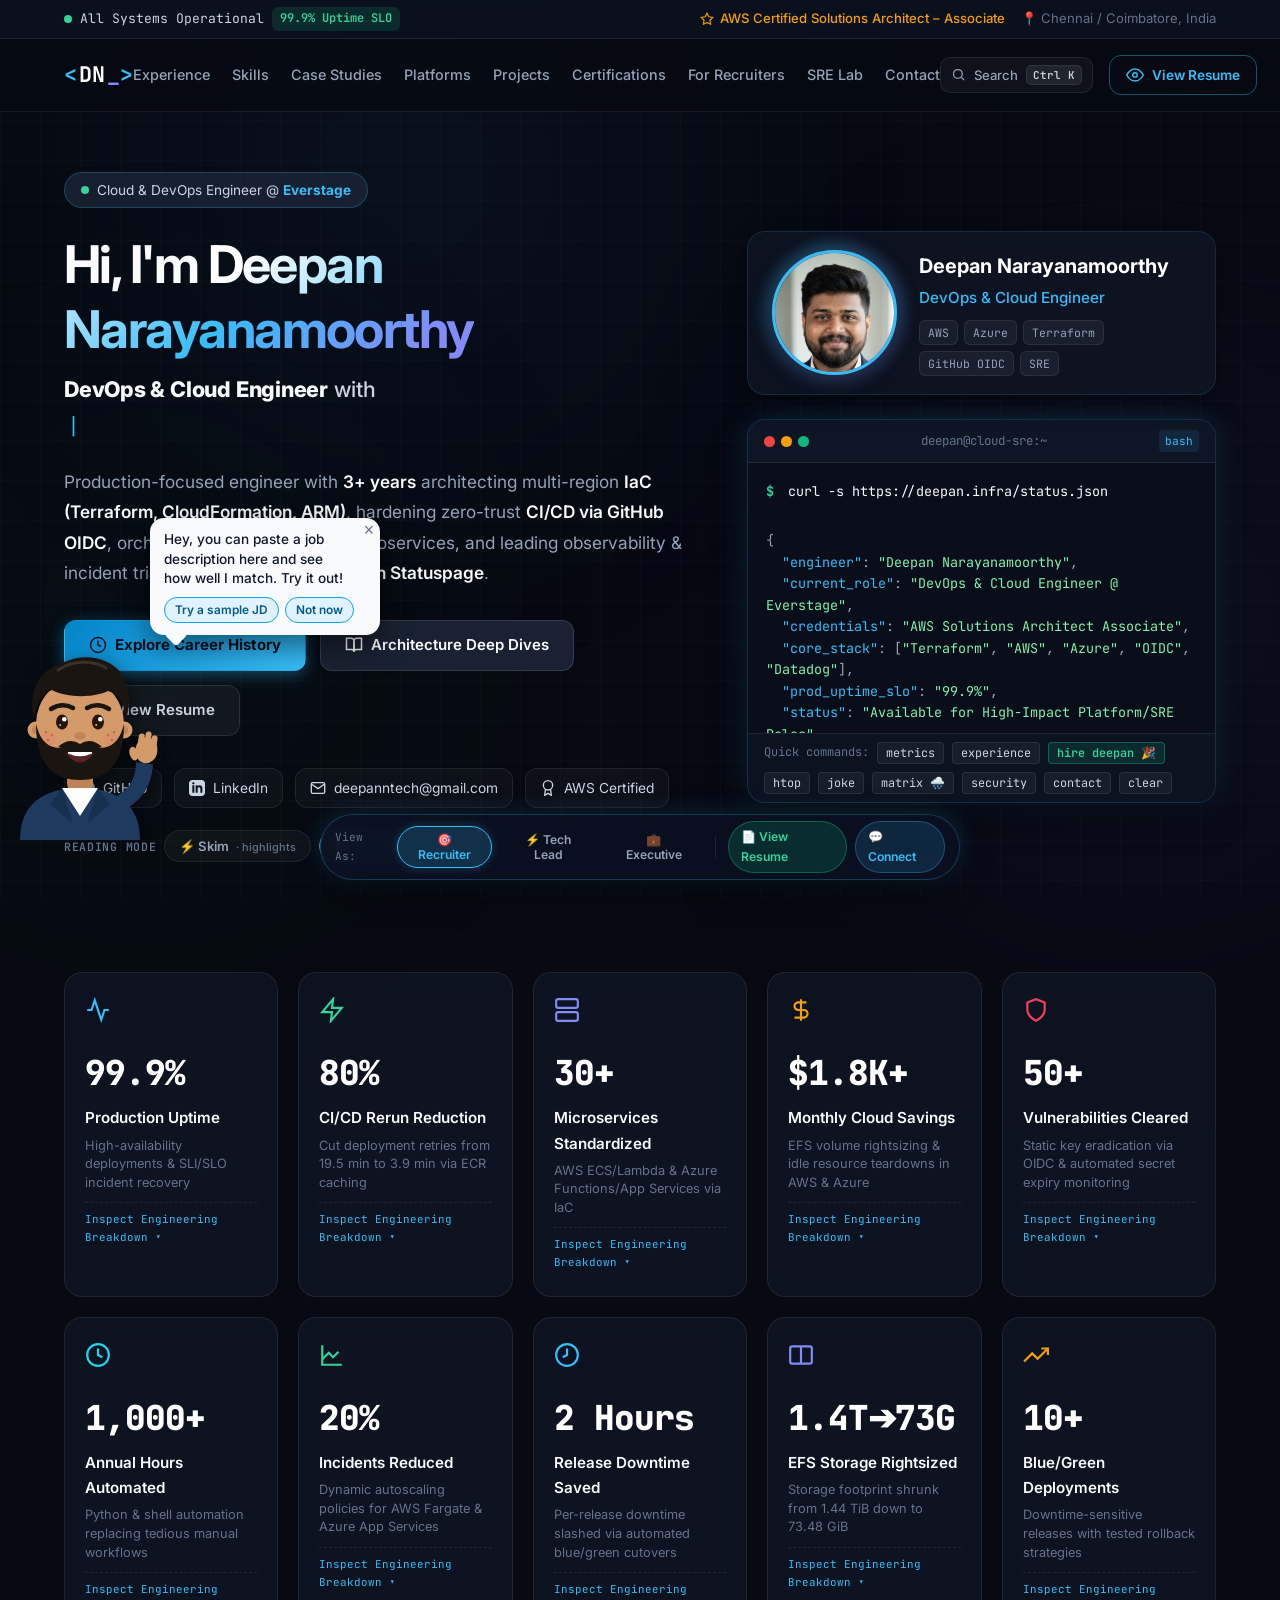
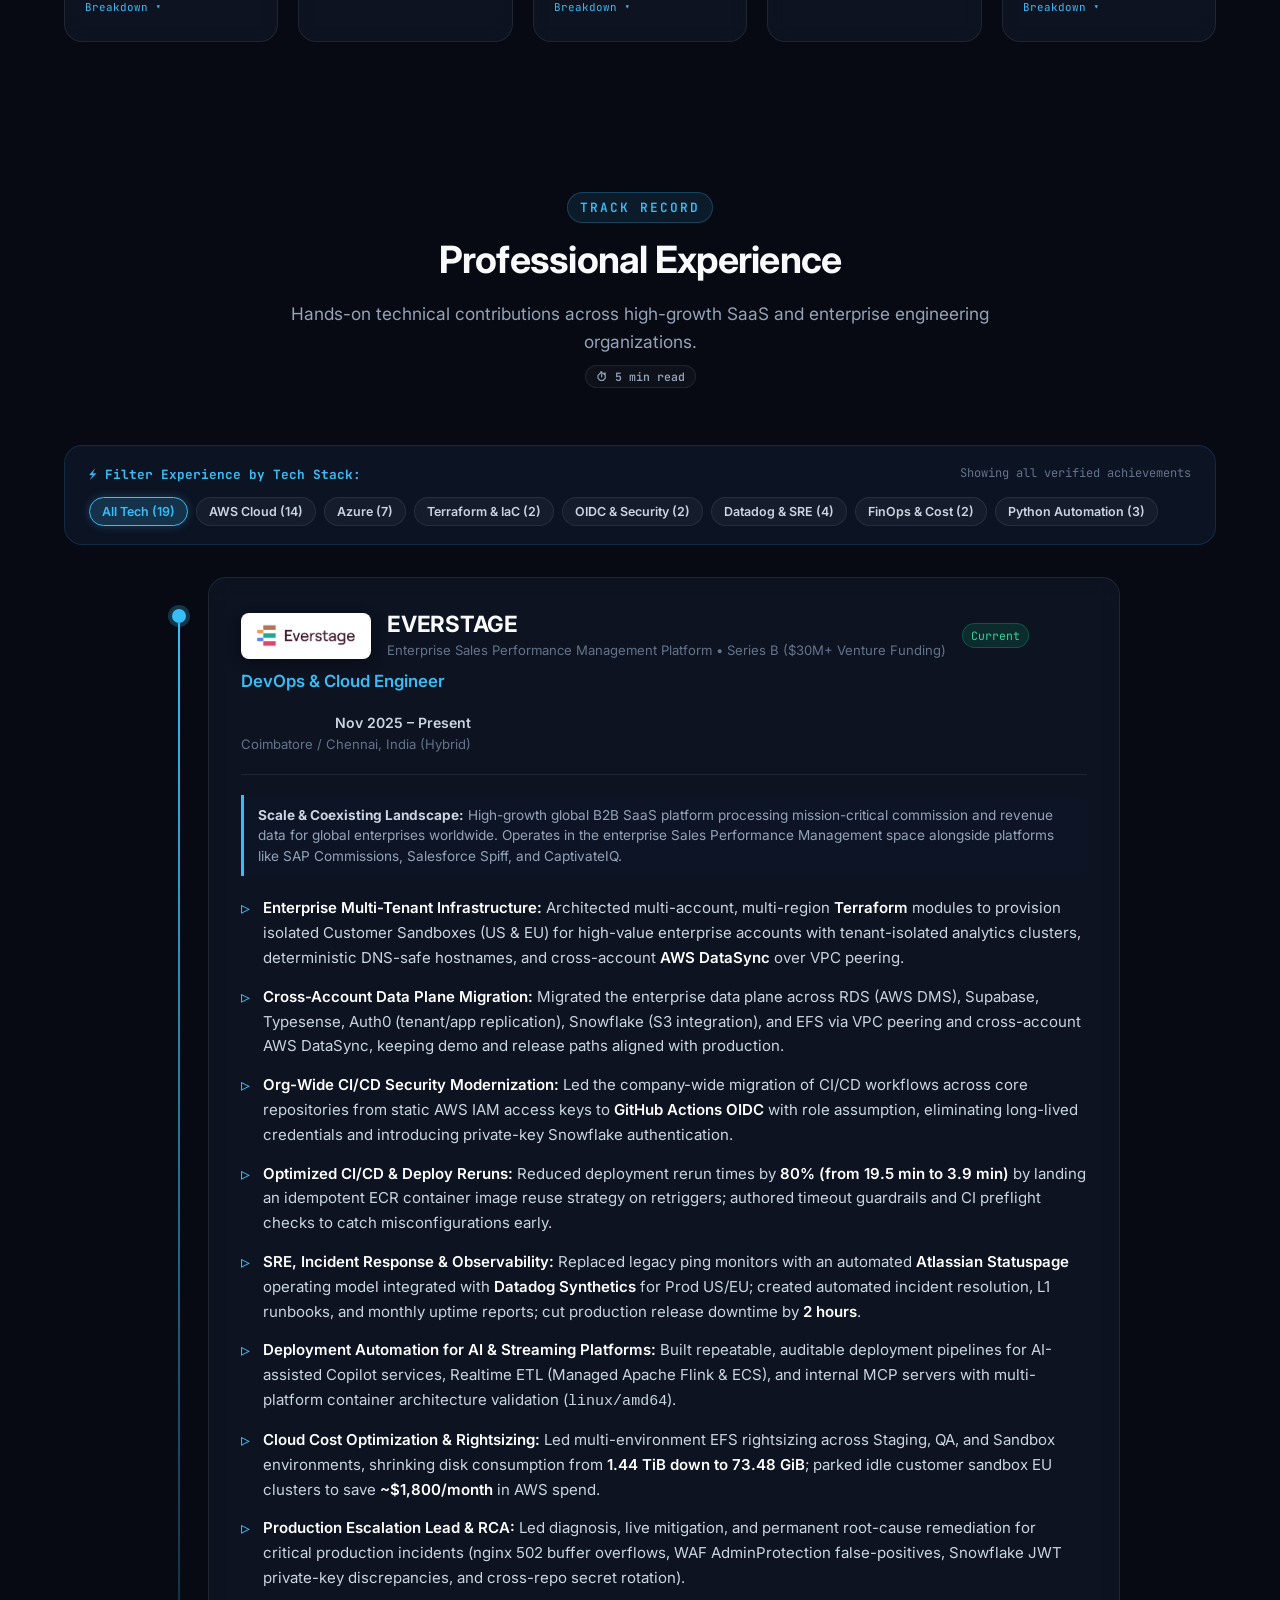
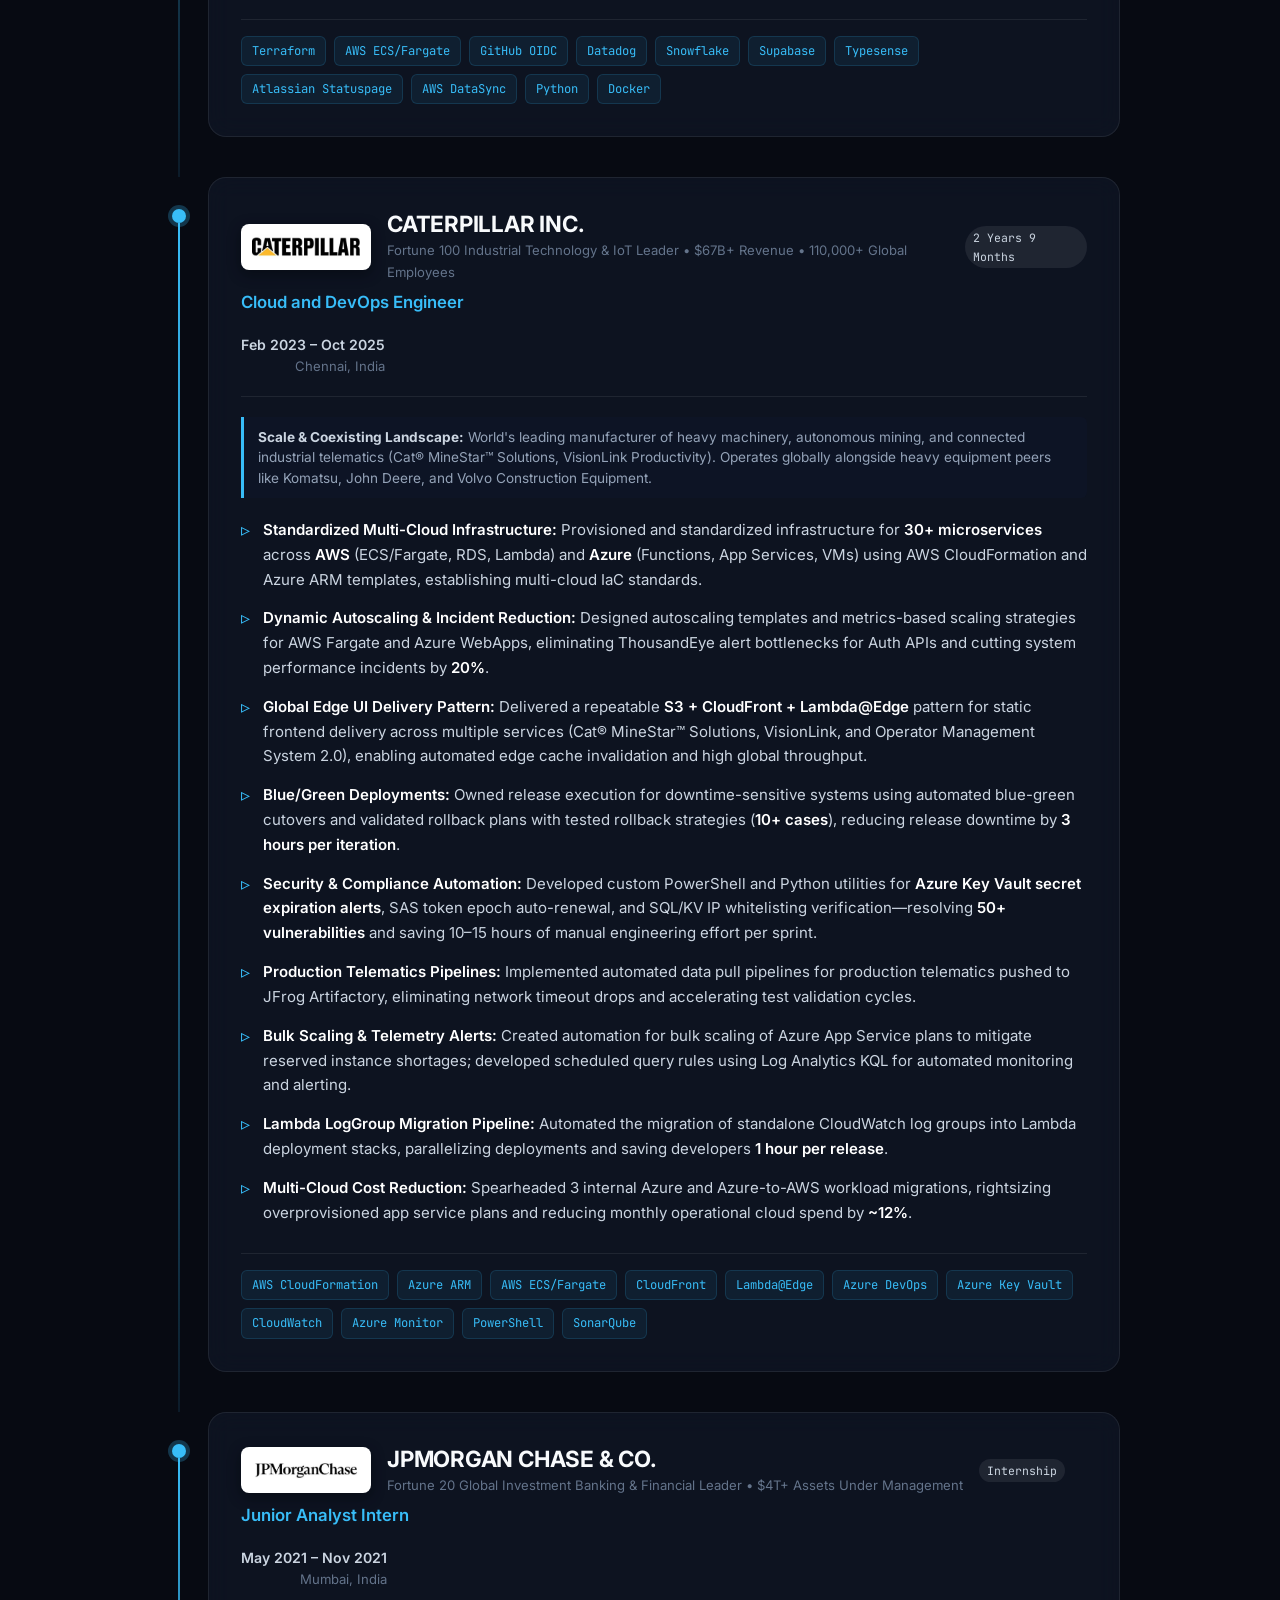
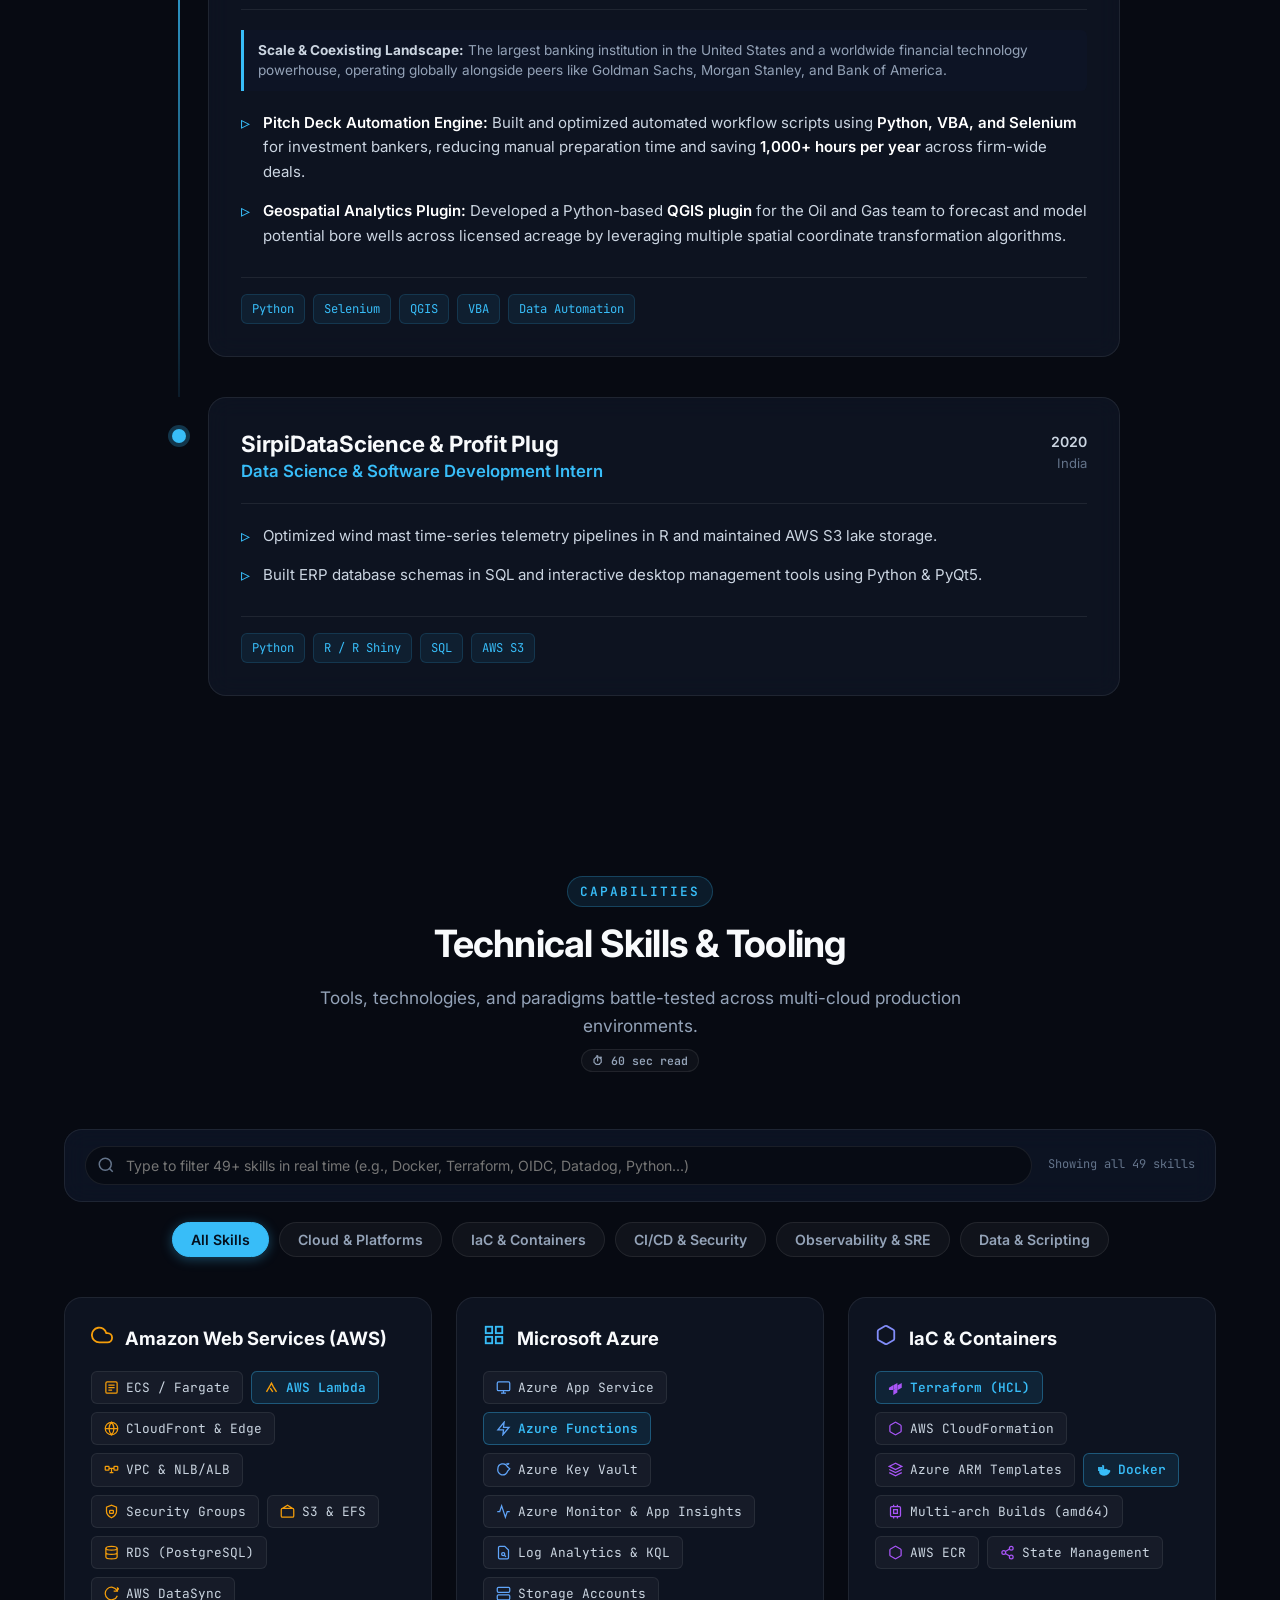
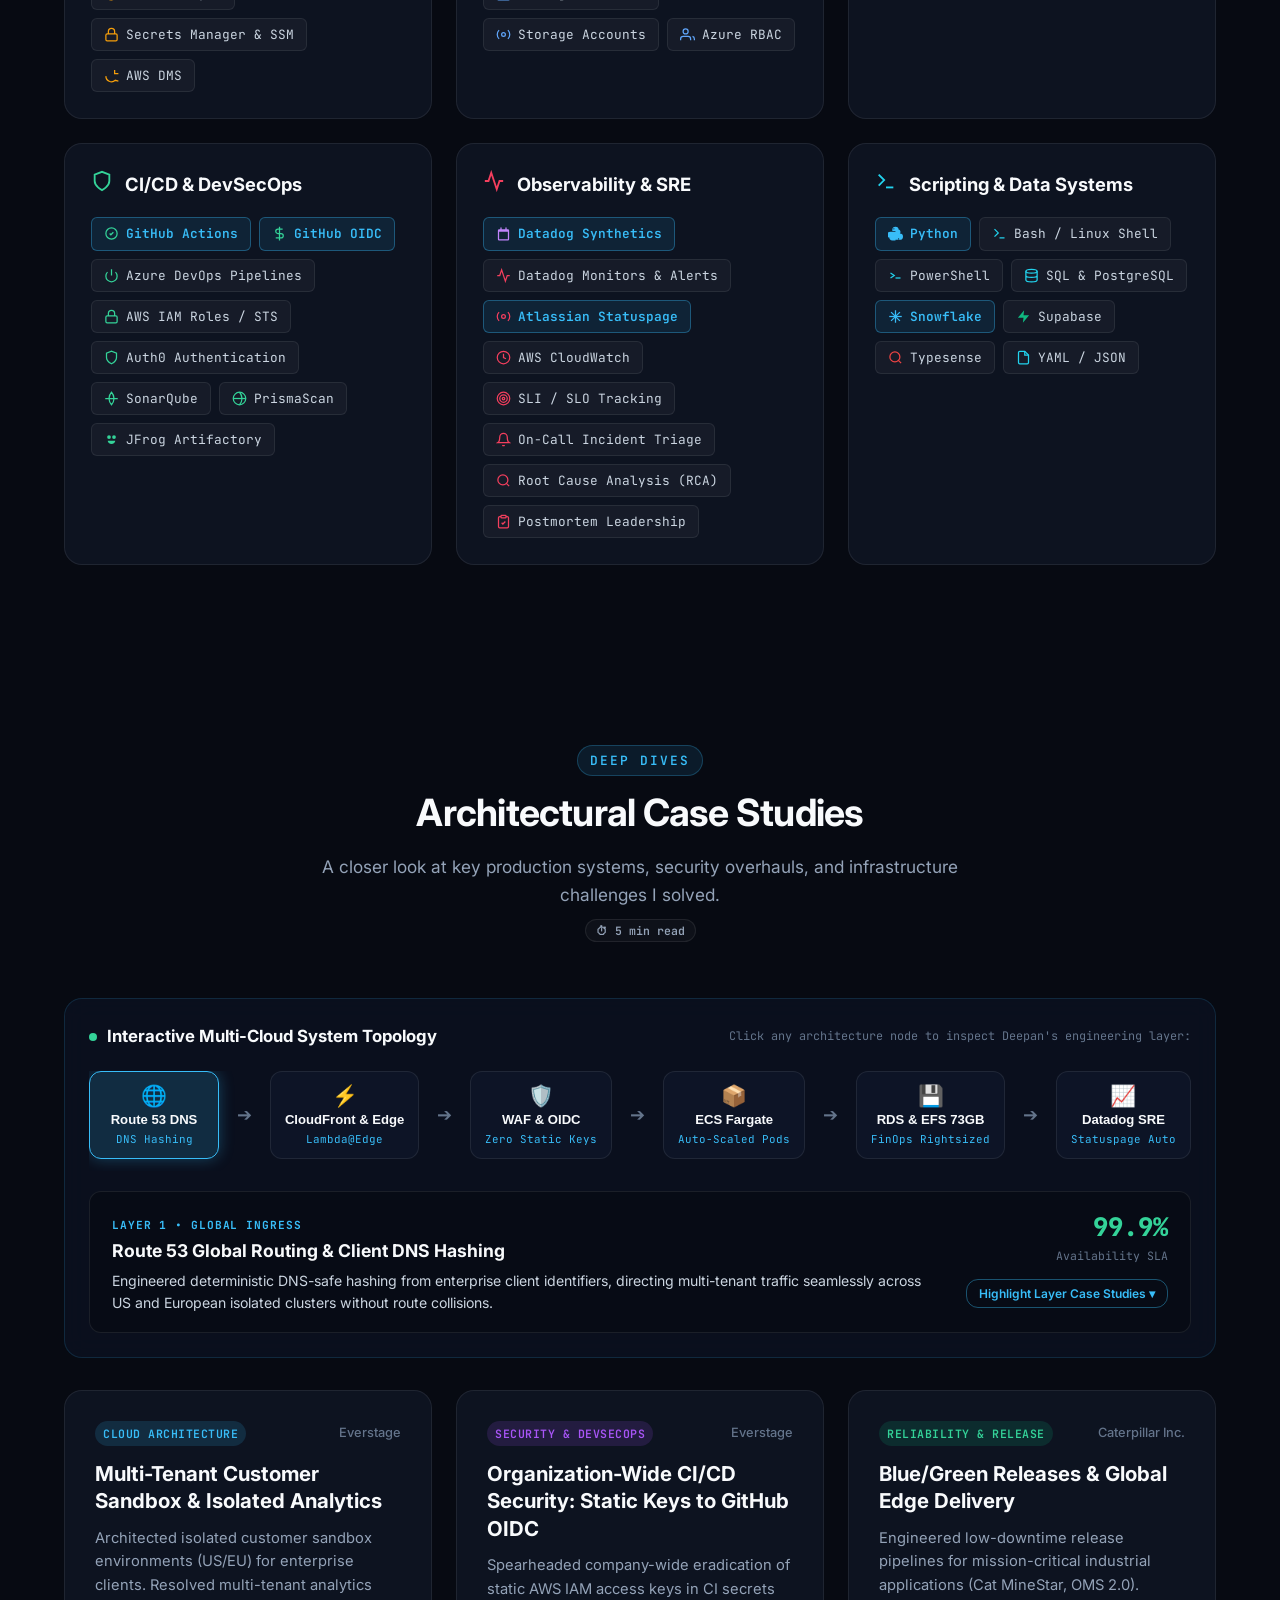
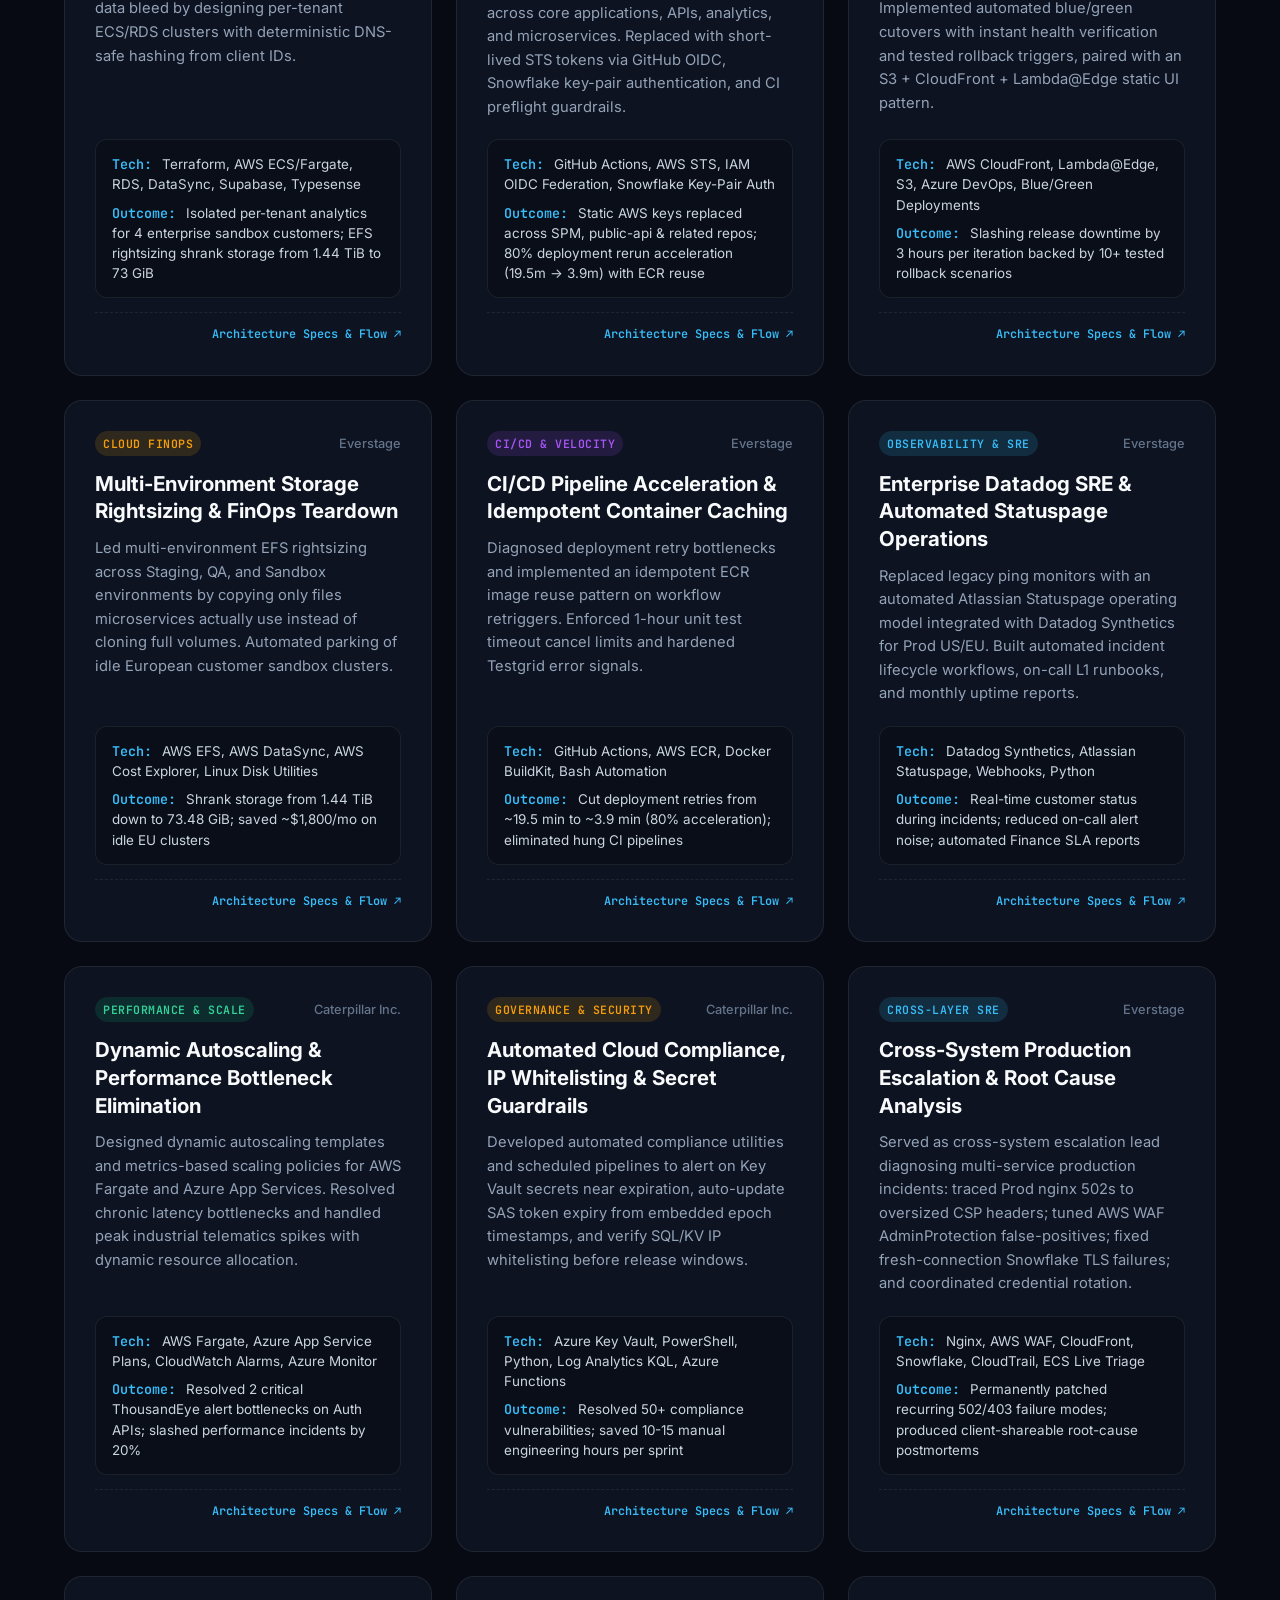
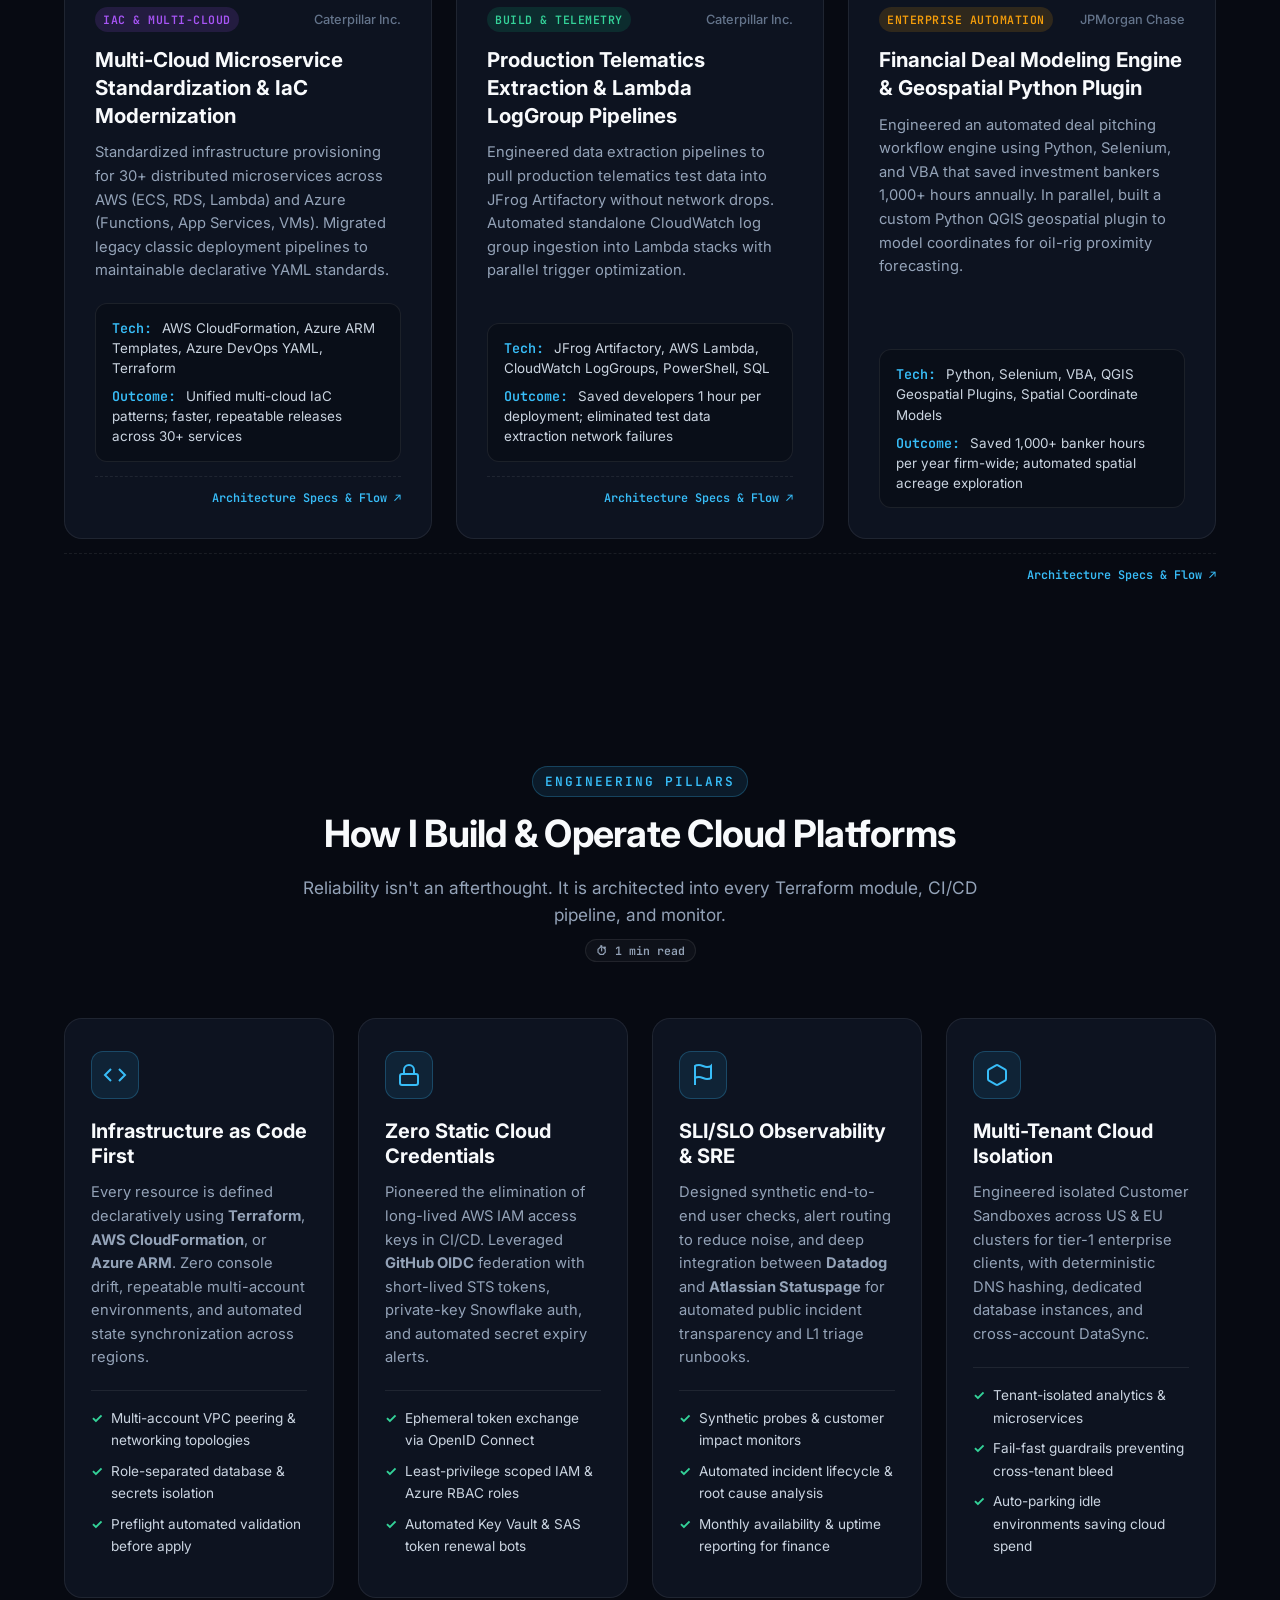
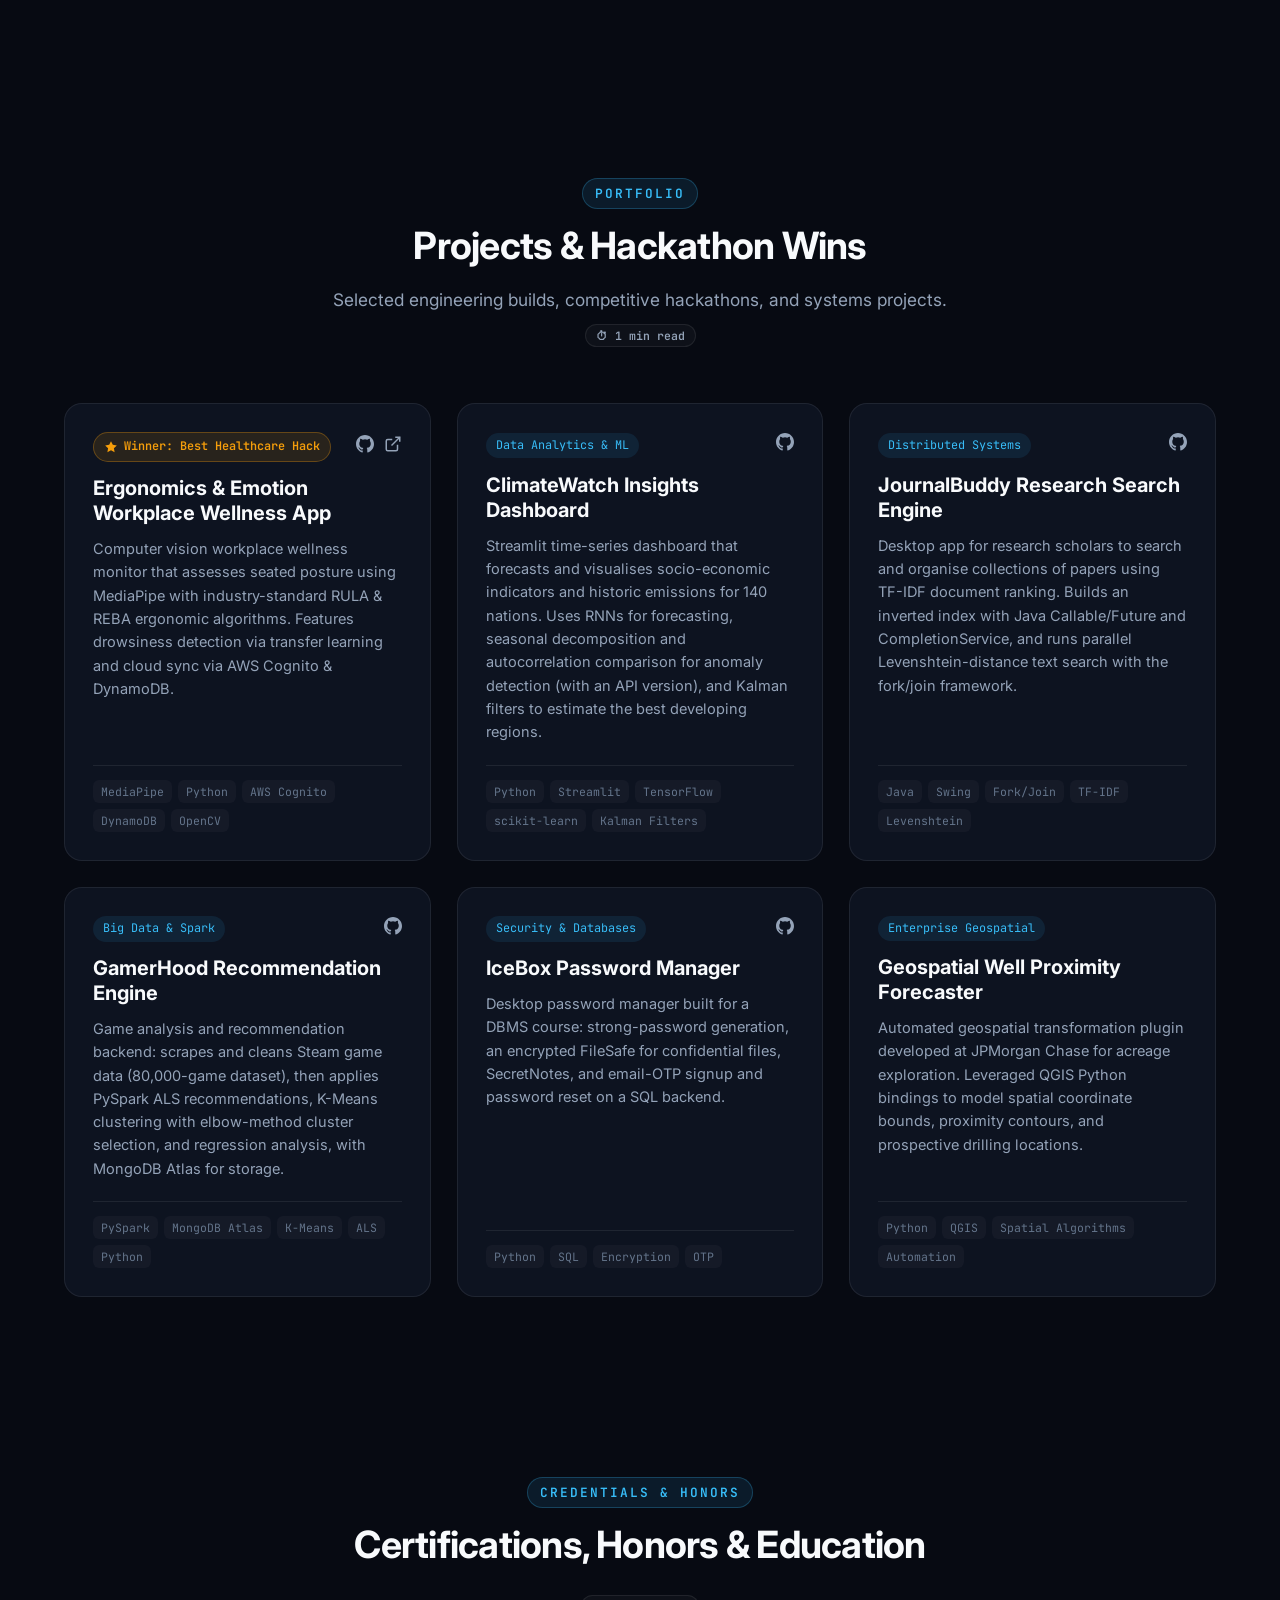
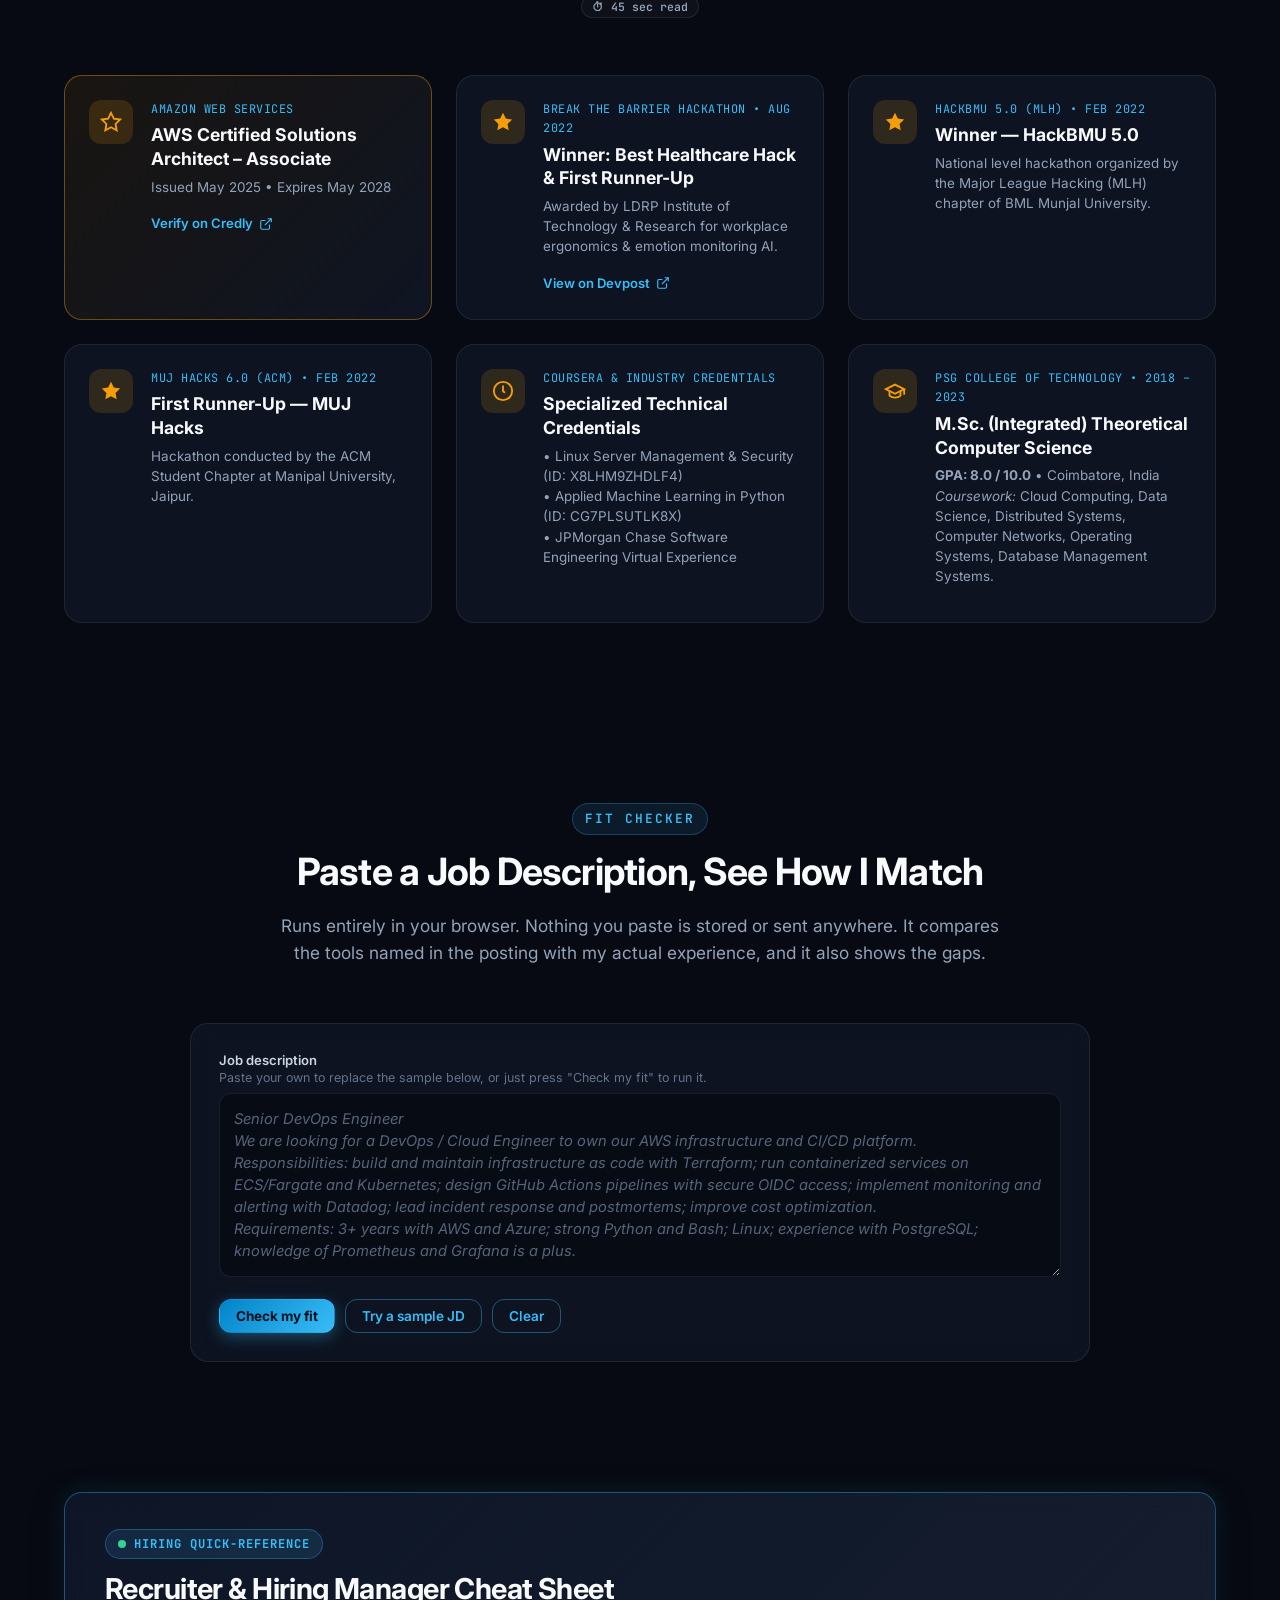
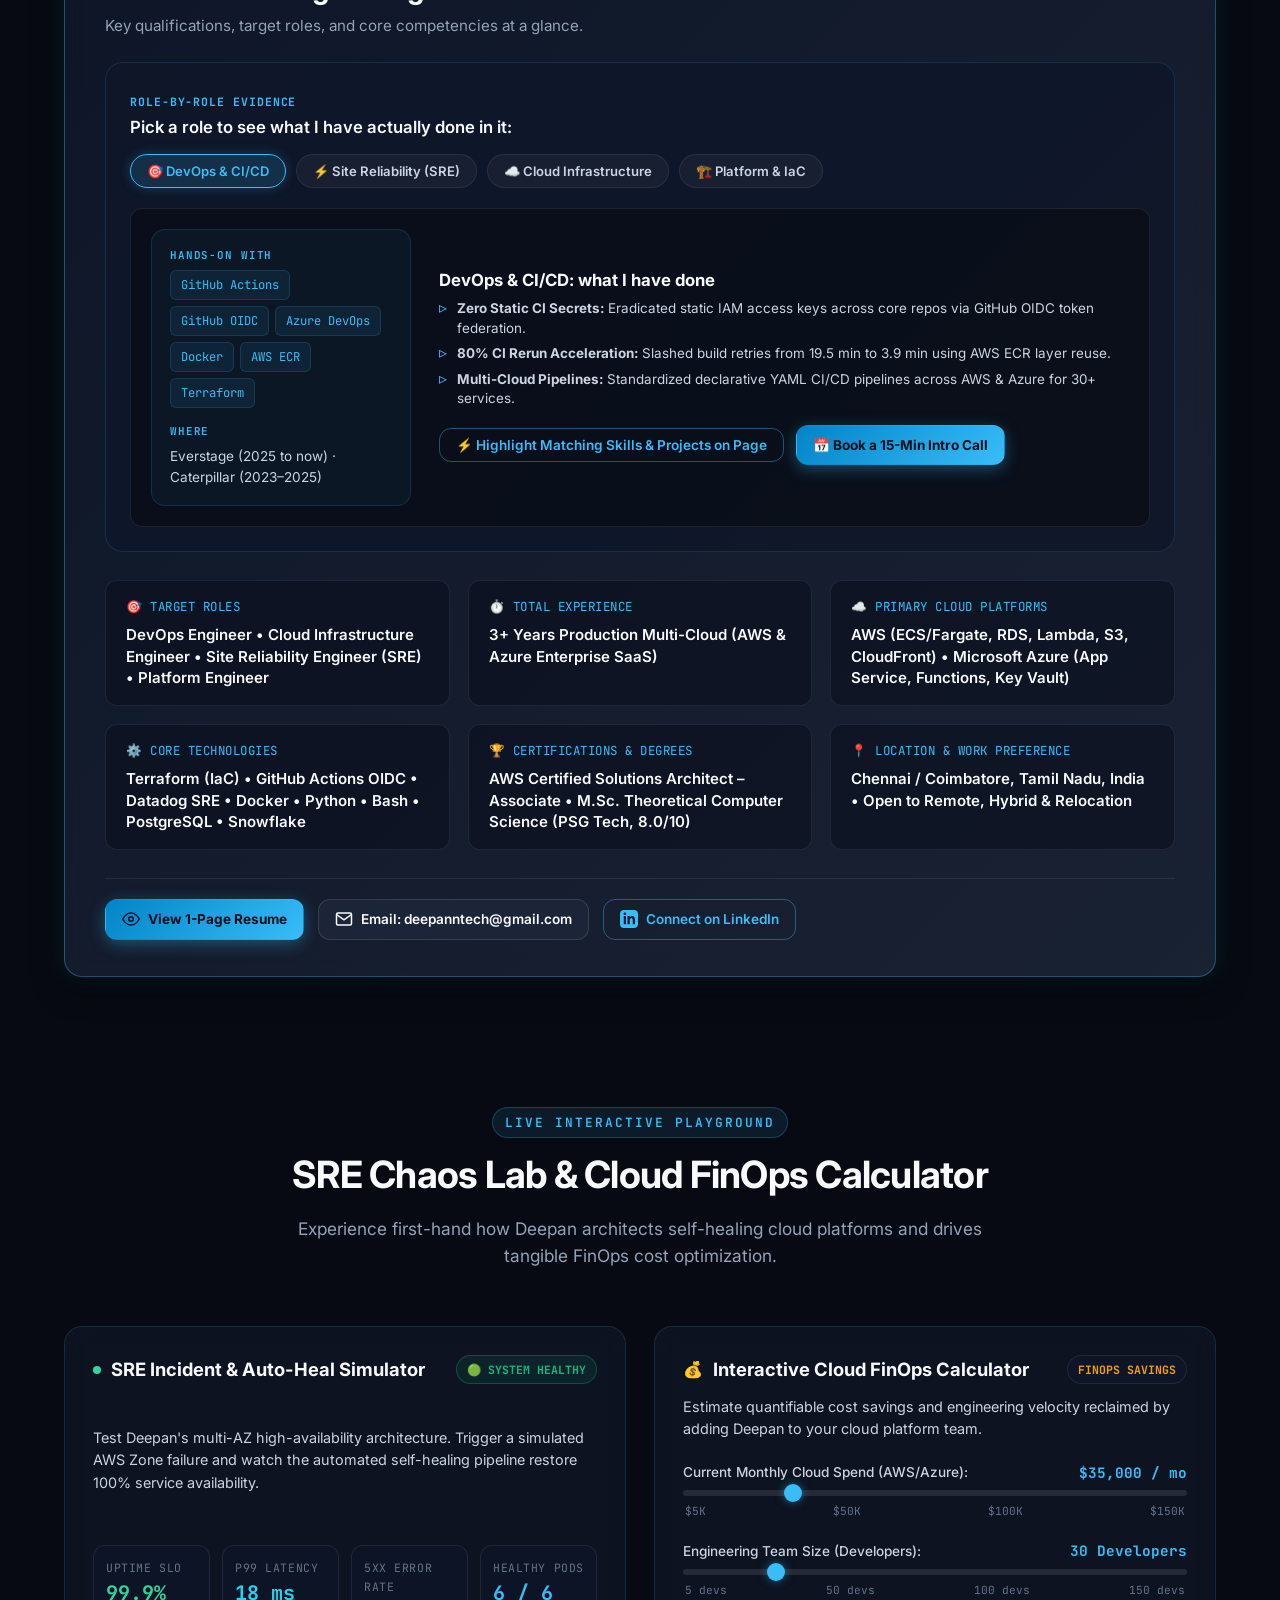
==== index.html @ e281f1d8 "Replace direct PDF download buttons with View Resume links (new tab) Every resume CTA across the sit" ====
<!DOCTYPE html>
<html lang="en">
<head>
  <meta charset="UTF-8">
  <meta name="viewport" content="width=device-width, initial-scale=1.0">
  <meta http-equiv="X-UA-Compatible" content="ie=edge">
  <script>
    // Redirect the GitHub Pages host to the canonical Cloudflare Pages site
    if (location.hostname === "deepannarayanamoorthy.github.io") {
      location.replace("https://deepann.pages.dev" + location.pathname + location.search + location.hash);
    }
  </script>
  
  <!-- Primary Meta Tags -->
  <title>Deepan Narayanamoorthy | DevOps, Cloud & SRE Engineer | AWS, Azure, Terraform, OIDC</title>
  <meta name="title" content="Deepan Narayanamoorthy | DevOps, Cloud & SRE Engineer | AWS, Azure, Terraform, OIDC">
  <meta name="description" content="DevOps, Cloud Infrastructure & Site Reliability Engineer with 3+ years experience in multi-cloud architecture (AWS, Azure), Terraform IaC, zero-trust GitHub Actions OIDC, Datadog observability, and Docker. AWS Certified Solutions Architect.">
  <meta name="author" content="Deepan Narayanamoorthy">
  <meta name="keywords" content="Deepan Narayanamoorthy, DevOps Engineer, Cloud Engineer, Site Reliability Engineer, SRE, Platform Engineer, DevSecOps, AWS Solutions Architect, Terraform, Microsoft Azure, GitHub Actions OIDC, Datadog SRE, CloudFormation, Docker, Kubernetes, Python, Linux, Microservices, Multi-cloud Infrastructure, Chennai DevOps, Hire DevOps Engineer, Cloud Engineer Portfolio, Everstage, Caterpillar">
  <meta name="robots" content="index, follow, max-image-preview:large, max-snippet:-1, max-video-preview:-1">
  <meta name="googlebot" content="index, follow, max-snippet:-1, max-image-preview:large, max-video-preview:-1">
  <meta name="bingbot" content="index, follow, max-snippet:-1, max-image-preview:large, max-video-preview:-1">
  <link rel="canonical" href="https://deepannarayanamoorthy.github.io/">
  <meta name="theme-color" content="#070a12">
  <link rel="me" href="https://www.linkedin.com/in/deepann/">
  <link rel="me" href="https://github.com/DeepanNarayanaMoorthy">
  <link rel="alternate" type="application/pdf" href="https://deepannarayanamoorthy.github.io/Deepan_Cloud_DevOps_SRE_Resume.pdf" title="Resume (PDF)">
  <link rel="alternate" type="text/html" href="https://deepannarayanamoorthy.github.io/resume/" title="Resume (HTML)">
  
  <!-- Open Graph / Facebook / LinkedIn / Slack -->
  <meta property="og:type" content="profile">
  <meta property="og:site_name" content="Deepan Narayanamoorthy Portfolio">
  <meta property="og:url" content="https://deepannarayanamoorthy.github.io/">
  <meta property="og:title" content="Deepan Narayanamoorthy | DevOps, Cloud & SRE Engineer">
  <meta property="og:description" content="Production-focused DevOps & Cloud Engineer with 3+ years experience owning IaC (Terraform), zero-trust CI/CD (GitHub Actions OIDC), multi-tenant cloud platforms, and Datadog SRE observability. AWS Certified Solutions Architect.">
  <meta property="og:image" content="https://deepannarayanamoorthy.github.io/og-image.png">
  <meta property="og:image:secure_url" content="https://deepannarayanamoorthy.github.io/og-image.png">
  <meta property="og:image:type" content="image/png">
  <meta property="og:image:width" content="1200">
  <meta property="og:image:height" content="630">
  <meta property="og:image:alt" content="Deepan Narayanamoorthy - DevOps, Cloud & SRE Engineer">
  <meta property="og:locale" content="en_US">
  <meta property="profile:first_name" content="Deepan">
  <meta property="profile:last_name" content="Narayanamoorthy">
  <meta property="profile:username" content="deepann">

  <!-- Twitter -->
  <meta name="twitter:card" content="summary_large_image">
  <meta name="twitter:url" content="https://deepannarayanamoorthy.github.io/">
  <meta name="twitter:title" content="Deepan Narayanamoorthy | DevOps, Cloud & SRE Engineer">
  <meta name="twitter:description" content="DevOps & Cloud Engineer. AWS Certified Solutions Architect. Expert in Terraform, AWS/Azure, GitHub OIDC, Datadog SRE, and multi-tenant platforms.">
  <meta name="twitter:image" content="https://deepannarayanamoorthy.github.io/og-image.png">
  <meta name="twitter:image:alt" content="Deepan Narayanamoorthy portrait">

  <!-- Favicon -->
  <link rel="icon" type="image/svg+xml" href="data:image/svg+xml,<svg xmlns='http://www.w3.org/2000/svg' viewBox='0 0 100 100'><rect width='100' height='100' rx='20' fill='%230f172a'/><text x='50%' y='58%' dominant-baseline='middle' text-anchor='middle' font-family='monospace' font-weight='bold' font-size='44' fill='%2338bdf8'>DN_</text></svg>">

  <!-- Google Fonts: Inter & JetBrains Mono -->
  <link rel="preconnect" href="https://fonts.googleapis.com">
  <link rel="preconnect" href="https://fonts.gstatic.com" crossorigin>
  <link href="https://fonts.googleapis.com/css2?family=Inter:wght@300;400;500;600;700;800&family=JetBrains+Mono:wght@400;500;600;700&display=swap" rel="stylesheet">
  
  <!-- Stylesheet -->
  <link rel="stylesheet" href="styles.css?v=4.19">

  <!-- Aggressive Structured Data JSON-LD (Schema.org Graph: ProfilePage + Person + Occupation) -->
  <script type="application/ld+json">
  {
    "@context": "https://schema.org",
    "@graph": [
      {
        "@type": "ProfilePage",
        "@id": "https://deepannarayanamoorthy.github.io/#profilepage",
        "url": "https://deepannarayanamoorthy.github.io/",
        "name": "Deepan Narayanamoorthy | DevOps, Cloud & SRE Engineer Portfolio",
        "isPartOf": {
          "@type": "WebSite",
          "@id": "https://deepannarayanamoorthy.github.io/#website",
          "url": "https://deepannarayanamoorthy.github.io/",
          "name": "Deepan Narayanamoorthy Portfolio",
          "description": "Personal engineering portfolio of Deepan Narayanamoorthy — DevOps, Cloud & SRE Engineer."
        },
        "about": {
          "@id": "https://deepannarayanamoorthy.github.io/#person"
        },
        "mainEntity": {
          "@id": "https://deepannarayanamoorthy.github.io/#person"
        }
      },
      {
        "@type": "Person",
        "@id": "https://deepannarayanamoorthy.github.io/#person",
        "name": "Deepan Narayanamoorthy",
        "alternateName": ["Deepan N", "Deepan"],
        "jobTitle": "DevOps & Cloud Engineer",
        "description": "Production-focused DevOps, Cloud & Site Reliability Engineer with 3+ years experience architecting multi-region Terraform IaC, zero-trust GitHub Actions OIDC CI/CD, and Datadog observability across AWS and Azure.",
        "url": "https://deepannarayanamoorthy.github.io/",
        "image": {
          "@type": "ImageObject",
          "url": "https://deepannarayanamoorthy.github.io/deepan_headshot.png",
          "width": 784,
          "height": 979,
          "caption": "Deepan Narayanamoorthy, DevOps & Cloud Engineer"
        },
        "email": "deepanntech@gmail.com",
        "telephone": "+919514668683",
        "address": {
          "@type": "PostalAddress",
          "addressLocality": "Chennai",
          "addressRegion": "Tamil Nadu",
          "addressCountry": "India"
        },
        "alumniOf": {
          "@type": "CollegeOrUniversity",
          "name": "PSG College of Technology",
          "sameAs": "https://www.psgtech.edu/"
        },
        "worksFor": {
          "@type": "Organization",
          "name": "Everstage",
          "sameAs": "https://www.everstage.com"
        },
        "hasOccupation": {
          "@type": "Occupation",
          "name": "DevOps & Cloud Engineer",
          "occupationLocation": { "@type": "Country", "name": "India" },
          "skills": "AWS, Azure, Terraform, GitHub Actions OIDC, Datadog, Docker, Python"
        },
        "hasCredential": [
          {
            "@type": "EducationalOccupationalCredential",
            "name": "AWS Certified Solutions Architect – Associate",
            "credentialCategory": "Professional Certification",
            "recognizedBy": {
              "@type": "Organization",
              "name": "Amazon Web Services (AWS)"
            },
            "url": "https://www.credly.com/badges/3be2db96-3394-4eb4-ac1f-1734905cf01d/public_url"
          }
        ],
        "sameAs": [
          "https://www.linkedin.com/in/deepann/",
          "https://github.com/DeepanNarayanaMoorthy",
          "https://www.credly.com/badges/3be2db96-3394-4eb4-ac1f-1734905cf01d/public_url"
        ],
        "knowsAbout": [
          "Amazon Web Services (AWS)",
          "Microsoft Azure",
          "Terraform (IaC)",
          "GitHub Actions",
          "GitHub OIDC",
          "Site Reliability Engineering (SRE)",
          "Datadog Observability",
          "Docker Containerization",
          "AWS ECS / Fargate",
          "AWS Lambda",
          "CloudFront & Edge Computing",
          "Atlassian Statuspage",
          "Python",
          "Bash Shell Scripting",
          "PowerShell",
          "PostgreSQL",
          "Snowflake",
          "Multi-tenant SaaS Architecture",
          "DevSecOps & IAM Least Privilege"
        ]
      }
    ]
  }
  </script>
</head>
<body>
  <noscript>
    <div style="padding:16px;background:#0c1220;color:#e2e8f0;font-family:system-ui,sans-serif">
      <h1>Deepan Narayanamoorthy: DevOps, Cloud &amp; SRE Engineer</h1>
      <p>DevOps and Cloud Engineer at Everstage with 3+ years across AWS, Azure, Terraform, GitHub Actions OIDC and Datadog. AWS Certified Solutions Architect &ndash; Associate. Based in Chennai / Coimbatore, India.</p>
      <p><a style="color:#38bdf8" href="resume/" target="_blank" rel="noopener">View resume</a> &middot; <a style="color:#38bdf8" href="https://www.linkedin.com/in/deepann/">LinkedIn</a> &middot; <a style="color:#38bdf8" href="https://github.com/DeepanNarayanaMoorthy">GitHub</a> &middot; <a style="color:#38bdf8" href="mailto:deepanntech@gmail.com">Email</a></p>
      <p>This site uses JavaScript for its interactive features; the full content is also available in the HTML resume above.</p>
    </div>
  </noscript>

  <!-- Top Reading Scroll Progress Bar -->
  <div class="scroll-progress-bar" id="scrollProgressBar" aria-hidden="true"></div>

  <!-- Interactive Cyber Mouse Cursor Spotlight Follower -->
  <div class="cursor-spotlight" id="cursorSpotlight" aria-hidden="true"></div>

  <!-- Background Decorative Canvas Grid -->
  <div class="bg-glow-orb orb-1" aria-hidden="true"></div>
  <div class="bg-glow-orb orb-2" aria-hidden="true"></div>
  <div class="bg-glow-orb orb-3" aria-hidden="true"></div>
  <div class="bg-grid-overlay" aria-hidden="true"></div>

  <!-- Announcement / Status Banner -->
  <header class="top-status-bar">
    <div class="container status-bar-content">
      <div class="status-indicator">
        <span class="status-dot pulse"></span>
        <span class="status-label">All Systems Operational</span>
        <span class="status-slo">99.9% Uptime SLO</span>
      </div>
      <div class="status-quick-links">
        <a href="https://www.credly.com/badges/3be2db96-3394-4eb4-ac1f-1734905cf01d/public_url" target="_blank" rel="noopener" class="cert-pill">
          <svg class="icon" viewBox="0 0 24 24" fill="none" stroke="currentColor" stroke-width="2"><path d="M12 2l3.09 6.26L22 9.27l-5 4.87 1.18 6.88L12 17.77l-6.18 3.25L7 14.14 2 9.27l6.91-1.01L12 2z"/></svg>
          AWS Certified Solutions Architect – Associate
        </a>
        <span class="location-badge">📍 Chennai / Coimbatore, India</span>
      </div>
    </div>
  </header>

  <!-- Sticky Navbar -->
  <nav class="navbar" id="navbar">
    <div class="container nav-content">
      <a href="#hero" class="nav-logo" aria-label="Deepan Narayanamoorthy Homepage">
        <span class="logo-bracket">&lt;</span><span class="logo-text">DN</span><span class="logo-cursor">_</span><span class="logo-bracket">&gt;</span>
      </a>

      <div class="nav-menu" id="navMenu">
        <a href="#experience" class="nav-link">Experience</a>
        <a href="#skills" class="nav-link">Skills</a>
        <a href="#case-studies" class="nav-link">Case Studies</a>
        <a href="#about" class="nav-link">Platforms</a>
        <a href="#projects" class="nav-link">Projects</a>
        <a href="#certifications" class="nav-link">Certifications</a>
        <a href="#recruiter-summary" class="nav-link">For Recruiters</a>
        <a href="#sre-lab" class="nav-link">SRE Lab</a>
        <a href="#contact" class="nav-link">Contact</a>
      </div>

      <div class="nav-actions">
        <button class="palette-trigger" id="paletteTrigger" type="button" aria-label="Open command palette (Ctrl or Cmd + K)" title="Quick navigation (Ctrl/Cmd + K)">
          <svg viewBox="0 0 24 24" width="15" height="15" fill="none" stroke="currentColor" stroke-width="2" aria-hidden="true"><circle cx="11" cy="11" r="7"/><line x1="21" y1="21" x2="16.5" y2="16.5"/></svg>
          <span class="palette-label">Search</span><kbd>Ctrl K</kbd>
        </button>
        <a href="resume/" target="_blank" rel="noopener" class="btn btn-outline btn-sm" id="navResumeBtn">
          <svg class="btn-icon" viewBox="0 0 24 24" fill="none" stroke="currentColor" stroke-width="2"><path d="M1 12s4-8 11-8 11 8 11 8-4 8-11 8-11-8-11-8z"/><circle cx="12" cy="12" r="3"/></svg>
          <span>View Resume</span>
        </a>
        <button class="mobile-toggle" id="mobileToggle" aria-label="Toggle navigation menu" aria-expanded="false">
          <span class="hamburger-bar"></span>
          <span class="hamburger-bar"></span>
          <span class="hamburger-bar"></span>
        </button>
      </div>
    </div>
  </nav>

  <main>
    <!-- HERO SECTION -->
    <section id="hero" class="hero-section">
      <div class="container hero-container">
        <div class="hero-text-col">
          <div class="availability-badge">
            <span class="badge-dot"></span>
            <span>Cloud & DevOps Engineer @ <strong>Everstage</strong></span>
          </div>

          <h1 class="hero-title">
            Hi, I'm <span class="gradient-text">Deepan Narayanamoorthy</span>
          </h1>

          <p class="hero-subtitle">
            <span class="hero-subtitle-prefix"><strong class="role-lead text-primary">DevOps &amp; Cloud Engineer</strong> with</span>
            <span class="typewriter-wrap"><span id="typewriterText" class="highlight typewriter-text">Multi-Region Terraform &amp; IaC</span><span class="typewriter-cursor">|</span></span>
          </p>

          <p class="hero-description">
            Production-focused engineer with <strong>3+ years</strong> architecting multi-region <strong>IaC (Terraform, CloudFormation, ARM)</strong>, hardening zero-trust <strong>CI/CD via GitHub OIDC</strong>, orchestrating <strong>AWS & Azure</strong> microservices, and leading observability & incident triage with <strong>Datadog & Atlassian Statuspage</strong>.
          </p>

          <!-- Quick CTA Buttons -->
          <div class="hero-cta-group">
            <a href="#experience" class="btn btn-primary">
              <svg class="btn-icon" viewBox="0 0 24 24" fill="none" stroke="currentColor" stroke-width="2"><circle cx="12" cy="12" r="10"/><polyline points="12 6 12 12 16 14"/></svg>
              <span>Explore Career History</span>
            </a>
            <a href="#case-studies" class="btn btn-secondary">
              <svg class="btn-icon" viewBox="0 0 24 24" fill="none" stroke="currentColor" stroke-width="2"><path d="M2 3h6a4 4 0 0 1 4 4v14a3 3 0 0 0-3-3H2z"/><path d="M22 3h-6a4 4 0 0 0-4 4v14a3 3 0 0 1 3-3h7z"/></svg>
              <span>Architecture Deep Dives</span>
            </a>
            <a href="resume/" target="_blank" rel="noopener" class="btn btn-glass">
              <svg class="btn-icon" viewBox="0 0 24 24" fill="none" stroke="currentColor" stroke-width="2"><path d="M14 2H6a2 2 0 0 0-2 2v16a2 2 0 0 0 2 2h12a2 2 0 0 0 2-2V8z"/><polyline points="14 2 14 8 20 8"/><line x1="16" y1="13" x2="8" y2="13"/><line x1="16" y1="17" x2="8" y2="17"/><polyline points="10 9 9 9 8 9"/></svg>
              <span>View Resume</span>
            </a>
          </div>

          <!-- Social / Quick Connect Links -->
          <div class="hero-social-links">
            <a href="https://github.com/DeepanNarayanaMoorthy" target="_blank" rel="noopener" class="social-icon-btn" aria-label="GitHub Profile">
              <svg viewBox="0 0 24 24" fill="currentColor"><path d="M12 0c-6.626 0-12 5.373-12 12 0 5.302 3.438 9.8 8.207 11.387.599.111.793-.261.793-.577v-2.234c-3.338.726-4.033-1.416-4.033-1.416-.546-1.387-1.333-1.756-1.333-1.756-1.089-.745.083-.729.083-.729 1.205.084 1.839 1.237 1.839 1.237 1.07 1.834 2.807 1.304 3.492.997.107-.775.418-1.305.762-1.604-2.665-.305-5.467-1.334-5.467-5.931 0-1.311.469-2.381 1.236-3.221-.124-.303-.535-1.524.117-3.176 0 0 1.008-.322 3.301 1.23.957-.266 1.983-.399 3.003-.404 1.02.005 2.047.138 3.006.404 2.291-1.552 3.297-1.23 3.297-1.23.653 1.653.242 2.874.118 3.176.77.84 1.235 1.911 1.235 3.221 0 4.609-2.807 5.624-5.479 5.921.43.372.823 1.102.823 2.222v3.293c0 .319.192.694.801.576 4.765-1.589 8.199-6.086 8.199-11.386 0-6.627-5.373-12-12-12z"/></svg>
              <span>GitHub</span>
            </a>
            <a href="https://www.linkedin.com/in/deepann/" target="_blank" rel="noopener" class="social-icon-btn" aria-label="LinkedIn Profile">
              <svg viewBox="0 0 24 24" fill="currentColor"><path d="M19 0h-14c-2.761 0-5 2.239-5 5v14c0 2.761 2.239 5 5 5h14c2.762 0 5-2.239 5-5v-14c0-2.761-2.238-5-5-5zm-11 19h-3v-11h3v11zm-1.5-12.268c-.966 0-1.75-.79-1.75-1.764s.784-1.764 1.75-1.764 1.75.79 1.75 1.764-.783 1.764-1.75 1.764zm13.5 12.268h-3v-5.604c0-3.368-4-3.113-4 0v5.604h-3v-11h3v1.765c1.396-2.586 7-2.777 7 2.476v6.759z"/></svg>
              <span>LinkedIn</span>
            </a>
            <a href="mailto:deepanntech@gmail.com" class="social-icon-btn" aria-label="Direct Email">
              <svg viewBox="0 0 24 24" fill="none" stroke="currentColor" stroke-width="2"><path d="M4 4h16c1.1 0 2 .9 2 2v12c0 1.1-.9 2-2 2H4c-1.1 0-2-.9-2-2V6c0-1.1.9-2 2-2z"/><polyline points="22,6 12,13 2,6"/></svg>
              <span>deepanntech@gmail.com</span>
            </a>
            <a href="https://www.credly.com/badges/3be2db96-3394-4eb4-ac1f-1734905cf01d/public_url" target="_blank" rel="noopener" class="social-icon-btn" aria-label="Credly Certification">
              <svg viewBox="0 0 24 24" fill="none" stroke="currentColor" stroke-width="2"><circle cx="12" cy="8" r="7"/><polyline points="8.21 13.89 7 23 12 20 17 23 15.79 13.88"/></svg>
              <span>AWS Certified</span>
            </a>
          </div>

          <!-- Reading mode -->
          <div class="reading-mode" role="group" aria-label="Reading mode">
            <span class="reading-mode-label">Reading mode</span>
            <button type="button" class="mode-btn" id="modeQuick" aria-pressed="false">⚡ Skim <small data-read="quick"></small></button>
            <button type="button" class="mode-btn active" id="modeDeep" aria-pressed="true">📖 Deep dive <small data-read="deep"></small></button>
          </div>
        </div>

        <!-- Hero Visual: Headshot + Interactive Terminal -->
        <div class="hero-visual-col">
          <div class="profile-card-wrapper">
            <div class="profile-card">
              <div class="profile-avatar-container">
                <img src="deepan_headshot.png" alt="Deepan Narayanamoorthy portrait" class="profile-avatar" width="125" height="125" loading="eager">
                <div class="avatar-glow-ring"></div>
              </div>
              <div class="profile-card-meta">
                <div class="meta-title">Deepan Narayanamoorthy</div>
                <div class="meta-role">DevOps & Cloud Engineer</div>
                <div class="meta-tags">
                  <span class="mini-tag">AWS</span>
                  <span class="mini-tag">Azure</span>
                  <span class="mini-tag">Terraform</span>
                  <span class="mini-tag">GitHub OIDC</span>
                  <span class="mini-tag">SRE</span>
                </div>
              </div>
            </div>
          </div>

          <!-- Interactive SRE Devops Terminal -->
          <div class="terminal-card">
            <div class="terminal-header">
              <div class="terminal-dots">
                <span class="dot dot-red"></span>
                <span class="dot dot-yellow"></span>
                <span class="dot dot-green"></span>
              </div>
              <span class="terminal-title">deepan@cloud-sre:~</span>
              <span class="terminal-badge">bash</span>
            </div>
            <div class="terminal-body" id="terminalOutput">
              <div class="terminal-line"><span class="term-prompt">$</span> <span class="term-cmd">curl -s https://deepan.infra/status.json</span></div>
              <div class="terminal-output term-json">
{
  <span class="json-key">"engineer"</span>: <span class="json-str">"Deepan Narayanamoorthy"</span>,
  <span class="json-key">"current_role"</span>: <span class="json-str">"DevOps & Cloud Engineer @ Everstage"</span>,
  <span class="json-key">"credentials"</span>: <span class="json-str">"AWS Solutions Architect Associate"</span>,
  <span class="json-key">"core_stack"</span>: [<span class="json-str">"Terraform"</span>, <span class="json-str">"AWS"</span>, <span class="json-str">"Azure"</span>, <span class="json-str">"OIDC"</span>, <span class="json-str">"Datadog"</span>],
  <span class="json-key">"prod_uptime_slo"</span>: <span class="json-str">"99.9%"</span>,
  <span class="json-key">"status"</span>: <span class="json-str text-green">"Available for High-Impact Platform/SRE Roles"</span>
}</div>
              <div class="terminal-line active-line">
                <span class="term-prompt">$</span>
                <input type="text" id="terminalInput" class="term-input" placeholder="type 'help' or click pills below..." autocomplete="off" spellcheck="false">
                <span class="term-cursor">█</span>
              </div>
            </div>
            <div class="terminal-quick-actions">
              <span class="term-hint">Quick commands:</span>
              <button class="term-pill" data-cmd="metrics">metrics</button>
              <button class="term-pill" data-cmd="experience">experience</button>
              <button class="term-pill highlight-pill" data-cmd="hire">hire deepan 🎉</button>
              <button class="term-pill" data-cmd="htop">htop</button>
              <button class="term-pill" data-cmd="joke">joke</button>
              <button class="term-pill" data-cmd="matrix">matrix 🌧️</button>
              <button class="term-pill" data-cmd="security">security</button>
              <button class="term-pill" data-cmd="contact">contact</button>
              <button class="term-pill" data-cmd="clear">clear</button>
            </div>
          </div>
        </div>
      </div>
    </section>

    <!-- METRICS & IMPACT COUNTERS -->
    <section class="metrics-section">
      <div class="container">
        <div class="metrics-grid">
          <!-- Metric 1 -->
          <div class="metric-card interactive-metric-card" data-metric-index="0" role="button" tabindex="0" aria-label="Click to inspect engineering breakdown">
            <div class="metric-icon-wrap text-blue">
              <svg viewBox="0 0 24 24" fill="none" stroke="currentColor" stroke-width="2"><path d="M22 12h-4l-3 9L9 3l-3 9H2"/></svg>
            </div>
            <div class="metric-value">99.9%</div>
            <div class="metric-label">Production Uptime</div>
            <div class="metric-desc">High-availability deployments &amp; SLI/SLO incident recovery</div>
          
            <div class="metric-card-footer"><span class="metric-cta">Inspect Engineering Breakdown ▾</span></div>
          </div>

          <!-- Metric 2 -->
          <div class="metric-card interactive-metric-card" data-metric-index="1" role="button" tabindex="0" aria-label="Click to inspect engineering breakdown">
            <div class="metric-icon-wrap text-emerald">
              <svg viewBox="0 0 24 24" fill="none" stroke="currentColor" stroke-width="2"><polygon points="13 2 3 14 12 14 11 22 21 10 12 10 13 2"/></svg>
            </div>
            <div class="metric-value">80%</div>
            <div class="metric-label">CI/CD Rerun Reduction</div>
            <div class="metric-desc">Cut deployment retries from 19.5 min to 3.9 min via ECR caching</div>
          
            <div class="metric-card-footer"><span class="metric-cta">Inspect Engineering Breakdown ▾</span></div>
          </div>

          <!-- Metric 3 -->
          <div class="metric-card interactive-metric-card" data-metric-index="2" role="button" tabindex="0" aria-label="Click to inspect engineering breakdown">
            <div class="metric-icon-wrap text-purple">
              <svg viewBox="0 0 24 24" fill="none" stroke="currentColor" stroke-width="2"><rect x="2" y="2" width="20" height="8" rx="2" ry="2"/><rect x="2" y="14" width="20" height="8" rx="2" ry="2"/><line x1="6" y1="6" x2="6.01" y2="6"/><line x1="6" y1="18" x2="6.01" y2="18"/></svg>
            </div>
            <div class="metric-value">30+</div>
            <div class="metric-label">Microservices Standardized</div>
            <div class="metric-desc">AWS ECS/Lambda &amp; Azure Functions/App Services via IaC</div>
          
            <div class="metric-card-footer"><span class="metric-cta">Inspect Engineering Breakdown ▾</span></div>
          </div>

          <!-- Metric 4 -->
          <div class="metric-card interactive-metric-card" data-metric-index="3" role="button" tabindex="0" aria-label="Click to inspect engineering breakdown">
            <div class="metric-icon-wrap text-amber">
              <svg viewBox="0 0 24 24" fill="none" stroke="currentColor" stroke-width="2"><path d="M12 2v20M17 5H9.5a3.5 3.5 0 0 0 0 7h5a3.5 3.5 0 0 1 0 7H6"/></svg>
            </div>
            <div class="metric-value">$1.8K+</div>
            <div class="metric-label">Monthly Cloud Savings</div>
            <div class="metric-desc">EFS volume rightsizing &amp; idle resource teardowns in AWS &amp; Azure</div>
          
            <div class="metric-card-footer"><span class="metric-cta">Inspect Engineering Breakdown ▾</span></div>
          </div>

          <!-- Metric 5 -->
          <div class="metric-card interactive-metric-card" data-metric-index="4" role="button" tabindex="0" aria-label="Click to inspect engineering breakdown">
            <div class="metric-icon-wrap text-rose">
              <svg viewBox="0 0 24 24" fill="none" stroke="currentColor" stroke-width="2"><path d="M12 22s8-4 8-10V5l-8-3-8 3v7c0 6 8 10 8 10z"/></svg>
            </div>
            <div class="metric-value">50+</div>
            <div class="metric-label">Vulnerabilities Cleared</div>
            <div class="metric-desc">Static key eradication via OIDC &amp; automated secret expiry monitoring</div>
          
            <div class="metric-card-footer"><span class="metric-cta">Inspect Engineering Breakdown ▾</span></div>
          </div>

          <!-- Metric 6 -->
          <div class="metric-card interactive-metric-card" data-metric-index="5" role="button" tabindex="0" aria-label="Click to inspect engineering breakdown">
            <div class="metric-icon-wrap text-cyan">
              <svg viewBox="0 0 24 24" fill="none" stroke="currentColor" stroke-width="2"><circle cx="12" cy="12" r="10"/><polyline points="12 6 12 12 16 14"/></svg>
            </div>
            <div class="metric-value">1,000+</div>
            <div class="metric-label">Annual Hours Automated</div>
            <div class="metric-desc">Python &amp; shell automation replacing tedious manual workflows</div>
          
            <div class="metric-card-footer"><span class="metric-cta">Inspect Engineering Breakdown ▾</span></div>
          </div>

          <!-- Metric 7 -->
          <div class="metric-card interactive-metric-card" data-metric-index="6" role="button" tabindex="0" aria-label="Click to inspect engineering breakdown">
            <div class="metric-icon-wrap text-emerald">
              <svg viewBox="0 0 24 24" fill="none" stroke="currentColor" stroke-width="2"><path d="M3 3v18h18"/><path d="M18 9l-5 5-4-4-6 6"/></svg>
            </div>
            <div class="metric-value">20%</div>
            <div class="metric-label">Incidents Reduced</div>
            <div class="metric-desc">Dynamic autoscaling policies for AWS Fargate &amp; Azure App Services</div>
          
            <div class="metric-card-footer"><span class="metric-cta">Inspect Engineering Breakdown ▾</span></div>
          </div>

          <!-- Metric 8 -->
          <div class="metric-card interactive-metric-card" data-metric-index="7" role="button" tabindex="0" aria-label="Click to inspect engineering breakdown">
            <div class="metric-icon-wrap text-blue">
              <svg viewBox="0 0 24 24" fill="none" stroke="currentColor" stroke-width="2"><circle cx="12" cy="12" r="10"/><polyline points="12 6 12 12 8 14"/></svg>
            </div>
            <div class="metric-value">2 Hours</div>
            <div class="metric-label">Release Downtime Saved</div>
            <div class="metric-desc">Per-release downtime slashed via automated blue/green cutovers</div>
          
            <div class="metric-card-footer"><span class="metric-cta">Inspect Engineering Breakdown ▾</span></div>
          </div>

          <!-- Metric 9 -->
          <div class="metric-card interactive-metric-card" data-metric-index="8" role="button" tabindex="0" aria-label="Click to inspect engineering breakdown">
            <div class="metric-icon-wrap text-purple">
              <svg viewBox="0 0 24 24" fill="none" stroke="currentColor" stroke-width="2"><path d="M4 4h16c1.1 0 2 .9 2 2v12c0 1.1-.9 2-2 2H4c-1.1 0-2-.9-2-2V6c0-1.1.9-2 2-2z"/><line x1="12" y1="4" x2="12" y2="20"/></svg>
            </div>
            <div class="metric-value">1.4T➔73G</div>
            <div class="metric-label">EFS Storage Rightsized</div>
            <div class="metric-desc">Storage footprint shrunk from 1.44 TiB down to 73.48 GiB</div>
          
            <div class="metric-card-footer"><span class="metric-cta">Inspect Engineering Breakdown ▾</span></div>
          </div>

          <!-- Metric 10 -->
          <div class="metric-card interactive-metric-card" data-metric-index="9" role="button" tabindex="0" aria-label="Click to inspect engineering breakdown">
            <div class="metric-icon-wrap text-amber">
              <svg viewBox="0 0 24 24" fill="none" stroke="currentColor" stroke-width="2"><polyline points="23 6 13.5 15.5 8.5 10.5 1 18"/><polyline points="17 6 23 6 23 12"/></svg>
            </div>
            <div class="metric-value">10+</div>
            <div class="metric-label">Blue/Green Deployments</div>
            <div class="metric-desc">Downtime-sensitive releases with tested rollback strategies</div>
          
            <div class="metric-card-footer"><span class="metric-cta">Inspect Engineering Breakdown ▾</span></div>
          </div>
        </div>
      </div>
    </section>

    <!-- CAREER HISTORY & TIMELINE -->
    <section id="experience" class="section experience-section">
      <div class="container">
        <div class="section-header">
          <span class="section-tag">TRACK RECORD</span>
          <h2 class="section-title">Professional Experience</h2>
          <p class="section-subtitle">
            Hands-on technical contributions across high-growth SaaS and enterprise engineering organizations.
          </p>
        </div>

                <!-- Interactive Technology Filter Bar for Experience -->
        <div class="exp-filter-bar card" role="toolbar" aria-label="Filter experience by technology">
          <div class="exp-filter-header">
            <span class="exp-filter-label">⚡ Filter Experience by Tech Stack:</span>
            <span class="exp-match-counter" id="expMatchCounter">Showing all verified achievements</span>
          </div>
          <div class="exp-filter-chips">
            <button class="exp-filter-btn active" data-exp-filter="all">All Tech</button>
            <button class="exp-filter-btn" data-exp-filter="aws">AWS Cloud (8)</button>
            <button class="exp-filter-btn" data-exp-filter="azure">Azure (5)</button>
            <button class="exp-filter-btn" data-exp-filter="terraform">Terraform &amp; IaC (6)</button>
            <button class="exp-filter-btn" data-exp-filter="oidc">OIDC &amp; Security (5)</button>
            <button class="exp-filter-btn" data-exp-filter="datadog">Datadog &amp; SRE (4)</button>
            <button class="exp-filter-btn" data-exp-filter="finops">FinOps &amp; Cost (3)</button>
            <button class="exp-filter-btn" data-exp-filter="python">Python Automation (4)</button>
          </div>
        </div>

        <div class="timeline">
          <!-- EVERSTAGE -->
          <div class="timeline-item">
            <div class="timeline-marker">
              <span class="marker-dot"></span>
              <span class="marker-line"></span>
            </div>
            <div class="timeline-content card">
              <div class="exp-header">
                <div>
                  <div class="company-badge-row">
                    <div class="company-logo-wrap">
                      <img src="assets/logos/everstage.png" alt="Everstage official logo" class="company-logo-img" width="130" height="46" loading="eager">
                    </div>
                    <div>
                      <h3 class="company-name"><a href="https://www.everstage.com" target="_blank" rel="noopener">EVERSTAGE</a></h3>
                      <div class="company-meta-sub">Enterprise Sales Performance Management Platform • Series B ($30M+ Venture Funding)</div>
                    </div>
                    <span class="job-badge active-badge">Current</span>
                  </div>
                  <div class="job-role">DevOps &amp; Cloud Engineer</div>
                </div>
                <div class="exp-meta">
                  <span class="exp-date">Nov 2025 – Present</span>
                  <span class="exp-location">Coimbatore / Chennai, India (Hybrid)</span>
                </div>
              </div>

              <!-- Company Scale & Market Context -->
              <div class="company-market-context">
                <p><strong>Scale &amp; Coexisting Landscape:</strong> High-growth global B2B SaaS platform processing mission-critical commission and revenue data for global enterprises worldwide. Operates in the enterprise Sales Performance Management space alongside platforms like SAP Commissions, Salesforce Spiff, and CaptivateIQ.</p>
              </div>

              <div class="exp-bullets">
                <ul>
                  <li data-tech="aws terraform">
                    <strong>Enterprise Multi-Tenant Infrastructure:</strong> Architected multi-account, multi-region <strong>Terraform</strong> modules to provision isolated Customer Sandboxes (US &amp; EU) for high-value enterprise accounts with tenant-isolated analytics clusters, deterministic DNS-safe hostnames, and cross-account <strong>AWS DataSync</strong> over VPC peering.
                  </li>
                  <li data-tech="aws rds">
                    <strong>Cross-Account Data Plane Migration:</strong> Migrated the enterprise data plane across RDS (AWS DMS), Supabase, Typesense, Auth0 (tenant/app replication), Snowflake (S3 integration), and EFS via VPC peering and cross-account AWS DataSync, keeping demo and release paths aligned with production.
                  </li>
                  <li data-tech="oidc aws">
                    <strong>Org-Wide CI/CD Security Modernization:</strong> Led the company-wide migration of CI/CD workflows across core repositories from static AWS IAM access keys to <strong>GitHub Actions OIDC</strong> with role assumption, eliminating long-lived credentials and introducing private-key Snowflake authentication.
                  </li>
                  <li data-tech="aws">
                    <strong>Optimized CI/CD &amp; Deploy Reruns:</strong> Reduced deployment rerun times by <strong>80% (from 19.5 min to 3.9 min)</strong> by landing an idempotent ECR container image reuse strategy on retriggers; authored timeout guardrails and CI preflight checks to catch misconfigurations early.
                  </li>
                  <li data-tech="datadog aws">
                    <strong>SRE, Incident Response &amp; Observability:</strong> Replaced legacy ping monitors with an automated <strong>Atlassian Statuspage</strong> operating model integrated with <strong>Datadog Synthetics</strong> for Prod US/EU; created automated incident resolution, L1 runbooks, and monthly uptime reports; cut production release downtime by <strong>2 hours</strong>.
                  </li>
                  <li data-tech="aws">
                    <strong>Deployment Automation for AI &amp; Streaming Platforms:</strong> Built repeatable, auditable deployment pipelines for AI-assisted Copilot services, Realtime ETL (Managed Apache Flink &amp; ECS), and internal MCP servers with multi-platform container architecture validation (<code>linux/amd64</code>).
                  </li>
                  <li data-tech="aws finops">
                    <strong>Cloud Cost Optimization &amp; Rightsizing:</strong> Led multi-environment EFS rightsizing across Staging, QA, and Sandbox environments, shrinking disk consumption from <strong>1.44 TiB down to 73.48 GiB</strong>; parked idle customer sandbox EU clusters to save <strong>~$1,800/month</strong> in AWS spend.
                  </li>
                  <li data-tech="datadog aws">
                    <strong>Production Escalation Lead &amp; RCA:</strong> Led diagnosis, live mitigation, and permanent root-cause remediation for critical production incidents (nginx 502 buffer overflows, WAF AdminProtection false-positives, Snowflake JWT private-key discrepancies, and cross-repo secret rotation).
                  </li>
                </ul>
              </div>

              <div class="tech-stack-row">
                <span class="tech-pill">Terraform</span>
                <span class="tech-pill">AWS ECS/Fargate</span>
                <span class="tech-pill">GitHub OIDC</span>
                <span class="tech-pill">Datadog</span>
                <span class="tech-pill">Snowflake</span>
                <span class="tech-pill">Supabase</span>
                <span class="tech-pill">Typesense</span>
                <span class="tech-pill">Atlassian Statuspage</span>
                <span class="tech-pill">AWS DataSync</span>
                <span class="tech-pill">Python</span>
                <span class="tech-pill">Docker</span>
              </div>
            </div>
          </div>

          <!-- CATERPILLAR INC -->
          <div class="timeline-item">
            <div class="timeline-marker">
              <span class="marker-dot"></span>
              <span class="marker-line"></span>
            </div>
            <div class="timeline-content card">
              <div class="exp-header">
                <div>
                  <div class="company-badge-row">
                    <div class="company-logo-wrap">
                      <img src="assets/logos/caterpillar.jpg" alt="Caterpillar Inc. official logo" class="company-logo-img" width="130" height="46" loading="lazy">
                    </div>
                    <div>
                      <h3 class="company-name"><a href="https://www.caterpillar.com" target="_blank" rel="noopener">CATERPILLAR INC.</a></h3>
                      <div class="company-meta-sub">Fortune 100 Industrial Technology &amp; IoT Leader • $67B+ Revenue • 110,000+ Global Employees</div>
                    </div>
                    <span class="job-badge">2 Years 9 Months</span>
                  </div>
                  <div class="job-role">Cloud and DevOps Engineer</div>
                </div>
                <div class="exp-meta">
                  <span class="exp-date">Feb 2023 – Oct 2025</span>
                  <span class="exp-location">Chennai, India</span>
                </div>
              </div>

              <!-- Company Scale & Market Context -->
              <div class="company-market-context">
                <p><strong>Scale &amp; Coexisting Landscape:</strong> World's leading manufacturer of heavy machinery, autonomous mining, and connected industrial telematics (Cat® MineStar™ Solutions, VisionLink Productivity). Operates globally alongside heavy equipment peers like Komatsu, John Deere, and Volvo Construction Equipment.</p>
              </div>

              <div class="exp-bullets">
                <ul>
                  <li data-tech="aws azure terraform">
                    <strong>Standardized Multi-Cloud Infrastructure:</strong> Provisioned and standardized infrastructure for <strong>30+ microservices</strong> across <strong>AWS</strong> (ECS/Fargate, RDS, Lambda) and <strong>Azure</strong> (Functions, App Services, VMs) using AWS CloudFormation and Azure ARM templates, establishing multi-cloud IaC standards.
                  </li>
                  <li data-tech="aws azure datadog">
                    <strong>Dynamic Autoscaling &amp; Incident Reduction:</strong> Designed autoscaling templates and metrics-based scaling strategies for AWS Fargate and Azure WebApps, eliminating ThousandEye alert bottlenecks for Auth APIs and cutting system performance incidents by <strong>20%</strong>.
                  </li>
                  <li data-tech="aws">
                    <strong>Global Edge UI Delivery Pattern:</strong> Delivered a repeatable <strong>S3 + CloudFront + Lambda@Edge</strong> pattern for static frontend delivery across multiple services (Cat® MineStar™ Solutions, VisionLink, and Operator Management System 2.0), enabling automated edge cache invalidation and high global throughput.
                  </li>
                  <li data-tech="aws azure">
                    <strong>Blue/Green Deployments:</strong> Owned release execution for downtime-sensitive systems using automated blue-green cutovers and validated rollback plans with tested rollback strategies (<strong>10+ cases</strong>), reducing release downtime by <strong>3 hours per iteration</strong>.
                  </li>
                  <li data-tech="azure oidc python">
                    <strong>Security &amp; Compliance Automation:</strong> Developed custom PowerShell and Python utilities for <strong>Azure Key Vault secret expiration alerts</strong>, SAS token epoch auto-renewal, and SQL/KV IP whitelisting verification—resolving <strong>50+ vulnerabilities</strong> and saving 10–15 hours of manual engineering effort per sprint.
                  </li>
                  <li data-tech="azure">
                    <strong>Production Telematics Pipelines:</strong> Implemented automated data pull pipelines for production telematics pushed to JFrog Artifactory, eliminating network timeout drops and accelerating test validation cycles.
                  </li>
                  <li data-tech="azure datadog">
                    <strong>Bulk Scaling &amp; Telemetry Alerts:</strong> Created automation for bulk scaling of Azure App Service plans to mitigate reserved instance shortages; developed scheduled query rules using Log Analytics KQL for automated monitoring and alerting.
                  </li>
                  <li data-tech="aws">
                    <strong>Lambda LogGroup Migration Pipeline:</strong> Automated the migration of standalone CloudWatch log groups into Lambda deployment stacks, parallelizing deployments and saving developers <strong>1 hour per release</strong>.
                  </li>
                  <li data-tech="aws azure finops">
                    <strong>Multi-Cloud Cost Reduction:</strong> Spearheaded 3 internal Azure and Azure-to-AWS workload migrations, rightsizing overprovisioned app service plans and reducing monthly operational cloud spend by <strong>~12%</strong>.
                  </li>
                </ul>
              </div>

              <div class="tech-stack-row">
                <span class="tech-pill">AWS CloudFormation</span>
                <span class="tech-pill">Azure ARM</span>
                <span class="tech-pill">AWS ECS/Fargate</span>
                <span class="tech-pill">CloudFront</span>
                <span class="tech-pill">Lambda@Edge</span>
                <span class="tech-pill">Azure DevOps</span>
                <span class="tech-pill">Azure Key Vault</span>
                <span class="tech-pill">CloudWatch</span>
                <span class="tech-pill">Azure Monitor</span>
                <span class="tech-pill">PowerShell</span>
                <span class="tech-pill">SonarQube</span>
              </div>
            </div>
          </div>

          <!-- JPMORGAN CHASE -->
          <div class="timeline-item">
            <div class="timeline-marker">
              <span class="marker-dot"></span>
              <span class="marker-line"></span>
            </div>
            <div class="timeline-content card">
              <div class="exp-header">
                <div>
                  <div class="company-badge-row">
                    <div class="company-logo-wrap">
                      <img src="assets/logos/jpmorgan.png" alt="JPMorgan Chase &amp; Co. official logo" class="company-logo-img" width="130" height="46" loading="lazy">
                    </div>
                    <div>
                      <h3 class="company-name"><a href="https://www.jpmorganchase.com" target="_blank" rel="noopener">JPMORGAN CHASE &amp; CO.</a></h3>
                      <div class="company-meta-sub">Fortune 20 Global Investment Banking &amp; Financial Leader • $4T+ Assets Under Management</div>
                    </div>
                    <span class="job-badge">Internship</span>
                  </div>
                  <div class="job-role">Junior Analyst Intern</div>
                </div>
                <div class="exp-meta">
                  <span class="exp-date">May 2021 – Nov 2021</span>
                  <span class="exp-location">Mumbai, India</span>
                </div>
              </div>

              <!-- Company Scale & Market Context -->
              <div class="company-market-context">
                <p><strong>Scale &amp; Coexisting Landscape:</strong> The largest banking institution in the United States and a worldwide financial technology powerhouse, operating globally alongside peers like Goldman Sachs, Morgan Stanley, and Bank of America.</p>
              </div>

              <div class="exp-bullets">
                <ul>
                  <li data-tech="python">
                    <strong>Pitch Deck Automation Engine:</strong> Built and optimized automated workflow scripts using <strong>Python, VBA, and Selenium</strong> for investment bankers, reducing manual preparation time and saving <strong>1,000+ hours per year</strong> across firm-wide deals.
                  </li>
                  <li data-tech="python">
                    <strong>Geospatial Analytics Plugin:</strong> Developed a Python-based <strong>QGIS plugin</strong> for the Oil and Gas team to forecast and model potential bore wells across licensed acreage by leveraging multiple spatial coordinate transformation algorithms.
                  </li>
                </ul>
              </div>

              <div class="tech-stack-row">
                <span class="tech-pill">Python</span>
                <span class="tech-pill">Selenium</span>
                <span class="tech-pill">QGIS</span>
                <span class="tech-pill">VBA</span>
                <span class="tech-pill">Data Automation</span>
              </div>
            </div>
          </div>

          <!-- EARLIER INTERNSHIPS -->
          <div class="timeline-item">
            <div class="timeline-marker">
              <span class="marker-dot"></span>
            </div>
            <div class="timeline-content card">
              <div class="exp-header">
                <div>
                  <h3 class="company-name">SirpiDataScience & Profit Plug</h3>
                  <div class="job-role">Data Science & Software Development Intern</div>
                </div>
                <div class="exp-meta">
                  <span class="exp-date">2020</span>
                  <span class="exp-location">India</span>
                </div>
              </div>
              <div class="exp-bullets">
                <ul>
                  <li>Optimized wind mast time-series telemetry pipelines in R and maintained AWS S3 lake storage.</li>
                  <li>Built ERP database schemas in SQL and interactive desktop management tools using Python & PyQt5.</li>
                </ul>
              </div>
              <div class="tech-stack-row">
                <span class="tech-pill">Python</span>
                <span class="tech-pill">R / R Shiny</span>
                <span class="tech-pill">SQL</span>
                <span class="tech-pill">AWS S3</span>
              </div>
            </div>
          </div>
        </div>
      </div>
    </section>

    <!-- TECHNICAL SKILLS MATRIX -->
    <section id="skills" class="section skills-section">
      <div class="container">
        <div class="section-header">
          <span class="section-tag">CAPABILITIES</span>
          <h2 class="section-title">Technical Skills & Tooling</h2>
          <p class="section-subtitle">
            Tools, technologies, and paradigms battle-tested across multi-cloud production environments.
          </p>
        </div>

        <!-- Filter Buttons -->
                <!-- Live Instant Skill Search Bar -->
        <div class="skill-search-container card">
          <div class="skill-search-box">
            <svg class="search-icon" viewBox="0 0 24 24" fill="none" stroke="currentColor" stroke-width="2"><circle cx="11" cy="11" r="8"/><line x1="21" y1="21" x2="16.65" y2="16.65"/></svg>
            <input type="text" id="skillSearchInput" class="skill-search-input" placeholder="Type to filter 49+ skills in real time (e.g., Docker, Terraform, OIDC, Datadog, Python...)" autocomplete="off" spellcheck="false">
            <button id="skillSearchClearBtn" class="skill-clear-btn" style="display: none;" aria-label="Clear search">✕</button>
          </div>
          <span class="skill-search-status" id="skillSearchStatus">Showing all 49 skills</span>
        </div>

        <div class="skills-filter-row">
          <button class="skill-filter-btn active" data-filter="all">All Skills</button>
          <button class="skill-filter-btn" data-filter="cloud">Cloud & Platforms</button>
          <button class="skill-filter-btn" data-filter="iac">IaC & Containers</button>
          <button class="skill-filter-btn" data-filter="cicd">CI/CD & Security</button>
          <button class="skill-filter-btn" data-filter="sre">Observability & SRE</button>
          <button class="skill-filter-btn" data-filter="data">Data & Scripting</button>
        </div>

        <div class="skills-grid">
          <!-- AWS -->
          <div class="skill-category-card" data-category="cloud">
            <div class="cat-header">
              <div class="cat-icon text-amber">
                <svg viewBox="0 0 24 24" fill="none" stroke="currentColor" stroke-width="2"><path d="M18 10h-1.26A8 8 0 1 0 9 20h9a5 5 0 0 0 0-10z"/></svg>
              </div>
              <h4>Amazon Web Services (AWS)</h4>
            </div>
            <div class="skill-pills-list">
              <span class="badge">
                <svg class="skill-svg" viewBox="0 0 24 24" fill="none" stroke="#f59e0b" stroke-width="2"><rect x="3" y="3" width="18" height="18" rx="2"/><path d="M7 8h10M7 12h10M7 16h6"/></svg>
                ECS / Fargate
              </span>
              <span class="badge highlight-badge">
                <svg class="skill-svg" viewBox="0 0 24 24" fill="none" stroke="#f59e0b" stroke-width="2.2"><path d="M4 19l8-14 3 6 5 8M10 13l4 6"/></svg>
                AWS Lambda
              </span>
              <span class="badge">
                <svg class="skill-svg" viewBox="0 0 24 24" fill="none" stroke="#f59e0b" stroke-width="2"><circle cx="12" cy="12" r="10"/><path d="M2 12h20M12 2a15.3 15.3 0 0 1 4 10 15.3 15.3 0 0 1-4 10 15.3 15.3 0 0 1-4-10 15.3 15.3 0 0 1 4-10z"/></svg>
                CloudFront &amp; Edge
              </span>
              <span class="badge">
                <svg class="skill-svg" viewBox="0 0 24 24" fill="none" stroke="#f59e0b" stroke-width="2"><rect x="2" y="7" width="6" height="6" rx="1"/><rect x="16" y="7" width="6" height="6" rx="1"/><path d="M8 10h8M12 10v7M9 17h6"/></svg>
                VPC &amp; NLB/ALB
              </span>
              <span class="badge">
                <svg class="skill-svg" viewBox="0 0 24 24" fill="none" stroke="#f59e0b" stroke-width="2"><path d="M12 22s8-4 8-10V5l-8-3-8 3v7c0 6 8 10 8 10z"/><rect x="9" y="10" width="6" height="5" rx="1"/></svg>
                Security Groups
              </span>
              <span class="badge">
                <svg class="skill-svg" viewBox="0 0 24 24" fill="none" stroke="#f59e0b" stroke-width="2"><path d="M20 7H4a2 2 0 0 0-2 2v10a2 2 0 0 0 2 2h16a2 2 0 0 0 2-2V9a2 2 0 0 0-2-2zM4 7l8-5 8 5"/></svg>
                S3 &amp; EFS
              </span>
              <span class="badge">
                <svg class="skill-svg" viewBox="0 0 24 24" fill="none" stroke="#f59e0b" stroke-width="2"><ellipse cx="12" cy="5" rx="9" ry="3"/><path d="M21 12c0 1.66-4 3-9 3s-9-1.34-9-3M3 5v14c0 1.66 4 3 9 3s9-1.34 9-3V5"/></svg>
                RDS (PostgreSQL)
              </span>
              <span class="badge">
                <svg class="skill-svg" viewBox="0 0 24 24" fill="none" stroke="#f59e0b" stroke-width="2"><path d="M21.5 2v6h-6M21.34 15.57a10 10 0 1 1-.57-8.38l5.67-5.67"/></svg>
                AWS DataSync
              </span>
              <span class="badge">
                <svg class="skill-svg" viewBox="0 0 24 24" fill="none" stroke="#f59e0b" stroke-width="2"><rect x="3" y="11" width="18" height="11" rx="2" ry="2"/><path d="M7 11V7a5 5 0 0 1 10 0v4"/></svg>
                Secrets Manager &amp; SSM
              </span>
              <span class="badge">
                <svg class="skill-svg" viewBox="0 0 24 24" fill="none" stroke="#f59e0b" stroke-width="2"><path d="M17 3v6h6M3 13a9 9 0 0 0 15 6.7L23 21"/></svg>
                AWS DMS
              </span>
            </div>
          </div>

          <!-- Azure -->
          <div class="skill-category-card" data-category="cloud">
            <div class="cat-header">
              <div class="cat-icon text-blue">
                <svg viewBox="0 0 24 24" fill="none" stroke="currentColor" stroke-width="2"><rect x="3" y="3" width="7" height="7"/><rect x="14" y="3" width="7" height="7"/><rect x="14" y="14" width="7" height="7"/><rect x="3" y="14" width="7" height="7"/></svg>
              </div>
              <h4>Microsoft Azure</h4>
            </div>
            <div class="skill-pills-list">
              <span class="badge">
                <svg class="skill-svg" viewBox="0 0 24 24" fill="none" stroke="#60a5fa" stroke-width="2"><rect x="2" y="3" width="20" height="14" rx="2"/><line x1="8" y1="21" x2="16" y2="21"/><line x1="12" y1="17" x2="12" y2="21"/></svg>
                Azure App Service
              </span>
              <span class="badge highlight-badge">
                <svg class="skill-svg" viewBox="0 0 24 24" fill="none" stroke="#60a5fa" stroke-width="2"><polygon points="13 2 3 14 12 14 11 22 21 10 12 10 13 2"/></svg>
                Azure Functions
              </span>
              <span class="badge">
                <svg class="skill-svg" viewBox="0 0 24 24" fill="none" stroke="#60a5fa" stroke-width="2"><path d="M21 2l-2 2m-2-2l2 2M3 11a8 8 0 0 1 15.3-3.3L22 11l-3.3 3.3A8 8 0 1 1 3 11z"/></svg>
                Azure Key Vault
              </span>
              <span class="badge">
                <svg class="skill-svg" viewBox="0 0 24 24" fill="none" stroke="#60a5fa" stroke-width="2"><path d="M22 12h-4l-3 9L9 3l-3 9H2"/></svg>
                Azure Monitor &amp; App Insights
              </span>
              <span class="badge">
                <svg class="skill-svg" viewBox="0 0 24 24" fill="none" stroke="#60a5fa" stroke-width="2"><path d="M14 2H6a2 2 0 0 0-2 2v16a2 2 0 0 0 2 2h12a2 2 0 0 0 2-2V8z"/><circle cx="11.5" cy="14.5" r="2.5"/><path d="M13.5 16.5L16 19"/></svg>
                Log Analytics &amp; KQL
              </span>
              <span class="badge">
                <svg class="skill-svg" viewBox="0 0 24 24" fill="none" stroke="#60a5fa" stroke-width="2"><rect x="2" y="2" width="20" height="8" rx="2"/><rect x="2" y="14" width="20" height="8" rx="2"/></svg>
                Storage Accounts
              </span>
              <span class="badge">
                <svg class="skill-svg" viewBox="0 0 24 24" fill="none" stroke="#60a5fa" stroke-width="2"><circle cx="12" cy="12" r="3"/><path d="M19.07 4.93a10 10 0 0 1 0 14.14M4.93 4.93a10 10 0 0 0 0 14.14"/></svg>
                Storage Accounts
              </span>
              <span class="badge">
                <svg class="skill-svg" viewBox="0 0 24 24" fill="none" stroke="#60a5fa" stroke-width="2"><path d="M17 21v-2a4 4 0 0 0-4-4H5a4 4 0 0 0-4 4v2"/><circle cx="9" cy="7" r="4"/><path d="M23 21v-2a4 4 0 0 0-3-3.87"/></svg>
                Azure RBAC
              </span>
            </div>
          </div>

          <!-- IaC & Containers -->
          <div class="skill-category-card" data-category="iac">
            <div class="cat-header">
              <div class="cat-icon text-purple">
                <svg viewBox="0 0 24 24" fill="none" stroke="currentColor" stroke-width="2"><path d="M21 16V8a2 2 0 0 0-1-1.73l-7-4a2 2 0 0 0-2 0l-7 4A2 2 0 0 0 3 8v8a2 2 0 0 0 1 1.73l7 4a2 2 0 0 0 2 0l7-4A2 2 0 0 0 21 16z"/></svg>
              </div>
              <h4>IaC &amp; Containers</h4>
            </div>
            <div class="skill-pills-list">
              <span class="badge highlight-badge">
                <svg class="skill-svg" viewBox="0 0 24 24" fill="#a855f7"><path d="M15.5 8.5L22 4.7v7.6l-6.5 3.8zm-7 0l6.5-3.8v7.6L8.5 16.1zm0 7.8l6.5-3.8v7.6L8.5 24zm-7-4.1l6.5-3.8v7.6L1.5 16z"/></svg>
                Terraform (HCL)
              </span>
              <span class="badge">
                <svg class="skill-svg" viewBox="0 0 24 24" fill="none" stroke="#a855f7" stroke-width="2"><path d="M21 16V8a2 2 0 0 0-1-1.73l-7-4a2 2 0 0 0-2 0l-7 4A2 2 0 0 0 3 8v8a2 2 0 0 0 1 1.73l7 4a2 2 0 0 0 2 0l7-4A2 2 0 0 0 21 16z"/></svg>
                AWS CloudFormation
              </span>
              <span class="badge">
                <svg class="skill-svg" viewBox="0 0 24 24" fill="none" stroke="#a855f7" stroke-width="2"><polygon points="12 2 2 7 12 12 22 7 12 2"/><polyline points="2 17 12 22 22 17"/><polyline points="2 12 12 17 22 12"/></svg>
                Azure ARM Templates
              </span>
              <span class="badge highlight-badge">
                <svg class="skill-svg" viewBox="0 0 24 24" fill="#38bdf8"><path d="M13.9 11.2c-.4 0-.8.3-.8.8v1.7c0 .4.4.8.8.8h1.7c.4 0 .8-.4.8-.8V12c0-.5-.4-.8-.8-.8h-1.7zm-3.3 0c-.5 0-.8.3-.8.8v1.7c0 .4.3.8.8.8h1.7c.4 0 .8-.4.8-.8V12c0-.5-.4-.8-.8-.8h-1.7zm-3.3 0c-.5 0-.8.3-.8.8v1.7c0 .4.3.8.8.8h1.7c.4 0 .8-.4.8-.8V12c0-.5-.4-.8-.8-.8H7.3zm-3.3 0c-.4 0-.8.3-.8.8v1.7c0 .4.4.8.8.8h1.7c.4 0 .8-.4.8-.8V12c0-.5-.4-.8-.8-.8H4zm6.6-3.3c-.4 0-.8.3-.8.8v1.7c0 .4.4.8.8.8h1.7c.4 0 .8-.4.8-.8V8.7c0-.5-.4-.8-.8-.8h-1.7zm-3.3 0c-.5 0-.8.3-.8.8v1.7c0 .4.3.8.8.8h1.7c.4 0 .8-.4.8-.8V8.7c0-.5-.4-.8-.8-.8H7.3zm-3.3 0c-.5 0-.8.3-.8.8v1.7c0 .4.3.8.8.8h1.7c.4 0 .8-.4.8-.8V8.7c0-.5-.4-.8-.8-.8H4zm6.6-3.4c-.4 0-.8.4-.8.8v1.8c0 .4.4.8.8.8h1.7c.4 0 .8-.4.8-.8V6.1c0-.4-.4-.8-.8-.8h-1.7zm11.5 8.7c-.5-.4-1.3-.5-2-.2-.2-.6-.7-1-1.3-1.1-.3 0-.6.1-.8.2-.1-.6-.5-1.1-1.1-1.4l-.5-.3v2.7h-9.9c-.3 0-.6.1-.8.3-.4.4-.7 1.1-.7 2 0 1.9 1.1 3.8 2.6 4.9 1.5 1.1 3.5 1.5 5.5 1.5 4.6 0 8.5-2.6 9.8-6.9.1-.5 0-1-.3-1.3l-.5-.4z"/></svg>
                Docker
              </span>
              <span class="badge">
                <svg class="skill-svg" viewBox="0 0 24 24" fill="none" stroke="#a855f7" stroke-width="2"><rect x="4" y="4" width="16" height="16" rx="2"/><rect x="9" y="9" width="6" height="6"/><line x1="9" y1="1" x2="9" y2="4"/><line x1="15" y1="1" x2="15" y2="4"/><line x1="9" y1="20" x2="9" y2="23"/><line x1="15" y1="20" x2="15" y2="23"/></svg>
                Multi-arch Builds (amd64)
              </span>
              <span class="badge">
                <svg class="skill-svg" viewBox="0 0 24 24" fill="none" stroke="#a855f7" stroke-width="2"><path d="M21 16V8a2 2 0 0 0-1-1.73l-7-4a2 2 0 0 0-2 0l-7 4A2 2 0 0 0 3 8v8a2 2 0 0 0 1 1.73l7 4a2 2 0 0 0 2 0l7-4A2 2 0 0 0 21 16z"/></svg>
                AWS ECR
              </span>
              <span class="badge">
                <svg class="skill-svg" viewBox="0 0 24 24" fill="none" stroke="#a855f7" stroke-width="2"><circle cx="18" cy="5" r="3"/><circle cx="6" cy="12" r="3"/><circle cx="18" cy="19" r="3"/><line x1="8.59" y1="13.51" x2="15.42" y2="17.49"/><line x1="15.41" y1="6.51" x2="8.59" y2="10.49"/></svg>
                State Management
              </span>
            </div>
          </div>

          <!-- CI/CD & Security -->
          <div class="skill-category-card" data-category="cicd">
            <div class="cat-header">
              <div class="cat-icon text-emerald">
                <svg viewBox="0 0 24 24" fill="none" stroke="currentColor" stroke-width="2"><path d="M12 22s8-4 8-10V5l-8-3-8 3v7c0 6 8 10 8 10z"/></svg>
              </div>
              <h4>CI/CD &amp; DevSecOps</h4>
            </div>
            <div class="skill-pills-list">
              <span class="badge highlight-badge">
                <svg class="skill-svg" viewBox="0 0 24 24" fill="none" stroke="#34d399" stroke-width="2"><path d="M9 12l2 2 4-4m6 2a9 9 0 1 1-18 0 9 9 0 0 1 18 0z"/></svg>
                GitHub Actions
              </span>
              <span class="badge highlight-badge">
                <svg class="skill-svg" viewBox="0 0 24 24" fill="none" stroke="#34d399" stroke-width="2"><path d="M12 1v22M17 5H9.5a3.5 3.5 0 0 0 0 7h5a3.5 3.5 0 0 1 0 7H6"/></svg>
                GitHub OIDC
              </span>
              <span class="badge">
                <svg class="skill-svg" viewBox="0 0 24 24" fill="none" stroke="#34d399" stroke-width="2"><path d="M18.36 6.64a9 9 0 1 1-12.73 0"/><line x1="12" y1="2" x2="12" y2="12"/></svg>
                Azure DevOps Pipelines
              </span>
              <span class="badge">
                <svg class="skill-svg" viewBox="0 0 24 24" fill="none" stroke="#34d399" stroke-width="2"><rect x="3" y="11" width="18" height="11" rx="2" ry="2"/><path d="M7 11V7a5 5 0 0 1 10 0v4"/></svg>
                AWS IAM Roles / STS
              </span>
              <span class="badge">
                <svg class="skill-svg" viewBox="0 0 24 24" fill="none" stroke="#34d399" stroke-width="2"><path d="M12 22s8-4 8-10V5l-8-3-8 3v7c0 6 8 10 8 10z"/></svg>
                Auth0 Authentication
              </span>
              <span class="badge">
                <svg class="skill-svg" viewBox="0 0 24 24" fill="none" stroke="#34d399" stroke-width="2"><path d="M2 12h20M12 2a15.3 15.3 0 0 1 4 10 15.3 15.3 0 0 1-4 10 15.3 15.3 0 0 1-4-10 15.3 15.3 0 0 1 4-10z"/></svg>
                SonarQube
              </span>
              <span class="badge">
                <svg class="skill-svg" viewBox="0 0 24 24" fill="none" stroke="#34d399" stroke-width="2"><circle cx="12" cy="12" r="10"/><line x1="2" y1="12" x2="22" y2="12"/><path d="M12 2a15.3 15.3 0 0 1 4 10 15.3 15.3 0 0 1-4 10"/></svg>
                PrismaScan
              </span>
              <span class="badge">
                <svg class="skill-svg" viewBox="0 0 24 24" fill="#34d399"><circle cx="8" cy="8" r="3"/><circle cx="16" cy="8" r="3"/><path d="M6 14c0 3 2.7 5 6 5s6-2 6-5"/></svg>
                JFrog Artifactory
              </span>
            </div>
          </div>

          <!-- SRE & Observability -->
          <div class="skill-category-card" data-category="sre">
            <div class="cat-header">
              <div class="cat-icon text-rose">
                <svg viewBox="0 0 24 24" fill="none" stroke="currentColor" stroke-width="2"><path d="M22 12h-4l-3 9L9 3l-3 9H2"/></svg>
              </div>
              <h4>Observability &amp; SRE</h4>
            </div>
            <div class="skill-pills-list">
              <span class="badge highlight-badge">
                <svg class="skill-svg" viewBox="0 0 24 24" fill="#c084fc"><path d="M19 5h-2V3a1 1 0 0 0-2 0v2H9V3a1 1 0 0 0-2 0v2H5a2 2 0 0 0-2 2v14a2 2 0 0 0 2 2h14a2 2 0 0 0 2-2V7a2 2 0 0 0-2-2zm0 16H5V9h14v12z"/></svg>
                Datadog Synthetics
              </span>
              <span class="badge">
                <svg class="skill-svg" viewBox="0 0 24 24" fill="none" stroke="#f43f5e" stroke-width="2"><path d="M22 12h-4l-3 9L9 3l-3 9H2"/></svg>
                Datadog Monitors &amp; Alerts
              </span>
              <span class="badge highlight-badge">
                <svg class="skill-svg" viewBox="0 0 24 24" fill="none" stroke="#f43f5e" stroke-width="2"><circle cx="12" cy="12" r="3"/><path d="M19.07 4.93a10 10 0 0 1 0 14.14M4.93 4.93a10 10 0 0 0 0 14.14"/></svg>
                Atlassian Statuspage
              </span>
              <span class="badge">
                <svg class="skill-svg" viewBox="0 0 24 24" fill="none" stroke="#f43f5e" stroke-width="2"><circle cx="12" cy="12" r="10"/><path d="M12 6v6l4 2"/></svg>
                AWS CloudWatch
              </span>
              <span class="badge">
                <svg class="skill-svg" viewBox="0 0 24 24" fill="none" stroke="#f43f5e" stroke-width="2"><circle cx="12" cy="12" r="10"/><circle cx="12" cy="12" r="6"/><circle cx="12" cy="12" r="2"/></svg>
                SLI / SLO Tracking
              </span>
              <span class="badge">
                <svg class="skill-svg" viewBox="0 0 24 24" fill="none" stroke="#f43f5e" stroke-width="2"><path d="M18 8A6 6 0 0 0 6 8c0 7-3 9-3 9h18s-3-2-3-9"/><path d="M13.73 21a2 2 0 0 1-3.46 0"/></svg>
                On-Call Incident Triage
              </span>
              <span class="badge">
                <svg class="skill-svg" viewBox="0 0 24 24" fill="none" stroke="#f43f5e" stroke-width="2"><circle cx="11" cy="11" r="8"/><line x1="21" y1="21" x2="16.65" y2="16.65"/></svg>
                Root Cause Analysis (RCA)
              </span>
              <span class="badge">
                <svg class="skill-svg" viewBox="0 0 24 24" fill="none" stroke="#f43f5e" stroke-width="2"><path d="M16 4h2a2 2 0 0 1 2 2v14a2 2 0 0 1-2 2H6a2 2 0 0 1-2-2V6a2 2 0 0 1 2-2h2"/><rect x="8" y="2" width="8" height="4" rx="1" ry="1"/><path d="M9 14l2 2 4-4"/></svg>
                Postmortem Leadership
              </span>
            </div>
          </div>

          <!-- Scripting & Data Systems -->
          <div class="skill-category-card" data-category="data">
            <div class="cat-header">
              <div class="cat-icon text-cyan">
                <svg viewBox="0 0 24 24" fill="none" stroke="currentColor" stroke-width="2"><polyline points="4 17 10 11 4 5"/><line x1="12" y1="19" x2="20" y2="19"/></svg>
              </div>
              <h4>Scripting &amp; Data Systems</h4>
            </div>
            <div class="skill-pills-list">
              <span class="badge highlight-badge">
                <svg class="skill-svg" viewBox="0 0 24 24" fill="#38bdf8"><path d="M11.9 1a5 5 0 0 0-5 5v2h5v1H4a5 5 0 0 0-5 5 5 5 0 0 0 5 5h2v-2a3 3 0 0 1 3-3h5a3 3 0 0 0 3-3V6a5 5 0 0 0-5-5zm-2.5 2.5a1 1 0 1 1 0 2 1 1 0 0 1 0-2zm10.6 6.5a5 5 0 0 0-5-5h-2v2a3 3 0 0 1-3 3H5a3 3 0 0 0-3 3v5a5 5 0 0 0 5 5h5v-1h7a5 5 0 0 0 5-5 5 5 0 0 0-5-5zm-3.1 11.5a1 1 0 1 1 0-2 1 1 0 0 1 0 2z"/></svg>
                Python
              </span>
              <span class="badge">
                <svg class="skill-svg" viewBox="0 0 24 24" fill="none" stroke="#22d3ee" stroke-width="2"><polyline points="4 17 10 11 4 5"/><line x1="12" y1="19" x2="20" y2="19"/></svg>
                Bash / Linux Shell
              </span>
              <span class="badge">
                <svg class="skill-svg" viewBox="0 0 24 24" fill="none" stroke="#22d3ee" stroke-width="2"><polyline points="4 8 10 12 4 16"/><line x1="12" y1="16" x2="20" y2="16"/></svg>
                PowerShell
              </span>
              <span class="badge">
                <svg class="skill-svg" viewBox="0 0 24 24" fill="none" stroke="#22d3ee" stroke-width="2"><ellipse cx="12" cy="5" rx="9" ry="3"/><path d="M21 12c0 1.66-4 3-9 3s-9-1.34-9-3M3 5v14c0 1.66 4 3 9 3s9-1.34 9-3V5"/></svg>
                SQL &amp; PostgreSQL
              </span>
              <span class="badge highlight-badge">
                <svg class="skill-svg" viewBox="0 0 24 24" fill="none" stroke="#38bdf8" stroke-width="2"><line x1="12" y1="2" x2="12" y2="22"/><line x1="2" y1="12" x2="22" y2="12"/><line x1="4.93" y1="4.93" x2="19.07" y2="19.07"/><line x1="19.07" y1="4.93" x2="4.93" y2="19.07"/></svg>
                Snowflake
              </span>
              <span class="badge">
                <svg class="skill-svg" viewBox="0 0 24 24" fill="#10b981"><polygon points="13 2 3 14 12 14 11 22 21 10 12 10 13 2"/></svg>
                Supabase
              </span>
              <span class="badge">
                <svg class="skill-svg" viewBox="0 0 24 24" fill="none" stroke="#ef4444" stroke-width="2"><circle cx="11" cy="11" r="8"/><line x1="21" y1="21" x2="16.65" y2="16.65"/></svg>
                Typesense
              </span>
              <span class="badge">
                <svg class="skill-svg" viewBox="0 0 24 24" fill="none" stroke="#22d3ee" stroke-width="2"><path d="M14 2H6a2 2 0 0 0-2 2v16a2 2 0 0 0 2 2h12a2 2 0 0 0 2-2V8z"/><polyline points="14 2 14 8 20 8"/></svg>
                YAML / JSON
              </span>
            </div>
          </div>
        </div>
      </div>
    </section>

    <!-- ARCHITECTURE CASE STUDIES -->
    <section id="case-studies" class="section case-studies-section">
      <div class="container">
        <div class="section-header">
          <span class="section-tag">DEEP DIVES</span>
          <h2 class="section-title">Architectural Case Studies</h2>
          <p class="section-subtitle">
            A closer look at key production systems, security overhauls, and infrastructure challenges I solved.
          </p>
        </div>

                <!-- Interactive Multi-Cloud Architecture Topology Explorer -->
        <div class="arch-topology-explorer card">
          <div class="topology-header">
            <div class="topology-title-group">
              <span class="status-dot pulse"></span>
              <span class="topology-title">Interactive Multi-Cloud System Topology</span>
            </div>
            <span class="topology-hint">Click any architecture node to inspect Deepan's engineering layer:</span>
          </div>

          <div class="topology-flow-track">
            <button class="topology-node active" data-node="dns">
              <span class="node-icon">🌐</span>
              <span class="node-name">Route 53 DNS</span>
              <span class="node-spec">DNS Hashing</span>
            </button>
            <div class="topology-arrow">➔</div>
            <button class="topology-node" data-node="edge">
              <span class="node-icon">⚡</span>
              <span class="node-name">CloudFront &amp; Edge</span>
              <span class="node-spec">Lambda@Edge</span>
            </button>
            <div class="topology-arrow">➔</div>
            <button class="topology-node" data-node="security">
              <span class="node-icon">🛡️</span>
              <span class="node-name">WAF &amp; OIDC</span>
              <span class="node-spec">Zero Static Keys</span>
            </button>
            <div class="topology-arrow">➔</div>
            <button class="topology-node" data-node="compute">
              <span class="node-icon">📦</span>
              <span class="node-name">ECS Fargate</span>
              <span class="node-spec">Auto-Scaled Pods</span>
            </button>
            <div class="topology-arrow">➔</div>
            <button class="topology-node" data-node="storage">
              <span class="node-icon">💾</span>
              <span class="node-name">RDS &amp; EFS 73GB</span>
              <span class="node-spec">FinOps Rightsized</span>
            </button>
            <div class="topology-arrow">➔</div>
            <button class="topology-node" data-node="sre">
              <span class="node-icon">📈</span>
              <span class="node-name">Datadog SRE</span>
              <span class="node-spec">Statuspage Auto</span>
            </button>
          </div>

          <!-- Dynamic Active Node Information Card -->
          <div class="topology-node-card" id="topologyNodeCard">
            <div class="node-card-left">
              <span class="node-card-tag" id="nodeTag">LAYER 1 • GLOBAL INGRESS</span>
              <h4 class="node-card-title" id="nodeTitle">Route 53 Global Routing &amp; Client DNS Hashing</h4>
              <p class="node-card-desc" id="nodeDesc">
                Engineered deterministic DNS-safe hashing from enterprise client identifiers, directing multi-tenant traffic seamlessly across US and European isolated clusters without route collisions.
              </p>
            </div>
            <div class="node-card-right">
              <div class="node-metric-box">
                <span class="node-metric-num" id="nodeMetricNum">99.9%</span>
                <span class="node-metric-label" id="nodeMetricLabel">Availability SLA</span>
              </div>
              <button class="btn btn-outline btn-xs" id="nodeFilterBtn">Highlight Layer Case Studies ▾</button>
            </div>
          </div>
        </div>

        <div class="case-studies-grid">
          <!-- Case Study 1 (Impact: Tier 1) -->
          <div class="case-card interactive-case-card" data-case-index="0" role="button" tabindex="0" aria-label="Open architecture deep dive">
            <div class="case-card-top">
              <span class="case-tag tag-blue">Cloud Architecture</span>
              <span class="case-org">Everstage</span>
            </div>
            <h3 class="case-title">Multi-Tenant Customer Sandbox &amp; Isolated Analytics</h3>
            <p class="case-summary">
              Architected isolated customer sandbox environments (US/EU) for enterprise clients. Resolved multi-tenant analytics data bleed by designing per-tenant ECS/RDS clusters with deterministic DNS-safe hashing from client IDs.
            </p>
            <div class="case-highlights">
              <div class="case-highlight-item">
                <span class="hl-title">Tech:</span>
                <span class="hl-desc">Terraform, AWS ECS/Fargate, RDS, DataSync, Supabase, Typesense</span>
              </div>
              <div class="case-highlight-item">
                <span class="hl-title">Outcome:</span>
                <span class="hl-desc">Isolated per-tenant analytics for 4 enterprise sandbox customers; EFS rightsizing shrank storage from 1.44 TiB to 73 GiB</span>
              </div>
            </div>
          
            <div class="case-card-action">
              <span class="case-expand-btn">Architecture Specs &amp; Flow ↗</span>
            </div>
          </div>

          <!-- Case Study 2 (Impact: Tier 1) -->
          <div class="case-card interactive-case-card" data-case-index="1" role="button" tabindex="0" aria-label="Open architecture deep dive">
            <div class="case-card-top">
              <span class="case-tag tag-purple">Security &amp; DevSecOps</span>
              <span class="case-org">Everstage</span>
            </div>
            <h3 class="case-title">Organization-Wide CI/CD Security: Static Keys to GitHub OIDC</h3>
            <p class="case-summary">
              Spearheaded company-wide eradication of static AWS IAM access keys in CI secrets across core applications, APIs, analytics, and microservices. Replaced with short-lived STS tokens via GitHub OIDC, Snowflake key-pair authentication, and CI preflight guardrails.
            </p>
            <div class="case-highlights">
              <div class="case-highlight-item">
                <span class="hl-title">Tech:</span>
                <span class="hl-desc">GitHub Actions, AWS STS, IAM OIDC Federation, Snowflake Key-Pair Auth</span>
              </div>
              <div class="case-highlight-item">
                <span class="hl-title">Outcome:</span>
                <span class="hl-desc">Static AWS keys replaced across SPM, public-api &amp; related repos; 80% deployment rerun acceleration (19.5m → 3.9m) with ECR reuse</span>
              </div>
            </div>
          
            <div class="case-card-action">
              <span class="case-expand-btn">Architecture Specs &amp; Flow ↗</span>
            </div>
          </div>

          <!-- Case Study 3 (Impact: Tier 1) -->
          <div class="case-card interactive-case-card" data-case-index="2" role="button" tabindex="0" aria-label="Open architecture deep dive">
            <div class="case-card-top">
              <span class="case-tag tag-emerald">Reliability &amp; Release</span>
              <span class="case-org">Caterpillar Inc.</span>
            </div>
            <h3 class="case-title">Blue/Green Releases &amp; Global Edge Delivery</h3>
            <p class="case-summary">
              Engineered low-downtime release pipelines for mission-critical industrial applications (Cat MineStar, OMS 2.0). Implemented automated blue/green cutovers with instant health verification and tested rollback triggers, paired with an S3 + CloudFront + Lambda@Edge static UI pattern.
            </p>
            <div class="case-highlights">
              <div class="case-highlight-item">
                <span class="hl-title">Tech:</span>
                <span class="hl-desc">AWS CloudFront, Lambda@Edge, S3, Azure DevOps, Blue/Green Deployments</span>
              </div>
              <div class="case-highlight-item">
                <span class="hl-title">Outcome:</span>
                <span class="hl-desc">Slashing release downtime by 3 hours per iteration backed by 10+ tested rollback scenarios</span>
              </div>
            </div>
          
            <div class="case-card-action">
              <span class="case-expand-btn">Architecture Specs &amp; Flow ↗</span>
            </div>
          </div>

          <!-- Case Study 4 (Impact: Tier 1) -->
          <div class="case-card interactive-case-card" data-case-index="3" role="button" tabindex="0" aria-label="Open architecture deep dive">
            <div class="case-card-top">
              <span class="case-tag tag-amber">Cloud FinOps</span>
              <span class="case-org">Everstage</span>
            </div>
            <h3 class="case-title">Multi-Environment Storage Rightsizing &amp; FinOps Teardown</h3>
            <p class="case-summary">
              Led multi-environment EFS rightsizing across Staging, QA, and Sandbox environments by copying only files microservices actually use instead of cloning full volumes. Automated parking of idle European customer sandbox clusters.
            </p>
            <div class="case-highlights">
              <div class="case-highlight-item">
                <span class="hl-title">Tech:</span>
                <span class="hl-desc">AWS EFS, AWS DataSync, AWS Cost Explorer, Linux Disk Utilities</span>
              </div>
              <div class="case-highlight-item">
                <span class="hl-title">Outcome:</span>
                <span class="hl-desc">Shrank storage from 1.44 TiB down to 73.48 GiB; saved ~$1,800/mo on idle EU clusters</span>
              </div>
            </div>
          
            <div class="case-card-action">
              <span class="case-expand-btn">Architecture Specs &amp; Flow ↗</span>
            </div>
          </div>

          <!-- Case Study 5 (Impact: Tier 2) -->
          <div class="case-card interactive-case-card" data-case-index="4" role="button" tabindex="0" aria-label="Open architecture deep dive">
            <div class="case-card-top">
              <span class="case-tag tag-purple">CI/CD &amp; Velocity</span>
              <span class="case-org">Everstage</span>
            </div>
            <h3 class="case-title">CI/CD Pipeline Acceleration &amp; Idempotent Container Caching</h3>
            <p class="case-summary">
              Diagnosed deployment retry bottlenecks and implemented an idempotent ECR image reuse pattern on workflow retriggers. Enforced 1-hour unit test timeout cancel limits and hardened Testgrid error signals.
            </p>
            <div class="case-highlights">
              <div class="case-highlight-item">
                <span class="hl-title">Tech:</span>
                <span class="hl-desc">GitHub Actions, AWS ECR, Docker BuildKit, Bash Automation</span>
              </div>
              <div class="case-highlight-item">
                <span class="hl-title">Outcome:</span>
                <span class="hl-desc">Cut deployment retries from ~19.5 min to ~3.9 min (80% acceleration); eliminated hung CI pipelines</span>
              </div>
            </div>
          
            <div class="case-card-action">
              <span class="case-expand-btn">Architecture Specs &amp; Flow ↗</span>
            </div>
          </div>

          <!-- Case Study 6 (Impact: Tier 2) -->
          <div class="case-card interactive-case-card" data-case-index="5" role="button" tabindex="0" aria-label="Open architecture deep dive">
            <div class="case-card-top">
              <span class="case-tag tag-blue">Observability &amp; SRE</span>
              <span class="case-org">Everstage</span>
            </div>
            <h3 class="case-title">Enterprise Datadog SRE &amp; Automated Statuspage Operations</h3>
            <p class="case-summary">
              Replaced legacy ping monitors with an automated Atlassian Statuspage operating model integrated with Datadog Synthetics for Prod US/EU. Built automated incident lifecycle workflows, on-call L1 runbooks, and monthly uptime reports.
            </p>
            <div class="case-highlights">
              <div class="case-highlight-item">
                <span class="hl-title">Tech:</span>
                <span class="hl-desc">Datadog Synthetics, Atlassian Statuspage, Webhooks, Python</span>
              </div>
              <div class="case-highlight-item">
                <span class="hl-title">Outcome:</span>
                <span class="hl-desc">Real-time customer status during incidents; reduced on-call alert noise; automated Finance SLA reports</span>
              </div>
            </div>
          
            <div class="case-card-action">
              <span class="case-expand-btn">Architecture Specs &amp; Flow ↗</span>
            </div>
          </div>

          <!-- Case Study 7 (Impact: Tier 2) -->
          <div class="case-card interactive-case-card" data-case-index="6" role="button" tabindex="0" aria-label="Open architecture deep dive">
            <div class="case-card-top">
              <span class="case-tag tag-emerald">Performance &amp; Scale</span>
              <span class="case-org">Caterpillar Inc.</span>
            </div>
            <h3 class="case-title">Dynamic Autoscaling &amp; Performance Bottleneck Elimination</h3>
            <p class="case-summary">
              Designed dynamic autoscaling templates and metrics-based scaling policies for AWS Fargate and Azure App Services. Resolved chronic latency bottlenecks and handled peak industrial telematics spikes with dynamic resource allocation.
            </p>
            <div class="case-highlights">
              <div class="case-highlight-item">
                <span class="hl-title">Tech:</span>
                <span class="hl-desc">AWS Fargate, Azure App Service Plans, CloudWatch Alarms, Azure Monitor</span>
              </div>
              <div class="case-highlight-item">
                <span class="hl-title">Outcome:</span>
                <span class="hl-desc">Resolved 2 critical ThousandEye alert bottlenecks on Auth APIs; slashed performance incidents by 20%</span>
              </div>
            </div>
          
            <div class="case-card-action">
              <span class="case-expand-btn">Architecture Specs &amp; Flow ↗</span>
            </div>
          </div>

          <!-- Case Study 8 (Impact: Tier 2) -->
          <div class="case-card interactive-case-card" data-case-index="7" role="button" tabindex="0" aria-label="Open architecture deep dive">
            <div class="case-card-top">
              <span class="case-tag tag-amber">Governance &amp; Security</span>
              <span class="case-org">Caterpillar Inc.</span>
            </div>
            <h3 class="case-title">Automated Cloud Compliance, IP Whitelisting &amp; Secret Guardrails</h3>
            <p class="case-summary">
              Developed automated compliance utilities and scheduled pipelines to alert on Key Vault secrets near expiration, auto-update SAS token expiry from embedded epoch timestamps, and verify SQL/KV IP whitelisting before release windows.
            </p>
            <div class="case-highlights">
              <div class="case-highlight-item">
                <span class="hl-title">Tech:</span>
                <span class="hl-desc">Azure Key Vault, PowerShell, Python, Log Analytics KQL, Azure Functions</span>
              </div>
              <div class="case-highlight-item">
                <span class="hl-title">Outcome:</span>
                <span class="hl-desc">Resolved 50+ compliance vulnerabilities; saved 10-15 manual engineering hours per sprint</span>
              </div>
            </div>
          
            <div class="case-card-action">
              <span class="case-expand-btn">Architecture Specs &amp; Flow ↗</span>
            </div>
          </div>

          <!-- Case Study 9 (Impact: Tier 3) -->
          <div class="case-card interactive-case-card" data-case-index="8" role="button" tabindex="0" aria-label="Open architecture deep dive">
            <div class="case-card-top">
              <span class="case-tag tag-blue">Cross-Layer SRE</span>
              <span class="case-org">Everstage</span>
            </div>
            <h3 class="case-title">Cross-System Production Escalation &amp; Root Cause Analysis</h3>
            <p class="case-summary">
              Served as cross-system escalation lead diagnosing multi-service production incidents: traced Prod nginx 502s to oversized CSP headers; tuned AWS WAF AdminProtection false-positives; fixed fresh-connection Snowflake TLS failures; and coordinated credential rotation.
            </p>
            <div class="case-highlights">
              <div class="case-highlight-item">
                <span class="hl-title">Tech:</span>
                <span class="hl-desc">Nginx, AWS WAF, CloudFront, Snowflake, CloudTrail, ECS Live Triage</span>
              </div>
              <div class="case-highlight-item">
                <span class="hl-title">Outcome:</span>
                <span class="hl-desc">Permanently patched recurring 502/403 failure modes; produced client-shareable root-cause postmortems</span>
              </div>
            </div>
          
            <div class="case-card-action">
              <span class="case-expand-btn">Architecture Specs &amp; Flow ↗</span>
            </div>
          </div>

          <!-- Case Study 10 (Impact: Tier 3) -->
          <div class="case-card interactive-case-card" data-case-index="9" role="button" tabindex="0" aria-label="Open architecture deep dive">
            <div class="case-card-top">
              <span class="case-tag tag-purple">IaC &amp; Multi-Cloud</span>
              <span class="case-org">Caterpillar Inc.</span>
            </div>
            <h3 class="case-title">Multi-Cloud Microservice Standardization &amp; IaC Modernization</h3>
            <p class="case-summary">
              Standardized infrastructure provisioning for 30+ distributed microservices across AWS (ECS, RDS, Lambda) and Azure (Functions, App Services, VMs). Migrated legacy classic deployment pipelines to maintainable declarative YAML standards.
            </p>
            <div class="case-highlights">
              <div class="case-highlight-item">
                <span class="hl-title">Tech:</span>
                <span class="hl-desc">AWS CloudFormation, Azure ARM Templates, Azure DevOps YAML, Terraform</span>
              </div>
              <div class="case-highlight-item">
                <span class="hl-title">Outcome:</span>
                <span class="hl-desc">Unified multi-cloud IaC patterns; faster, repeatable releases across 30+ services</span>
              </div>
            </div>
          
            <div class="case-card-action">
              <span class="case-expand-btn">Architecture Specs &amp; Flow ↗</span>
            </div>
          </div>

          <!-- Case Study 11 (Impact: Tier 3) -->
          <div class="case-card interactive-case-card" data-case-index="10" role="button" tabindex="0" aria-label="Open architecture deep dive">
            <div class="case-card-top">
              <span class="case-tag tag-emerald">Build &amp; Telemetry</span>
              <span class="case-org">Caterpillar Inc.</span>
            </div>
            <h3 class="case-title">Production Telematics Extraction &amp; Lambda LogGroup Pipelines</h3>
            <p class="case-summary">
              Engineered data extraction pipelines to pull production telematics test data into JFrog Artifactory without network drops. Automated standalone CloudWatch log group ingestion into Lambda stacks with parallel trigger optimization.
            </p>
            <div class="case-highlights">
              <div class="case-highlight-item">
                <span class="hl-title">Tech:</span>
                <span class="hl-desc">JFrog Artifactory, AWS Lambda, CloudWatch LogGroups, PowerShell, SQL</span>
              </div>
              <div class="case-highlight-item">
                <span class="hl-title">Outcome:</span>
                <span class="hl-desc">Saved developers 1 hour per deployment; eliminated test data extraction network failures</span>
              </div>
            </div>
          
            <div class="case-card-action">
              <span class="case-expand-btn">Architecture Specs &amp; Flow ↗</span>
            </div>
          </div>

          <!-- Case Study 12 (Impact: Tier 3) -->
          <div class="case-card interactive-case-card" data-case-index="11" role="button" tabindex="0" aria-label="Open architecture deep dive">
            <div class="case-card-top">
              <span class="case-tag tag-amber">Enterprise Automation</span>
              <span class="case-org">JPMorgan Chase</span>
            </div>
            <h3 class="case-title">Financial Deal Modeling Engine &amp; Geospatial Python Plugin</h3>
            <p class="case-summary">
              Engineered an automated deal pitching workflow engine using Python, Selenium, and VBA that saved investment bankers 1,000+ hours annually. In parallel, built a custom Python QGIS geospatial plugin to model coordinates for oil-rig proximity forecasting.
            </p>
            <div class="case-highlights">
              <div class="case-highlight-item">
                <span class="hl-title">Tech:</span>
                <span class="hl-desc">Python, Selenium, VBA, QGIS Geospatial Plugins, Spatial Coordinate Models</span>
              </div>
              <div class="case-highlight-item">
                <span class="hl-title">Outcome:</span>
                <span class="hl-desc">Saved 1,000+ banker hours per year firm-wide; automated spatial acreage exploration</span>
              </div>
            </div>
          </div>
        </div>
      
            <div class="case-card-action">
              <span class="case-expand-btn">Architecture Specs &amp; Flow ↗</span>
            </div>
          </div>
    </section>

    <!-- CORE PHILOSOPHY & PILLARS -->
    <section id="about" class="section">
      <div class="container">
        <div class="section-header">
          <span class="section-tag">ENGINEERING PILLARS</span>
          <h2 class="section-title">How I Build & Operate Cloud Platforms</h2>
          <p class="section-subtitle">
            Reliability isn't an afterthought. It is architected into every Terraform module, CI/CD pipeline, and monitor.
          </p>
        </div>

        <div class="pillars-grid">
          <div class="pillar-card">
            <div class="pillar-icon">
              <svg viewBox="0 0 24 24" fill="none" stroke="currentColor" stroke-width="2"><polyline points="16 18 22 12 16 6"/><polyline points="8 6 2 12 8 18"/></svg>
            </div>
            <h3>Infrastructure as Code First</h3>
            <p>
              Every resource is defined declaratively using <strong>Terraform</strong>, <strong>AWS CloudFormation</strong>, or <strong>Azure ARM</strong>. Zero console drift, repeatable multi-account environments, and automated state synchronization across regions.
            </p>
            <ul class="pillar-checklist">
              <li>Multi-account VPC peering & networking topologies</li>
              <li>Role-separated database & secrets isolation</li>
              <li>Preflight automated validation before apply</li>
            </ul>
          </div>

          <div class="pillar-card">
            <div class="pillar-icon">
              <svg viewBox="0 0 24 24" fill="none" stroke="currentColor" stroke-width="2"><rect x="3" y="11" width="18" height="11" rx="2" ry="2"/><path d="M7 11V7a5 5 0 0 1 10 0v4"/></svg>
            </div>
            <h3>Zero Static Cloud Credentials</h3>
            <p>
              Pioneered the elimination of long-lived AWS IAM access keys in CI/CD. Leveraged <strong>GitHub OIDC</strong> federation with short-lived STS tokens, private-key Snowflake auth, and automated secret expiry alerts.
            </p>
            <ul class="pillar-checklist">
              <li>Ephemeral token exchange via OpenID Connect</li>
              <li>Least-privilege scoped IAM & Azure RBAC roles</li>
              <li>Automated Key Vault & SAS token renewal bots</li>
            </ul>
          </div>

          <div class="pillar-card">
            <div class="pillar-icon">
              <svg viewBox="0 0 24 24" fill="none" stroke="currentColor" stroke-width="2"><path d="M4 15s1-1 4-1 5 2 8 2 4-1 4-1V3s-1 1-4 1-5-2-8-2-4 1-4 1z"/><line x1="4" y1="22" x2="4" y2="15"/></svg>
            </div>
            <h3>SLI/SLO Observability & SRE</h3>
            <p>
              Designed synthetic end-to-end user checks, alert routing to reduce noise, and deep integration between <strong>Datadog</strong> and <strong>Atlassian Statuspage</strong> for automated public incident transparency and L1 triage runbooks.
            </p>
            <ul class="pillar-checklist">
              <li>Synthetic probes & customer impact monitors</li>
              <li>Automated incident lifecycle & root cause analysis</li>
              <li>Monthly availability & uptime reporting for finance</li>
            </ul>
          </div>

          <div class="pillar-card">
            <div class="pillar-icon">
              <svg viewBox="0 0 24 24" fill="none" stroke="currentColor" stroke-width="2"><path d="M21 16V8a2 2 0 0 0-1-1.73l-7-4a2 2 0 0 0-2 0l-7 4A2 2 0 0 0 3 8v8a2 2 0 0 0 1 1.73l7 4a2 2 0 0 0 2 0l7-4A2 2 0 0 0 21 16z"/></svg>
            </div>
            <h3>Multi-Tenant Cloud Isolation</h3>
            <p>
              Engineered isolated Customer Sandboxes across US & EU clusters for tier-1 enterprise clients, with deterministic DNS hashing, dedicated database instances, and cross-account DataSync.
            </p>
            <ul class="pillar-checklist">
              <li>Tenant-isolated analytics & microservices</li>
              <li>Fail-fast guardrails preventing cross-tenant bleed</li>
              <li>Auto-parking idle environments saving cloud spend</li>
            </ul>
          </div>
        </div>
      </div>
    </section>

    <!-- FEATURED PROJECTS & HACKATHONS -->
    <section id="projects" class="section projects-section">
      <div class="container">
        <div class="section-header">
          <span class="section-tag">PORTFOLIO</span>
          <h2 class="section-title">Projects & Hackathon Wins</h2>
          <p class="section-subtitle">
            Selected engineering builds, competitive hackathons, and systems projects.
          </p>
        </div>

        <div class="projects-grid">
          <!-- Project 1: Ergonomics & Emotion Monitoring -->
          <div class="project-card">
            <div class="project-card-header">
              <div class="project-award-tag">
                <svg class="award-icon" viewBox="0 0 24 24" fill="currentColor"><path d="M12 2l3.09 6.26L22 9.27l-5 4.87 1.18 6.88L12 17.77l-6.18 3.25L7 14.14 2 9.27l6.91-1.01L12 2z"/></svg>
                Winner: Best Healthcare Hack
              </div>
              <a href="https://github.com/DeepanNarayanaMoorthy/Ergonomics-and-Emotion-Monitoring" target="_blank" rel="noopener" class="project-ext-link" aria-label="GitHub repository: Ergonomics-and-Emotion-Monitoring" title="View source on GitHub"><svg viewBox="0 0 24 24" fill="currentColor"><path d="M12 0C5.37 0 0 5.37 0 12c0 5.3 3.44 9.8 8.2 11.39.6.11.82-.26.82-.58v-2.23c-3.34.73-4.03-1.42-4.03-1.42-.55-1.39-1.33-1.76-1.33-1.76-1.09-.74.08-.73.08-.73 1.2.09 1.84 1.24 1.84 1.24 1.07 1.83 2.81 1.30 3.5.99.11-.78.42-1.3.76-1.6-2.67-.3-5.47-1.33-5.47-5.93 0-1.31.47-2.38 1.24-3.22-.12-.3-.54-1.52.12-3.18 0 0 1.01-.32 3.3 1.23a11.5 11.5 0 0 1 6 0c2.28-1.55 3.29-1.23 3.29-1.23.66 1.66.24 2.88.12 3.18.77.84 1.24 1.91 1.24 3.22 0 4.61-2.8 5.63-5.48 5.92.43.37.81 1.1.81 2.22v3.29c0 .32.22.7.83.58C20.57 21.8 24 17.3 24 12c0-6.63-5.37-12-12-12z"/></svg></a>
              <a href="https://devpost.com/software/employee-wellness-monitor-app" target="_blank" rel="noopener" class="project-ext-link" aria-label="Devpost link">
                <svg viewBox="0 0 24 24" fill="none" stroke="currentColor" stroke-width="2"><path d="M18 13v6a2 2 0 0 1-2 2H5a2 2 0 0 1-2-2V8a2 2 0 0 1 2-2h6"/><polyline points="15 3 21 3 21 9"/><line x1="10" y1="14" x2="21" y2="3"/></svg>
              </a>
            </div>
            <h3 class="project-title">Ergonomics & Emotion Workplace Wellness App</h3>
            <p class="project-desc">
              Computer vision workplace wellness monitor that assesses seated posture using MediaPipe with industry-standard RULA & REBA ergonomic algorithms. Features drowsiness detection via transfer learning and cloud sync via AWS Cognito & DynamoDB.
            </p>
            <div class="project-tags">
              <span>MediaPipe</span>
              <span>Python</span>
              <span>AWS Cognito</span>
              <span>DynamoDB</span>
              <span>OpenCV</span>
            </div>
          </div>

          <!-- Project 2: ClimateWatch Insights -->
          <div class="project-card">
            <div class="project-card-header">
              <span class="project-type-tag">Data Analytics & ML</span>
              <a href="https://github.com/DeepanNarayanaMoorthy/ClimateWatch-Insights" target="_blank" rel="noopener" class="project-ext-link" aria-label="GitHub repository: ClimateWatch-Insights" title="View source on GitHub"><svg viewBox="0 0 24 24" fill="currentColor"><path d="M12 0C5.37 0 0 5.37 0 12c0 5.3 3.44 9.8 8.2 11.39.6.11.82-.26.82-.58v-2.23c-3.34.73-4.03-1.42-4.03-1.42-.55-1.39-1.33-1.76-1.33-1.76-1.09-.74.08-.73.08-.73 1.2.09 1.84 1.24 1.84 1.24 1.07 1.83 2.81 1.30 3.5.99.11-.78.42-1.3.76-1.6-2.67-.3-5.47-1.33-5.47-5.93 0-1.31.47-2.38 1.24-3.22-.12-.3-.54-1.52.12-3.18 0 0 1.01-.32 3.3 1.23a11.5 11.5 0 0 1 6 0c2.28-1.55 3.29-1.23 3.29-1.23.66 1.66.24 2.88.12 3.18.77.84 1.24 1.91 1.24 3.22 0 4.61-2.8 5.63-5.48 5.92.43.37.81 1.1.81 2.22v3.29c0 .32.22.7.83.58C20.57 21.8 24 17.3 24 12c0-6.63-5.37-12-12-12z"/></svg></a>
            </div>
            <h3 class="project-title">ClimateWatch Insights Dashboard</h3>
            <p class="project-desc">
              Streamlit time-series dashboard that forecasts and visualises socio-economic indicators and historic emissions for 140 nations. Uses RNNs for forecasting, seasonal decomposition and autocorrelation comparison for anomaly detection (with an API version), and Kalman filters to estimate the best developing regions.
            </p>
            <div class="project-tags">
              <span>Python</span>
              <span>Streamlit</span>
              <span>TensorFlow</span>
              <span>scikit-learn</span>
              <span>Kalman Filters</span>
            </div>
          </div>

          <!-- Project 3: JournalBuddy -->
          <div class="project-card">
            <div class="project-card-header">
              <span class="project-type-tag">Distributed Systems</span>
              <a href="https://github.com/DeepanNarayanaMoorthy/JournalBuddy" target="_blank" rel="noopener" class="project-ext-link" aria-label="GitHub repository: JournalBuddy" title="View source on GitHub"><svg viewBox="0 0 24 24" fill="currentColor"><path d="M12 0C5.37 0 0 5.37 0 12c0 5.3 3.44 9.8 8.2 11.39.6.11.82-.26.82-.58v-2.23c-3.34.73-4.03-1.42-4.03-1.42-.55-1.39-1.33-1.76-1.33-1.76-1.09-.74.08-.73.08-.73 1.2.09 1.84 1.24 1.84 1.24 1.07 1.83 2.81 1.30 3.5.99.11-.78.42-1.3.76-1.6-2.67-.3-5.47-1.33-5.47-5.93 0-1.31.47-2.38 1.24-3.22-.12-.3-.54-1.52.12-3.18 0 0 1.01-.32 3.3 1.23a11.5 11.5 0 0 1 6 0c2.28-1.55 3.29-1.23 3.29-1.23.66 1.66.24 2.88.12 3.18.77.84 1.24 1.91 1.24 3.22 0 4.61-2.8 5.63-5.48 5.92.43.37.81 1.1.81 2.22v3.29c0 .32.22.7.83.58C20.57 21.8 24 17.3 24 12c0-6.63-5.37-12-12-12z"/></svg></a>
            </div>
            <h3 class="project-title">JournalBuddy Research Search Engine</h3>
            <p class="project-desc">
              Desktop app for research scholars to search and organise collections of papers using TF-IDF document ranking. Builds an inverted index with Java Callable/Future and CompletionService, and runs parallel Levenshtein-distance text search with the fork/join framework.
            </p>
            <div class="project-tags">
              <span>Java</span>
              <span>Swing</span>
              <span>Fork/Join</span>
              <span>TF-IDF</span>
              <span>Levenshtein</span>
            </div>
          </div>

          <!-- Project 4: GamerHood -->
          <div class="project-card">
            <div class="project-card-header">
              <span class="project-type-tag">Big Data & Spark</span>
              <a href="https://github.com/DeepanNarayanaMoorthy/GamerHood-Python-backend" target="_blank" rel="noopener" class="project-ext-link" aria-label="GitHub repository: GamerHood-Python-backend" title="View source on GitHub"><svg viewBox="0 0 24 24" fill="currentColor"><path d="M12 0C5.37 0 0 5.37 0 12c0 5.3 3.44 9.8 8.2 11.39.6.11.82-.26.82-.58v-2.23c-3.34.73-4.03-1.42-4.03-1.42-.55-1.39-1.33-1.76-1.33-1.76-1.09-.74.08-.73.08-.73 1.2.09 1.84 1.24 1.84 1.24 1.07 1.83 2.81 1.30 3.5.99.11-.78.42-1.3.76-1.6-2.67-.3-5.47-1.33-5.47-5.93 0-1.31.47-2.38 1.24-3.22-.12-.3-.54-1.52.12-3.18 0 0 1.01-.32 3.3 1.23a11.5 11.5 0 0 1 6 0c2.28-1.55 3.29-1.23 3.29-1.23.66 1.66.24 2.88.12 3.18.77.84 1.24 1.91 1.24 3.22 0 4.61-2.8 5.63-5.48 5.92.43.37.81 1.1.81 2.22v3.29c0 .32.22.7.83.58C20.57 21.8 24 17.3 24 12c0-6.63-5.37-12-12-12z"/></svg></a>
            </div>
            <h3 class="project-title">GamerHood Recommendation Engine</h3>
            <p class="project-desc">
              Game analysis and recommendation backend: scrapes and cleans Steam game data (80,000-game dataset), then applies PySpark ALS recommendations, K-Means clustering with elbow-method cluster selection, and regression analysis, with MongoDB Atlas for storage.
            </p>
            <div class="project-tags">
              <span>PySpark</span>
              <span>MongoDB Atlas</span>
              <span>K-Means</span>
              <span>ALS</span>
              <span>Python</span>
            </div>
          </div>

          <!-- Project 5: Icebox Password Protector -->
          <div class="project-card">
            <div class="project-card-header">
              <span class="project-type-tag">Security &amp; Databases</span>
              <a href="https://github.com/DeepanNarayanaMoorthy/IceBox-Password-Protector" target="_blank" rel="noopener" class="project-ext-link" aria-label="GitHub repository: IceBox-Password-Protector" title="View source on GitHub"><svg viewBox="0 0 24 24" fill="currentColor"><path d="M12 0C5.37 0 0 5.37 0 12c0 5.3 3.44 9.8 8.2 11.39.6.11.82-.26.82-.58v-2.23c-3.34.73-4.03-1.42-4.03-1.42-.55-1.39-1.33-1.76-1.33-1.76-1.09-.74.08-.73.08-.73 1.2.09 1.84 1.24 1.84 1.24 1.07 1.83 2.81 1.30 3.5.99.11-.78.42-1.3.76-1.6-2.67-.3-5.47-1.33-5.47-5.93 0-1.31.47-2.38 1.24-3.22-.12-.3-.54-1.52.12-3.18 0 0 1.01-.32 3.3 1.23a11.5 11.5 0 0 1 6 0c2.28-1.55 3.29-1.23 3.29-1.23.66 1.66.24 2.88.12 3.18.77.84 1.24 1.91 1.24 3.22 0 4.61-2.8 5.63-5.48 5.92.43.37.81 1.1.81 2.22v3.29c0 .32.22.7.83.58C20.57 21.8 24 17.3 24 12c0-6.63-5.37-12-12-12z"/></svg></a>
            </div>
            <h3 class="project-title">IceBox Password Manager</h3>
            <p class="project-desc">
              Desktop password manager built for a DBMS course: strong-password generation, an encrypted FileSafe for confidential files, SecretNotes, and email-OTP signup and password reset on a SQL backend.
            </p>
            <div class="project-tags">
              <span>Python</span>
              <span>SQL</span>
              <span>Encryption</span>
              <span>OTP</span>
            </div>
          </div>

          <!-- Project 6: QGIS Geospatial Bore Well Forecaster (JPMorgan Chase) -->
          <div class="project-card">
            <div class="project-card-header">
              <span class="project-type-tag">Enterprise Geospatial</span>
            </div>
            <h3 class="project-title">Geospatial Well Proximity Forecaster</h3>
            <p class="project-desc">
              Automated geospatial transformation plugin developed at JPMorgan Chase for acreage exploration. Leveraged QGIS Python bindings to model spatial coordinate bounds, proximity contours, and prospective drilling locations.
            </p>
            <div class="project-tags">
              <span>Python</span>
              <span>QGIS</span>
              <span>Spatial Algorithms</span>
              <span>Automation</span>
            </div>
          </div>
        </div>
      </div>
    </section>

    <!-- CERTIFICATIONS, HONORS & EDUCATION -->
    <section id="certifications" class="section cert-section">
      <div class="container">
        <div class="section-header">
          <span class="section-tag">CREDENTIALS & HONORS</span>
          <h2 class="section-title">Certifications, Honors & Education</h2>
        </div>

        <div class="cert-grid">
          <!-- AWS Certification -->
          <div class="cert-card featured-cert">
            <div class="cert-badge-icon">
              <svg viewBox="0 0 24 24" fill="none" stroke="currentColor" stroke-width="2"><path d="M12 2l3.09 6.26L22 9.27l-5 4.87 1.18 6.88L12 17.77l-6.18 3.25L7 14.14 2 9.27l6.91-1.01L12 2z"/></svg>
            </div>
            <div class="cert-content">
              <span class="cert-issuer">Amazon Web Services</span>
              <h3 class="cert-name">AWS Certified Solutions Architect – Associate</h3>
              <p class="cert-meta">Issued May 2025 • Expires May 2028</p>
              <a href="https://www.credly.com/badges/3be2db96-3394-4eb4-ac1f-1734905cf01d/public_url" target="_blank" rel="noopener" class="cert-link">
                <span>Verify on Credly</span>
                <svg viewBox="0 0 24 24" fill="none" stroke="currentColor" stroke-width="2"><path d="M18 13v6a2 2 0 0 1-2 2H5a2 2 0 0 1-2-2V8a2 2 0 0 1 2-2h6"/><polyline points="15 3 21 3 21 9"/><line x1="10" y1="14" x2="21" y2="3"/></svg>
              </a>
            </div>
          </div>

          <!-- Hackathon 1 -->
          <div class="cert-card">
            <div class="cert-badge-icon text-amber">
              <svg viewBox="0 0 24 24" fill="currentColor"><path d="M12 2l3.09 6.26L22 9.27l-5 4.87 1.18 6.88L12 17.77l-6.18 3.25L7 14.14 2 9.27l6.91-1.01L12 2z"/></svg>
            </div>
            <div class="cert-content">
              <span class="cert-issuer">Break the Barrier Hackathon • Aug 2022</span>
              <h3 class="cert-name">Winner: Best Healthcare Hack & First Runner-Up</h3>
              <p class="cert-meta">Awarded by LDRP Institute of Technology & Research for workplace ergonomics & emotion monitoring AI.</p>
              <a href="https://devpost.com/software/employee-wellness-monitor-app" target="_blank" rel="noopener" class="cert-link">
                <span>View on Devpost</span>
                <svg viewBox="0 0 24 24" fill="none" stroke="currentColor" stroke-width="2"><path d="M18 13v6a2 2 0 0 1-2 2H5a2 2 0 0 1-2-2V8a2 2 0 0 1 2-2h6"/><polyline points="15 3 21 3 21 9"/><line x1="10" y1="14" x2="21" y2="3"/></svg>
              </a>
            </div>
          </div>

          <!-- HackBMU -->
          <div class="cert-card">
            <div class="cert-badge-icon text-purple">
              <svg viewBox="0 0 24 24" fill="currentColor"><path d="M12 2l3.09 6.26L22 9.27l-5 4.87 1.18 6.88L12 17.77l-6.18 3.25L7 14.14 2 9.27l6.91-1.01L12 2z"/></svg>
            </div>
            <div class="cert-content">
              <span class="cert-issuer">HackBMU 5.0 (MLH) • Feb 2022</span>
              <h3 class="cert-name">Winner — HackBMU 5.0</h3>
              <p class="cert-meta">National level hackathon organized by the Major League Hacking (MLH) chapter of BML Munjal University.</p>
            </div>
          </div>

          <!-- MUJ HACKS -->
          <div class="cert-card">
            <div class="cert-badge-icon text-blue">
              <svg viewBox="0 0 24 24" fill="currentColor"><path d="M12 2l3.09 6.26L22 9.27l-5 4.87 1.18 6.88L12 17.77l-6.18 3.25L7 14.14 2 9.27l6.91-1.01L12 2z"/></svg>
            </div>
            <div class="cert-content">
              <span class="cert-issuer">MUJ HACKS 6.0 (ACM) • Feb 2022</span>
              <h3 class="cert-name">First Runner-Up — MUJ Hacks</h3>
              <p class="cert-meta">Hackathon conducted by the ACM Student Chapter at Manipal University, Jaipur.</p>
            </div>
          </div>

          <!-- Additional Certifications -->
          <div class="cert-card">
            <div class="cert-badge-icon text-cyan">
              <svg viewBox="0 0 24 24" fill="none" stroke="currentColor" stroke-width="2"><circle cx="12" cy="12" r="10"/><polyline points="12 6 12 12 14 14"/></svg>
            </div>
            <div class="cert-content">
              <span class="cert-issuer">Coursera & Industry Credentials</span>
              <h3 class="cert-name">Specialized Technical Credentials</h3>
              <p class="cert-meta">
                • Linux Server Management & Security (ID: X8LHM9ZHDLF4)<br>
                • Applied Machine Learning in Python (ID: CG7PLSUTLK8X)<br>
                • JPMorgan Chase Software Engineering Virtual Experience
              </p>
            </div>
          </div>

          <!-- Education -->
          <div class="cert-card education-card">
            <div class="cert-badge-icon text-emerald">
              <svg viewBox="0 0 24 24" fill="none" stroke="currentColor" stroke-width="2"><path d="M22 10v6M2 10l10-5 10 5-10 5z"/><path d="M6 12v5c3 3 9 3 12 0v-5"/></svg>
            </div>
            <div class="cert-content">
              <span class="cert-issuer">PSG College of Technology • 2018 – 2023</span>
              <h3 class="cert-name">M.Sc. (Integrated) Theoretical Computer Science</h3>
              <p class="cert-meta">
                <strong>GPA: 8.0 / 10.0</strong> • Coimbatore, India<br>
                <em>Coursework:</em> Cloud Computing, Data Science, Distributed Systems, Computer Networks, Operating Systems, Database Management Systems.
              </p>
            </div>
          </div>
        </div>
      </div>
    </section>

    <!-- FIT CHECKER -->
    <section id="fit-checker" class="section fit-section">
      <div class="container">
        <div class="section-header">
          <span class="section-tag">FIT CHECKER</span>
          <h2 class="section-title">Paste a Job Description, See How I Match</h2>
          <p class="section-subtitle">Runs entirely in your browser. Nothing you paste is stored or sent anywhere. It compares the tools named in the posting with my actual experience, and it also shows the gaps.</p>
        </div>
        <div class="fit-card card">
          <label for="fitInput" class="fit-label">Job description <span class="fit-hint">Paste your own to replace the sample below, or just press "Check my fit" to run it.</span></label>
          <textarea id="fitInput" class="fit-input" rows="7" placeholder="Paste a job description here..."></textarea>
          <div class="fit-actions">
            <button type="button" class="btn btn-primary btn-sm" id="fitAnalyzeBtn">Check my fit</button>
            <button type="button" class="btn btn-outline btn-sm" id="fitSampleBtn">Try a sample JD</button>
            <button type="button" class="btn btn-outline btn-sm" id="fitClearBtn">Clear</button>
          </div>
          <div class="fit-results" id="fitResults" aria-live="polite" hidden></div>
        </div>
      </div>
    </section>

    <!-- RECRUITER QUICK-HIRE CHEAT SHEET (SEO & FAST ATS SCAN) -->
    <section id="recruiter-summary" class="section recruiter-section" aria-label="Recruiter Quick Reference and Hiring Summary">
      <div class="container">
        <div class="recruiter-box card">
          <div class="recruiter-header">
            <div class="r-badge-group">
              <span class="status-dot pulse"></span>
              <span class="r-tag">HIRING QUICK-REFERENCE</span>
            </div>
            <h2 class="r-title">Recruiter &amp; Hiring Manager Cheat Sheet</h2>
            <p class="r-subtitle">Key qualifications, target roles, and core competencies at a glance.</p>
          </div>

          <!-- Interactive Role Fit Matcher -->
          <div class="role-matcher-container">
            <div class="role-matcher-header">
              <span class="role-matcher-tag">ROLE-BY-ROLE EVIDENCE</span>
              <h3 class="role-matcher-title">Pick a role to see what I have actually done in it:</h3>
            </div>
            
            <div class="role-selector-tabs" role="tablist">
              <button class="role-tab active" data-role="devops" role="tab" aria-selected="true">
                🎯 DevOps &amp; CI/CD
              </button>
              <button class="role-tab" data-role="sre" role="tab" aria-selected="false">
                ⚡ Site Reliability (SRE)
              </button>
              <button class="role-tab" data-role="cloud" role="tab" aria-selected="false">
                ☁️ Cloud Infrastructure
              </button>
              <button class="role-tab" data-role="platform" role="tab" aria-selected="false">
                🏗️ Platform &amp; IaC
              </button>
            </div>

            <div class="role-evaluation-panel" id="roleEvaluationPanel">
              <aside class="role-snapshot" aria-label="Hands-on evidence for this role">
                <span class="role-snapshot-label">Hands-on with</span>
                <div class="role-snapshot-tools" id="roleTools">
                  <span class="tech-pill">GitHub Actions</span>
                  <span class="tech-pill">GitHub OIDC</span>
                  <span class="tech-pill">Azure DevOps</span>
                  <span class="tech-pill">Docker</span>
                  <span class="tech-pill">AWS ECR</span>
                  <span class="tech-pill">Terraform</span>
                </div>
                <span class="role-snapshot-label">Where</span>
                <p class="role-snapshot-where" id="roleWhere">Everstage (2025 to now) &middot; Caterpillar (2023&ndash;2025)</p>
              </aside>

              <div class="role-details-content">
                <h4 class="role-fit-heading" id="roleFitHeading">DevOps &amp; CI/CD: what I have done</h4>
                <ul class="role-fit-bullets" id="roleFitBullets">
                  <li><strong>Zero Static CI Secrets:</strong> Eradicated static IAM access keys across core repos via GitHub OIDC token federation.</li>
                  <li><strong>80% CI Rerun Acceleration:</strong> Slashed build retries from 19.5 min to 3.9 min using AWS ECR layer reuse.</li>
                  <li><strong>Multi-Cloud Pipelines:</strong> Standardized declarative YAML CI/CD pipelines across AWS &amp; Azure for 30+ services.</li>
                </ul>

                <div class="role-fit-actions">
                  <button class="btn btn-outline btn-sm" id="btnHighlightMatchingSkills">
                    <span>⚡ Highlight Matching Skills &amp; Projects on Page</span>
                  </button>
                  <a href="#" data-book target="_blank" rel="noopener" class="btn btn-primary btn-sm" id="roleEmailBtn">
                    <span>📅 Book a 15-Min Intro Call</span>
                  </a>
                </div>
              </div>
            </div>
          </div>

          <div class="recruiter-grid">
            <div class="r-grid-item">
              <span class="r-label">🎯 Target Roles</span>
              <strong class="r-value">DevOps Engineer • Cloud Infrastructure Engineer • Site Reliability Engineer (SRE) • Platform Engineer</strong>
            </div>

            <div class="r-grid-item">
              <span class="r-label">⏱️ Total Experience</span>
              <strong class="r-value">3+ Years Production Multi-Cloud (AWS &amp; Azure Enterprise SaaS)</strong>
            </div>

            <div class="r-grid-item">
              <span class="r-label">☁️ Primary Cloud Platforms</span>
              <strong class="r-value">AWS (ECS/Fargate, RDS, Lambda, S3, CloudFront) • Microsoft Azure (App Service, Functions, Key Vault)</strong>
            </div>

            <div class="r-grid-item">
              <span class="r-label">⚙️ Core Technologies</span>
              <strong class="r-value">Terraform (IaC) • GitHub Actions OIDC • Datadog SRE • Docker • Python • Bash • PostgreSQL • Snowflake</strong>
            </div>

            <div class="r-grid-item">
              <span class="r-label">🏆 Certifications &amp; Degrees</span>
              <strong class="r-value">AWS Certified Solutions Architect – Associate • M.Sc. Theoretical Computer Science (PSG Tech, 8.0/10)</strong>
            </div>

            <div class="r-grid-item">
              <span class="r-label">📍 Location &amp; Work Preference</span>
              <strong class="r-value">Chennai / Coimbatore, Tamil Nadu, India • Open to Remote, Hybrid &amp; Relocation</strong>
            </div>
          </div>

          <div class="recruiter-actions">
            <a href="resume/" target="_blank" rel="noopener" class="btn btn-primary btn-sm">
              <svg class="btn-icon" viewBox="0 0 24 24" fill="none" stroke="currentColor" stroke-width="2"><path d="M1 12s4-8 11-8 11 8 11 8-4 8-11 8-11-8-11-8z"/><circle cx="12" cy="12" r="3"/></svg>
              <span>View 1-Page Resume</span>
            </a>
            <a href="mailto:deepanntech@gmail.com" class="btn btn-secondary btn-sm">
              <svg class="btn-icon" viewBox="0 0 24 24" fill="none" stroke="currentColor" stroke-width="2"><path d="M4 4h16c1.1 0 2 .9 2 2v12c0 1.1-.9 2-2 2H4c-1.1 0-2-.9-2-2V6c0-1.1.9-2 2-2z"/><polyline points="22,6 12,13 2,6"/></svg>
              <span>Email: deepanntech@gmail.com</span>
            </a>
            <a href="https://www.linkedin.com/in/deepann/" target="_blank" rel="noopener" class="btn btn-outline btn-sm">
              <svg class="btn-icon" viewBox="0 0 24 24" fill="currentColor"><path d="M19 0h-14c-2.761 0-5 2.239-5 5v14c0 2.761 2.239 5 5 5h14c2.762 0 5-2.239 5-5v-14c0-2.761-2.238-5-5-5zm-11 19h-3v-11h3v11zm-1.5-12.268c-.966 0-1.75-.79-1.75-1.764s.784-1.764 1.75-1.764 1.75.79 1.75 1.764-.783 1.764-1.75 1.764zm13.5 12.268h-3v-5.604c0-3.368-4-3.113-4 0v5.604h-3v-11h3v1.765c1.396-2.586 7-2.777 7 2.476v6.759z"/></svg>
              <span>Connect on LinkedIn</span>
            </a>
          </div>
        </div>
      </div>
    </section>

    <!-- INTERACTIVE SRE LAB & FINOPS ROI CALCULATOR -->
    <section id="sre-lab" class="section sre-lab-section">
      <div class="container">
        <div class="section-header text-center">
          <span class="section-tag">LIVE INTERACTIVE PLAYGROUND</span>
          <h2 class="section-title">SRE Chaos Lab &amp; Cloud FinOps Calculator</h2>
          <p class="section-subtitle">
            Experience first-hand how Deepan architects self-healing cloud platforms and drives tangible FinOps cost optimization.
          </p>
        </div>

        <div class="lab-grid">
          <!-- SRE Chaos Lab Card -->
          <div class="lab-card card" id="chaosLabCard">
            <div class="lab-card-header">
              <div class="lab-title-group">
                <span class="status-dot pulse" id="chaosStatusDot"></span>
                <h3 class="lab-title">SRE Incident &amp; Auto-Heal Simulator</h3>
              </div>
              <span class="lab-badge badge-green" id="chaosStateBadge">🟢 SYSTEM HEALTHY</span>
            </div>

            <p class="lab-desc">
              Test Deepan's multi-AZ high-availability architecture. Trigger a simulated AWS Zone failure and watch the automated self-healing pipeline restore 100% service availability.
            </p>

            <!-- Live Telemetry Monitor -->
            <div class="telemetry-grid">
              <div class="telemetry-item" id="telemUptime">
                <span class="telem-label">Uptime SLO</span>
                <span class="telem-val text-emerald" id="telemUptimeVal">99.9%</span>
                <span class="telem-sub">Multi-Region Active</span>
              </div>
              <div class="telemetry-item" id="telemLatency">
                <span class="telem-label">P99 Latency</span>
                <span class="telem-val text-cyan" id="telemLatencyVal">18 ms</span>
                <span class="telem-sub">Nominal SLA</span>
              </div>
              <div class="telemetry-item" id="telemErrors">
                <span class="telem-label">5xx Error Rate</span>
                <span class="telem-val text-emerald" id="telemErrorsVal">0.01%</span>
                <span class="telem-sub">Healthy Ingress</span>
              </div>
              <div class="telemetry-item" id="telemPods">
                <span class="telem-label">Healthy Pods</span>
                <span class="telem-val text-blue" id="telemPodsVal">6 / 6</span>
                <span class="telem-sub">us-east-1a &amp; 1b</span>
              </div>
            </div>

            <!-- Incident Alert Banner (Hidden by default) -->
            <div class="incident-alert-banner" id="incidentAlertBanner" style="display: none;">
              <div class="alert-icon">🚨</div>
              <div class="alert-content">
                <strong>P2 INCIDENT IN PROGRESS:</strong> Datadog alert #492 triggered! Pod crash in us-east-1a, Latency spike to 465ms, HTTP 502 errors detected.
              </div>
            </div>

            <!-- Auto-Heal Live Console -->
            <div class="heal-console" id="healConsole" style="display: none;">
              <div class="heal-console-header">
                <span>automated-remediation.log</span>
                <span class="heal-pulse">EXEC</span>
              </div>
              <div class="heal-console-body" id="healConsoleBody"></div>
            </div>

            <!-- Interactive Action Controls -->
            <div class="lab-actions">
              <button class="btn btn-danger btn-sm" id="btnInjectChaos">
                <span>💣 Inject Chaos: Simulate AZ Outage</span>
              </button>
              <button class="btn btn-success btn-sm pulse-btn" id="btnAutoHeal" style="display: none;">
                <span>🛡️ Trigger Auto-Heal (Terraform HPA)</span>
              </button>
              <button class="btn btn-outline btn-sm" id="btnResetChaos" style="display: none;">
                <span>🔄 Reset Environment</span>
              </button>
            </div>
            <div class="lab-footnote" id="chaosFootnote">
              Simulates automated Datadog webhook ➔ Terraform Auto-Scaling Policy ➔ ALB target group failover.
            </div>
          </div>

          <!-- FinOps Cloud ROI Calculator -->
          <div class="lab-card card" id="finopsCard">
            <div class="lab-card-header">
              <div class="lab-title-group">
                <span class="lab-icon-finops">💰</span>
                <h3 class="lab-title">Interactive Cloud FinOps Calculator</h3>
              </div>
              <span class="lab-badge text-amber">FINOPS SAVINGS</span>
            </div>

            <p class="lab-desc">
              Estimate quantifiable cost savings and engineering velocity reclaimed by adding Deepan to your cloud platform team.
            </p>

            <div class="finops-sliders">
              <div class="slider-group">
                <div class="slider-header">
                  <label for="monthlySpendSlider" class="slider-label">Current Monthly Cloud Spend (AWS/Azure):</label>
                  <span class="slider-display" id="spendDisplay">$35,000 / mo</span>
                </div>
                <input type="range" id="monthlySpendSlider" min="5000" max="150000" step="2500" value="35000" class="finops-range">
                <div class="slider-ticks">
                  <span>$5K</span>
                  <span>$50K</span>
                  <span>$100K</span>
                  <span>$150K</span>
                </div>
              </div>

              <div class="slider-group">
                <div class="slider-header">
                  <label for="teamSizeSlider" class="slider-label">Engineering Team Size (Developers):</label>
                  <span class="slider-display" id="teamDisplay">30 Developers</span>
                </div>
                <input type="range" id="teamSizeSlider" min="5" max="150" step="5" value="30" class="finops-range">
                <div class="slider-ticks">
                  <span>5 devs</span>
                  <span>50 devs</span>
                  <span>100 devs</span>
                  <span>150 devs</span>
                </div>
              </div>
            </div>

            <!-- Dynamic ROI Results Grid -->
            <div class="roi-results-grid">
              <div class="roi-item">
                <span class="roi-metric" id="roiAnnualSavings">$92,400</span>
                <span class="roi-label">Est. Annual Cloud Savings</span>
                <span class="roi-detail">Via EFS rightsizing &amp; auto-parked sandboxes</span>
              </div>
              <div class="roi-item">
                <span class="roi-metric" id="roiHoursSaved">135 hrs</span>
                <span class="roi-label">Dev Hours Reclaimed / Mo</span>
                <span class="roi-detail">Via 80% CI rerun acceleration &amp; OIDC</span>
              </div>
            </div>

            <div class="finops-verdict-box">
              <span class="verdict-icon">⚡</span>
              <p class="verdict-text" id="verdictText">
                <strong>Illustrative estimate:</strong> a rough model, not a guarantee. Real savings depend on your environment, and I start with an audit.
              </p>
            </div>
          </div>
        </div>
      </div>
    </section>

    <!-- CONTACT & CONNECT SECTION -->
    <section id="contact" class="section contact-section">
      <div class="container">
        <div class="contact-card-wrapper">
          <div class="contact-card">
            <div class="contact-info-col">
              <span class="section-tag">LET'S CONNECT</span>
              <h2 class="contact-heading">Looking to level up your cloud infra, CI/CD, or reliability?</h2>
              <p class="contact-subtext">
                Whether you want to discuss multi-tenant SaaS architecture, zero-trust OIDC CI/CD migrations, SRE best practices, or high-impact opportunities, I'd love to connect.
              </p>

              <div class="book-call">
                <a href="#" class="btn btn-primary" data-book target="_blank" rel="noopener" id="bookCallBtn">
                  <svg class="btn-icon" viewBox="0 0 24 24" fill="none" stroke="currentColor" stroke-width="2"><rect x="3" y="4" width="18" height="18" rx="2"/><line x1="16" y1="2" x2="16" y2="6"/><line x1="8" y1="2" x2="8" y2="6"/><line x1="3" y1="10" x2="21" y2="10"/></svg>
                  <span>Book 15 minutes</span>
                </a>
                <p class="book-note">Opens a pre-filled Google Calendar invite with me as a guest. Pick a time that suits you, adjust it if needed, and send. I'll confirm.</p>
              </div>

              <div class="contact-items-list">
                <div class="contact-item">
                  <div class="c-icon text-blue">
                    <svg viewBox="0 0 24 24" fill="none" stroke="currentColor" stroke-width="2"><path d="M4 4h16c1.1 0 2 .9 2 2v12c0 1.1-.9 2-2 2H4c-1.1 0-2-.9-2-2V6c0-1.1.9-2 2-2z"/><polyline points="22,6 12,13 2,6"/></svg>
                  </div>
                  <div class="c-details">
                    <span class="c-label">Direct Email</span>
                    <a href="mailto:deepanntech@gmail.com" class="c-value">deepanntech@gmail.com</a>
                  </div>
                  <button class="copy-btn" id="copyEmailBtn" aria-label="Copy Email address" title="Copy to clipboard">
                    <svg class="copy-icon" viewBox="0 0 24 24" fill="none" stroke="currentColor" stroke-width="2"><rect x="9" y="9" width="13" height="13" rx="2" ry="2"/><path d="M5 15H4a2 2 0 0 1-2-2V4a2 2 0 0 1 2-2h9a2 2 0 0 1 2 2v1"/></svg>
                  </button>
                </div>

                <div class="contact-item">
                  <div class="c-icon text-emerald">
                    <svg viewBox="0 0 24 24" fill="none" stroke="currentColor" stroke-width="2"><path d="M22 16.92v3a2 2 0 0 1-2.18 2 19.79 19.79 0 0 1-8.63-3.07 19.5 19.5 0 0 1-6-6 19.79 19.79 0 0 1-3.07-8.67A2 2 0 0 1 4.11 2h3a2 2 0 0 1 2 1.72 12.84 12.84 0 0 0 .7 2.81 2 2 0 0 1-.45 2.11L8.09 9.91a16 16 0 0 0 6 6l1.27-1.27a2 2 0 0 1 2.11-.45 12.84 12.84 0 0 0 2.81.7A2 2 0 0 1 22 16.92z"/></svg>
                  </div>
                  <div class="c-details">
                    <span class="c-label">Phone</span>
                    <a href="tel:+919514668683" class="c-value">+91 9514668683</a>
                  </div>
                </div>

                <div class="contact-item">
                  <div class="c-icon text-purple">
                    <svg viewBox="0 0 24 24" fill="currentColor"><path d="M19 0h-14c-2.761 0-5 2.239-5 5v14c0 2.761 2.239 5 5 5h14c2.762 0 5-2.239 5-5v-14c0-2.761-2.238-5-5-5zm-11 19h-3v-11h3v11zm-1.5-12.268c-.966 0-1.75-.79-1.75-1.764s.784-1.764 1.75-1.764 1.75.79 1.75 1.764-.783 1.764-1.75 1.764zm13.5 12.268h-3v-5.604c0-3.368-4-3.113-4 0v5.604h-3v-11h3v1.765c1.396-2.586 7-2.777 7 2.476v6.759z"/></svg>
                  </div>
                  <div class="c-details">
                    <span class="c-label">LinkedIn Profile</span>
                    <a href="https://www.linkedin.com/in/deepann/" target="_blank" rel="noopener" class="c-value">linkedin.com/in/deepann</a>
                  </div>
                </div>

                <div class="contact-item">
                  <div class="c-icon text-cyan">
                    <svg viewBox="0 0 24 24" fill="currentColor"><path d="M12 0c-6.626 0-12 5.373-12 12 0 5.302 3.438 9.8 8.207 11.387.599.111.793-.261.793-.577v-2.234c-3.338.726-4.033-1.416-4.033-1.416-.546-1.387-1.333-1.756-1.333-1.756-1.089-.745.083-.729.083-.729 1.205.084 1.839 1.237 1.839 1.237 1.07 1.834 2.807 1.304 3.492.997.107-.775.418-1.305.762-1.604-2.665-.305-5.467-1.334-5.467-5.931 0-1.311.469-2.381 1.236-3.221-.124-.303-.535-1.524.117-3.176 0 0 1.008-.322 3.301 1.23.957-.266 1.983-.399 3.003-.404 1.02.005 2.047.138 3.006.404 2.291-1.552 3.297-1.23 3.297-1.23.653 1.653.242 2.874.118 3.176.77.84 1.235 1.911 1.235 3.221 0 4.609-2.807 5.624-5.479 5.921.43.372.823 1.102.823 2.222v3.293c0 .319.192.694.801.576 4.765-1.589 8.199-6.086 8.199-11.386 0-6.627-5.373-12-12-12z"/></svg>
                  </div>
                  <div class="c-details">
                    <span class="c-label">GitHub Portfolio</span>
                    <a href="https://github.com/DeepanNarayanaMoorthy" target="_blank" rel="noopener" class="c-value">github.com/DeepanNarayanaMoorthy</a>
                  </div>
                </div>
              </div>
            </div>

            <!-- Quick Email Composer Card -->
            <div class="contact-form-col">
              <div class="quick-mail-box">
                <h3 class="mail-box-title">Send a Quick Message</h3>
                <p class="mail-box-sub">Fires an email directly with your mail client or webmail:</p>

                <!-- Quick Inquiry Topic Presets -->
                <div class="quick-inquiry-presets">
                  <span class="preset-label">⚡ 1-Click Inquiry Templates:</span>
                  <div class="preset-chips">
                    <button type="button" class="preset-chip" data-subject="Interview Request - DevOps / SRE Role" data-msg="Hi Deepan, we reviewed your multi-cloud architecture and SRE background and would love to schedule an introductory interview regarding an open senior engineering opportunity on our team.">
                      📅 Schedule Interview
                    </button>
                    <button type="button" class="preset-chip" data-subject="Cloud Platform Architecture Discussion" data-msg="Hi Deepan, I was impressed by your multi-tenant sandbox and GitHub OIDC implementations. Would love to connect and exchange thoughts on cloud platform design.">
                      ☁️ Discuss Architecture
                    </button>
                    <button type="button" class="preset-chip" data-subject="Compensation &amp; Role Fit Inquiry" data-msg="Hi Deepan, we have an open Platform / Cloud Engineer position matching your tech stack (Terraform, AWS, Datadog) and wanted to discuss role parameters and timeline.">
                      💼 Role &amp; Comp Fit
                    </button>
                  </div>
                </div>

                <form id="contactForm" class="contact-form">
                  <div class="form-group">
                    <label for="senderName">Your Name</label>
                    <input type="text" id="senderName" placeholder="e.g. Alex Miller" required>
                  </div>
                  <div class="form-group">
                    <label for="senderSubject">Subject</label>
                    <input type="text" id="senderSubject" placeholder="e.g. DevOps Role / Cloud Architecture Discussion" required>
                  </div>
                  <div class="form-group">
                    <label for="senderMessage">Message</label>
                    <textarea id="senderMessage" rows="4" placeholder="Hi Deepan, let's talk about..." required></textarea>
                  </div>
                  <button type="submit" class="btn btn-primary btn-block">
                    <svg class="btn-icon" viewBox="0 0 24 24" fill="none" stroke="currentColor" stroke-width="2"><line x1="22" y1="2" x2="11" y2="13"/><polygon points="22 2 15 22 11 13 2 9 22 2"/></svg>
                    <span>Launch Direct Email</span>
                  </button>
                </form>

                <div class="resume-download-banner">
                  <div class="r-text">
                    <strong>Need a resume copy?</strong>
                    <span>Updated for 2026 • ATS-Optimized</span>
                  </div>
                  <a href="resume/" target="_blank" rel="noopener" class="btn btn-outline btn-sm">
                    <svg class="btn-icon" viewBox="0 0 24 24" fill="none" stroke="currentColor" stroke-width="2"><path d="M1 12s4-8 11-8 11 8 11 8-4 8-11 8-11-8-11-8z"/><circle cx="12" cy="12" r="3"/></svg>
                    <span>View</span>
                  </a>
                </div>
              </div>
            </div>
          </div>
        </div>
      </div>
    </section>
  </main>

  <!-- FOOTER -->
  <footer class="footer">
    <div class="container footer-content">
      <div class="footer-left">
        <a href="#hero" class="footer-logo">
          <span class="logo-bracket">&lt;</span>DN_<span class="logo-bracket">&gt;</span>
        </a>
        <p class="footer-copyright">
          © 2026 Deepan Narayanamoorthy. Architected for speed, reliability, and security.
        </p>
      </div>

      <div class="footer-center">
        <span class="footer-stat-badge">
          <span class="status-dot pulse"></span>
          Deployed to GitHub Pages
        </span>
      </div>

      <div class="footer-right">
        <a href="resume/" target="_blank" rel="noopener" class="footer-link">View resume</a>
        <a href="#hero" class="back-to-top" id="backToTop" aria-label="Back to top">
          <span>Back to Top</span>
          <svg viewBox="0 0 24 24" fill="none" stroke="currentColor" stroke-width="2"><path d="M18 15l-6-6-6 6"/></svg>
        </a>
      </div>
    </div>
  </footer>

  <!-- Toast Notification -->
  <div class="toast" id="toast" role="status" aria-live="polite"></div>


  <!-- ARCHITECTURE DEEP DIVE MODAL -->
  <div class="modal-backdrop" id="caseModalBackdrop" aria-hidden="true" role="dialog" aria-modal="true">
    <div class="modal-dialog card">
      <div class="modal-header">
        <div class="modal-badge-group">
          <span class="case-tag tag-blue" id="modalTag">Cloud Architecture</span>
          <span class="case-org" id="modalOrg">Everstage</span>
        </div>
        <button class="modal-close-btn" id="modalCloseBtn" aria-label="Close modal">&times;</button>
      </div>

      <div class="modal-body">
        <h3 class="modal-title" id="modalTitle">System Architecture Blueprint</h3>

        <!-- Interactive Architecture Diagram Box -->
        <div class="arch-diagram-box">
          <div class="arch-diagram-header">
            <span>System Architecture Flow</span>
            <span class="arch-tag">ASCII HIGH-AVAILABILITY BLUEPRINT</span>
          </div>
          <pre class="arch-diagram-code" id="modalDiagram"></pre>
        </div>

        <div class="modal-grid-details">
          <div class="modal-detail-col">
            <h4 class="modal-subhead">The Engineering Challenge</h4>
            <p id="modalChallenge"></p>
          </div>
          <div class="modal-detail-col">
            <h4 class="modal-subhead">Architectural Implementation</h4>
            <p id="modalSolution"></p>
          </div>
        </div>

        <div class="modal-impact-banner">
          <div class="impact-badge">VERIFIED QUANTIFIED IMPACT</div>
          <p id="modalImpact"></p>
        </div>

        <div class="modal-stack-section">
          <span class="modal-stack-label">Technologies &amp; Cloud Services:</span>
          <div class="modal-stack-pills" id="modalStack"></div>
        </div>
      </div>

      <div class="modal-footer">
        <a href="mailto:deepanntech@gmail.com" class="btn btn-primary btn-sm" id="modalContactBtn">
          <svg class="btn-icon" viewBox="0 0 24 24" fill="none" stroke="currentColor" stroke-width="2"><path d="M4 4h16c1.1 0 2 .9 2 2v12c0 1.1-.9 2-2 2H4c-1.1 0-2-.9-2-2V6c0-1.1.9-2 2-2z"/><polyline points="22,6 12,13 2,6"/></svg>
          <span>Discuss this Architecture with Deepan</span>
        </a>
        <button class="btn btn-outline btn-sm" id="modalDismissBtn">Close</button>
      </div>
    </div>
  </div>

  <!-- MATRIX CYBER RAIN CANVAS OVERLAY -->
  <div class="matrix-overlay" id="matrixOverlay" aria-hidden="true">
    <canvas id="matrixCanvas"></canvas>
    <div class="matrix-hud">
      <div class="matrix-status">
        <span class="matrix-dot"></span>
        <span>MATRIX RAIN ACTIVE // SRE CYBERSPACE</span>
      </div>
      <button class="matrix-exit-btn" id="matrixExitBtn">✕ Exit Matrix (Esc)</button>
    </div>
  </div>

  <!-- LIGHTWEIGHT PURE JS CONFETTI CANVAS -->
  <canvas id="confettiCanvas" class="confetti-canvas" aria-hidden="true"></canvas>

  <!-- EASTER EGG GOD MODE MODAL -->
  <div class="modal-backdrop" id="easterEggBackdrop" aria-hidden="true" role="dialog" aria-modal="true">
    <div class="modal-dialog card text-center easter-modal">
      <div class="easter-badge">🎮 SECRET EASTER EGG UNLOCKED</div>
      <h3 class="modal-title gradient-text">SRE GOD MODE ACTIVATED!</h3>
      <p class="modal-sub">You entered the classic Konami Code (↑ ↑ ↓ ↓ ← → ← → B A)!</p>
      <div class="easter-trophy">🏆</div>
      <p class="easter-quote">
        "Any sufficiently advanced DevOps automation is indistinguishable from magic."
      </p>
      <div class="easter-achievements">
        <div class="easter-item">✨ <strong>100% Production Resilient</strong></div>
        <div class="easter-item">⚡ <strong>Zero Static Credentials</strong></div>
        <div class="easter-item">🚀 <strong>Hire Candidate Deepan Narayanamoorthy</strong></div>
      </div>
      <div class="modal-footer justify-center">
        <a href="mailto:deepanntech@gmail.com?subject=God%20Mode%20Unlocked%20-%20Let's%20Talk" class="btn btn-primary btn-sm">
          <span>Schedule an Interview 🚀</span>
        </a>
        <button class="btn btn-outline btn-sm" id="easterCloseBtn">Back to Reality</button>
      </div>
    </div>
  
            <div class="metric-card-footer"><span class="metric-cta">Inspect Engineering Breakdown ▾</span></div>
          </div>


  <!-- FLOATING RECRUITER COMMAND BAR & PERSONA DOCK -->
  <div class="floating-recruiter-dock" id="floatingDock">
    <div class="dock-content">
      <div class="dock-personas">
        <span class="dock-label">View As:</span>
        <button class="dock-persona-btn active" data-persona="recruiter" title="Recruiter View: ATS summary & key qualifications">
          🎯 Recruiter
        </button>
        <button class="dock-persona-btn" data-persona="techlead" title="Tech Lead View: Deep architecture, IaC & SRE">
          ⚡ Tech Lead
        </button>
        <button class="dock-persona-btn" data-persona="executive" title="Executive View: FinOps ROI & Cloud Savings">
          💼 Executive
        </button>
      </div>
      <div class="dock-divider"></div>
      <div class="dock-actions">
        <a href="resume/" target="_blank" rel="noopener" class="dock-btn btn-resume">
          <span>📄 View Resume</span>
        </a>
        <a href="#contact" class="dock-btn btn-contact">
          <span>💬 Connect</span>
        </a>
      </div>
    </div>
  </div>

  <!-- METRIC DETAIL MODAL -->
  <div class="modal-backdrop" id="metricModalBackdrop" aria-hidden="true" role="dialog" aria-modal="true">
    <div class="modal-dialog card metric-modal-dialog">
      <div class="modal-header">
        <div class="modal-badge-group">
          <span class="case-tag tag-blue" id="metricModalTag">Production Metric</span>
          <span class="case-org" id="metricModalOrg">Verified Engineering Win</span>
        </div>
        <button class="modal-close-btn" id="metricModalCloseBtn" aria-label="Close modal">&times;</button>
      </div>

      <div class="modal-body">
        <div class="metric-modal-hero">
          <div class="metric-modal-num text-emerald" id="metricModalVal">99.9%</div>
          <h3 class="metric-modal-title" id="metricModalTitle">Production Uptime SLO</h3>
        </div>

        <div class="metric-modal-grid">
          <div class="metric-modal-col before-col">
            <h4 class="metric-modal-sub">Before Optimization</h4>
            <p id="metricModalBefore"></p>
          </div>
          <div class="metric-modal-col after-col">
            <h4 class="metric-modal-sub">After Deepan's Implementation</h4>
            <p id="metricModalAfter"></p>
          </div>
        </div>

        <div class="metric-modal-section">
          <h4 class="metric-modal-sub">Engineering Mechanism &amp; Architecture</h4>
          <p id="metricModalMechanism" class="text-secondary"></p>
        </div>

        <div class="modal-stack-section">
          <span class="modal-stack-label">Technologies &amp; Cloud Services:</span>
          <div class="modal-stack-pills" id="metricModalStack"></div>
        </div>
      </div>

      <div class="modal-footer">
        <button class="btn btn-primary btn-sm" id="metricModalActionBtn">
          <span>Explore Related Case Study ➔</span>
        </button>
        <button class="btn btn-outline btn-sm" id="metricModalDismissBtn">Close</button>
      </div>
    </div>
  </div>

  <!-- JavaScript -->
  <!-- Scroll-to-top button -->
  <button class="scroll-top-fab" id="scrollTopFab" aria-label="Scroll to top" title="Back to top" type="button">
    <svg viewBox="0 0 24 24" fill="none" stroke="currentColor" stroke-width="2.5" stroke-linecap="round" stroke-linejoin="round" aria-hidden="true"><polyline points="18 15 12 9 6 15"/></svg>
  </button>

  <!-- Deepan buddy: cartoon avatar peeking from the left edge -->
  <div class="buddy" id="buddy" data-state="hidden">
    <div class="buddy-bubble" id="buddyBubble" role="status" aria-live="polite">
      <button class="buddy-close" id="buddyClose" aria-label="Close message" type="button">&times;</button>
      <p id="buddyText"></p>
      <div class="buddy-actions" id="buddyActions"></div>
    </div>
    <div class="buddy-clip">
      <button class="buddy-body" id="buddyBody" aria-label="Say hi to Deepan's cartoon avatar" type="button">
        <svg viewBox="0 0 160 200" width="160" height="200" aria-hidden="true">
          <g class="b-bob">
            <!-- neck + torso -->
            <rect x="67" y="126" width="26" height="28" rx="11" fill="#bf8456"/>
            <path d="M20 200 C20 162 46 148 80 148 C114 148 140 162 140 200 Z" fill="#1f3a5f"/>
            <path d="M62 148 L80 176 L98 148 Z" fill="#ffffff"/>
            <path d="M62 148 L73 184 L50 164 Z" fill="#17304f"/>
            <path d="M98 148 L87 184 L110 164 Z" fill="#17304f"/>
            <!-- ears -->
            <circle cx="36" cy="90" r="8.5" fill="#d49a6a"/>
            <circle cx="124" cy="90" r="8.5" fill="#d49a6a"/>
            <circle cx="36" cy="90" r="4" fill="#bf8456"/>
            <circle cx="124" cy="90" r="4" fill="#bf8456"/>
            <!-- head -->
            <ellipse cx="80" cy="84" rx="44" ry="46" fill="#d49a6a"/>
            <!-- cheeks + freckles -->
            <circle cx="49" cy="98" r="7" fill="#e5806a" opacity=".3"/>
            <circle cx="111" cy="98" r="7" fill="#e5806a" opacity=".3"/>
            <g fill="#a8693f" opacity=".75">
              <circle cx="46" cy="92" r="1.3"/><circle cx="52" cy="95" r="1.3"/><circle cx="48" cy="100" r="1.3"/>
              <circle cx="114" cy="92" r="1.3"/><circle cx="108" cy="95" r="1.3"/><circle cx="112" cy="100" r="1.3"/>
            </g>
            <!-- beard -->
            <path d="M36 84 C36 128 56 140 80 140 C104 140 124 128 124 84 C119 104 109 108 99 108 C92 105 68 105 61 108 C51 108 41 104 36 84 Z" fill="#1b1512"/>
            <!-- smile -->
            <g class="b-mouth">
              <path d="M66 113 Q80 132 94 113 Q80 119 66 113 Z" fill="#5c2222"/>
              <path d="M68 113.5 Q80 119 92 113.5 L92 112 L68 112 Z" fill="#fff"/>
            </g>
            <!-- moustache -->
            <path d="M58 107 Q69 97 80 104 Q91 97 102 107 Q91 111 80 108 Q69 111 58 107 Z" fill="#1b1512"/>
            <!-- nose -->
            <ellipse cx="80" cy="96" rx="5.5" ry="4" fill="#c28559"/>
            <!-- eyes -->
            <g class="b-eyes">
              <g class="b-pupil"><ellipse cx="62" cy="82" rx="6" ry="7.5" fill="#24150d"/><circle cx="64.3" cy="79.2" r="2.3" fill="#fff"/><circle cx="60.2" cy="85" r="1" fill="#fff" opacity=".7"/></g>
              <g class="b-pupil"><ellipse cx="98" cy="82" rx="6" ry="7.5" fill="#24150d"/><circle cx="100.3" cy="79.2" r="2.3" fill="#fff"/><circle cx="96.2" cy="85" r="1" fill="#fff" opacity=".7"/></g>
            </g>
            <path class="b-brow" d="M51 69 Q62 62 73 68" fill="none" stroke="#1b1512" stroke-width="4.5" stroke-linecap="round"/>
            <path class="b-brow" d="M87 68 Q98 62 109 69" fill="none" stroke="#1b1512" stroke-width="4.5" stroke-linecap="round"/>
            <!-- hair -->
            <path d="M34 80 C25 40 50 20 82 20 C114 20 138 40 126 80 C125 64 119 54 108 51 C94 58 66 58 52 50 C42 54 36 64 34 80 Z" fill="#1b1512"/>
            <path d="M48 38 C62 12 104 10 122 34 C104 26 72 24 48 38 Z" fill="#1b1512"/>
            <path d="M58 30 C72 20 94 20 106 28" fill="none" stroke="#3b302a" stroke-width="3" stroke-linecap="round"/>
          </g>
          <!-- waving arm -->
          <g class="b-arm">
            <path d="M118 172 C138 162 148 142 146 120 L129 120 C131 138 125 150 112 158 Z" fill="#1f3a5f"/>
            <g class="b-hand">
              <ellipse cx="137.5" cy="107" rx="11" ry="13" fill="#d49a6a"/>
              <ellipse cx="125.5" cy="112" rx="4.2" ry="7" fill="#d49a6a" transform="rotate(-25 125.5 112)"/>
              <path d="M130 97 V92 M137 95 V89 M144 97 V91" stroke="#bf8456" stroke-width=".8" opacity=".6" fill="none"/>
              <rect x="128" y="91" width="6" height="12" rx="3" fill="#d49a6a"/>
              <rect x="134.5" y="88" width="6" height="14" rx="3" fill="#d49a6a"/>
              <rect x="141" y="91" width="6" height="12" rx="3" fill="#d49a6a"/>
            </g>
          </g>
        </svg>
      </button>
      <!-- hand gripping the page edge while peeking -->
      <svg class="buddy-grip" viewBox="0 0 44 64" width="44" height="64" aria-hidden="true">
        <rect x="-4" y="2" width="28" height="12" rx="6" fill="#d49a6a"/>
        <rect x="-4" y="16" width="30" height="12" rx="6" fill="#d49a6a"/>
        <rect x="-4" y="30" width="28" height="12" rx="6" fill="#d49a6a"/>
        <rect x="-4" y="44" width="24" height="11" rx="5.5" fill="#d49a6a"/>
        <path d="M22 8 H20 M24 22 H22 M22 36 H20 M18 49 H16" stroke="#bf8456" stroke-width="1.2" stroke-linecap="round" opacity=".7"/>
      </svg>
    </div>
  </div>

  <script src="script.js?v=4.19"></script>
  <script src="features.js?v=4.19"></script>
</body>
</html>
---- styles.css ----
/* ==========================================================================
   DEEPAN NARAYANAMOORTHY - PORTFOLIO STYLESHEET
   Design System: Deep Cyber Slate / SRE Observability Theme
   ========================================================================== */

:root {
  --bg-base: #070a12;
  --bg-surface: #0c1220;
  --bg-card: rgba(17, 24, 39, 0.7);
  --bg-card-hover: rgba(26, 36, 56, 0.85);
  --bg-glass: rgba(15, 23, 42, 0.65);

  --border-subtle: rgba(255, 255, 255, 0.08);
  --border-card: rgba(56, 189, 248, 0.15);
  --border-highlight: rgba(56, 189, 248, 0.4);

  --text-primary: #f8fafc;
  --text-secondary: #cbd5e1;
  --text-muted: #94a3b8;
  --text-dim: #64748b;

  --accent-cyan: #38bdf8;
  --accent-blue: #60a5fa;
  --accent-indigo: #818cf8;
  --accent-purple: #a855f7;
  --accent-emerald: #10b981;
  --accent-emerald-light: #34d399;
  --accent-amber: #f59e0b;
  --accent-rose: #f43f5e;

  --font-sans: 'Inter', -apple-system, BlinkMacSystemFont, 'Segoe UI', Roboto, sans-serif;
  --font-mono: 'JetBrains Mono', 'Fira Code', 'Courier New', monospace;

  --radius-sm: 6px;
  --radius-md: 12px;
  --radius-lg: 18px;
  --radius-xl: 24px;
  --radius-full: 9999px;

  --shadow-sm: 0 2px 8px rgba(0, 0, 0, 0.4);
  --shadow-md: 0 8px 24px -4px rgba(0, 0, 0, 0.5);
  --shadow-lg: 0 16px 36px -6px rgba(0, 0, 0, 0.65);
  --shadow-glow: 0 0 35px -5px rgba(56, 189, 248, 0.25);

  --transition-fast: 0.15s ease;
  --transition-base: 0.25s cubic-bezier(0.16, 1, 0.3, 1);
  --transition-smooth: 0.4s cubic-bezier(0.16, 1, 0.3, 1);
}

/* Base Reset */
*, *::before, *::after {
  box-sizing: border-box;
  margin: 0;
  padding: 0;
}

html {
  scroll-behavior: smooth;
  scroll-padding-top: 90px;
  -webkit-font-smoothing: antialiased;
  -moz-osx-font-smoothing: grayscale;
}

body {
  font-family: var(--font-sans);
  background-color: var(--bg-base);
  color: var(--text-primary);
  line-height: 1.65;
  font-size: 16px;
  overflow-x: hidden;
  position: relative;
  min-height: 100vh;
}

/* Background Atmosphere */
.bg-grid-overlay {
  position: fixed;
  top: 0;
  left: 0;
  width: 100%;
  height: 100%;
  background-image: 
    linear-gradient(to right, rgba(255, 255, 255, 0.02) 1px, transparent 1px),
    linear-gradient(to bottom, rgba(255, 255, 255, 0.02) 1px, transparent 1px);
  background-size: 40px 40px;
  pointer-events: none;
  z-index: -1;
}

.bg-glow-orb {
  position: fixed;
  border-radius: 50%;
  filter: blur(140px);
  pointer-events: none;
  z-index: -2;
  opacity: 0.35;
}

.orb-1 {
  width: 550px;
  height: 550px;
  top: -100px;
  left: 10%;
  background: radial-gradient(circle, rgba(56, 189, 248, 0.3) 0%, rgba(30, 58, 138, 0.15) 70%, transparent 100%);
}

.orb-2 {
  width: 600px;
  height: 600px;
  top: 35%;
  right: -150px;
  background: radial-gradient(circle, rgba(129, 140, 248, 0.25) 0%, rgba(88, 28, 135, 0.15) 70%, transparent 100%);
}

.orb-3 {
  width: 500px;
  height: 500px;
  bottom: 5%;
  left: -100px;
  background: radial-gradient(circle, rgba(16, 185, 129, 0.2) 0%, rgba(6, 78, 59, 0.1) 70%, transparent 100%);
}

/* Container */
.container {
  width: 100%;
  max-width: 1200px;
  margin: 0 auto;
  padding: 0 24px;
}

/* Typography & Utilities */
h1, h2, h3, h4, h5, h6 {
  color: var(--text-primary);
  font-weight: 700;
  line-height: 1.25;
}

a {
  color: inherit;
  text-decoration: none;
  transition: color var(--transition-fast);
}

.gradient-text {
  background: linear-gradient(135deg, #ffffff 10%, #38bdf8 55%, #818cf8 90%);
  -webkit-background-clip: text;
  -webkit-text-fill-color: transparent;
}

.highlight {
  color: var(--accent-cyan);
}

.text-blue { color: var(--accent-cyan); }
.text-emerald { color: var(--accent-emerald-light); }
.text-purple { color: var(--accent-indigo); }
.text-amber { color: var(--accent-amber); }
.text-rose { color: var(--accent-rose); }
.text-cyan { color: #22d3ee; }
.text-green { color: var(--accent-emerald); }

/* Common Section Headers */
.section {
  padding: 90px 0;
  position: relative;
}

.section-header {
  text-align: center;
  max-width: 720px;
  margin: 0 auto 56px;
}

.section-tag {
  display: inline-block;
  font-family: var(--font-mono);
  font-size: 0.8rem;
  letter-spacing: 2px;
  font-weight: 600;
  color: var(--accent-cyan);
  background: rgba(56, 189, 248, 0.1);
  padding: 4px 12px;
  border-radius: var(--radius-full);
  border: 1px solid rgba(56, 189, 248, 0.25);
  margin-bottom: 14px;
  text-transform: uppercase;
}

.section-title {
  font-size: 2.35rem;
  margin-bottom: 16px;
  letter-spacing: -0.02em;
}

.section-subtitle {
  color: var(--text-muted);
  font-size: 1.08rem;
  line-height: 1.6;
}

/* Cards */
.card {
  background: var(--bg-card);
  backdrop-filter: blur(12px);
  -webkit-backdrop-filter: blur(12px);
  border: 1px solid var(--border-subtle);
  border-radius: var(--radius-lg);
  padding: 32px;
  transition: transform var(--transition-base), border-color var(--transition-base), box-shadow var(--transition-base);
}

.card:hover {
  border-color: var(--border-card);
  box-shadow: var(--shadow-md);
}

/* Buttons */
.btn {
  display: inline-flex;
  align-items: center;
  justify-content: center;
  gap: 8px;
  font-family: var(--font-sans);
  font-size: 0.94rem;
  font-weight: 600;
  padding: 12px 24px;
  border-radius: var(--radius-md);
  border: 1px solid transparent;
  cursor: pointer;
  transition: all var(--transition-base);
  text-decoration: none;
  white-space: nowrap;
}

.btn-icon {
  width: 18px;
  height: 18px;
}

.btn-primary {
  background: linear-gradient(135deg, #0284c7, #38bdf8);
  color: #04101e;
  font-weight: 700;
  box-shadow: 0 4px 16px rgba(56, 189, 248, 0.35);
}

.btn-primary:hover {
  transform: translateY(-2px);
  box-shadow: 0 6px 24px rgba(56, 189, 248, 0.55);
  filter: brightness(1.1);
}

.btn-secondary {
  background: rgba(30, 41, 59, 0.8);
  color: var(--text-primary);
  border-color: rgba(255, 255, 255, 0.12);
}

.btn-secondary:hover {
  background: rgba(51, 65, 85, 0.9);
  border-color: var(--accent-cyan);
  transform: translateY(-2px);
}

.btn-outline {
  background: transparent;
  color: var(--accent-cyan);
  border-color: rgba(56, 189, 248, 0.4);
}

.btn-outline:hover {
  background: rgba(56, 189, 248, 0.12);
  border-color: var(--accent-cyan);
  transform: translateY(-2px);
}

.btn-glass {
  background: rgba(255, 255, 255, 0.05);
  color: var(--text-secondary);
  border-color: rgba(255, 255, 255, 0.1);
  backdrop-filter: blur(8px);
}

.btn-glass:hover {
  background: rgba(255, 255, 255, 0.1);
  color: #fff;
  border-color: rgba(255, 255, 255, 0.25);
  transform: translateY(-2px);
}

.btn-sm {
  padding: 8px 16px;
  font-size: 0.85rem;
}

.btn-block {
  width: 100%;
}

/* ==========================================================================
   TOP STATUS BAR
   ========================================================================== */
.top-status-bar {
  background: rgba(12, 18, 32, 0.8);
  backdrop-filter: blur(8px);
  border-bottom: 1px solid var(--border-subtle);
  font-size: 0.82rem;
  padding: 7px 0;
  position: relative;
  z-index: 50;
}

.status-bar-content {
  display: flex;
  align-items: center;
  justify-content: space-between;
  flex-wrap: wrap;
  gap: 12px;
}

.status-indicator {
  display: flex;
  align-items: center;
  gap: 8px;
  font-family: var(--font-mono);
  color: var(--text-secondary);
}

.status-dot {
  width: 8px;
  height: 8px;
  border-radius: 50%;
  background-color: var(--accent-emerald-light);
  display: inline-block;
}

.status-dot.pulse {
  box-shadow: 0 0 0 rgba(52, 211, 153, 0.5);
  animation: pulseGreen 2s infinite;
}

@keyframes pulseGreen {
  0% { box-shadow: 0 0 0 0 rgba(52, 211, 153, 0.7); }
  70% { box-shadow: 0 0 0 7px rgba(52, 211, 153, 0); }
  100% { box-shadow: 0 0 0 0 rgba(52, 211, 153, 0); }
}

.status-slo {
  background: rgba(16, 185, 129, 0.15);
  color: var(--accent-emerald-light);
  padding: 2px 8px;
  border-radius: var(--radius-sm);
  font-weight: 600;
  font-size: 0.75rem;
}

.status-quick-links {
  display: flex;
  align-items: center;
  gap: 16px;
}

.cert-pill {
  display: inline-flex;
  align-items: center;
  gap: 6px;
  color: var(--accent-amber);
  font-weight: 500;
  transition: opacity var(--transition-fast);
}

.cert-pill:hover {
  text-decoration: underline;
  opacity: 0.9;
}

.cert-pill .icon {
  width: 14px;
  height: 14px;
}

.location-badge {
  color: var(--text-dim);
}

/* ==========================================================================
   NAVBAR
   ========================================================================== */
.navbar {
  position: sticky;
  top: 0;
  width: 100%;
  background: rgba(7, 10, 18, 0.85);
  backdrop-filter: blur(14px);
  -webkit-backdrop-filter: blur(14px);
  border-bottom: 1px solid var(--border-subtle);
  z-index: 100;
  transition: all var(--transition-base);
}

.navbar.scrolled {
  background: rgba(7, 10, 18, 0.95);
  box-shadow: var(--shadow-sm);
}

.nav-content {
  display: flex;
  align-items: center;
  justify-content: space-between;
  height: 72px;
}

.nav-logo {
  font-family: var(--font-mono);
  font-size: 1.35rem;
  font-weight: 700;
  color: var(--text-primary);
  display: flex;
  align-items: center;
}

.logo-bracket {
  color: var(--accent-cyan);
}

.logo-text {
  color: #fff;
  margin: 0 2px;
}

.logo-cursor {
  color: var(--accent-indigo);
  animation: blink 1s step-end infinite;
}

@keyframes blink {
  0%, 100% { opacity: 1; }
  50% { opacity: 0; }
}

.nav-menu {
  display: flex;
  align-items: center;
  gap: 28px;
}

.nav-link {
  font-size: 0.94rem;
  font-weight: 500;
  color: var(--text-muted);
  position: relative;
  padding: 6px 0;
  transition: color var(--transition-fast);
}

.nav-link:hover, .nav-link.active {
  color: var(--text-primary);
}

.nav-link.active::after {
  content: '';
  position: absolute;
  bottom: 0;
  left: 0;
  width: 100%;
  height: 2px;
  background: var(--accent-cyan);
  border-radius: var(--radius-full);
}

.nav-actions {
  display: flex;
  align-items: center;
  gap: 16px;
}

.mobile-toggle {
  display: none;
  background: none;
  border: none;
  cursor: pointer;
  padding: 8px;
  flex-direction: column;
  gap: 5px;
}

.hamburger-bar {
  width: 22px;
  height: 2px;
  background-color: var(--text-primary);
  border-radius: 2px;
  transition: all var(--transition-fast);
}

/* ==========================================================================
   HERO SECTION
   ========================================================================== */
.hero-section {
  padding: 60px 0 80px;
  position: relative;
}

.hero-container {
  display: grid;
  grid-template-columns: 1.15fr 0.85fr;
  gap: 48px;
  align-items: center;
}

.availability-badge {
  display: inline-flex;
  align-items: center;
  gap: 8px;
  background: rgba(30, 41, 59, 0.7);
  border: 1px solid rgba(56, 189, 248, 0.25);
  border-radius: var(--radius-full);
  padding: 6px 16px;
  font-size: 0.85rem;
  color: var(--text-secondary);
  margin-bottom: 24px;
}

.availability-badge strong {
  color: var(--accent-cyan);
}

.badge-dot {
  width: 8px;
  height: 8px;
  border-radius: 50%;
  background-color: var(--accent-emerald-light);
}

.hero-title {
  font-size: 3.25rem;
  letter-spacing: -0.03em;
  margin-bottom: 12px;
}

.hero-subtitle {
  font-size: 1.35rem;
  font-weight: 500;
  line-height: 1.45;
  color: var(--text-secondary);
  margin-bottom: 22px;
  min-height: 4.3rem; /* Reserves space for 2 full lines to permanently eliminate layout shifts */
}

.hero-subtitle-prefix {
  display: block;
  margin-bottom: 5px;
  color: var(--text-secondary);
}

.hero-description {
  font-size: 1.08rem;
  color: var(--text-muted);
  line-height: 1.75;
  margin-bottom: 32px;
  max-width: 620px;
}

.hero-description strong {
  color: var(--text-primary);
  font-weight: 600;
}

.hero-cta-group {
  display: flex;
  flex-wrap: wrap;
  gap: 14px;
  margin-bottom: 32px;
}

.hero-social-links {
  display: flex;
  flex-wrap: wrap;
  gap: 12px;
}

.social-icon-btn {
  display: inline-flex;
  align-items: center;
  gap: 8px;
  background: rgba(255, 255, 255, 0.03);
  border: 1px solid var(--border-subtle);
  border-radius: var(--radius-md);
  padding: 8px 14px;
  font-size: 0.86rem;
  color: var(--text-secondary);
  transition: all var(--transition-fast);
}

.social-icon-btn svg {
  width: 16px;
  height: 16px;
}

.social-icon-btn:hover {
  background: rgba(56, 189, 248, 0.1);
  border-color: var(--accent-cyan);
  color: #fff;
  transform: translateY(-2px);
}

/* Hero Visual Column: Profile + Terminal */
.hero-visual-col {
  display: flex;
  flex-direction: column;
  gap: 24px;
}

.profile-card-wrapper {
  perspective: 1000px;
}

.profile-card {
  display: flex;
  align-items: center;
  gap: 22px;
  background: var(--bg-card);
  border: 1px solid var(--border-card);
  backdrop-filter: blur(12px);
  border-radius: var(--radius-lg);
  padding: 18px 24px;
  box-shadow: var(--shadow-md);
  transition: transform var(--transition-fast), border-color var(--transition-fast);
}

.profile-card:hover {
  border-color: rgba(56, 189, 248, 0.4);
}

.profile-avatar-container {
  position: relative;
  width: 125px;
  height: 125px;
  flex-shrink: 0;
}

.profile-avatar {
  width: 125px;
  height: 125px;
  border-radius: 50%;
  object-fit: cover;
  object-position: center top;
  border: 3px solid var(--accent-cyan);
  box-shadow: 0 4px 20px rgba(0, 0, 0, 0.5);
}

.avatar-glow-ring {
  position: absolute;
  top: -5px;
  left: -5px;
  right: -5px;
  bottom: -5px;
  border-radius: 50%;
  background: linear-gradient(135deg, rgba(56, 189, 248, 0.45), rgba(129, 140, 248, 0.45));
  z-index: -1;
  filter: blur(8px);
}

.profile-card-meta {
  flex-grow: 1;
}

.meta-title {
  font-size: 1.25rem;
  font-weight: 700;
  color: #fff;
  margin-bottom: 2px;
}

.meta-role {
  font-size: 0.95rem;
  color: var(--accent-cyan);
  margin-bottom: 10px;
  font-weight: 500;
}

.meta-tags {
  display: flex;
  flex-wrap: wrap;
  gap: 6px;
}

.mini-tag {
  font-family: var(--font-mono);
  font-size: 0.72rem;
  background: rgba(255, 255, 255, 0.05);
  border: 1px solid var(--border-subtle);
  padding: 2px 8px;
  border-radius: var(--radius-sm);
  color: var(--text-muted);
}

/* SRE Terminal */
.terminal-card {
  background: #090e1a;
  border: 1px solid rgba(56, 189, 248, 0.2);
  border-radius: var(--radius-lg);
  overflow: hidden;
  box-shadow: var(--shadow-lg), var(--shadow-glow);
  font-family: var(--font-mono);
}

.terminal-header {
  background: #0e1626;
  padding: 10px 16px;
  display: flex;
  align-items: center;
  justify-content: space-between;
  border-bottom: 1px solid var(--border-subtle);
}

.terminal-dots {
  display: flex;
  align-items: center;
  gap: 6px;
}

.dot {
  width: 11px;
  height: 11px;
  border-radius: 50%;
}

.dot-red { background-color: #ef4444; }
.dot-yellow { background-color: #f59e0b; }
.dot-green { background-color: #10b981; }

.terminal-title {
  font-size: 0.78rem;
  color: var(--text-dim);
}

.terminal-badge {
  font-size: 0.7rem;
  color: var(--accent-cyan);
  background: rgba(56, 189, 248, 0.1);
  padding: 2px 6px;
  border-radius: 4px;
}

.terminal-body {
  padding: 18px;
  font-size: 0.84rem;
  line-height: 1.6;
  max-height: 270px;
  overflow-y: auto;
  color: #e2e8f0;
}

.terminal-line {
  margin-bottom: 6px;
  word-break: break-all;
}

.term-prompt {
  color: var(--accent-emerald-light);
  font-weight: 700;
  margin-right: 6px;
}

.term-cmd {
  color: #f8fafc;
}

.terminal-output {
  margin: 6px 0 12px;
  color: var(--text-secondary);
}

.term-json {
  color: #94a3b8;
  white-space: pre-wrap;
}

.json-key { color: var(--accent-cyan); }
.json-str { color: #86efac; }

.active-line {
  display: flex;
  align-items: center;
}

.term-cursor {
  color: var(--accent-cyan);
  margin-left: 2px;
  animation: blink 1s step-end infinite;
}

.terminal-quick-actions {
  background: #0b1220;
  padding: 8px 16px;
  display: flex;
  align-items: center;
  flex-wrap: wrap;
  gap: 8px;
  border-top: 1px solid var(--border-subtle);
}

.term-hint {
  font-size: 0.75rem;
  color: var(--text-dim);
}

.term-pill {
  background: rgba(255, 255, 255, 0.05);
  border: 1px solid var(--border-subtle);
  color: var(--text-secondary);
  font-family: var(--font-mono);
  font-size: 0.74rem;
  padding: 2px 8px;
  border-radius: 4px;
  cursor: pointer;
  transition: all var(--transition-fast);
}

.term-pill:hover {
  background: rgba(56, 189, 248, 0.15);
  border-color: var(--accent-cyan);
  color: var(--accent-cyan);
}

/* ==========================================================================
   METRICS SECTION
   ========================================================================== */
.metrics-section {
  padding: 30px 0 60px;
}

.metrics-grid {
  display: grid;
  grid-template-columns: repeat(5, 1fr);
  gap: 20px;
}

.metric-card {
  background: var(--bg-card);
  backdrop-filter: blur(10px);
  border: 1px solid var(--border-subtle);
  border-radius: var(--radius-lg);
  padding: 24px 20px;
  text-align: left;
  transition: transform var(--transition-base), border-color var(--transition-base);
  position: relative;
  overflow: hidden;
}

.metric-card:hover {
  transform: translateY(-4px);
  border-color: var(--border-card);
}

.metric-icon-wrap {
  margin-bottom: 14px;
}

.metric-icon-wrap svg {
  width: 26px;
  height: 26px;
}

.metric-value {
  font-family: var(--font-mono);
  font-size: 2.15rem;
  font-weight: 800;
  color: #fff;
  letter-spacing: -0.03em;
  margin-bottom: 4px;
}

.metric-label {
  font-size: 0.95rem;
  font-weight: 600;
  color: var(--text-primary);
  margin-bottom: 6px;
}

.metric-desc {
  font-size: 0.8rem;
  color: var(--text-dim);
  line-height: 1.45;
}

/* ==========================================================================
   ENGINEERING PILLARS
   ========================================================================== */
.pillars-grid {
  display: grid;
  grid-template-columns: repeat(auto-fit, minmax(260px, 1fr));
  gap: 24px;
}

.pillar-card {
  background: var(--bg-card);
  border: 1px solid var(--border-subtle);
  border-radius: var(--radius-lg);
  padding: 32px 26px;
  transition: all var(--transition-base);
  display: flex;
  flex-direction: column;
}

.pillar-card:hover {
  border-color: var(--border-card);
  transform: translateY(-4px);
  box-shadow: var(--shadow-md);
}

.pillar-icon {
  width: 48px;
  height: 48px;
  border-radius: var(--radius-md);
  background: rgba(56, 189, 248, 0.1);
  border: 1px solid rgba(56, 189, 248, 0.25);
  display: flex;
  align-items: center;
  justify-content: center;
  color: var(--accent-cyan);
  margin-bottom: 20px;
}

.pillar-icon svg {
  width: 24px;
  height: 24px;
}

.pillar-card h3 {
  font-size: 1.25rem;
  margin-bottom: 12px;
}

.pillar-card p {
  color: var(--text-muted);
  font-size: 0.92rem;
  line-height: 1.6;
  margin-bottom: 20px;
  flex-grow: 1;
}

.pillar-checklist {
  list-style: none;
  font-size: 0.85rem;
  color: var(--text-secondary);
  border-top: 1px solid var(--border-subtle);
  padding-top: 16px;
}

.pillar-checklist li {
  position: relative;
  padding-left: 20px;
  margin-bottom: 8px;
}

.pillar-checklist li::before {
  content: "✓";
  position: absolute;
  left: 0;
  color: var(--accent-emerald-light);
  font-weight: bold;
}

/* ==========================================================================
   EXPERIENCE / TIMELINE
   ========================================================================== */
.experience-section {
  position: relative;
}

.timeline {
  position: relative;
  max-width: 960px;
  margin: 0 auto;
}

.timeline-item {
  position: relative;
  padding-left: 48px;
  margin-bottom: 40px;
}

.timeline-item:last-child {
  margin-bottom: 0;
}

.timeline-marker {
  position: absolute;
  top: 32px;
  left: 12px;
  bottom: -40px;
  display: flex;
  flex-direction: column;
  align-items: center;
}

.marker-dot {
  width: 14px;
  height: 14px;
  border-radius: 50%;
  background: var(--accent-cyan);
  box-shadow: 0 0 0 4px rgba(56, 189, 248, 0.25);
  z-index: 2;
}

.marker-line {
  width: 2px;
  flex-grow: 1;
  background: linear-gradient(to bottom, var(--accent-cyan), rgba(56, 189, 248, 0.1));
}

.timeline-item:last-child .marker-line {
  display: none;
}

.exp-header {
  display: flex;
  justify-content: space-between;
  align-items: flex-start;
  flex-wrap: wrap;
  gap: 16px;
  border-bottom: 1px solid var(--border-subtle);
  padding-bottom: 18px;
  margin-bottom: 20px;
}

.company-badge-row {
  display: flex;
  align-items: center;
  gap: 16px;
  margin-bottom: 6px;
}

.company-name {
  font-size: 1.4rem;
  letter-spacing: -0.01em;
}

.company-name a:hover {
  color: var(--accent-cyan);
}

.job-badge {
  font-family: var(--font-mono);
  font-size: 0.72rem;
  padding: 2px 8px;
  border-radius: var(--radius-full);
  background: rgba(255, 255, 255, 0.08);
  color: var(--text-secondary);
}

.job-badge.active-badge {
  background: rgba(16, 185, 129, 0.15);
  color: var(--accent-emerald-light);
  border: 1px solid rgba(16, 185, 129, 0.3);
}

.job-role {
  font-size: 1.05rem;
  color: var(--accent-cyan);
  font-weight: 600;
}

.role-sub {
  color: var(--text-dim);
  font-weight: 400;
  font-size: 0.95rem;
}

.exp-meta {
  text-align: right;
  font-size: 0.88rem;
  color: var(--text-muted);
}

.exp-date {
  display: block;
  font-weight: 600;
  color: var(--text-secondary);
}

.exp-location {
  display: block;
  font-size: 0.82rem;
  color: var(--text-dim);
}

/* Quote Callout */
.quote-callout {
  display: flex;
  gap: 14px;
  background: rgba(30, 41, 59, 0.5);
  border-left: 4px solid var(--accent-indigo);
  border-radius: 0 var(--radius-md) var(--radius-md) 0;
  padding: 14px 18px;
  margin-bottom: 22px;
  font-size: 0.92rem;
  color: var(--text-secondary);
}

.quote-icon {
  font-size: 2rem;
  line-height: 1;
  color: var(--accent-indigo);
  opacity: 0.6;
}

.quote-body p {
  line-height: 1.55;
}

.quote-body strong {
  color: #fff;
  display: block;
  margin-bottom: 4px;
  font-size: 0.85rem;
  letter-spacing: 0.5px;
}

.quote-body em {
  font-style: italic;
  color: #e2e8f0;
}

/* Bullet list */
.exp-bullets ul {
  list-style: none;
  margin-bottom: 24px;
}

.exp-bullets li {
  position: relative;
  padding-left: 22px;
  margin-bottom: 12px;
  font-size: 0.94rem;
  color: var(--text-secondary);
  line-height: 1.65;
}

.exp-bullets li::before {
  content: "▹";
  position: absolute;
  left: 0;
  color: var(--accent-cyan);
  font-size: 1.1rem;
  line-height: 1.4;
}

.exp-bullets strong {
  color: #fff;
  font-weight: 600;
}

/* Tech Stack row */
.tech-stack-row {
  display: flex;
  flex-wrap: wrap;
  gap: 8px;
  padding-top: 16px;
  border-top: 1px solid var(--border-subtle);
}

.tech-pill {
  font-family: var(--font-mono);
  font-size: 0.76rem;
  padding: 4px 10px;
  border-radius: var(--radius-sm);
  background: rgba(56, 189, 248, 0.08);
  border: 1px solid rgba(56, 189, 248, 0.15);
  color: var(--accent-cyan);
}

/* ==========================================================================
   CASE STUDIES SECTION
   ========================================================================== */
.case-studies-grid {
  display: grid;
  grid-template-columns: repeat(4, 1fr);
  gap: 24px;
}

.case-card {
  background: var(--bg-card);
  border: 1px solid var(--border-subtle);
  border-radius: var(--radius-lg);
  padding: 30px;
  display: flex;
  flex-direction: column;
  transition: all var(--transition-base);
}

.case-card:hover {
  border-color: var(--border-card);
  transform: translateY(-4px);
  box-shadow: var(--shadow-lg);
}

.case-card-top {
  display: flex;
  align-items: center;
  justify-content: space-between;
  margin-bottom: 14px;
}

.case-tag {
  font-family: var(--font-mono);
  font-size: 0.72rem;
  padding: 3px 8px;
  border-radius: var(--radius-full);
  font-weight: 600;
  text-transform: uppercase;
  letter-spacing: 0.5px;
}

.tag-blue { background: rgba(56, 189, 248, 0.15); color: var(--accent-cyan); }
.tag-purple { background: rgba(168, 85, 247, 0.15); color: var(--accent-purple); }
.tag-emerald { background: rgba(16, 185, 129, 0.15); color: var(--accent-emerald-light); }
.tag-amber { background: rgba(245, 158, 11, 0.15); color: var(--accent-amber); }

.case-org {
  font-size: 0.8rem;
  color: var(--text-dim);
  font-weight: 500;
}

.case-title {
  font-size: 1.28rem;
  margin-bottom: 12px;
  line-height: 1.35;
}

.case-summary {
  font-size: 0.92rem;
  color: var(--text-muted);
  line-height: 1.6;
  margin-bottom: 20px;
  flex-grow: 1;
}

.case-highlights {
  background: rgba(0, 0, 0, 0.25);
  border-radius: var(--radius-md);
  padding: 14px 16px;
  border: 1px solid var(--border-subtle);
  font-size: 0.84rem;
}

.case-highlight-item {
  margin-bottom: 8px;
  line-height: 1.5;
}

.case-highlight-item:last-child {
  margin-bottom: 0;
}

.hl-title {
  font-family: var(--font-mono);
  color: var(--accent-cyan);
  font-weight: 600;
  margin-right: 6px;
}

.hl-desc {
  color: var(--text-secondary);
}

/* ==========================================================================
   SKILLS SECTION
   ========================================================================== */
.skills-filter-row {
  display: flex;
  justify-content: center;
  flex-wrap: wrap;
  gap: 10px;
  margin-bottom: 40px;
}

.skill-filter-btn {
  background: rgba(255, 255, 255, 0.04);
  border: 1px solid var(--border-subtle);
  color: var(--text-muted);
  font-family: var(--font-sans);
  font-size: 0.88rem;
  font-weight: 600;
  padding: 8px 18px;
  border-radius: var(--radius-full);
  cursor: pointer;
  transition: all var(--transition-fast);
}

.skill-filter-btn:hover {
  color: #fff;
  border-color: rgba(255, 255, 255, 0.2);
}

.skill-filter-btn.active {
  background: var(--accent-cyan);
  color: #04101e;
  border-color: var(--accent-cyan);
  box-shadow: 0 2px 12px rgba(56, 189, 248, 0.35);
}

.skills-grid {
  display: grid;
  grid-template-columns: repeat(auto-fit, minmax(320px, 1fr));
  gap: 24px;
}

.skill-category-card {
  background: var(--bg-card);
  border: 1px solid var(--border-subtle);
  border-radius: var(--radius-lg);
  padding: 26px;
  transition: all var(--transition-base);
}

.skill-category-card:hover {
  border-color: var(--border-card);
  transform: translateY(-3px);
}

.cat-header {
  display: flex;
  align-items: center;
  gap: 12px;
  margin-bottom: 18px;
}

.cat-icon svg {
  width: 22px;
  height: 22px;
}

.cat-header h4 {
  font-size: 1.15rem;
}

.skill-pills-list {
  display: flex;
  flex-wrap: wrap;
  gap: 8px;
}

.badge {
  font-family: var(--font-mono);
  font-size: 0.8rem;
  padding: 5px 12px;
  border-radius: var(--radius-sm);
  background: rgba(255, 255, 255, 0.04);
  border: 1px solid var(--border-subtle);
  color: var(--text-secondary);
  transition: all var(--transition-fast);
}

.badge:hover {
  background: rgba(56, 189, 248, 0.12);
  border-color: var(--accent-cyan);
  color: #fff;
}

.badge.highlight-badge {
  background: rgba(56, 189, 248, 0.1);
  border-color: rgba(56, 189, 248, 0.35);
  color: var(--accent-cyan);
  font-weight: 600;
}

/* ==========================================================================
   PROJECTS SECTION
   ========================================================================== */
.projects-grid {
  display: grid;
  grid-template-columns: repeat(auto-fit, minmax(320px, 1fr));
  gap: 26px;
}

.project-card {
  background: var(--bg-card);
  border: 1px solid var(--border-subtle);
  border-radius: var(--radius-lg);
  padding: 28px;
  display: flex;
  flex-direction: column;
  transition: all var(--transition-base);
}

.project-card:hover {
  border-color: var(--border-card);
  transform: translateY(-4px);
  box-shadow: var(--shadow-md);
}

.project-card-header {
  display: flex;
  align-items: center;
  justify-content: space-between;
  margin-bottom: 14px;
}

.project-award-tag {
  display: inline-flex;
  align-items: center;
  gap: 6px;
  font-family: var(--font-mono);
  font-size: 0.74rem;
  font-weight: 600;
  color: var(--accent-amber);
  background: rgba(245, 158, 11, 0.12);
  border: 1px solid rgba(245, 158, 11, 0.3);
  padding: 4px 10px;
  border-radius: var(--radius-full);
}

.award-icon {
  width: 14px;
  height: 14px;
}

.project-type-tag {
  font-family: var(--font-mono);
  font-size: 0.74rem;
  color: var(--accent-cyan);
  background: rgba(56, 189, 248, 0.1);
  padding: 3px 10px;
  border-radius: var(--radius-full);
}

.project-ext-link {
  color: var(--text-muted);
  transition: color var(--transition-fast);
}

.project-ext-link:hover {
  color: var(--accent-cyan);
}

.project-ext-link svg {
  width: 18px;
  height: 18px;
}

.project-title {
  font-size: 1.25rem;
  margin-bottom: 12px;
}

.project-desc {
  font-size: 0.91rem;
  color: var(--text-muted);
  line-height: 1.6;
  margin-bottom: 20px;
  flex-grow: 1;
}

.project-tags {
  display: flex;
  flex-wrap: wrap;
  gap: 6px;
  padding-top: 14px;
  border-top: 1px solid var(--border-subtle);
}

.project-tags span {
  font-family: var(--font-mono);
  font-size: 0.72rem;
  color: var(--text-dim);
  background: rgba(255, 255, 255, 0.03);
  padding: 2px 8px;
  border-radius: var(--radius-sm);
}

/* ==========================================================================
   CERTIFICATIONS & HONORS
   ========================================================================== */
.cert-grid {
  display: grid;
  grid-template-columns: repeat(auto-fit, minmax(320px, 1fr));
  gap: 24px;
}

.cert-card {
  background: var(--bg-card);
  border: 1px solid var(--border-subtle);
  border-radius: var(--radius-lg);
  padding: 24px;
  display: flex;
  gap: 18px;
  transition: all var(--transition-base);
}

.cert-card:hover {
  border-color: var(--border-card);
  transform: translateY(-3px);
}

.cert-card.featured-cert {
  border-color: rgba(245, 158, 11, 0.4);
  background: linear-gradient(135deg, rgba(245, 158, 11, 0.08) 0%, rgba(17, 24, 39, 0.8) 100%);
}

.cert-badge-icon {
  width: 44px;
  height: 44px;
  flex-shrink: 0;
  border-radius: var(--radius-md);
  background: rgba(245, 158, 11, 0.15);
  display: flex;
  align-items: center;
  justify-content: center;
  color: var(--accent-amber);
}

.cert-badge-icon svg {
  width: 22px;
  height: 22px;
}

.cert-content {
  flex-grow: 1;
}

.cert-issuer {
  font-family: var(--font-mono);
  font-size: 0.74rem;
  text-transform: uppercase;
  letter-spacing: 0.5px;
  color: var(--accent-cyan);
  display: block;
  margin-bottom: 4px;
}

.cert-name {
  font-size: 1.1rem;
  margin-bottom: 6px;
  line-height: 1.35;
}

.cert-meta {
  font-size: 0.84rem;
  color: var(--text-muted);
  line-height: 1.5;
  margin-bottom: 12px;
}

.cert-link {
  display: inline-flex;
  align-items: center;
  gap: 6px;
  font-size: 0.82rem;
  font-weight: 600;
  color: var(--accent-cyan);
}

.cert-link:hover {
  text-decoration: underline;
}

.cert-link svg {
  width: 14px;
  height: 14px;
}

/* ==========================================================================
   CONTACT SECTION
   ========================================================================== */
.contact-card-wrapper {
  max-width: 1040px;
  margin: 0 auto;
}

.contact-card {
  background: var(--bg-card);
  border: 1px solid var(--border-card);
  border-radius: var(--radius-xl);
  padding: 48px;
  display: grid;
  grid-template-columns: 1.1fr 0.9fr;
  gap: 48px;
  box-shadow: var(--shadow-lg), var(--shadow-glow);
}

.contact-heading {
  font-size: 2.1rem;
  margin-bottom: 16px;
  letter-spacing: -0.02em;
}

.contact-subtext {
  color: var(--text-muted);
  font-size: 0.98rem;
  line-height: 1.65;
  margin-bottom: 32px;
}

.contact-items-list {
  display: flex;
  flex-direction: column;
  gap: 18px;
}

.contact-item {
  display: flex;
  align-items: center;
  gap: 14px;
  background: rgba(255, 255, 255, 0.03);
  border: 1px solid var(--border-subtle);
  border-radius: var(--radius-md);
  padding: 12px 18px;
  transition: all var(--transition-fast);
}

.contact-item:hover {
  background: rgba(56, 189, 248, 0.06);
  border-color: rgba(56, 189, 248, 0.25);
}

.c-icon {
  width: 38px;
  height: 38px;
  border-radius: var(--radius-sm);
  background: rgba(255, 255, 255, 0.05);
  display: flex;
  align-items: center;
  justify-content: center;
}

.c-icon svg {
  width: 20px;
  height: 20px;
}

.c-details {
  flex-grow: 1;
}

.c-label {
  display: block;
  font-size: 0.74rem;
  color: var(--text-dim);
  text-transform: uppercase;
  letter-spacing: 0.5px;
  font-family: var(--font-mono);
}

.c-value {
  color: var(--text-primary);
  font-weight: 500;
  font-size: 0.95rem;
}

.c-value:hover {
  color: var(--accent-cyan);
}

.copy-btn {
  background: transparent;
  border: none;
  color: var(--text-muted);
  cursor: pointer;
  padding: 6px;
  border-radius: var(--radius-sm);
  transition: all var(--transition-fast);
}

.copy-btn:hover {
  color: var(--accent-cyan);
  background: rgba(255, 255, 255, 0.1);
}

.copy-icon {
  width: 18px;
  height: 18px;
}

/* Email Composer Column */
.quick-mail-box {
  background: rgba(12, 18, 32, 0.7);
  border: 1px solid var(--border-subtle);
  border-radius: var(--radius-lg);
  padding: 26px;
}

.mail-box-title {
  font-size: 1.25rem;
  margin-bottom: 6px;
}

.mail-box-sub {
  font-size: 0.84rem;
  color: var(--text-dim);
  margin-bottom: 18px;
}

.contact-form {
  display: flex;
  flex-direction: column;
  gap: 14px;
  margin-bottom: 20px;
}

.form-group {
  display: flex;
  flex-direction: column;
  gap: 6px;
}

.form-group label {
  font-size: 0.8rem;
  color: var(--text-secondary);
  font-weight: 500;
}

.form-group input,
.form-group textarea {
  background: rgba(255, 255, 255, 0.04);
  border: 1px solid var(--border-subtle);
  border-radius: var(--radius-md);
  padding: 10px 14px;
  color: #fff;
  font-family: var(--font-sans);
  font-size: 0.9rem;
  transition: border-color var(--transition-fast);
}

.form-group input:focus,
.form-group textarea:focus {
  outline: none;
  border-color: var(--accent-cyan);
  box-shadow: 0 0 0 3px rgba(56, 189, 248, 0.15);
}

.resume-download-banner {
  display: flex;
  align-items: center;
  justify-content: space-between;
  gap: 14px;
  background: rgba(56, 189, 248, 0.06);
  border: 1px dashed rgba(56, 189, 248, 0.25);
  border-radius: var(--radius-md);
  padding: 14px 16px;
}

.r-text strong {
  display: block;
  font-size: 0.88rem;
  color: #fff;
}

.r-text span {
  font-size: 0.76rem;
  color: var(--text-muted);
}

/* ==========================================================================
   FOOTER
   ========================================================================= */
.footer {
  border-top: 1px solid var(--border-subtle);
  padding: 36px 0;
  background: #060911;
  font-size: 0.88rem;
  color: var(--text-dim);
}

.footer-content {
  display: flex;
  align-items: center;
  justify-content: space-between;
  flex-wrap: wrap;
  gap: 20px;
}

.footer-logo {
  font-family: var(--font-mono);
  font-weight: 700;
  font-size: 1.2rem;
  color: #fff;
  margin-bottom: 6px;
  display: inline-block;
}

.footer-copyright {
  font-size: 0.82rem;
  color: var(--text-muted);
}

.footer-stat-badge {
  display: inline-flex;
  align-items: center;
  gap: 8px;
  font-family: var(--font-mono);
  font-size: 0.8rem;
  color: var(--text-secondary);
  background: rgba(255, 255, 255, 0.04);
  padding: 4px 12px;
  border-radius: var(--radius-full);
}

.back-to-top {
  display: inline-flex;
  align-items: center;
  gap: 6px;
  color: var(--text-muted);
  font-weight: 500;
  transition: color var(--transition-fast);
}

.back-to-top:hover {
  color: var(--accent-cyan);
}

.back-to-top svg {
  width: 16px;
  height: 16px;
}

/* ==========================================================================
   TOAST NOTIFICATION
   ========================================================================== */
.toast {
  position: fixed;
  bottom: 24px;
  right: 24px;
  background: #0f172a;
  color: #fff;
  border: 1px solid var(--accent-cyan);
  border-radius: var(--radius-md);
  padding: 12px 20px;
  font-size: 0.9rem;
  font-weight: 500;
  box-shadow: var(--shadow-lg), 0 0 20px rgba(56, 189, 248, 0.3);
  transform: translateY(100px);
  opacity: 0;
  transition: all var(--transition-base);
  z-index: 1000;
  pointer-events: none;
}

.toast.show {
  transform: translateY(0);
  opacity: 1;
}

/* ==========================================================================
   RECRUITER QUICK-HIRE CHEAT SHEET SECTION
   ========================================================================== */
.recruiter-section {
  padding: 40px 0 60px;
}

.recruiter-box {
  background: linear-gradient(135deg, rgba(15, 23, 42, 0.9) 0%, rgba(30, 41, 59, 0.8) 100%);
  border: 1px solid rgba(56, 189, 248, 0.35);
  box-shadow: 0 10px 30px rgba(0, 0, 0, 0.5), 0 0 25px rgba(56, 189, 248, 0.15);
  padding: 36px 40px;
}

.recruiter-header {
  margin-bottom: 24px;
}

.r-badge-group {
  display: inline-flex;
  align-items: center;
  gap: 8px;
  background: rgba(56, 189, 248, 0.12);
  border: 1px solid rgba(56, 189, 248, 0.3);
  padding: 4px 12px;
  border-radius: var(--radius-full);
  margin-bottom: 12px;
}

.r-tag {
  font-family: var(--font-mono);
  font-size: 0.76rem;
  font-weight: 700;
  color: var(--accent-cyan);
  letter-spacing: 1px;
}

.r-title {
  font-size: 1.8rem;
  letter-spacing: -0.02em;
  margin-bottom: 6px;
}

.r-subtitle {
  font-size: 0.95rem;
  color: var(--text-muted);
}

.recruiter-grid {
  display: grid;
  grid-template-columns: repeat(auto-fit, minmax(280px, 1fr));
  gap: 18px;
  margin-bottom: 28px;
}

.r-grid-item {
  background: rgba(10, 15, 29, 0.6);
  border: 1px solid var(--border-subtle);
  border-radius: var(--radius-md);
  padding: 16px 20px;
}

.r-label {
  display: block;
  font-family: var(--font-mono);
  font-size: 0.78rem;
  color: var(--accent-cyan);
  text-transform: uppercase;
  letter-spacing: 0.5px;
  margin-bottom: 6px;
}

.r-value {
  display: block;
  font-size: 0.94rem;
  color: var(--text-primary);
  font-weight: 600;
  line-height: 1.45;
}

.recruiter-actions {
  display: flex;
  flex-wrap: wrap;
  gap: 14px;
  padding-top: 20px;
  border-top: 1px solid var(--border-subtle);
}

/* Company Logos and Market Context */
.company-logo-wrap {
  width: 130px;
  height: 46px;
  border-radius: 8px;
  background: #ffffff;
  padding: 4px 10px;
  display: flex;
  align-items: center;
  justify-content: center;
  flex-shrink: 0;
  border: 1px solid rgba(255, 255, 255, 0.4);
  box-shadow: 0 4px 14px rgba(0, 0, 0, 0.35);
  overflow: hidden;
  transition: transform var(--transition-fast), box-shadow var(--transition-fast);
}

.company-logo-wrap:hover {
  transform: scale(1.04);
  box-shadow: 0 6px 18px rgba(56, 189, 248, 0.4);
}

.company-logo-img {
  width: 100%;
  height: 100%;
  max-height: 36px;
  object-fit: contain;
  display: block;
}

.everstage-logo-bg {
  background: linear-gradient(135deg, rgba(79, 70, 229, 0.25), rgba(99, 102, 241, 0.4));
  border: 1px solid rgba(129, 140, 248, 0.4);
  color: #818cf8;
}

.cat-logo-bg {
  background: linear-gradient(135deg, rgba(217, 119, 6, 0.25), rgba(245, 158, 11, 0.4));
  border: 1px solid rgba(251, 191, 36, 0.4);
  color: #fbbf24;
}

.jpmc-logo-bg {
  background: linear-gradient(135deg, rgba(2, 132, 199, 0.25), rgba(56, 189, 248, 0.4));
  border: 1px solid rgba(56, 189, 248, 0.4);
  color: #38bdf8;
}

.company-svg {
  width: 22px;
  height: 22px;
}

.company-meta-sub {
  font-size: 0.82rem;
  color: var(--text-dim);
  margin-top: 2px;
}

.company-market-context {
  background: rgba(15, 23, 42, 0.55);
  border-left: 3px solid var(--accent-cyan);
  border-radius: 0 var(--radius-sm) var(--radius-sm) 0;
  padding: 10px 14px;
  margin: 14px 0 20px;
  font-size: 0.85rem;
  color: var(--text-muted);
  line-height: 1.5;
}

.company-market-context strong {
  color: var(--text-secondary);
}

/* Skill Badge and SVG Logo Styling */
.badge {
  display: inline-flex;
  align-items: center;
  gap: 7px;
}

.skill-svg {
  width: 15px;
  height: 15px;
  flex-shrink: 0;
}

/* ==========================================================================
   RESPONSIVE DESIGN (MEDIA QUERIES)
   ========================================================================== */
@media (max-width: 1300px) {
  .case-studies-grid {
    grid-template-columns: repeat(3, 1fr);
  }
}

@media (max-width: 1100px) {
  .metrics-grid {
    grid-template-columns: repeat(3, 1fr);
  }
}

@media (max-width: 992px) {
  .hero-container {
    grid-template-columns: 1fr;
    gap: 40px;
  }

  .hero-title {
    font-size: 2.75rem;
  }

  .contact-card {
    grid-template-columns: 1fr;
    padding: 32px;
  }

  .case-studies-grid {
    grid-template-columns: repeat(2, 1fr);
  }
}

@media (max-width: 768px) {
  .nav-menu {
    position: fixed;
    top: 72px;
    left: 0;
    width: 100%;
    background: rgba(7, 10, 18, 0.98);
    flex-direction: column;
    padding: 24px;
    gap: 16px;
    border-bottom: 1px solid var(--border-subtle);
    transform: translateY(-150%);
    transition: transform var(--transition-base);
    backdrop-filter: blur(20px);
  }

  .nav-menu.open {
    transform: translateY(0);
  }

  .mobile-toggle {
    display: flex;
  }

  .mobile-toggle.active .hamburger-bar:nth-child(1) {
    transform: translateY(7px) rotate(45deg);
  }

  .mobile-toggle.active .hamburger-bar:nth-child(2) {
    opacity: 0;
  }

  .mobile-toggle.active .hamburger-bar:nth-child(3) {
    transform: translateY(-7px) rotate(-45deg);
  }

  .hero-title {
    font-size: 2.25rem;
  }

  .hero-subtitle {
    font-size: 1.15rem;
    line-height: 1.4;
    min-height: 4.8rem;
  }

  .typewriter-wrap {
    white-space: normal;
  }

  .company-badge-row {
    flex-wrap: wrap;
    gap: 12px;
  }

  .timeline-item {
    padding-left: 32px;
  }

  .timeline-marker {
    left: 4px;
  }

  .card {
    padding: 24px;
  }

  .metrics-grid {
    grid-template-columns: repeat(2, 1fr);
  }

  .case-studies-grid {
    grid-template-columns: 1fr;
  }

  .status-bar-content {
    justify-content: center;
    text-align: center;
  }
}

@media (max-width: 480px) {
  .hero-title {
    font-size: 1.9rem;
  }

  .profile-card {
    gap: 16px;
    padding: 16px;
  }

  .profile-avatar-container {
    width: 100px;
    height: 100px;
  }

  .profile-avatar {
    width: 100px;
    height: 100px;
  }

  .metrics-grid {
    grid-template-columns: 1fr;
  }

  .exp-header {
    flex-direction: column;
  }

  .exp-meta {
    text-align: left;
  }

  .contact-card {
    padding: 20px;
  }
}


/* ==========================================================================
   INTERACTIVE FEATURES & FUN RECRUITER LAB STYLES
   ========================================================================== */



/* Interactive Terminal Input */
.term-input {
  background: transparent;
  border: none;
  outline: none;
  color: var(--accent-cyan);
  font-family: var(--font-mono);
  font-size: 0.85rem;
  flex: 1;
  padding: 0 4px;
}

.term-pill.highlight-pill {
  background: rgba(16, 185, 129, 0.15);
  border-color: rgba(16, 185, 129, 0.4);
  color: var(--accent-emerald-light);
  font-weight: 600;
}

.term-pill.highlight-pill:hover {
  background: rgba(16, 185, 129, 0.3);
  border-color: var(--accent-emerald);
  box-shadow: 0 0 12px rgba(16, 185, 129, 0.3);
}

/* SRE Lab & FinOps Section */
.sre-lab-section {
  padding: 70px 0;
  position: relative;
}

.lab-grid {
  display: grid;
  grid-template-columns: repeat(2, 1fr);
  gap: 28px;
  margin-top: 36px;
}

.lab-card {
  display: flex;
  flex-direction: column;
  justify-content: space-between;
  border: 1px solid var(--border-card);
  background: var(--bg-card);
  border-radius: var(--radius-lg);
  padding: 28px;
  transition: border-color var(--transition-base), box-shadow var(--transition-base);
}

.lab-card:hover {
  border-color: rgba(56, 189, 248, 0.3);
  box-shadow: var(--shadow-md);
}

.lab-card-header {
  display: flex;
  align-items: center;
  justify-content: space-between;
  margin-bottom: 12px;
}

.lab-title-group {
  display: flex;
  align-items: center;
  gap: 10px;
}

.lab-title {
  font-size: 1.15rem;
  font-weight: 700;
}

.lab-badge {
  font-family: var(--font-mono);
  font-size: 0.72rem;
  font-weight: 700;
  padding: 4px 10px;
  border-radius: var(--radius-full);
  background: rgba(15, 23, 42, 0.8);
  border: 1px solid var(--border-subtle);
}

.badge-green {
  color: var(--accent-emerald);
  border-color: rgba(16, 185, 129, 0.3);
  background: rgba(16, 185, 129, 0.1);
}

.badge-red {
  color: var(--accent-rose);
  border-color: rgba(244, 63, 94, 0.4);
  background: rgba(244, 63, 94, 0.15);
  animation: pulse-border 1.5s infinite;
}

.badge-amber {
  color: var(--accent-amber);
  border-color: rgba(245, 158, 11, 0.4);
  background: rgba(245, 158, 11, 0.15);
}

.lab-desc {
  font-size: 0.9rem;
  color: var(--text-secondary);
  line-height: 1.55;
  margin-bottom: 20px;
}

/* Telemetry Monitor */
.telemetry-grid {
  display: grid;
  grid-template-columns: repeat(4, 1fr);
  gap: 12px;
  margin-bottom: 20px;
}

.telemetry-item {
  background: rgba(15, 23, 42, 0.6);
  border: 1px solid var(--border-subtle);
  border-radius: var(--radius-md);
  padding: 12px;
  display: flex;
  flex-direction: column;
  transition: all var(--transition-fast);
}

.telemetry-item.alert-state {
  border-color: rgba(244, 63, 94, 0.5);
  background: rgba(244, 63, 94, 0.08);
}

.telem-label {
  font-size: 0.72rem;
  text-transform: uppercase;
  color: var(--text-dim);
  letter-spacing: 0.05em;
  font-family: var(--font-mono);
  margin-bottom: 4px;
}

.telem-val {
  font-size: 1.25rem;
  font-weight: 700;
  font-family: var(--font-mono);
  line-height: 1.2;
}

.telem-sub {
  font-size: 0.7rem;
  color: var(--text-muted);
  margin-top: 4px;
}

/* Incident Alert Banner */
.incident-alert-banner {
  display: flex;
  align-items: center;
  gap: 12px;
  background: rgba(244, 63, 94, 0.12);
  border: 1px solid rgba(244, 63, 94, 0.5);
  border-radius: var(--radius-md);
  padding: 12px 16px;
  margin-bottom: 16px;
  color: #fecdd3;
  font-size: 0.85rem;
  animation: shake 0.5s ease-in-out;
}

.incident-alert-banner .alert-icon {
  font-size: 1.4rem;
}

@keyframes shake {
  0%, 100% { transform: translateX(0); }
  20%, 60% { transform: translateX(-4px); }
  40%, 80% { transform: translateX(4px); }
}

/* Auto-Heal Console */
.heal-console {
  background: #050811;
  border: 1px solid rgba(56, 189, 248, 0.2);
  border-radius: var(--radius-md);
  padding: 12px;
  margin-bottom: 16px;
  font-family: var(--font-mono);
  font-size: 0.78rem;
}

.heal-console-header {
  display: flex;
  justify-content: space-between;
  align-items: center;
  color: var(--text-dim);
  border-bottom: 1px solid var(--border-subtle);
  padding-bottom: 6px;
  margin-bottom: 8px;
  font-size: 0.72rem;
}

.heal-pulse {
  color: var(--accent-cyan);
  font-weight: 700;
  animation: pulse-text 1.2s infinite;
}

@keyframes pulse-text {
  0%, 100% { opacity: 1; }
  50% { opacity: 0.4; }
}

.heal-console-body {
  max-height: 110px;
  overflow-y: auto;
  color: #38bdf8;
  display: flex;
  flex-direction: column;
  gap: 4px;
}

.heal-console-line {
  line-height: 1.4;
}

.heal-console-line.success {
  color: var(--accent-emerald-light);
  font-weight: 600;
}

/* Lab Actions */
.lab-actions {
  display: flex;
  align-items: center;
  gap: 12px;
  flex-wrap: wrap;
  margin-bottom: 12px;
}

.pulse-btn {
  animation: pulse-glow 1.5s infinite;
}

@keyframes pulse-glow {
  0%, 100% {
    box-shadow: 0 0 0 0 rgba(16, 185, 129, 0.4);
  }
  50% {
    box-shadow: 0 0 15px 4px rgba(16, 185, 129, 0.6);
  }
}

.lab-footnote {
  font-size: 0.75rem;
  color: var(--text-dim);
  font-family: var(--font-mono);
}

/* FinOps Sliders & Results */
.finops-sliders {
  display: flex;
  flex-direction: column;
  gap: 18px;
  margin-bottom: 22px;
}

.slider-group {
  display: flex;
  flex-direction: column;
  gap: 6px;
}

.slider-header {
  display: flex;
  justify-content: space-between;
  align-items: center;
  font-size: 0.85rem;
}

.slider-label {
  color: var(--text-secondary);
  font-weight: 500;
}

.slider-display {
  font-family: var(--font-mono);
  font-weight: 700;
  color: var(--accent-cyan);
  font-size: 0.9rem;
}

.finops-range {
  -webkit-appearance: none;
  appearance: none;
  width: 100%;
  height: 6px;
  border-radius: var(--radius-full);
  background: rgba(255, 255, 255, 0.1);
  outline: none;
  transition: background var(--transition-fast);
}

.finops-range::-webkit-slider-thumb {
  -webkit-appearance: none;
  appearance: none;
  width: 18px;
  height: 18px;
  border-radius: 50%;
  background: var(--accent-cyan);
  cursor: pointer;
  box-shadow: 0 0 10px rgba(56, 189, 248, 0.5);
  transition: transform 0.1s ease;
}

.finops-range::-webkit-slider-thumb:hover {
  transform: scale(1.2);
}

.finops-range::-moz-range-thumb {
  width: 18px;
  height: 18px;
  border-radius: 50%;
  background: var(--accent-cyan);
  cursor: pointer;
  border: none;
  box-shadow: 0 0 10px rgba(56, 189, 248, 0.5);
}

.slider-ticks {
  display: flex;
  justify-content: space-between;
  font-size: 0.7rem;
  color: var(--text-dim);
  font-family: var(--font-mono);
  padding: 0 2px;
}

.roi-results-grid {
  display: grid;
  grid-template-columns: repeat(2, 1fr);
  gap: 14px;
  margin-bottom: 16px;
}

.roi-item {
  background: rgba(15, 23, 42, 0.6);
  border: 1px solid var(--border-subtle);
  border-radius: var(--radius-md);
  padding: 14px;
  display: flex;
  flex-direction: column;
}

.roi-metric {
  font-size: 1.5rem;
  font-weight: 800;
  font-family: var(--font-mono);
  color: var(--accent-emerald-light);
  line-height: 1.1;
  margin-bottom: 4px;
}

.roi-label {
  font-size: 0.78rem;
  font-weight: 600;
  color: var(--text-primary);
}

.roi-detail {
  font-size: 0.7rem;
  color: var(--text-dim);
  margin-top: 2px;
}

.finops-verdict-box {
  display: flex;
  align-items: flex-start;
  gap: 10px;
  background: rgba(56, 189, 248, 0.08);
  border: 1px solid rgba(56, 189, 248, 0.25);
  border-radius: var(--radius-md);
  padding: 12px 14px;
  font-size: 0.82rem;
  color: var(--text-secondary);
}

.verdict-icon {
  font-size: 1.2rem;
}

/* Recruiter Role Fit Matcher */
.role-matcher-container {
  background: rgba(15, 23, 42, 0.85);
  border: 1px solid var(--border-card);
  border-radius: var(--radius-lg);
  padding: 24px;
  margin-bottom: 28px;
}

.role-matcher-header {
  margin-bottom: 16px;
}

.role-matcher-tag {
  font-family: var(--font-mono);
  font-size: 0.72rem;
  color: var(--accent-cyan);
  letter-spacing: 0.08em;
  font-weight: 700;
  text-transform: uppercase;
}

.role-matcher-title {
  font-size: 1.05rem;
  font-weight: 600;
  color: var(--text-primary);
  margin-top: 4px;
}

.role-selector-tabs {
  display: flex;
  flex-wrap: wrap;
  gap: 10px;
  margin-bottom: 20px;
}

.role-tab {
  background: rgba(255, 255, 255, 0.04);
  border: 1px solid var(--border-subtle);
  color: var(--text-secondary);
  font-family: var(--font-sans);
  font-size: 0.82rem;
  font-weight: 600;
  padding: 8px 16px;
  border-radius: var(--radius-full);
  cursor: pointer;
  transition: all var(--transition-fast);
}

.role-tab:hover {
  background: rgba(56, 189, 248, 0.08);
  border-color: rgba(56, 189, 248, 0.3);
  color: var(--text-primary);
}

.role-tab.active {
  background: rgba(56, 189, 248, 0.15);
  border-color: var(--accent-cyan);
  color: var(--accent-cyan);
  box-shadow: 0 0 12px rgba(56, 189, 248, 0.25);
}

.role-evaluation-panel {
  display: flex;
  align-items: center;
  gap: 28px;
  background: rgba(7, 10, 18, 0.6);
  border: 1px solid var(--border-subtle);
  border-radius: var(--radius-md);
  padding: 20px;
}

.role-score-gauge {
  display: flex;
  flex-direction: column;
  align-items: center;
  text-align: center;
  flex-shrink: 0;
}

.gauge-circle {
  position: relative;
  width: 90px;
  height: 90px;
}

.gauge-svg {
  width: 100%;
  height: 100%;
  transform: rotate(-90deg);
}

.gauge-bg {
  fill: none;
  stroke: rgba(255, 255, 255, 0.1);
  stroke-width: 8;
}

.gauge-progress {
  fill: none;
  stroke: var(--accent-emerald);
  stroke-width: 8;
  stroke-linecap: round;
  stroke-dasharray: 264;
  stroke-dashoffset: 8;
  transition: stroke-dashoffset 0.8s cubic-bezier(0.16, 1, 0.3, 1), stroke 0.4s ease;
}

.gauge-value {
  position: absolute;
  top: 50%;
  left: 50%;
  transform: translate(-50%, -50%);
  font-family: var(--font-mono);
  font-size: 1.25rem;
  font-weight: 800;
  color: var(--text-primary);
}

.gauge-label {
  display: flex;
  flex-direction: column;
  margin-top: 8px;
  font-size: 0.75rem;
  color: var(--text-dim);
}

.role-details-content {
  flex: 1;
}

.role-fit-heading {
  font-size: 1.05rem;
  font-weight: 700;
  color: var(--text-primary);
  margin-bottom: 8px;
}

.role-fit-bullets {
  list-style: none;
  padding: 0;
  margin: 0 0 16px 0;
  display: flex;
  flex-direction: column;
  gap: 6px;
  font-size: 0.84rem;
  color: var(--text-secondary);
}

.role-fit-bullets li {
  position: relative;
  padding-left: 18px;
  line-height: 1.45;
}

.role-fit-bullets li::before {
  content: "▹";
  position: absolute;
  left: 0;
  color: var(--accent-cyan);
  font-size: 1rem;
  line-height: 1;
}

.role-fit-actions {
  display: flex;
  align-items: center;
  gap: 12px;
  flex-wrap: wrap;
}

/* Page Matching Glow Highlight */
.matched-highlight {
  animation: glow-pulse 1.8s ease-in-out infinite alternate !important;
  border-color: var(--accent-cyan) !important;
  box-shadow: 0 0 20px rgba(56, 189, 248, 0.6) !important;
}

@keyframes glow-pulse {
  0% {
    box-shadow: 0 0 8px rgba(56, 189, 248, 0.3);
    border-color: rgba(56, 189, 248, 0.5);
  }
  100% {
    box-shadow: 0 0 24px rgba(56, 189, 248, 0.8);
    border-color: var(--accent-cyan);
  }
}

/* Interactive Case Study Card Enhancements */
.interactive-case-card {
  cursor: pointer;
  transform: translateY(0);
  transition: transform var(--transition-base), border-color var(--transition-base), box-shadow var(--transition-base);
}

.interactive-case-card:hover {
  transform: translateY(-4px);
  border-color: var(--accent-cyan);
  box-shadow: 0 12px 30px -6px rgba(56, 189, 248, 0.25);
}

.case-card-action {
  margin-top: 14px;
  padding-top: 12px;
  border-top: 1px dashed var(--border-subtle);
  display: flex;
  align-items: center;
  justify-content: flex-end;
}

.case-expand-btn {
  font-family: var(--font-mono);
  font-size: 0.74rem;
  color: var(--accent-cyan);
  font-weight: 600;
  transition: transform var(--transition-fast), color var(--transition-fast);
}

.interactive-case-card:hover .case-expand-btn {
  color: var(--accent-blue);
  transform: translateX(3px);
}

/* Architecture Deep Dive Modal */
.modal-backdrop {
  position: fixed;
  top: 0;
  left: 0;
  width: 100vw;
  height: 100vh;
  background: rgba(3, 7, 18, 0.82);
  backdrop-filter: blur(14px);
  -webkit-backdrop-filter: blur(14px);
  z-index: 10000;
  display: flex;
  align-items: center;
  justify-content: center;
  padding: 20px;
  opacity: 0;
  pointer-events: none;
  transition: opacity 0.25s ease;
}

.modal-backdrop.open {
  opacity: 1;
  pointer-events: auto;
}

.modal-dialog {
  width: 100%;
  max-width: 820px;
  max-height: 90vh;
  overflow-y: auto;
  background: #0b1120;
  border: 1px solid rgba(56, 189, 248, 0.3);
  border-radius: var(--radius-xl);
  padding: 32px;
  transform: scale(0.94);
  transition: transform 0.25s cubic-bezier(0.16, 1, 0.3, 1);
  box-shadow: 0 25px 50px -12px rgba(0, 0, 0, 0.85), 0 0 40px rgba(56, 189, 248, 0.2);
}

.modal-backdrop.open .modal-dialog {
  transform: scale(1);
}

.modal-header {
  display: flex;
  justify-content: space-between;
  align-items: flex-start;
  margin-bottom: 16px;
}

.modal-badge-group {
  display: flex;
  align-items: center;
  gap: 10px;
}

.modal-close-btn {
  background: transparent;
  border: none;
  color: var(--text-muted);
  font-size: 1.8rem;
  line-height: 1;
  cursor: pointer;
  padding: 0 4px;
  transition: color var(--transition-fast), transform var(--transition-fast);
}

.modal-close-btn:hover {
  color: var(--text-primary);
  transform: scale(1.15);
}

.modal-title {
  font-size: 1.4rem;
  font-weight: 700;
  color: var(--text-primary);
  margin-bottom: 20px;
}

/* ASCII Architecture Diagram Box */
.arch-diagram-box {
  background: #040711;
  border: 1px solid rgba(56, 189, 248, 0.25);
  border-radius: var(--radius-md);
  padding: 16px;
  margin-bottom: 24px;
}

.arch-diagram-header {
  display: flex;
  justify-content: space-between;
  align-items: center;
  font-size: 0.72rem;
  font-family: var(--font-mono);
  color: var(--text-dim);
  border-bottom: 1px solid var(--border-subtle);
  padding-bottom: 8px;
  margin-bottom: 12px;
}

.arch-tag {
  color: var(--accent-cyan);
  font-weight: 700;
}

.arch-diagram-code {
  font-family: var(--font-mono);
  font-size: 0.76rem;
  color: #38bdf8;
  line-height: 1.45;
  overflow-x: auto;
  white-space: pre;
  margin: 0;
}

.modal-grid-details {
  display: grid;
  grid-template-columns: repeat(2, 1fr);
  gap: 20px;
  margin-bottom: 20px;
}

.modal-subhead {
  font-size: 0.88rem;
  text-transform: uppercase;
  letter-spacing: 0.05em;
  color: var(--text-dim);
  font-family: var(--font-mono);
  margin-bottom: 6px;
}

.modal-detail-col p {
  font-size: 0.9rem;
  color: var(--text-secondary);
  line-height: 1.55;
}

.modal-impact-banner {
  background: rgba(16, 185, 129, 0.08);
  border: 1px solid rgba(16, 185, 129, 0.3);
  border-radius: var(--radius-md);
  padding: 14px 18px;
  margin-bottom: 20px;
}

.impact-badge {
  font-family: var(--font-mono);
  font-size: 0.7rem;
  font-weight: 700;
  color: var(--accent-emerald-light);
  letter-spacing: 0.08em;
  margin-bottom: 4px;
}

.modal-impact-banner p {
  font-size: 0.92rem;
  font-weight: 600;
  color: #ecfdf5;
  line-height: 1.45;
}

.modal-stack-section {
  display: flex;
  flex-direction: column;
  gap: 8px;
  margin-bottom: 24px;
}

.modal-stack-label {
  font-size: 0.75rem;
  font-family: var(--font-mono);
  color: var(--text-dim);
  text-transform: uppercase;
}

.modal-stack-pills {
  display: flex;
  flex-wrap: wrap;
  gap: 8px;
}

.modal-footer {
  display: flex;
  align-items: center;
  justify-content: space-between;
  border-top: 1px solid var(--border-subtle);
  padding-top: 18px;
  gap: 12px;
}

/* Matrix Overlay */
.matrix-overlay {
  position: fixed;
  top: 0;
  left: 0;
  width: 100vw;
  height: 100vh;
  z-index: 10001;
  background: #000;
  opacity: 0;
  pointer-events: none;
  transition: opacity 0.3s ease;
}

.matrix-overlay.active {
  opacity: 0.96;
  pointer-events: auto;
}

#matrixCanvas {
  width: 100%;
  height: 100%;
  display: block;
}

.matrix-hud {
  position: absolute;
  top: 24px;
  right: 24px;
  display: flex;
  align-items: center;
  gap: 16px;
  z-index: 10002;
}

.matrix-status {
  display: flex;
  align-items: center;
  gap: 8px;
  font-family: var(--font-mono);
  font-size: 0.82rem;
  color: #22c55e;
  background: rgba(0, 0, 0, 0.85);
  border: 1px solid #22c55e;
  padding: 6px 14px;
  border-radius: var(--radius-full);
}

.matrix-dot {
  width: 8px;
  height: 8px;
  border-radius: 50%;
  background: #22c55e;
  box-shadow: 0 0 10px #22c55e;
  animation: pulse 1s infinite;
}

.matrix-exit-btn {
  background: rgba(239, 68, 68, 0.2);
  border: 1px solid rgba(239, 68, 68, 0.6);
  color: #fca5a5;
  font-family: var(--font-mono);
  font-size: 0.82rem;
  padding: 6px 16px;
  border-radius: var(--radius-full);
  cursor: pointer;
  transition: all var(--transition-fast);
}

.matrix-exit-btn:hover {
  background: rgba(239, 68, 68, 0.4);
  color: #fff;
}

/* Confetti Canvas */
.confetti-canvas {
  position: fixed;
  top: 0;
  left: 0;
  width: 100vw;
  height: 100vh;
  z-index: 10002;
  pointer-events: none;
}

/* Easter Egg Modal */
.easter-modal {
  max-width: 540px;
  border-color: rgba(245, 158, 11, 0.4);
  box-shadow: 0 25px 50px -12px rgba(0, 0, 0, 0.85), 0 0 40px rgba(245, 158, 11, 0.25);
}

.easter-badge {
  font-family: var(--font-mono);
  font-size: 0.75rem;
  font-weight: 700;
  color: var(--accent-amber);
  margin-bottom: 8px;
  letter-spacing: 0.05em;
}

.easter-trophy {
  font-size: 3.5rem;
  margin: 14px 0;
  animation: bounce 1.5s infinite;
}

@keyframes bounce {
  0%, 100% { transform: translateY(0); }
  50% { transform: translateY(-10px); }
}

.easter-quote {
  font-style: italic;
  color: var(--text-secondary);
  font-size: 0.95rem;
  margin-bottom: 16px;
}

.easter-achievements {
  display: flex;
  flex-direction: column;
  gap: 8px;
  background: rgba(15, 23, 42, 0.6);
  border: 1px solid var(--border-subtle);
  border-radius: var(--radius-md);
  padding: 14px;
  margin-bottom: 20px;
  font-size: 0.85rem;
}

.easter-item {
  color: var(--text-secondary);
}

/* Responsive Media Queries for New Interactive Elements */
@media (max-width: 992px) {
  .lab-grid {
    grid-template-columns: 1fr;
  }

  .role-evaluation-panel {
    flex-direction: column;
    text-align: center;
  }

  .role-fit-bullets li {
    text-align: left;
  }

  .modal-grid-details {
    grid-template-columns: 1fr;
  }
}

@media (max-width: 640px) {
  .telemetry-grid {
    grid-template-columns: repeat(2, 1fr);
  }

  .roi-results-grid {
    grid-template-columns: 1fr;
  }

  .role-selector-tabs {
    flex-direction: column;
  }

  .role-tab {
    width: 100%;
    text-align: center;
  }

  .modal-dialog {
    padding: 20px;
  }
}

/* Typewriter Effect (Revealing Text) */
.role-lead {
  font-weight: 800;
  color: #f8fafc;
  letter-spacing: -0.01em;
}
.typewriter-wrap {
  display: inline-block;
  position: relative;
  min-height: 1.6em;
  line-height: 1.4;
  white-space: nowrap;
}

.typewriter-text {
  color: var(--accent-cyan);
  font-weight: 700;
  border-bottom: 2px solid rgba(56, 189, 248, 0.4);
  padding-bottom: 1px;
  transition: color var(--transition-fast);
}

.typewriter-cursor {
  display: inline-block;
  color: var(--accent-cyan);
  font-weight: 300;
  font-family: var(--font-mono);
  margin-left: 3px;
  animation: blink-cursor 0.85s step-end infinite;
  vertical-align: baseline;
}

@keyframes blink-cursor {
  from, to { opacity: 1; }
  50% { opacity: 0; }
}


/* ==========================================================================
   PAGE-WIDE IMMERSIVE INTERACTIVE STYLES
   ========================================================================== */

/* Top Reading Scroll Progress Bar */
.scroll-progress-bar {
  position: fixed;
  top: 0;
  left: 0;
  height: 3px;
  background: linear-gradient(90deg, #38bdf8, #818cf8, #10b981);
  width: 0%;
  z-index: 99999;
  box-shadow: 0 0 10px rgba(56, 189, 248, 0.7);
  transition: width 0.08s ease-out;
}

/* Interactive Cyber Mouse Cursor Spotlight Follower */
.cursor-spotlight {
  position: fixed;
  top: 0;
  left: 0;
  width: 550px;
  height: 550px;
  border-radius: 50%;
  pointer-events: none;
  background: radial-gradient(circle, rgba(56, 189, 248, 0.08) 0%, rgba(56, 189, 248, 0.02) 45%, transparent 70%);
  transform: translate(-50%, -50%);
  z-index: 0;
  transition: opacity 0.3s ease;
  opacity: 0;
}

body:hover .cursor-spotlight {
  opacity: 1;
}

/* Interactive Metric Card Enhancements */
.interactive-metric-card {
  cursor: pointer;
  transform: translateY(0);
  transition: transform var(--transition-base), border-color var(--transition-base), box-shadow var(--transition-base);
}

.interactive-metric-card:hover {
  transform: translateY(-4px);
  border-color: var(--accent-cyan);
  box-shadow: 0 10px 25px -4px rgba(56, 189, 248, 0.25);
}

.metric-card-footer {
  margin-top: 10px;
  padding-top: 8px;
  border-top: 1px dashed var(--border-subtle);
  display: flex;
  align-items: center;
  justify-content: flex-end;
}

.metric-cta {
  font-family: var(--font-mono);
  font-size: 0.68rem;
  color: var(--accent-cyan);
  transition: color var(--transition-fast), transform var(--transition-fast);
}

.interactive-metric-card:hover .metric-cta {
  color: var(--accent-blue);
  transform: translateY(2px);
}

/* Metric Modal */
.metric-modal-dialog {
  max-width: 680px;
}

.metric-modal-hero {
  display: flex;
  align-items: baseline;
  gap: 16px;
  margin-bottom: 20px;
  padding-bottom: 16px;
  border-bottom: 1px solid var(--border-subtle);
}

.metric-modal-num {
  font-family: var(--font-mono);
  font-size: 2.2rem;
  font-weight: 800;
  line-height: 1;
}

.metric-modal-title {
  font-size: 1.3rem;
  font-weight: 700;
  color: var(--text-primary);
}

.metric-modal-grid {
  display: grid;
  grid-template-columns: repeat(2, 1fr);
  gap: 16px;
  margin-bottom: 20px;
}

.metric-modal-col {
  background: rgba(15, 23, 42, 0.6);
  border-radius: var(--radius-md);
  padding: 14px;
  font-size: 0.86rem;
  line-height: 1.5;
}

.before-col {
  border: 1px solid rgba(244, 63, 94, 0.25);
  color: #fca5a5;
}

.after-col {
  border: 1px solid rgba(16, 185, 129, 0.25);
  color: #6ee7b7;
}

.metric-modal-sub {
  font-size: 0.72rem;
  text-transform: uppercase;
  font-family: var(--font-mono);
  letter-spacing: 0.06em;
  margin-bottom: 6px;
  color: var(--text-dim);
}

.metric-modal-section {
  margin-bottom: 20px;
  font-size: 0.9rem;
  line-height: 1.55;
}

/* Experience Tech Filter Bar */
.exp-filter-bar {
  padding: 18px 24px;
  margin-bottom: 32px;
  background: rgba(15, 23, 42, 0.75);
  border: 1px solid var(--border-card);
}

.exp-filter-header {
  display: flex;
  justify-content: space-between;
  align-items: center;
  margin-bottom: 12px;
  flex-wrap: wrap;
  gap: 8px;
}

.exp-filter-label {
  font-family: var(--font-mono);
  font-size: 0.8rem;
  font-weight: 700;
  color: var(--accent-cyan);
}

.exp-match-counter {
  font-family: var(--font-mono);
  font-size: 0.75rem;
  color: var(--text-dim);
}

.exp-filter-chips {
  display: flex;
  flex-wrap: wrap;
  gap: 8px;
}

.exp-filter-btn {
  background: rgba(255, 255, 255, 0.04);
  border: 1px solid var(--border-subtle);
  color: var(--text-secondary);
  font-family: var(--font-sans);
  font-size: 0.78rem;
  font-weight: 600;
  padding: 6px 12px;
  border-radius: var(--radius-full);
  cursor: pointer;
  transition: all var(--transition-fast);
}

.exp-filter-btn:hover {
  background: rgba(56, 189, 248, 0.1);
  border-color: rgba(56, 189, 248, 0.3);
  color: var(--text-primary);
}

.exp-filter-btn.active {
  background: rgba(56, 189, 248, 0.18);
  border-color: var(--accent-cyan);
  color: var(--accent-cyan);
  box-shadow: 0 0 10px rgba(56, 189, 248, 0.25);
}

/* Experience Bullet Highlighting and Dimming */
.exp-bullets li {
  transition: opacity 0.3s ease, border-color 0.3s ease, background 0.3s ease, padding 0.2s ease;
  border-radius: var(--radius-sm);
  padding: 4px 6px 4px 28px; /* keep room for the ▹ marker */
  margin: -4px -6px 10px -6px;
}
.exp-bullets li::before { left: 6px; }

.exp-bullets li.dimmed {
  opacity: 0.25;
  filter: grayscale(0.5);
}

.exp-bullets li.highlighted {
  opacity: 1;
  background: rgba(56, 189, 248, 0.08);
  border-left: 3px solid var(--accent-cyan);
  padding-left: 25px;
  box-shadow: 0 0 15px rgba(56, 189, 248, 0.15);
}

/* Multi-Cloud Architecture Topology Explorer */
.arch-topology-explorer {
  padding: 24px;
  margin-bottom: 32px;
  background: rgba(11, 17, 32, 0.85);
  border: 1px solid var(--border-card);
}

.topology-header {
  display: flex;
  justify-content: space-between;
  align-items: center;
  margin-bottom: 20px;
  flex-wrap: wrap;
  gap: 8px;
}

.topology-title-group {
  display: flex;
  align-items: center;
  gap: 10px;
}

.topology-title {
  font-size: 1.05rem;
  font-weight: 700;
  color: var(--text-primary);
}

.topology-hint {
  font-family: var(--font-mono);
  font-size: 0.74rem;
  color: var(--text-dim);
}

.topology-flow-track {
  display: flex;
  align-items: center;
  justify-content: space-between;
  gap: 8px;
  overflow-x: auto;
  padding-bottom: 12px;
  margin-bottom: 20px;
}

.topology-node {
  background: rgba(15, 23, 42, 0.8);
  border: 1px solid var(--border-subtle);
  border-radius: var(--radius-md);
  padding: 12px 14px;
  display: flex;
  flex-direction: column;
  align-items: center;
  min-width: 130px;
  cursor: pointer;
  transition: all var(--transition-fast);
  text-align: center;
}

.topology-node:hover {
  border-color: rgba(56, 189, 248, 0.4);
  transform: translateY(-2px);
  background: rgba(56, 189, 248, 0.08);
}

.topology-node.active {
  border-color: var(--accent-cyan);
  background: rgba(56, 189, 248, 0.16);
  box-shadow: 0 0 15px rgba(56, 189, 248, 0.3);
}

.node-icon {
  font-size: 1.3rem;
  margin-bottom: 4px;
}

.node-name {
  font-size: 0.82rem;
  font-weight: 700;
  color: var(--text-primary);
  line-height: 1.2;
}

.node-spec {
  font-family: var(--font-mono);
  font-size: 0.68rem;
  color: var(--accent-cyan);
  margin-top: 4px;
}

.topology-arrow {
  color: var(--text-dim);
  font-size: 1.1rem;
  flex-shrink: 0;
}

.topology-node-card {
  display: flex;
  align-items: center;
  justify-content: space-between;
  background: rgba(7, 10, 18, 0.6);
  border: 1px solid var(--border-subtle);
  border-radius: var(--radius-md);
  padding: 18px 22px;
  gap: 24px;
}

.node-card-left {
  flex: 1;
}

.node-card-tag {
  font-family: var(--font-mono);
  font-size: 0.7rem;
  font-weight: 700;
  color: var(--accent-cyan);
  letter-spacing: 0.08em;
}

.node-card-title {
  font-size: 1.1rem;
  font-weight: 700;
  color: var(--text-primary);
  margin: 4px 0 8px 0;
}

.node-card-desc {
  font-size: 0.88rem;
  color: var(--text-secondary);
  line-height: 1.55;
  margin: 0;
}

.node-card-right {
  display: flex;
  flex-direction: column;
  align-items: flex-end;
  gap: 12px;
  flex-shrink: 0;
}

.node-metric-box {
  text-align: right;
}

.node-metric-num {
  font-family: var(--font-mono);
  font-size: 1.6rem;
  font-weight: 800;
  color: var(--accent-emerald-light);
  line-height: 1;
  display: block;
}

.node-metric-label {
  font-size: 0.72rem;
  color: var(--text-dim);
  font-family: var(--font-mono);
}

.btn-xs {
  padding: 6px 12px;
  font-size: 0.75rem;
}

/* Live Instant Skill Search */
.skill-search-container {
  padding: 16px 20px;
  margin-bottom: 20px;
  background: rgba(15, 23, 42, 0.7);
  display: flex;
  align-items: center;
  justify-content: space-between;
  gap: 16px;
  flex-wrap: wrap;
}

.skill-search-box {
  position: relative;
  flex: 1;
  min-width: 260px;
  display: flex;
  align-items: center;
}

.search-icon {
  position: absolute;
  left: 12px;
  width: 18px;
  height: 18px;
  color: var(--text-dim);
  pointer-events: none;
}

.skill-search-input {
  width: 100%;
  padding: 10px 38px 10px 40px;
  background: rgba(7, 10, 18, 0.8);
  border: 1px solid var(--border-subtle);
  border-radius: var(--radius-full);
  color: var(--text-primary);
  font-family: var(--font-sans);
  font-size: 0.88rem;
  outline: none;
  transition: border-color var(--transition-fast), box-shadow var(--transition-fast);
}

.skill-search-input:focus {
  border-color: var(--accent-cyan);
  box-shadow: 0 0 15px rgba(56, 189, 248, 0.3);
}

.skill-clear-btn {
  position: absolute;
  right: 12px;
  background: transparent;
  border: none;
  color: var(--text-muted);
  cursor: pointer;
  font-size: 0.85rem;
}

.skill-search-status {
  font-family: var(--font-mono);
  font-size: 0.75rem;
  color: var(--text-dim);
}

.badge.search-matched {
  border-color: var(--accent-cyan) !important;
  background: rgba(56, 189, 248, 0.18) !important;
  box-shadow: 0 0 10px rgba(56, 189, 248, 0.3) !important;
  transform: scale(1.05);
}

.badge.search-dimmed {
  opacity: 0.2;
}

/* Quick Inquiry Topic Presets */
.quick-inquiry-presets {
  margin-bottom: 20px;
  padding-bottom: 16px;
  border-bottom: 1px dashed var(--border-subtle);
}

.preset-label {
  display: block;
  font-family: var(--font-mono);
  font-size: 0.74rem;
  color: var(--accent-cyan);
  margin-bottom: 8px;
  font-weight: 600;
}

.preset-chips {
  display: flex;
  flex-wrap: wrap;
  gap: 8px;
}

.preset-chip {
  background: rgba(255, 255, 255, 0.04);
  border: 1px solid var(--border-subtle);
  color: var(--text-secondary);
  font-family: var(--font-sans);
  font-size: 0.76rem;
  font-weight: 500;
  padding: 6px 12px;
  border-radius: var(--radius-full);
  cursor: pointer;
  transition: all var(--transition-fast);
}

.preset-chip:hover {
  background: rgba(56, 189, 248, 0.12);
  border-color: rgba(56, 189, 248, 0.4);
  color: var(--text-primary);
  transform: translateY(-1px);
}

/* Floating Recruiter Command Bar & Persona Dock */
.floating-recruiter-dock {
  position: fixed;
  bottom: 20px;
  left: 50%;
  transform: translateX(-50%);
  z-index: 9999;
  background: rgba(11, 17, 32, 0.88);
  backdrop-filter: blur(16px);
  -webkit-backdrop-filter: blur(16px);
  border: 1px solid rgba(56, 189, 248, 0.25);
  border-radius: var(--radius-full);
  padding: 6px 14px;
  box-shadow: 0 12px 36px -6px rgba(0, 0, 0, 0.75), 0 0 25px rgba(56, 189, 248, 0.2);
  transition: transform var(--transition-base), box-shadow var(--transition-base);
}

.floating-recruiter-dock:hover {
  border-color: rgba(56, 189, 248, 0.45);
  box-shadow: 0 16px 42px -6px rgba(0, 0, 0, 0.85), 0 0 35px rgba(56, 189, 248, 0.3);
}

.dock-content {
  display: flex;
  align-items: center;
  gap: 12px;
}

.dock-personas {
  display: flex;
  align-items: center;
  gap: 6px;
}

.dock-label {
  font-family: var(--font-mono);
  font-size: 0.7rem;
  color: var(--text-dim);
  margin-right: 2px;
}

.dock-persona-btn {
  background: transparent;
  border: 1px solid transparent;
  color: var(--text-muted);
  font-family: var(--font-sans);
  font-size: 0.76rem;
  font-weight: 600;
  padding: 5px 12px;
  border-radius: var(--radius-full);
  cursor: pointer;
  transition: all var(--transition-fast);
}

.dock-persona-btn:hover {
  color: var(--text-primary);
  background: rgba(255, 255, 255, 0.05);
}

.dock-persona-btn.active {
  background: rgba(56, 189, 248, 0.18);
  border-color: var(--accent-cyan);
  color: var(--accent-cyan);
  box-shadow: 0 0 10px rgba(56, 189, 248, 0.25);
}

.dock-divider {
  width: 1px;
  height: 22px;
  background: var(--border-subtle);
}

.dock-actions {
  display: flex;
  align-items: center;
  gap: 8px;
}

.dock-btn {
  font-family: var(--font-sans);
  font-size: 0.76rem;
  font-weight: 600;
  padding: 5px 12px;
  border-radius: var(--radius-full);
  display: inline-flex;
  align-items: center;
  transition: all var(--transition-fast);
}

.dock-btn.btn-resume {
  background: rgba(16, 185, 129, 0.18);
  border: 1px solid rgba(16, 185, 129, 0.4);
  color: var(--accent-emerald-light);
}

.dock-btn.btn-resume:hover {
  background: rgba(16, 185, 129, 0.3);
  box-shadow: 0 0 10px rgba(16, 185, 129, 0.3);
}

.dock-btn.btn-contact {
  background: rgba(56, 189, 248, 0.15);
  border: 1px solid rgba(56, 189, 248, 0.3);
  color: var(--accent-cyan);
}

.dock-btn.btn-contact:hover {
  background: rgba(56, 189, 248, 0.25);
  box-shadow: 0 0 10px rgba(56, 189, 248, 0.25);
}

/* Mobile Responsiveness for New Page Interactive Elements */
@media (max-width: 992px) {
  .topology-node-card {
    flex-direction: column;
    align-items: flex-start;
  }
  .node-card-right {
    align-items: flex-start;
    width: 100%;
    flex-direction: row;
    justify-content: space-between;
  }
  .node-metric-box {
    text-align: left;
  }
}

@media (max-width: 640px) {
  .floating-recruiter-dock {
    width: calc(100% - 24px);
    border-radius: var(--radius-lg);
    padding: 8px 12px;
  }
  .dock-content {
    flex-direction: column;
    gap: 8px;
    width: 100%;
  }
  .dock-personas {
    width: 100%;
    justify-content: space-between;
  }
  .dock-divider {
    display: none;
  }
  .dock-actions {
    width: 100%;
    justify-content: space-between;
  }
  .dock-btn {
    flex: 1;
    justify-content: center;
  }
}

/* ==========================================================================
   v3.0 refinements: nav breakpoint, dock, spacing
   ========================================================================== */
.nav-menu { gap: 22px; }
.nav-link { white-space: nowrap; font-size: 0.9rem; }
.nav-actions .btn span { white-space: nowrap; }

@media (max-width: 1180px) {
  .nav-menu {
    position: fixed;
    top: 72px;
    left: 0;
    width: 100%;
    max-height: calc(100vh - 72px);
    overflow-y: auto;
    background: rgba(7, 10, 18, 0.98);
    flex-direction: column;
    align-items: flex-start;
    padding: 20px 24px 24px;
    gap: 14px;
    border-bottom: 1px solid var(--border-subtle);
    transform: translateY(-150%);
    transition: transform var(--transition-base);
    backdrop-filter: blur(20px);
    z-index: 999;
  }
  .nav-menu.open { transform: translateY(0); }
  .mobile-toggle { display: flex; }
  .mobile-toggle.active .hamburger-bar:nth-child(1) { transform: translateY(7px) rotate(45deg); }
  .mobile-toggle.active .hamburger-bar:nth-child(2) { opacity: 0; }
  .mobile-toggle.active .hamburger-bar:nth-child(3) { transform: translateY(-7px) rotate(-45deg); }
}

/* The persona dock covers content on small screens; keep it for wide desktops only */
@media (max-width: 1024px) {
  .floating-recruiter-dock { display: none; }
}
@media (max-width: 480px) {
  .nav-actions .btn-outline { display: none; }
}
html { scroll-padding-top: 90px; }
@media (max-width: 640px) {
  .btn { white-space: normal; text-align: center; max-width: 100%; }
}

/* ==========================================================================
   Scroll-to-top button
   ========================================================================== */
.scroll-top-fab {
  position: fixed;
  right: 24px;
  bottom: 24px;
  width: 46px;
  height: 46px;
  border-radius: 50%;
  display: grid;
  place-items: center;
  background: rgba(11, 17, 32, 0.9);
  color: var(--accent-cyan);
  border: 1px solid var(--border-highlight);
  box-shadow: var(--shadow-md), 0 0 18px rgba(56, 189, 248, 0.2);
  backdrop-filter: blur(10px);
  cursor: pointer;
  z-index: 900;
  opacity: 0;
  visibility: hidden;
  transform: translateY(12px);
  transition: opacity .25s ease, transform .25s ease, visibility .25s, background .2s, color .2s;
}
.scroll-top-fab svg { width: 22px; height: 22px; }
.scroll-top-fab.visible { opacity: 1; visibility: visible; transform: translateY(0); }
.scroll-top-fab:hover { background: var(--accent-cyan); color: #07101f; }
.scroll-top-fab:focus-visible { outline: 2px solid var(--accent-cyan); outline-offset: 3px; }

/* ==========================================================================
   Buddy: cartoon avatar peeking from the left edge
   ========================================================================== */
.buddy {
  position: fixed;
  left: 0;
  bottom: 60px;
  z-index: 880;
  width: 170px;
  height: 200px;
  pointer-events: none;
}
.buddy[data-state="dismissed"] { display: none; }
.buddy-clip {
  position: absolute;
  left: 0;
  bottom: 0;
  width: 170px;
  height: 270px;
  overflow: hidden;
  pointer-events: none;
}
.buddy-body {
  position: absolute;
  left: 0;
  bottom: 0;
  pointer-events: auto;
  background: none;
  border: 0;
  padding: 0;
  cursor: pointer;
  display: block;
  line-height: 0;
  transform-origin: 0 100%;
  transform: translateX(-168px) rotate(0deg);
  transition: transform .7s cubic-bezier(.3, 1.3, .5, 1);
  filter: drop-shadow(4px 6px 10px rgba(0, 0, 0, .5));
  -webkit-tap-highlight-color: transparent;
}
.buddy[data-state="peek"] .buddy-body { transform: translateX(-66px) rotate(8deg); }
.buddy[data-state="peek"][data-sneak="1"] .buddy-body { transform: translateX(-44px) rotate(12deg); }
.buddy[data-state="peek"] .buddy-body:hover { transform: translateX(-34px) rotate(10deg); }
.buddy[data-state="out"] .buddy-body { transform: translateX(0) rotate(0deg); }
.buddy-body:focus-visible { outline: 2px solid var(--accent-cyan); outline-offset: -4px; border-radius: 12px; }
.buddy[data-jump="1"] .buddy-body { animation: buddyJump .7s ease-out; }

.buddy-grip {
  position: absolute;
  left: 0;
  bottom: 2px;
  transform: translateX(-34px);
  opacity: 0;
  transition: transform .45s cubic-bezier(.3, 1.4, .5, 1), opacity .25s ease;
  pointer-events: none;
  filter: drop-shadow(2px 3px 4px rgba(0, 0, 0, .5));
}
.buddy[data-state="peek"] .buddy-grip,
.buddy[data-state="grip"] .buddy-grip { transform: translateX(0); opacity: 1; }

.b-bob { animation: buddyBob 3.4s ease-in-out infinite; transform-origin: 80px 200px; }
.b-pupil { transition: transform .12s ease-out; }
.b-arm { transform-origin: 118px 172px; transform: rotate(8deg); transition: opacity .25s; }
.buddy[data-state="peek"] .b-arm, .buddy[data-state="grip"] .b-arm { opacity: 0; }
.buddy[data-wave="1"] .b-arm { animation: buddyWave .55s ease-in-out 5; }
.buddy[data-spin="1"] .b-bob { animation: buddySpin .8s ease-in-out; }
.buddy[data-talk="1"] .b-mouth { animation: buddyTalk .26s ease-in-out infinite alternate; transform-origin: 80px 113px; }
.b-eyes { animation: buddyBlink 5s infinite; transform-origin: 80px 82px; }
.buddy[data-state="peek"] .b-brow, .buddy[data-sneak="1"] .b-brow { transform: translateY(-2px); }

@keyframes buddyBob { 0%, 100% { transform: translateY(0); } 50% { transform: translateY(-2px); } }
@keyframes buddyWave { 0%, 100% { transform: rotate(-6deg); } 50% { transform: rotate(-30deg); } }
@keyframes buddyJump { 0% { transform: translateX(0) translateY(0); } 35% { transform: translateX(0) translateY(-34px); } 70% { transform: translateX(0) translateY(0); } 85% { transform: translateX(0) translateY(-8px); } 100% { transform: translateX(0) translateY(0); } }
@keyframes buddySpin { 0% { transform: scaleX(1); } 50% { transform: scaleX(-1); } 100% { transform: scaleX(1); } }
@keyframes buddyTalk { from { transform: scaleY(.7); } to { transform: scaleY(1.35); } }
@keyframes buddyBlink { 0%, 94%, 100% { transform: scaleY(1); } 96% { transform: scaleY(.08); } }

.buddy-bubble {
  position: absolute;
  left: 150px;
  bottom: 205px;
  width: 230px;
  padding: 12px 14px;
  background: #f8fafc;
  color: #0f172a;
  border-radius: 14px;
  font-size: .85rem;
  line-height: 1.45;
  box-shadow: 0 10px 30px rgba(0, 0, 0, .5);
  pointer-events: auto;
  opacity: 0;
  transform: translateY(8px) scale(.94);
  transform-origin: left bottom;
  visibility: hidden;
  transition: opacity .25s ease, transform .25s ease, visibility .25s, left .5s ease;
}
.buddy-bubble::after {
  content: '';
  position: absolute;
  left: 18px;
  bottom: -8px;
  width: 16px;
  height: 16px;
  background: #f8fafc;
  transform: rotate(45deg);
  border-radius: 3px;
}
.buddy[data-state="peek"] .buddy-bubble { left: 90px; }
.buddy-bubble.show { opacity: 1; transform: none; visibility: visible; }
.buddy-bubble p { margin: 0; font-weight: 500; padding-right: 14px; }
.buddy-close {
  position: absolute; top: 4px; right: 6px;
  background: none; border: 0; cursor: pointer;
  font-size: 1.1rem; line-height: 1; color: #64748b;
}
.buddy-close:hover { color: #0f172a; }
.buddy-actions { display: flex; flex-wrap: wrap; gap: 6px; margin-top: 8px; }
.buddy-actions:empty { display: none; }
.buddy-actions button {
  font: 600 .74rem var(--font-sans);
  padding: 5px 10px;
  border-radius: 999px;
  border: 1px solid #0ea5e9;
  background: #e0f2fe;
  color: #075985;
  cursor: pointer;
}
.buddy-actions button:hover { background: #0ea5e9; color: #fff; }

@media (max-width: 900px) {
  .buddy { display: none; }
  .scroll-top-fab { right: 16px; bottom: 16px; }
}
@media (prefers-reduced-motion: reduce) {
  .buddy-body, .buddy-grip, .buddy-bubble, .b-bob, .b-eyes, .b-arm { animation: none !important; transition: none !important; }
  .buddy[data-wave="1"] .b-arm { animation: none !important; }
}

/* ==========================================================================
   v4.0: command palette, fit checker, reading modes, booking
   ========================================================================== */
.palette-trigger {
  display: inline-flex; align-items: center; gap: 8px;
  padding: 7px 10px; border-radius: 10px;
  background: rgba(255,255,255,.04); color: var(--text-muted);
  border: 1px solid var(--border-subtle); cursor: pointer;
  font: 500 .82rem var(--font-sans);
  transition: border-color .2s, color .2s;
}
.palette-trigger:hover { color: var(--text-primary); border-color: var(--border-highlight); }
.palette-trigger kbd, .palette-search kbd {
  font: 600 .68rem var(--font-mono); padding: 2px 6px; border-radius: 5px;
  background: rgba(255,255,255,.08); color: var(--text-secondary); border: 1px solid var(--border-subtle);
}
@media (max-width: 640px) { .palette-trigger kbd, .palette-trigger .palette-label { display: none; } .palette-trigger { padding: 9px; } }

.palette-overlay {
  position: fixed; inset: 0; z-index: 10050;
  background: rgba(3, 6, 14, .72); backdrop-filter: blur(6px);
  display: flex; justify-content: center; align-items: flex-start; padding: 12vh 16px 16px;
}
.palette-overlay[hidden] { display: none; }
body.palette-open { overflow: hidden; }
.palette {
  width: min(640px, 100%); max-height: 70vh; display: flex; flex-direction: column;
  background: #0b1220; border: 1px solid var(--border-highlight); border-radius: 16px;
  box-shadow: 0 30px 80px rgba(0,0,0,.7), 0 0 40px rgba(56,189,248,.15); overflow: hidden;
}
.palette-search { display: flex; align-items: center; gap: 10px; padding: 14px 16px; border-bottom: 1px solid var(--border-subtle); color: var(--text-muted); }
.palette-search input { flex: 1; background: none; border: 0; outline: 0; color: var(--text-primary); font: 500 1rem var(--font-sans); }
.palette-list { list-style: none; margin: 0; padding: 6px; overflow-y: auto; }
.pal-item { display: flex; align-items: center; gap: 12px; padding: 10px 12px; border-radius: 10px; cursor: pointer; color: var(--text-secondary); }
.pal-item.active { background: rgba(56,189,248,.14); color: var(--text-primary); }
.pal-type { flex: none; min-width: 78px; font: 600 .68rem var(--font-mono); letter-spacing: .04em; text-transform: uppercase; color: var(--accent-cyan); }
.pal-label { font-size: .92rem; }
.pal-empty { padding: 20px; text-align: center; color: var(--text-muted); font-size: .9rem; }
.palette-foot { display: flex; gap: 18px; padding: 9px 16px; border-top: 1px solid var(--border-subtle); font: .7rem var(--font-mono); color: var(--text-dim); }

/* Reading mode */
.reading-mode { display: flex; flex-wrap: wrap; align-items: center; gap: 8px; margin-top: 22px; }
.reading-mode-label { font: 600 .72rem var(--font-mono); color: var(--text-dim); text-transform: uppercase; letter-spacing: .06em; }
.mode-btn {
  padding: 7px 14px; border-radius: 999px; cursor: pointer;
  background: rgba(255,255,255,.04); color: var(--text-muted);
  border: 1px solid var(--border-subtle); font: 600 .82rem var(--font-sans);
  transition: all .2s;
}
.mode-btn small { font-weight: 500; color: var(--text-dim); margin-left: 4px; }
.mode-btn:hover { color: var(--text-primary); }
.mode-btn.active { background: rgba(56,189,248,.16); border-color: var(--accent-cyan); color: var(--accent-cyan); }
.mode-btn.active small { color: inherit; opacity: .8; }
.read-chip {
  display: inline-block; margin-top: 10px; padding: 3px 10px; border-radius: 999px;
  font: 600 .72rem var(--font-mono); color: var(--text-muted);
  border: 1px solid var(--border-subtle); background: rgba(255,255,255,.03);
}
body.mode-quick .exp-bullets li:nth-child(n+4),
body.mode-quick .company-market-context,
body.mode-quick #about,
body.mode-quick #projects,
body.mode-quick #case-studies,
body.mode-quick #sre-lab,
body.mode-quick .exp-filter-bar,
body.mode-quick .metric-desc,
body.mode-quick .timeline-item:nth-child(n+4) { display: none; }

/* Fit checker */
.fit-card { max-width: 900px; margin: 0 auto; padding: 28px; }
.fit-label { display: block; font: 600 .82rem var(--font-sans); color: var(--text-secondary); margin-bottom: 8px; }
.fit-input {
  width: 100%; resize: vertical; min-height: 140px; padding: 14px;
  background: rgba(7,10,18,.8); color: var(--text-primary);
  border: 1px solid var(--border-subtle); border-radius: 12px; font: .92rem/1.5 var(--font-sans);
}
.fit-input:focus { outline: 0; border-color: var(--accent-cyan); box-shadow: 0 0 0 3px rgba(56,189,248,.15); }
.fit-actions { display: flex; flex-wrap: wrap; gap: 10px; margin-top: 14px; }
.fit-results { margin-top: 24px; padding-top: 22px; border-top: 1px solid var(--border-subtle); }
.fit-score { display: flex; align-items: center; gap: 18px; margin-bottom: 20px; }
.fit-score-num { font: 800 2.6rem var(--font-sans); color: var(--accent-emerald-light); line-height: 1; }
.fit-score-text { display: flex; flex-direction: column; gap: 2px; font-size: .9rem; color: var(--text-muted); }
.fit-score-text strong { color: var(--text-primary); }
.fit-cols { display: grid; grid-template-columns: 1fr 1fr; gap: 22px; }
@media (max-width: 700px) { .fit-cols { grid-template-columns: 1fr; } }
.fit-results h4 { font-size: .85rem; color: var(--text-secondary); margin: 0 0 10px; }
.fit-chips { display: flex; flex-wrap: wrap; gap: 8px; }
.fit-chip { padding: 4px 11px; border-radius: 999px; font: 600 .78rem var(--font-sans); }
.fit-chip.ok { background: rgba(16,185,129,.14); color: var(--accent-emerald-light); border: 1px solid rgba(16,185,129,.35); }
.fit-chip.gap { background: rgba(245,158,11,.12); color: #fbbf24; border: 1px solid rgba(245,158,11,.35); }
.fit-evidence { margin-top: 22px; }
.fit-evidence ul { margin: 0; padding-left: 18px; color: var(--text-secondary); font-size: .88rem; line-height: 1.55; }
.fit-evidence li { margin-bottom: 8px; }
.fit-note, .fit-empty { font-size: .8rem; color: var(--text-dim); margin-top: 14px; }
.fit-hit { outline: 2px solid var(--accent-emerald-light); outline-offset: 2px; border-radius: 8px; background: rgba(16,185,129,.1) !important; }

/* Booking */
.book-call { margin: 6px 0 26px; }
.book-note { margin: 10px 0 0; font-size: .8rem; color: var(--text-dim); max-width: 460px; }
.footer-link { color: var(--text-muted); font-size: .85rem; margin-right: 16px; }
.footer-link:hover { color: var(--accent-cyan); }

@media (prefers-reduced-motion: reduce) { .palette-overlay, .mode-btn { transition: none; } }

/* ==========================================================================
   v4.5: alignment fixes + consistent click affordances
   ========================================================================== */
.palette-trigger kbd { white-space: nowrap; flex: none; }
.palette-trigger:focus-visible { outline: 2px solid var(--accent-cyan); outline-offset: 2px; }
.palette-trigger:focus:not(:focus-visible) { outline: none; }

@media (max-width: 1100px) {
  .exp-header { flex-direction: column; align-items: flex-start; gap: 10px; }
  .exp-meta { text-align: left; }
}

/* Anything that reacts to hover now also reacts to a click */
.clickable { cursor: pointer; }
.clickable:focus-visible { outline: 2px solid var(--accent-cyan); outline-offset: 3px; }
.badge.clickable:active, .pillar-card.clickable:active, .project-card.clickable:active, .cert-card.clickable:active { transform: scale(.98); }

/* Large containers that only held decorative hover effects */
.lab-card.card:hover, .modal-dialog.card:hover, .recruiter-box.card:hover, .fit-card.card:hover {
  border-color: var(--border-subtle);
  box-shadow: none;
}
.floating-recruiter-dock:hover { border-color: rgba(56, 189, 248, 0.25); }
.card:not([tabindex]):hover { border-color: var(--border-subtle); box-shadow: none; }
/* Case card header: keep the tag pill on one line, let the org name wrap beside/below it */
.case-card-top { flex-wrap: wrap; gap: 6px 10px; }
.case-tag { white-space: nowrap; }
.case-org { text-align: right; }
.project-card-header { gap: 10px; }
.project-card-header .project-ext-link:first-of-type { margin-left: auto; }
.project-card-header .project-ext-link + .project-ext-link { margin-left: 0; }

/* Return-to-previous-position chip */
.return-chip {
  position: fixed; right: 24px; bottom: 82px; z-index: 900;
  display: inline-flex; align-items: center; gap: 8px;
  padding: 10px 16px; border-radius: 999px; cursor: pointer;
  background: rgba(11, 17, 32, .95); color: var(--text-primary);
  border: 1px solid var(--border-highlight);
  box-shadow: var(--shadow-md), 0 0 18px rgba(56, 189, 248, .22);
  font: 600 .84rem var(--font-sans);
  opacity: 0; transform: translateY(10px);
  transition: opacity .25s ease, transform .25s ease, background .2s;
}
.return-chip[hidden] { display: none; }
.return-chip.show { opacity: 1; transform: none; }
.return-chip:hover { background: var(--accent-cyan); color: #07101f; }
.return-chip:focus-visible { outline: 2px solid var(--accent-cyan); outline-offset: 3px; }
@media (max-width: 900px) { .return-chip { right: 16px; bottom: 72px; } }

.fit-hint { display: block; margin-top: 2px; font-weight: 400; font-size: .78rem; color: var(--text-dim); }
.fit-input::placeholder { color: #64748b; opacity: .85; font-style: italic; }

/* Toast moves to the top so it never covers the scroll-top / return / clear chips */
.toast { bottom: auto; top: 88px; right: 50%; transform: translate(50%, -20px); }
.toast.show { transform: translate(50%, 0); }

.highlight-chip {
  position: fixed; right: 24px; bottom: 130px; z-index: 900;
  display: inline-flex; align-items: center; gap: 8px;
  padding: 9px 14px; border-radius: 999px; cursor: pointer;
  background: rgba(11, 17, 32, .95); color: var(--accent-emerald-light);
  border: 1px solid rgba(16, 185, 129, .5);
  box-shadow: var(--shadow-md);
  font: 600 .8rem var(--font-sans);
  opacity: 0; visibility: hidden; transform: translateY(10px);
  transition: opacity .25s, transform .25s, visibility .25s;
}
.highlight-chip.show { opacity: 1; visibility: visible; transform: none; }
.highlight-chip:hover { background: var(--accent-emerald); color: #04130c; }
@media (max-width: 900px) { .highlight-chip { right: 16px; bottom: 120px; } }

/* Role evidence snapshot (replaces the percentage gauge) */
.role-snapshot { flex: 0 0 260px; display: flex; flex-direction: column; gap: 8px; padding: 18px; border-radius: 14px; background: rgba(56,189,248,.05); border: 1px solid var(--border-card); align-self: flex-start; }
.role-snapshot-label { font: 600 .68rem var(--font-mono); letter-spacing: .08em; text-transform: uppercase; color: var(--accent-cyan); }
.role-snapshot-tools { display: flex; flex-wrap: wrap; gap: 6px; margin-bottom: 8px; }
.role-snapshot-where { margin: 0; font-size: .85rem; color: var(--text-secondary); line-height: 1.5; }
@media (max-width: 800px) { .role-snapshot { flex: 1 1 auto; width: 100%; } }
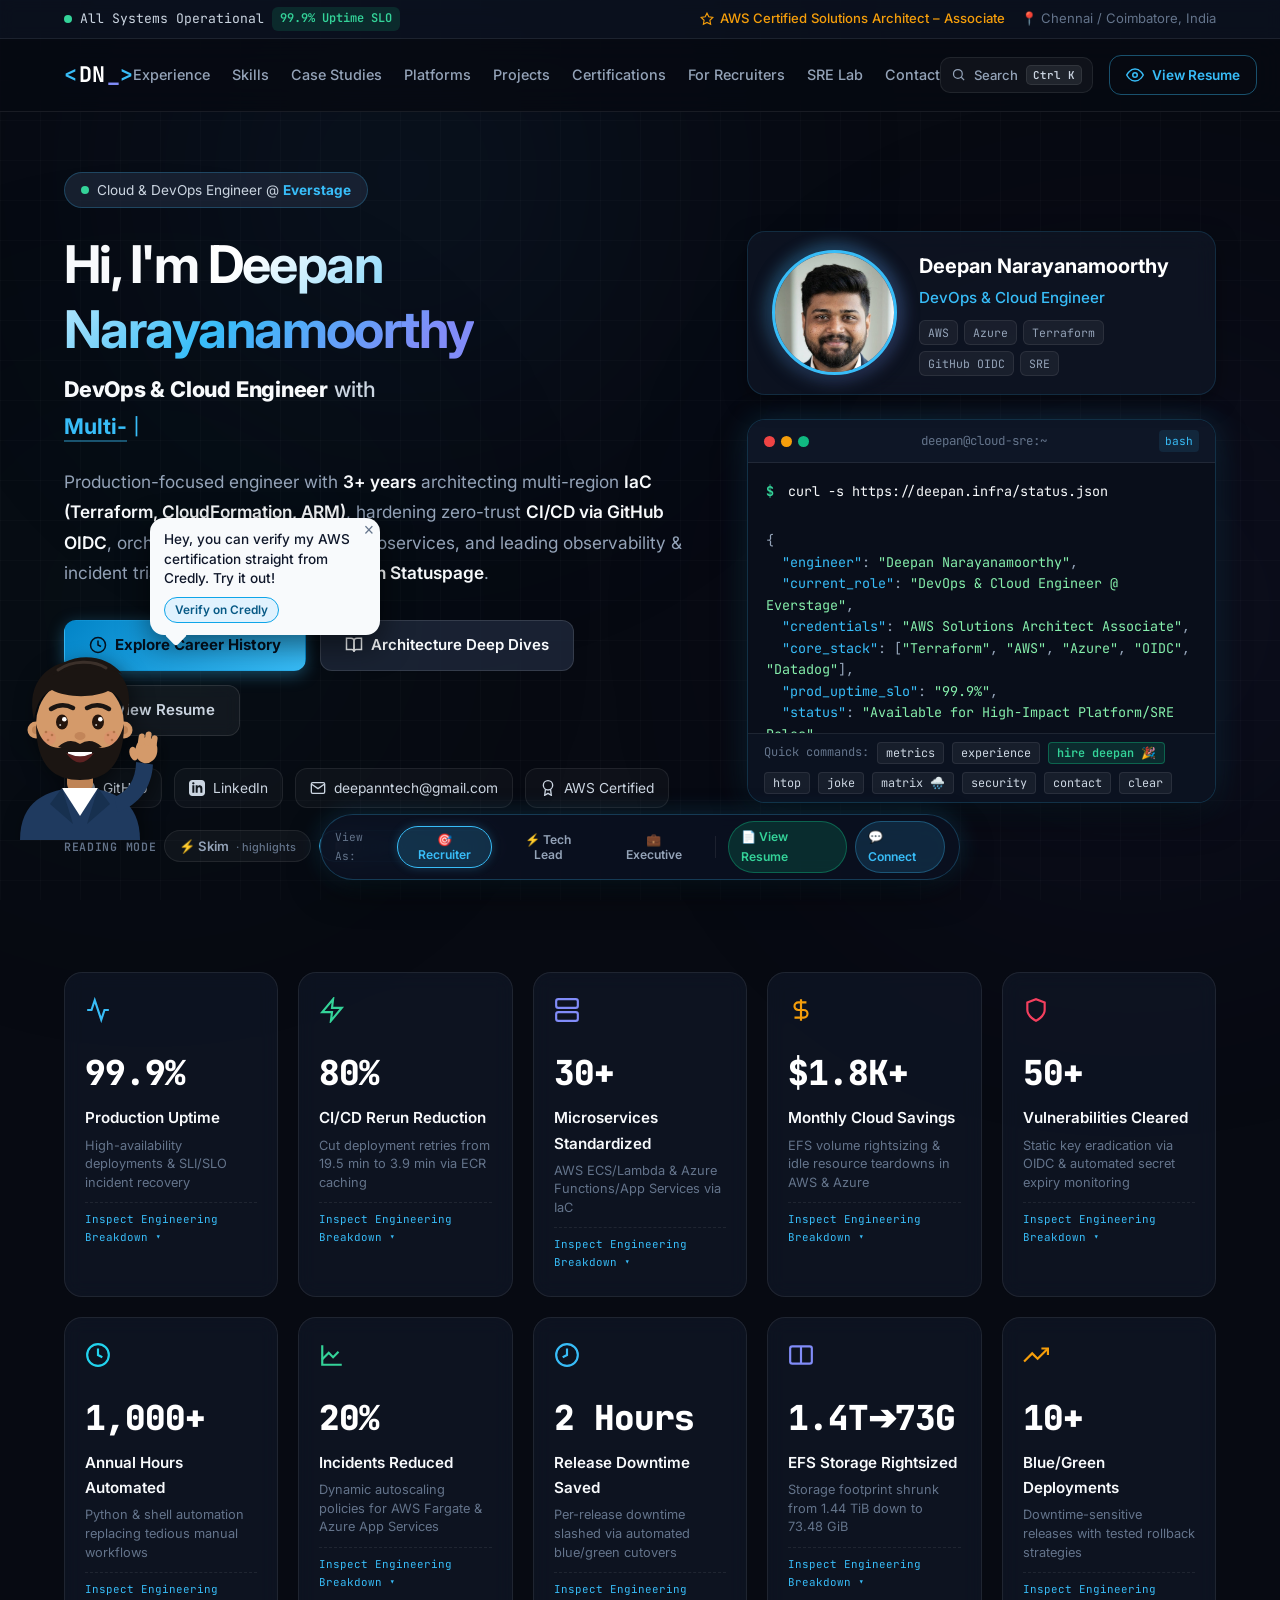
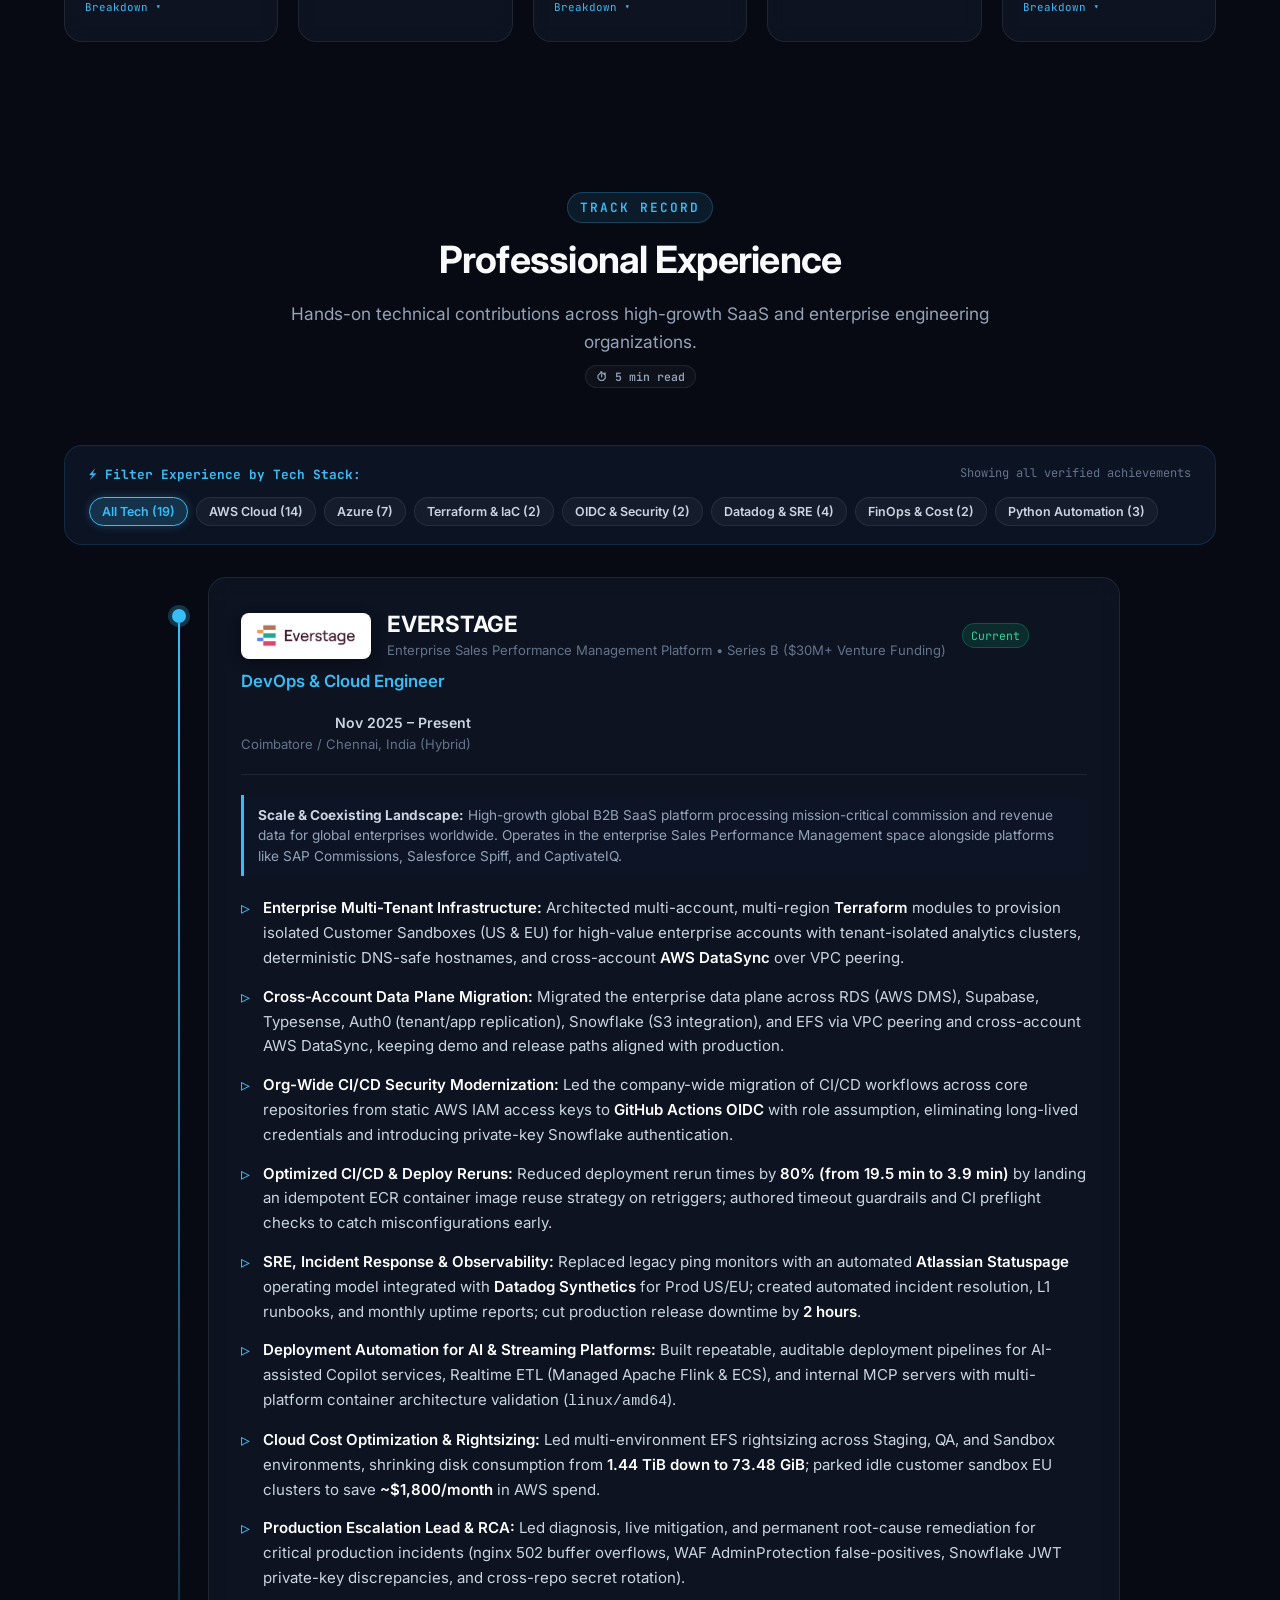
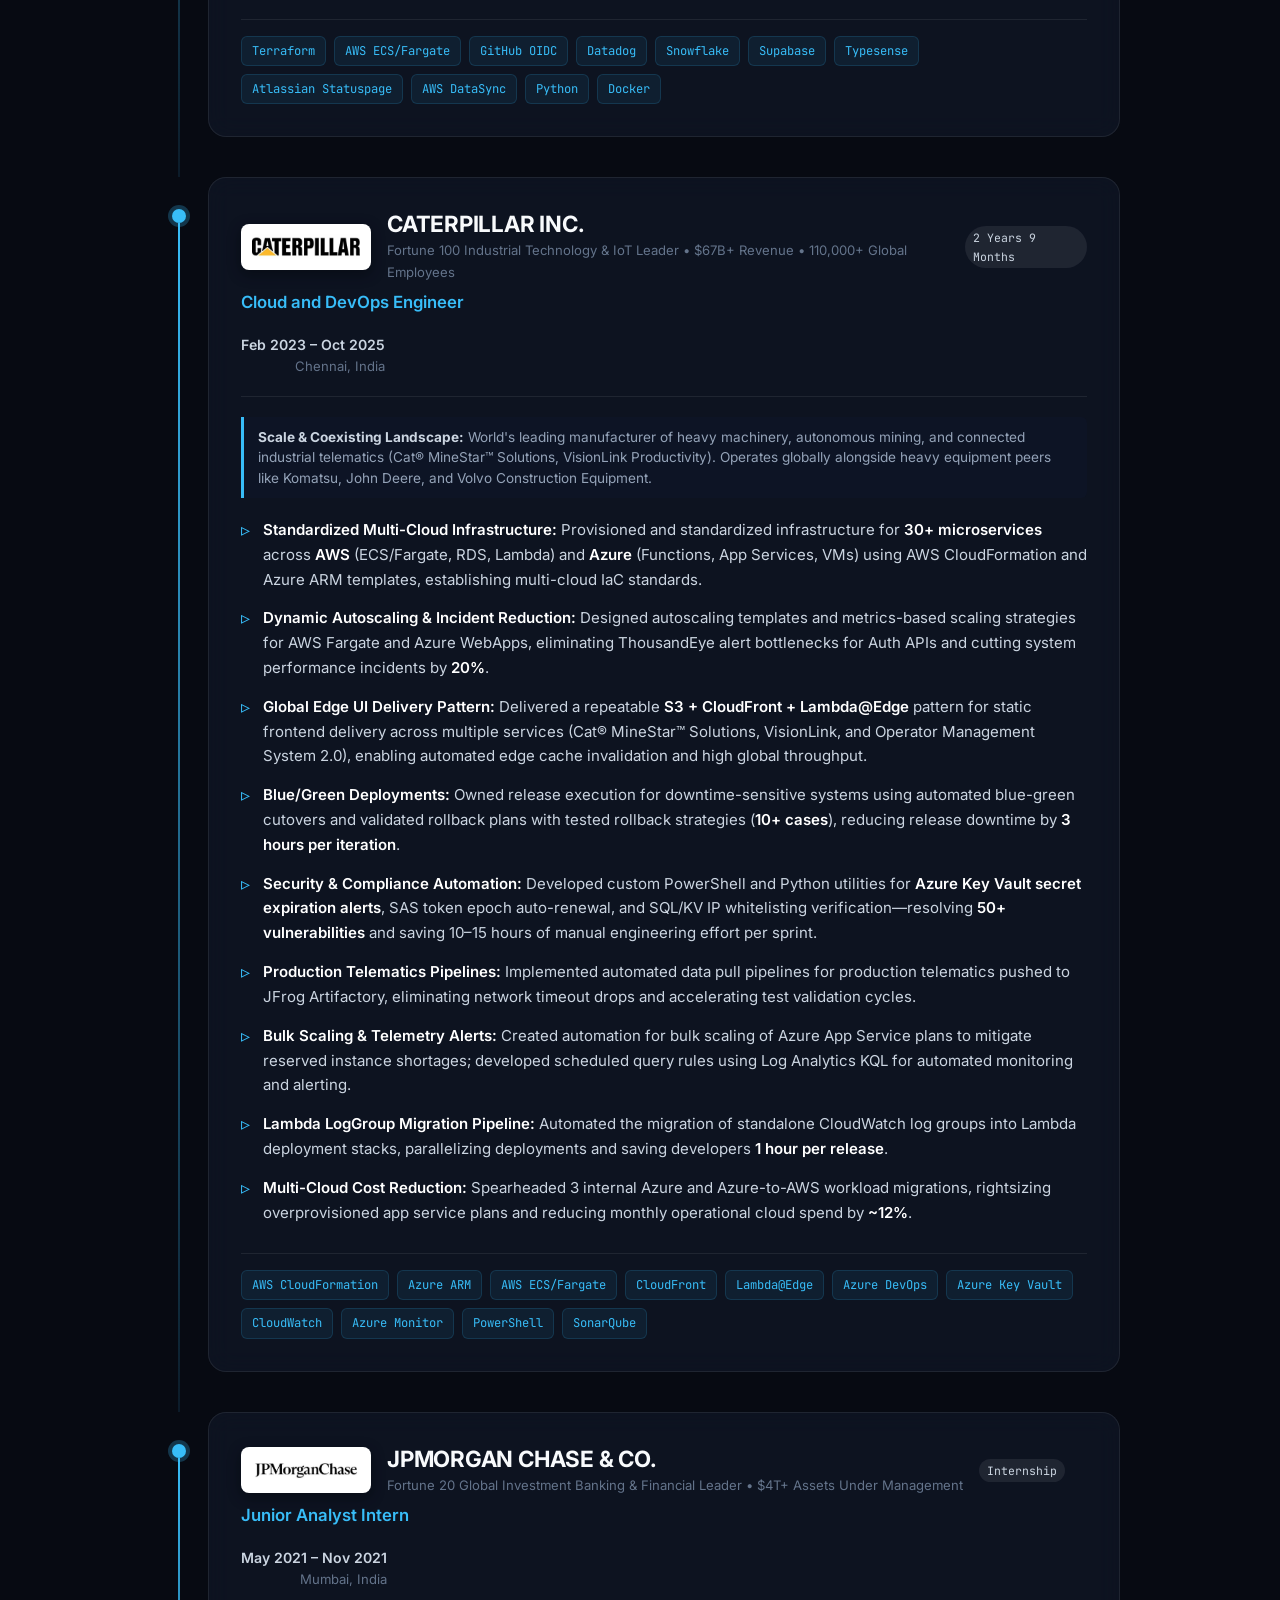
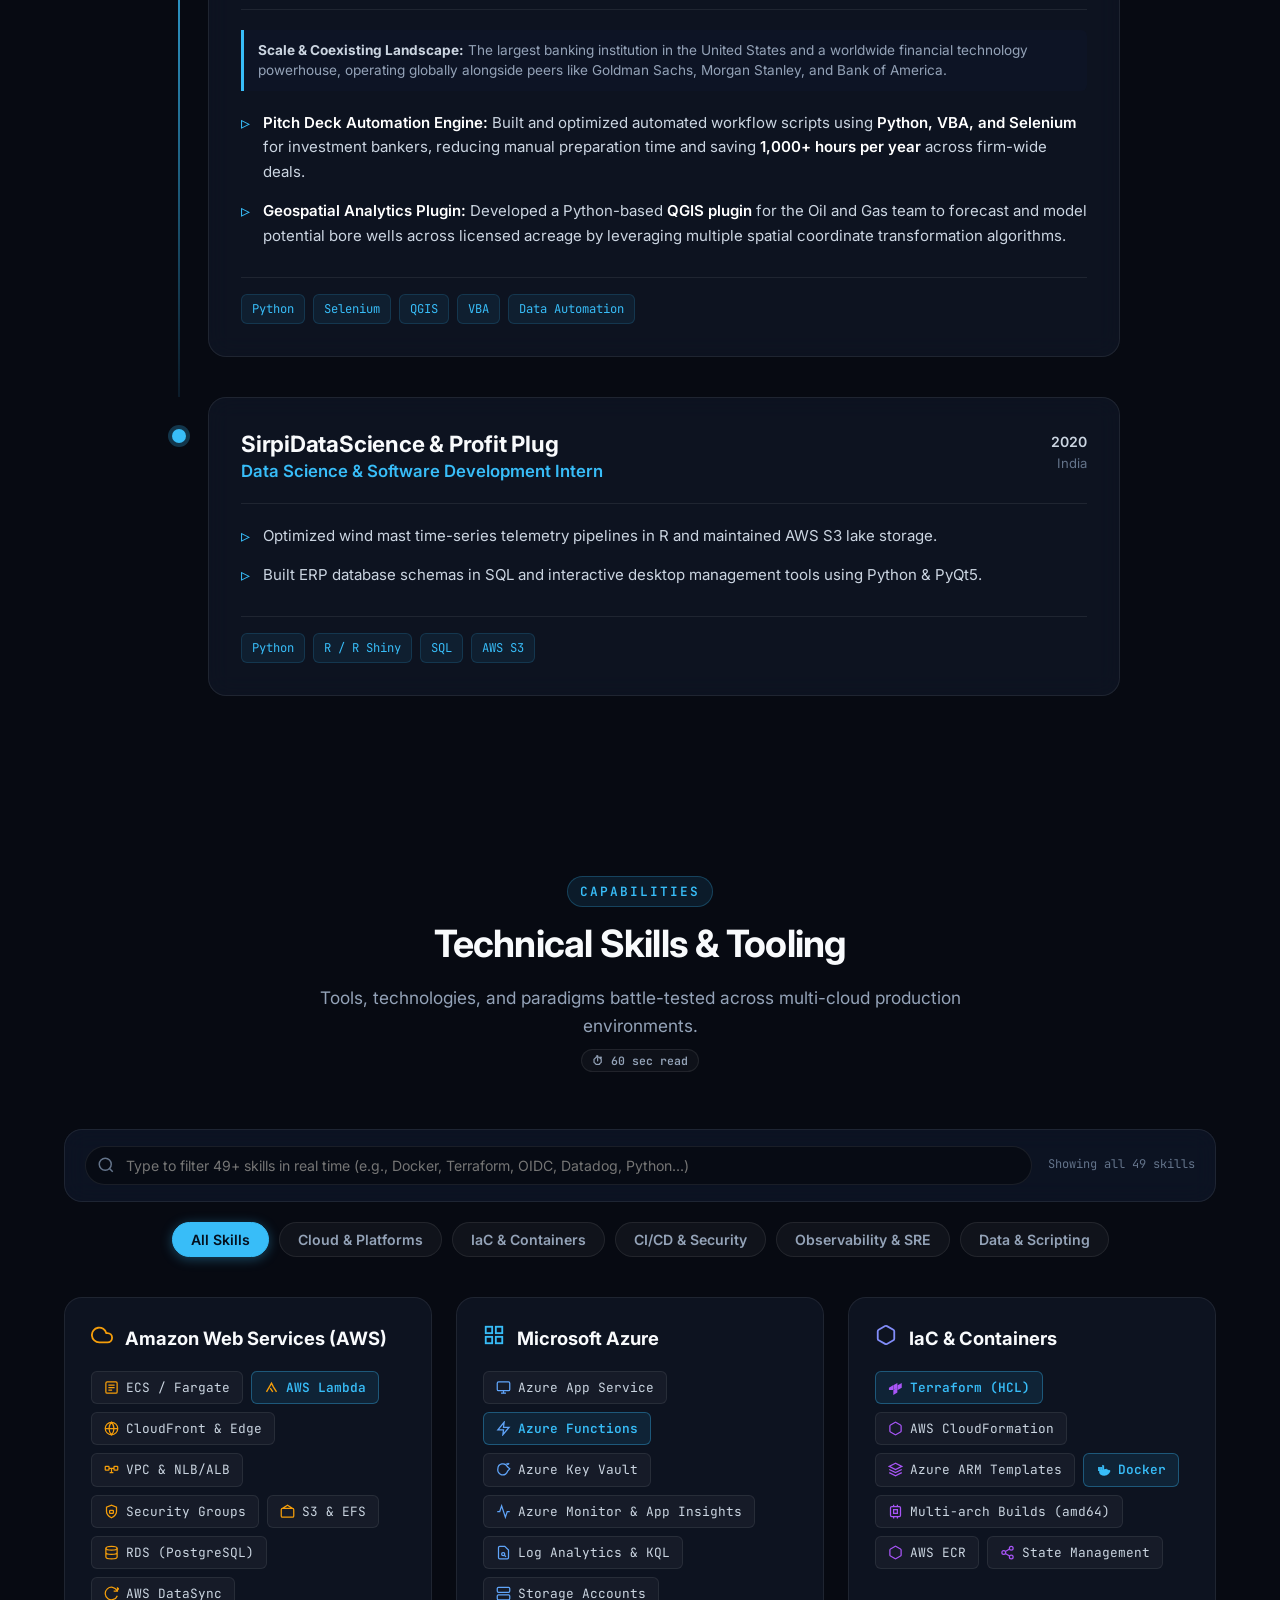
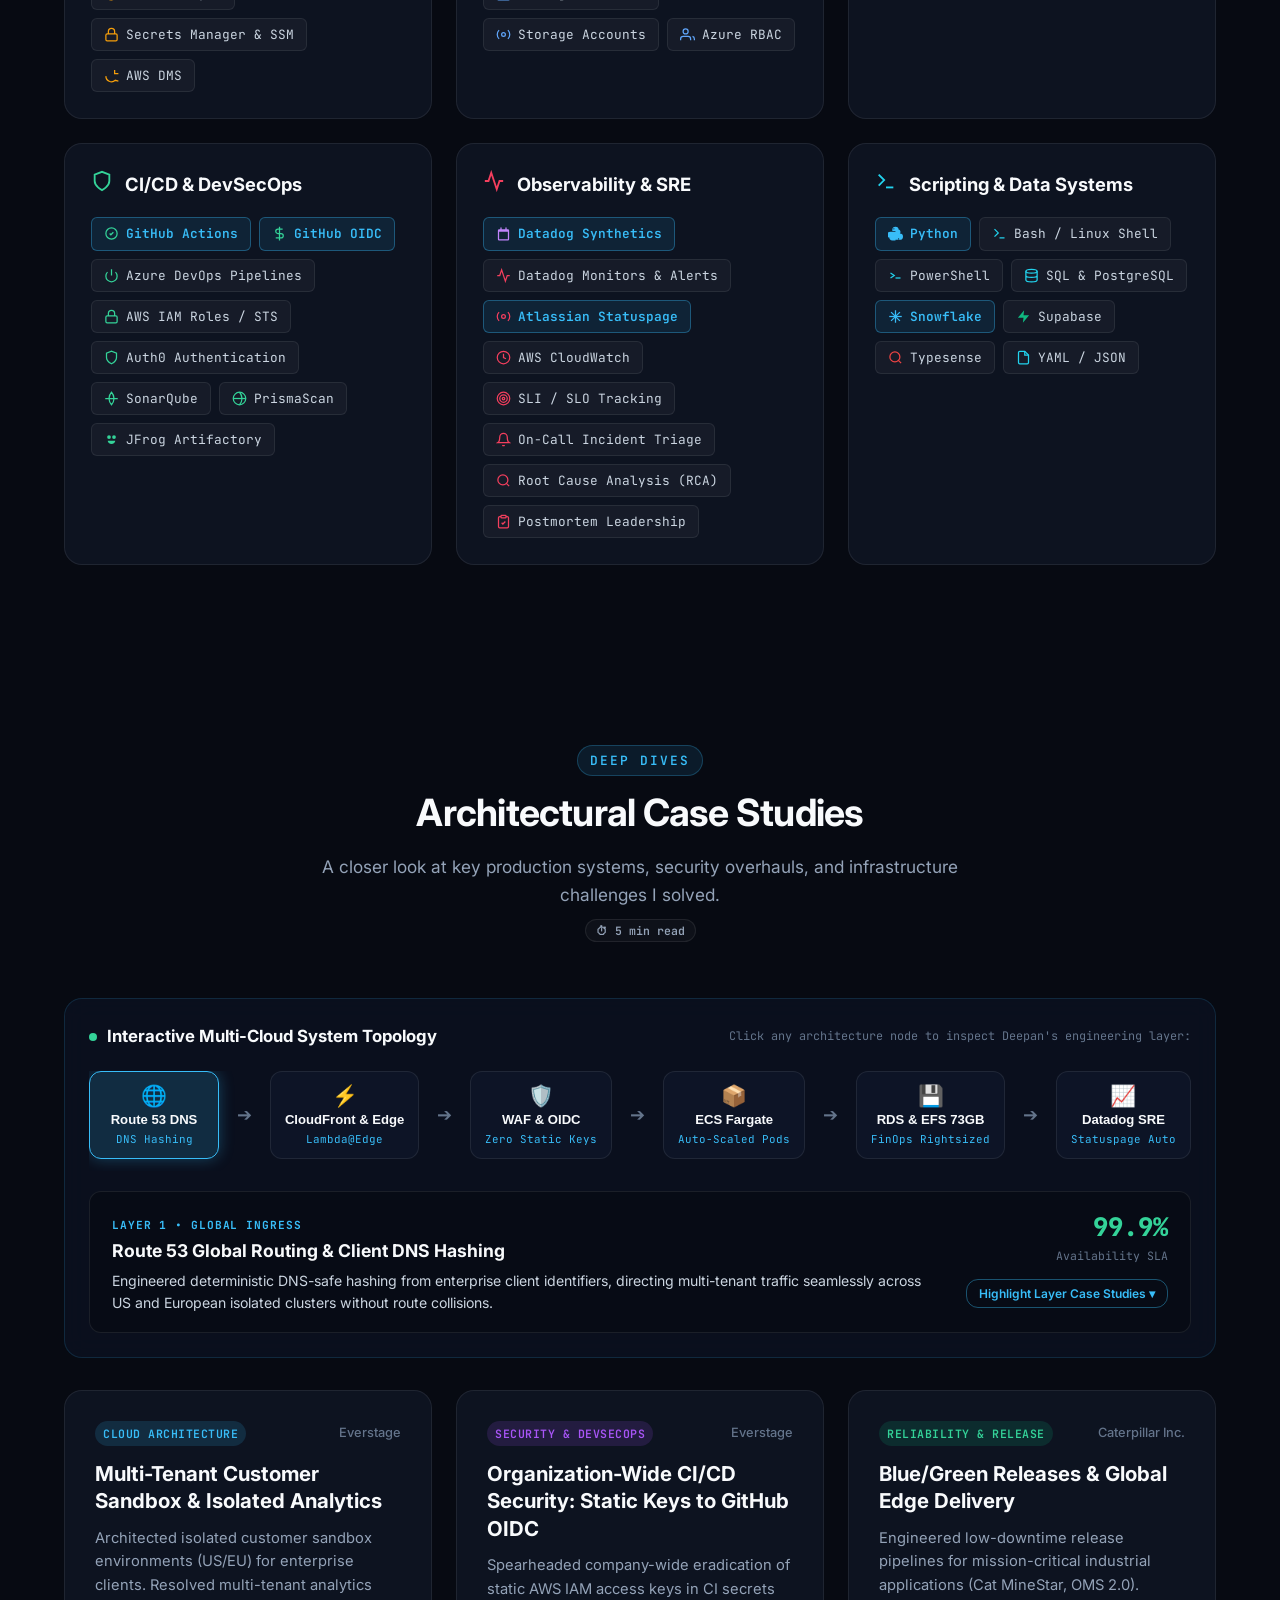
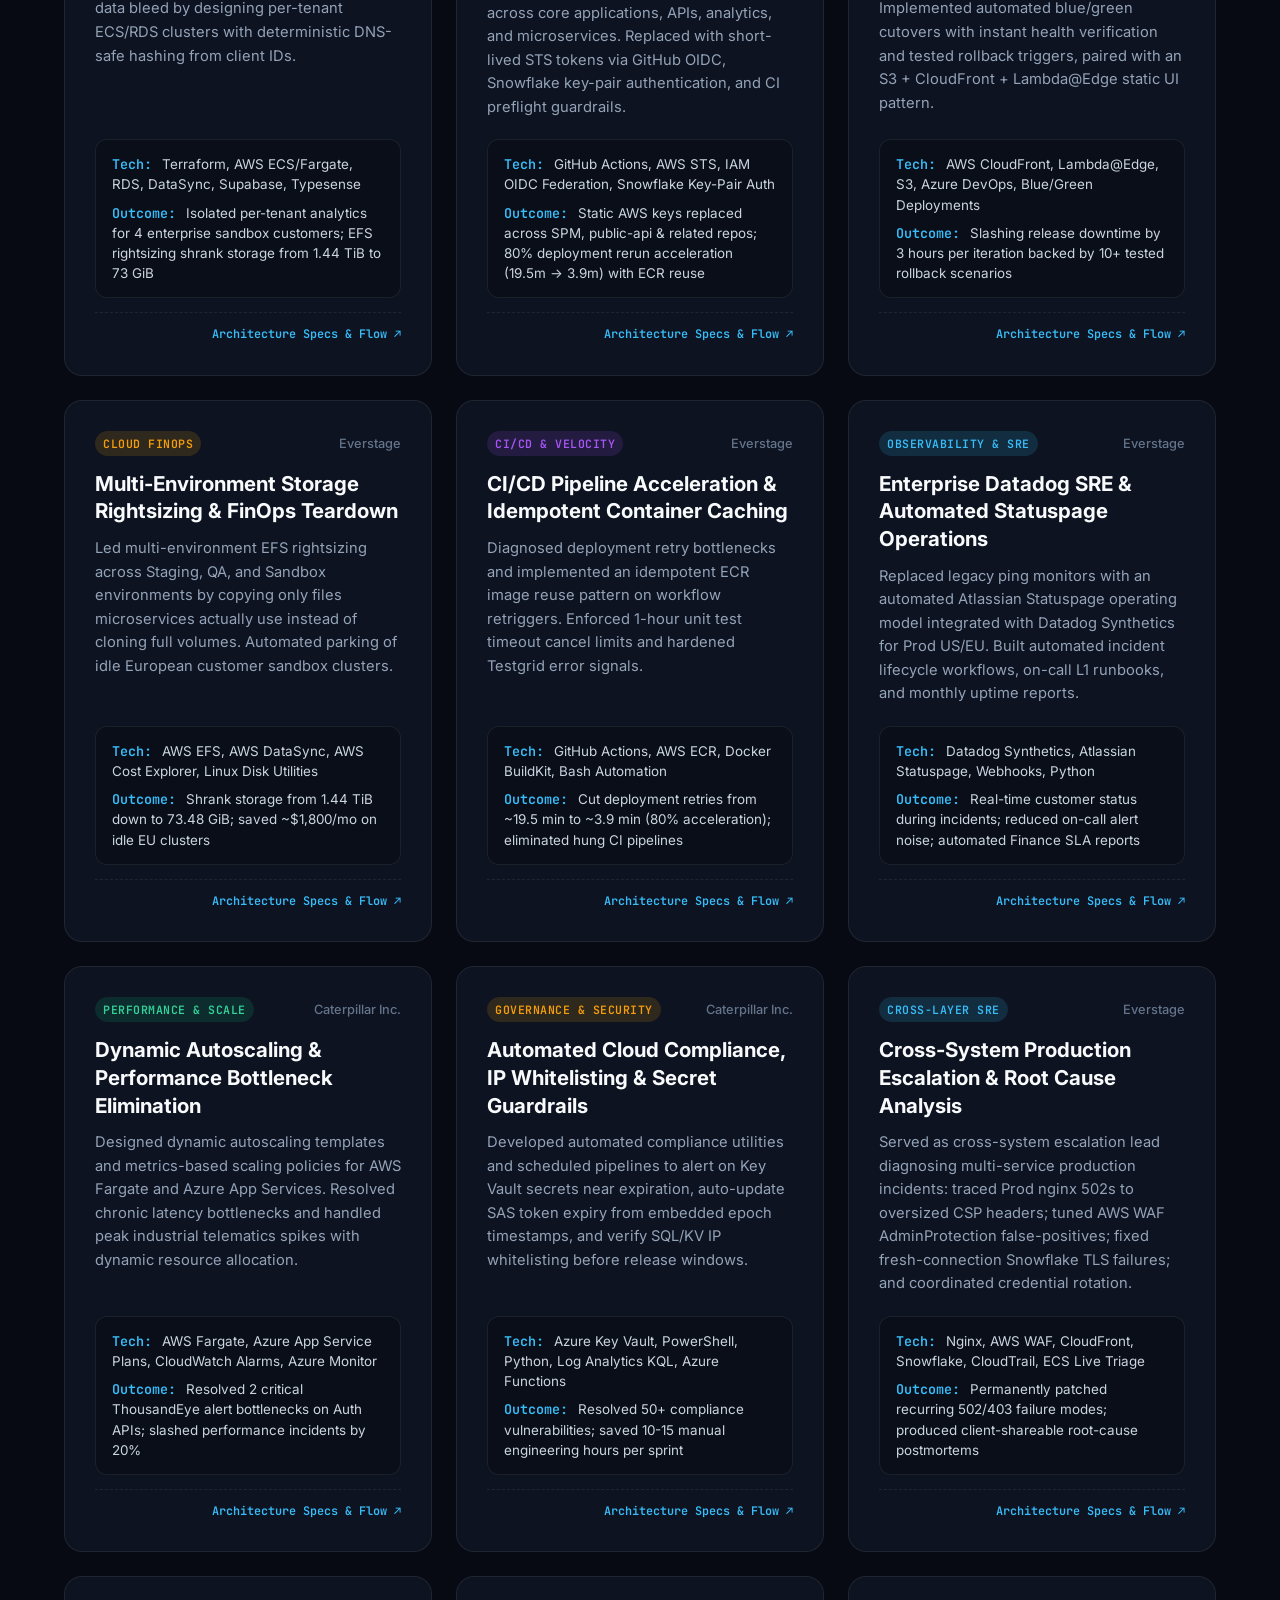
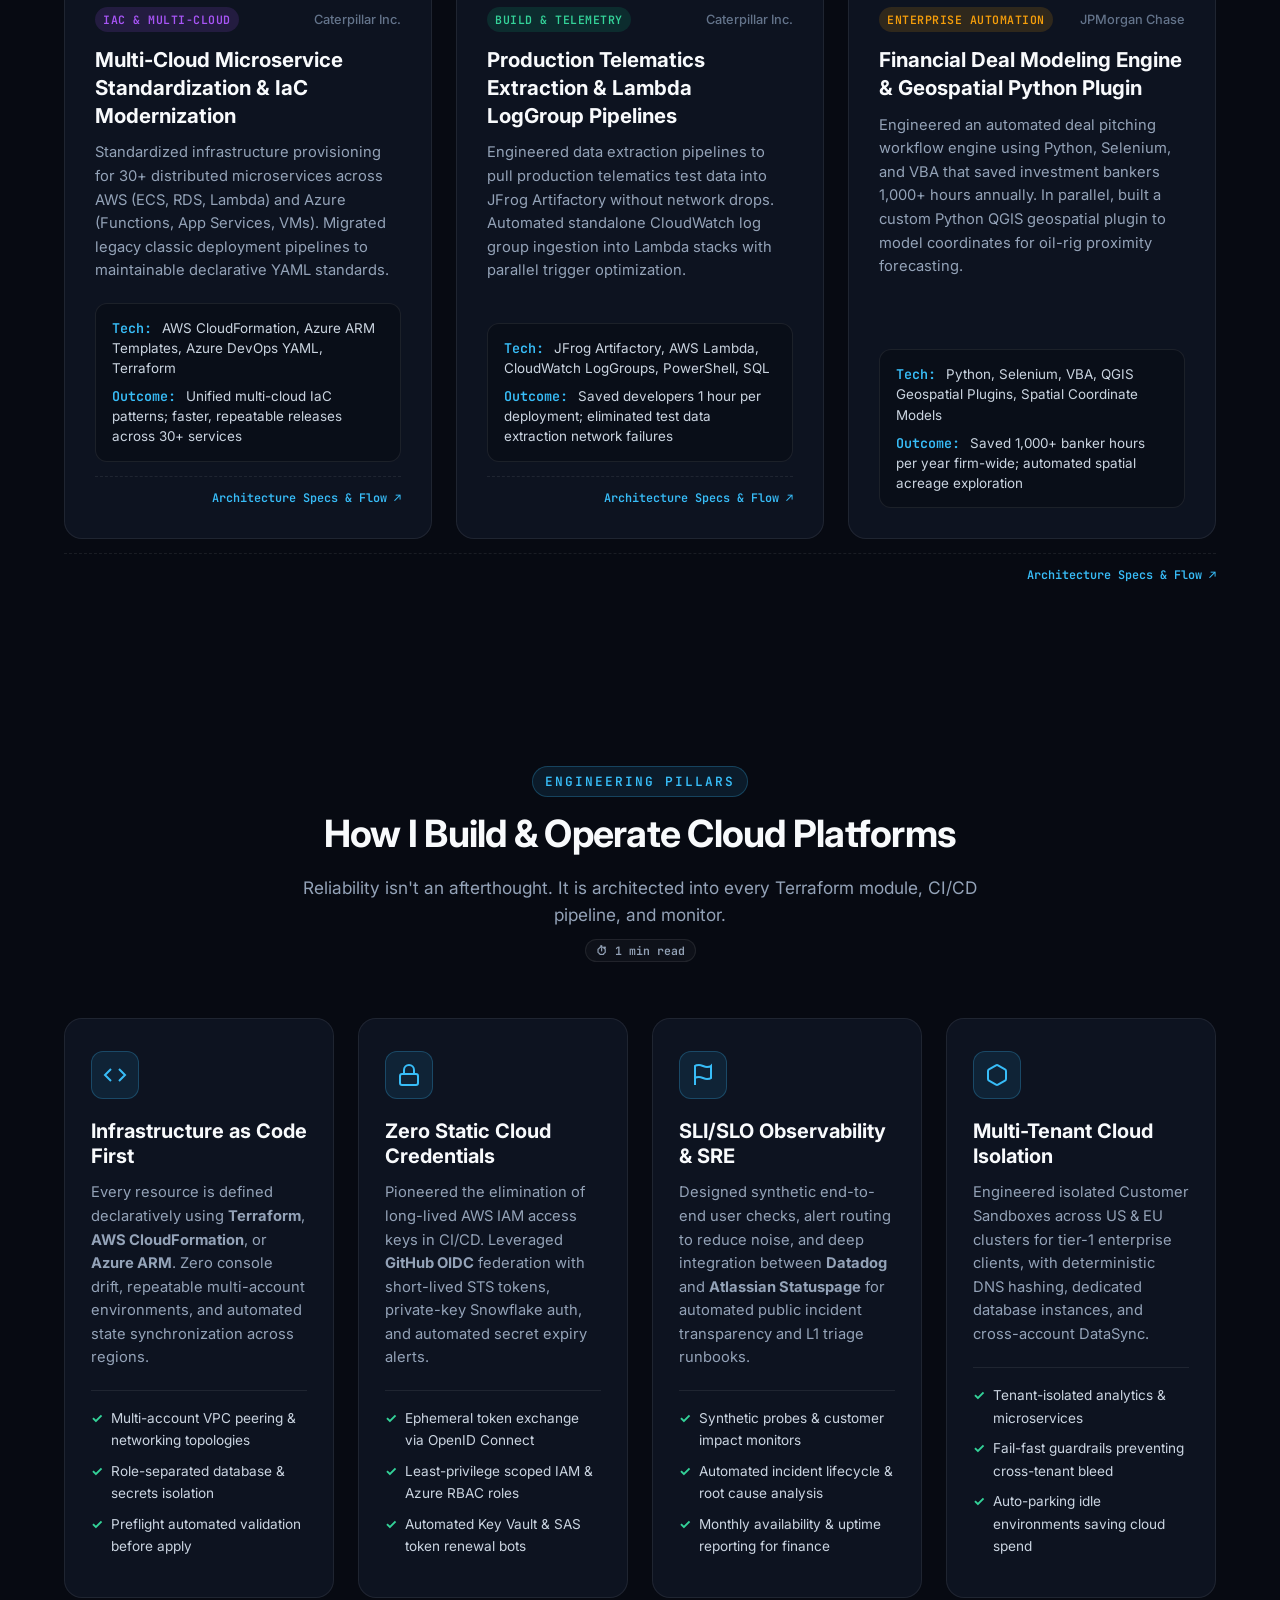
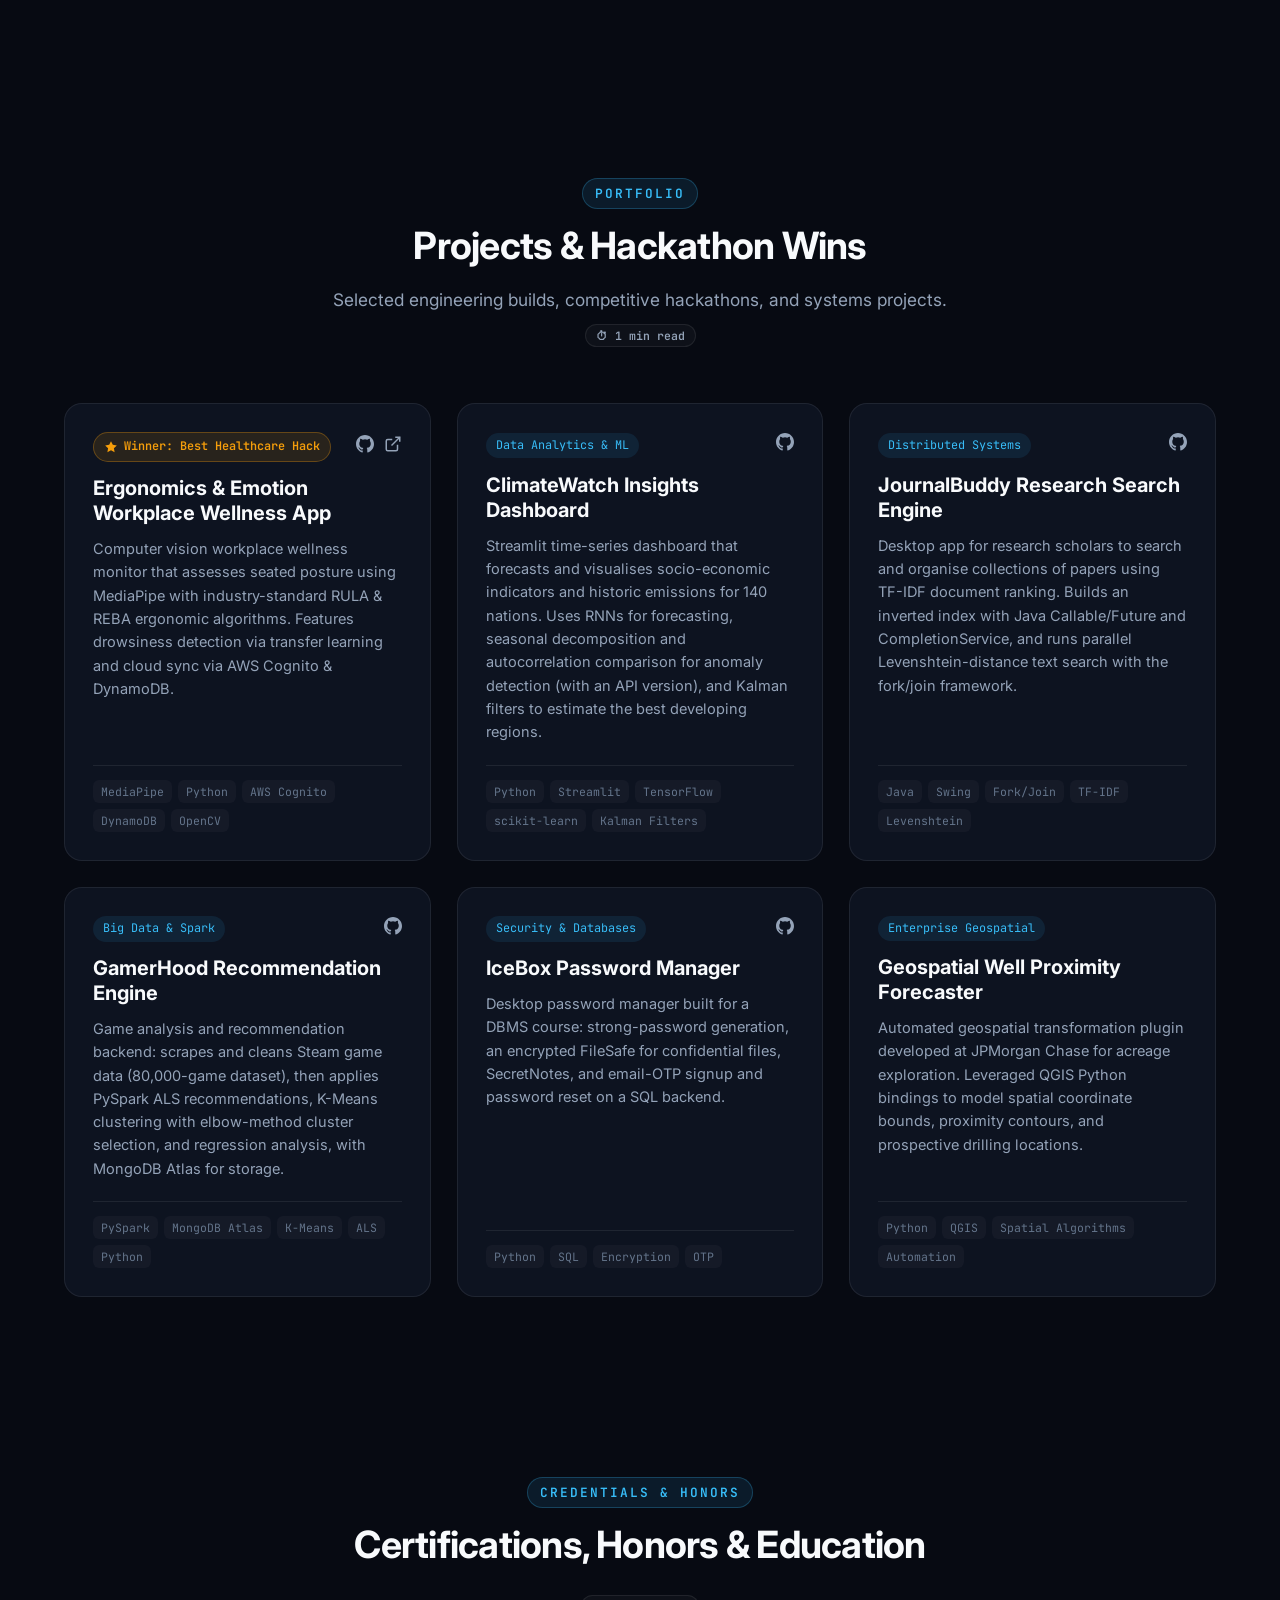
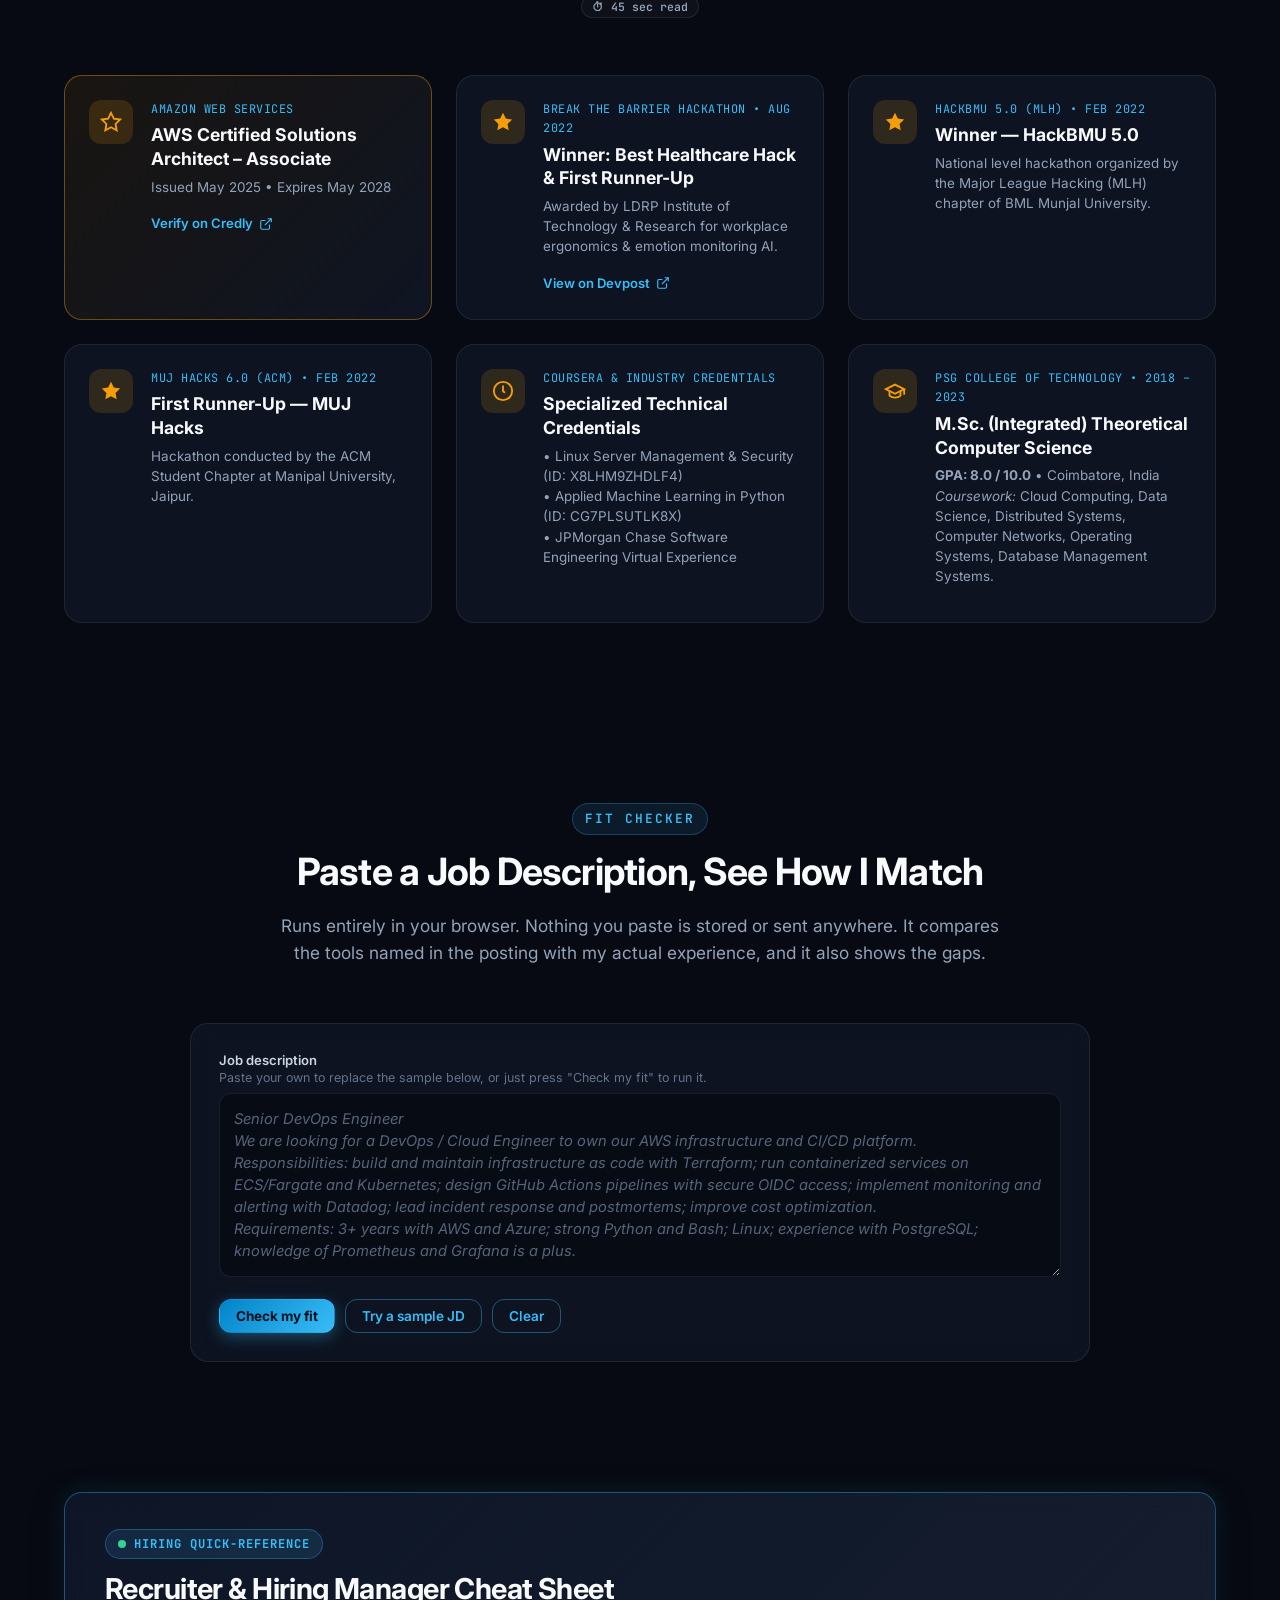
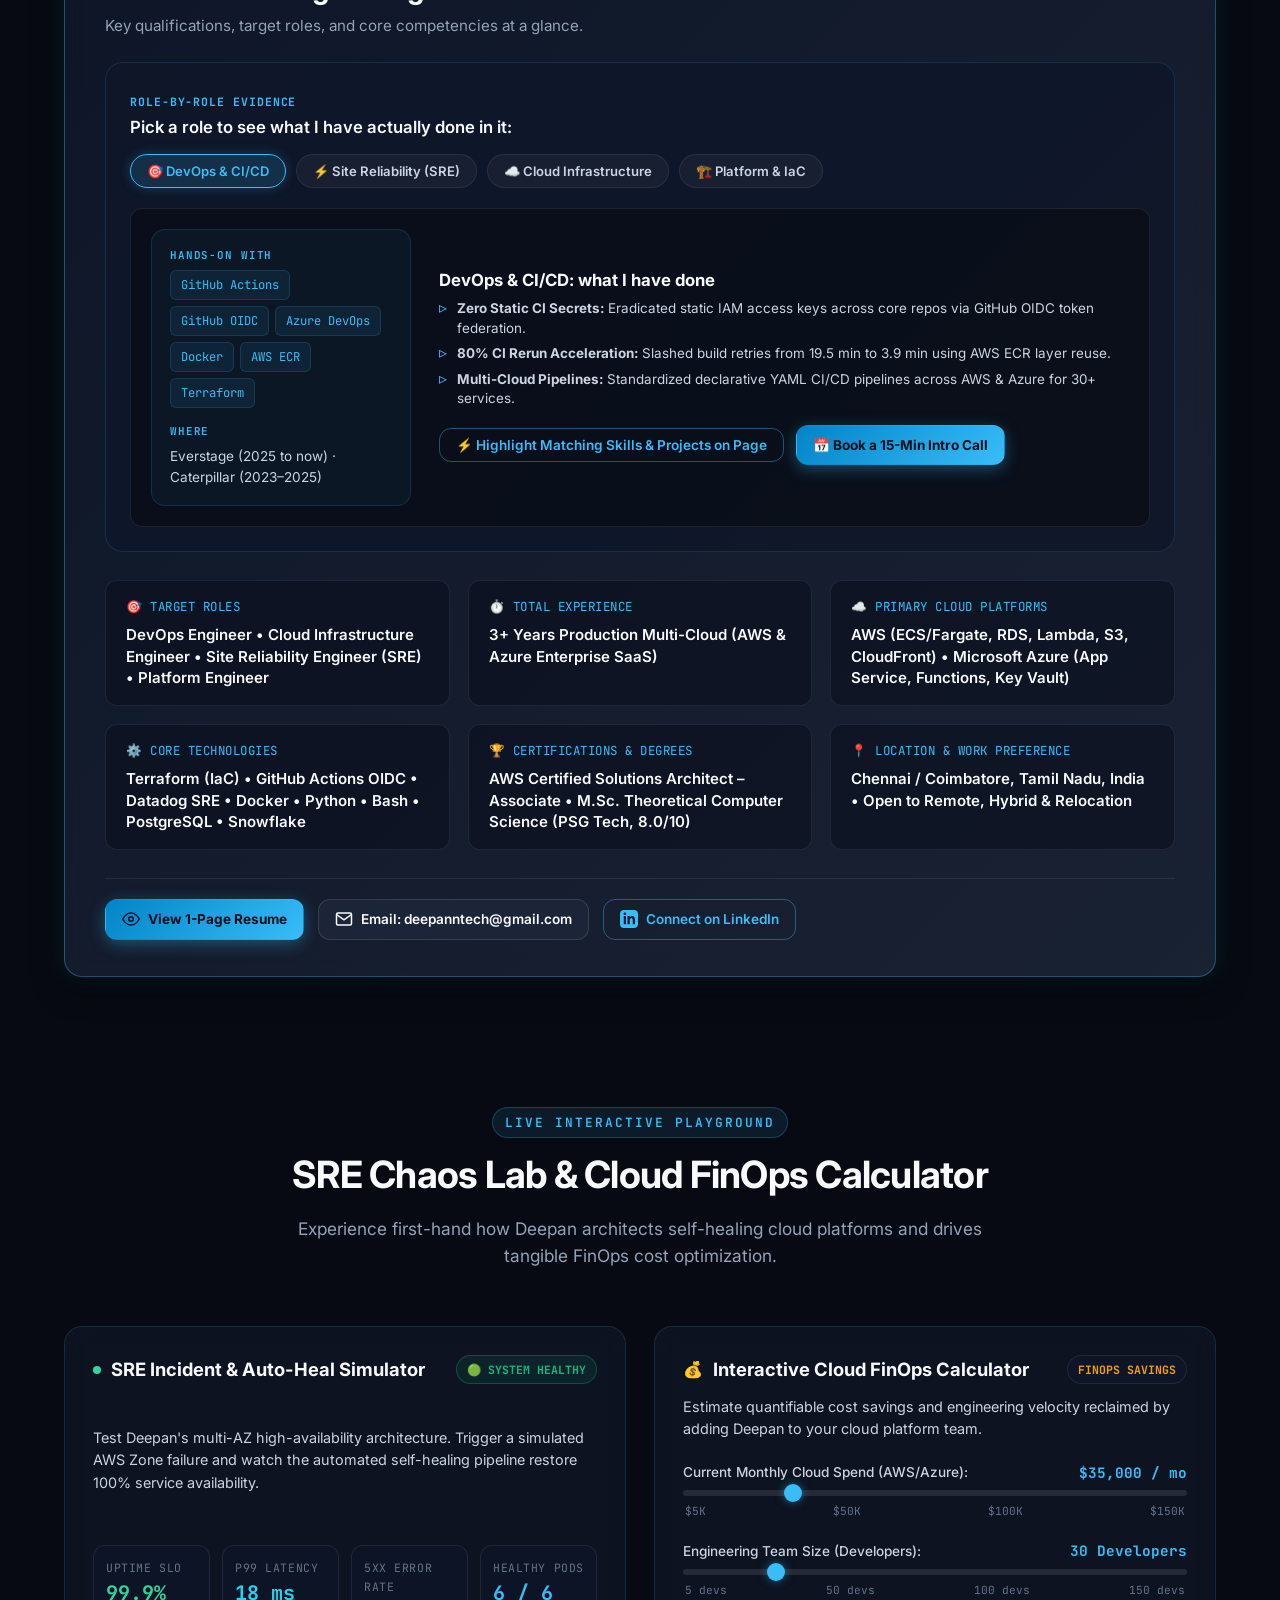
==== commit 49954466: "Add extra SEO: structured data, meta signals, robots and sitemap updates Co-Authored-By: Claude Sonn" ====
--- a/index.html
+++ b/index.html
@@ -60,6 +60,26 @@
   <link rel="preconnect" href="https://fonts.gstatic.com" crossorigin>
   <link href="https://fonts.googleapis.com/css2?family=Inter:wght@300;400;500;600;700;800&family=JetBrains+Mono:wght@400;500;600;700&display=swap" rel="stylesheet">
   
+  <!-- Additional SEO signals (non-visual) -->
+  <meta name="application-name" content="Deepan Narayanamoorthy Portfolio">
+  <meta name="apple-mobile-web-app-title" content="Deepan N.">
+  <meta name="rating" content="general">
+  <meta name="referrer" content="strict-origin-when-cross-origin">
+  <meta name="geo.region" content="IN-TN">
+  <meta name="geo.placename" content="Chennai">
+  <meta name="subject" content="DevOps, Cloud and Site Reliability Engineering portfolio">
+  <meta name="coverage" content="Worldwide">
+  <meta name="language" content="English">
+  <meta property="og:updated_time" content="2026-11-14T00:00:00+05:30">
+  <meta name="twitter:label1" content="Role"><meta name="twitter:data1" content="DevOps, Cloud &amp; SRE Engineer">
+  <meta name="twitter:label2" content="Certification"><meta name="twitter:data2" content="AWS Certified Solutions Architect - Associate">
+  <link rel="alternate" hreflang="en" href="https://deepannarayanamoorthy.github.io/">
+  <link rel="alternate" hreflang="x-default" href="https://deepannarayanamoorthy.github.io/">
+  <link rel="sitemap" type="application/xml" title="Sitemap" href="https://deepannarayanamoorthy.github.io/sitemap.xml">
+  <link rel="dns-prefetch" href="https://www.credly.com">
+  <link rel="dns-prefetch" href="https://github.com">
+  <link rel="preload" as="image" href="deepan_headshot.png" fetchpriority="high">
+
   <!-- Stylesheet -->
   <link rel="stylesheet" href="styles.css?v=4.19">
 
@@ -168,6 +188,328 @@
     ]
   }
   </script>
+
+  <!-- Extra structured data: WebPage, breadcrumbs, section/case-study/project lists, resume document -->
+  <script type="application/ld+json">
+{
+  "@context": "https://schema.org",
+  "@graph": [
+    {
+      "@type": "WebPage",
+      "@id": "https://deepannarayanamoorthy.github.io/#webpage",
+      "url": "https://deepannarayanamoorthy.github.io/",
+      "name": "Deepan Narayanamoorthy | DevOps, Cloud & SRE Engineer",
+      "inLanguage": "en",
+      "isPartOf": {
+        "@id": "https://deepannarayanamoorthy.github.io/#website"
+      },
+      "about": {
+        "@id": "https://deepannarayanamoorthy.github.io/#person"
+      },
+      "primaryImageOfPage": {
+        "@type": "ImageObject",
+        "url": "https://deepannarayanamoorthy.github.io/og-image.png",
+        "width": 1200,
+        "height": 630
+      },
+      "breadcrumb": {
+        "@id": "https://deepannarayanamoorthy.github.io/#breadcrumb"
+      },
+      "dateModified": "2026-11-14",
+      "speakable": {
+        "@type": "SpeakableSpecification",
+        "cssSelector": [
+          "h1",
+          ".hero-title"
+        ]
+      }
+    },
+    {
+      "@type": "BreadcrumbList",
+      "@id": "https://deepannarayanamoorthy.github.io/#breadcrumb",
+      "itemListElement": [
+        {
+          "@type": "ListItem",
+          "position": 1,
+          "name": "Home",
+          "item": "https://deepannarayanamoorthy.github.io/"
+        },
+        {
+          "@type": "ListItem",
+          "position": 2,
+          "name": "Resume",
+          "item": "https://deepannarayanamoorthy.github.io/resume/"
+        }
+      ]
+    },
+    {
+      "@type": "ItemList",
+      "@id": "https://deepannarayanamoorthy.github.io/#sections",
+      "name": "Portfolio sections",
+      "itemListElement": [
+        {
+          "@type": "SiteNavigationElement",
+          "position": 1,
+          "name": "Experience",
+          "url": "https://deepannarayanamoorthy.github.io/#experience"
+        },
+        {
+          "@type": "SiteNavigationElement",
+          "position": 2,
+          "name": "Skills",
+          "url": "https://deepannarayanamoorthy.github.io/#skills"
+        },
+        {
+          "@type": "SiteNavigationElement",
+          "position": 3,
+          "name": "Case Studies",
+          "url": "https://deepannarayanamoorthy.github.io/#case-studies"
+        },
+        {
+          "@type": "SiteNavigationElement",
+          "position": 4,
+          "name": "Platforms",
+          "url": "https://deepannarayanamoorthy.github.io/#about"
+        },
+        {
+          "@type": "SiteNavigationElement",
+          "position": 5,
+          "name": "Projects",
+          "url": "https://deepannarayanamoorthy.github.io/#projects"
+        },
+        {
+          "@type": "SiteNavigationElement",
+          "position": 6,
+          "name": "Certifications",
+          "url": "https://deepannarayanamoorthy.github.io/#certifications"
+        },
+        {
+          "@type": "SiteNavigationElement",
+          "position": 7,
+          "name": "For Recruiters",
+          "url": "https://deepannarayanamoorthy.github.io/#recruiter-summary"
+        },
+        {
+          "@type": "SiteNavigationElement",
+          "position": 8,
+          "name": "SRE Lab",
+          "url": "https://deepannarayanamoorthy.github.io/#sre-lab"
+        },
+        {
+          "@type": "SiteNavigationElement",
+          "position": 9,
+          "name": "Contact",
+          "url": "https://deepannarayanamoorthy.github.io/#contact"
+        }
+      ]
+    },
+    {
+      "@type": "ItemList",
+      "@id": "https://deepannarayanamoorthy.github.io/#case-studies-list",
+      "name": "Architectural Case Studies by Deepan Narayanamoorthy",
+      "itemListElement": [
+        {
+          "@type": "ListItem",
+          "position": 1,
+          "item": {
+            "@type": "CreativeWork",
+            "name": "Multi-Tenant Customer Sandbox & Isolated Analytics",
+            "url": "https://deepannarayanamoorthy.github.io/#case-studies",
+            "author": {
+              "@id": "https://deepannarayanamoorthy.github.io/#person"
+            }
+          }
+        },
+        {
+          "@type": "ListItem",
+          "position": 2,
+          "item": {
+            "@type": "CreativeWork",
+            "name": "Organization-Wide CI/CD Security: Static Keys to GitHub OIDC",
+            "url": "https://deepannarayanamoorthy.github.io/#case-studies",
+            "author": {
+              "@id": "https://deepannarayanamoorthy.github.io/#person"
+            }
+          }
+        },
+        {
+          "@type": "ListItem",
+          "position": 3,
+          "item": {
+            "@type": "CreativeWork",
+            "name": "Blue/Green Releases & Global Edge Delivery",
+            "url": "https://deepannarayanamoorthy.github.io/#case-studies",
+            "author": {
+              "@id": "https://deepannarayanamoorthy.github.io/#person"
+            }
+          }
+        },
+        {
+          "@type": "ListItem",
+          "position": 4,
+          "item": {
+            "@type": "CreativeWork",
+            "name": "Multi-Environment Storage Rightsizing & FinOps Teardown",
+            "url": "https://deepannarayanamoorthy.github.io/#case-studies",
+            "author": {
+              "@id": "https://deepannarayanamoorthy.github.io/#person"
+            }
+          }
+        },
+        {
+          "@type": "ListItem",
+          "position": 5,
+          "item": {
+            "@type": "CreativeWork",
+            "name": "CI/CD Pipeline Acceleration & Idempotent Container Caching",
+            "url": "https://deepannarayanamoorthy.github.io/#case-studies",
+            "author": {
+              "@id": "https://deepannarayanamoorthy.github.io/#person"
+            }
+          }
+        },
+        {
+          "@type": "ListItem",
+          "position": 6,
+          "item": {
+            "@type": "CreativeWork",
+            "name": "Enterprise Datadog SRE & Automated Statuspage Operations",
+            "url": "https://deepannarayanamoorthy.github.io/#case-studies",
+            "author": {
+              "@id": "https://deepannarayanamoorthy.github.io/#person"
+            }
+          }
+        },
+        {
+          "@type": "ListItem",
+          "position": 7,
+          "item": {
+            "@type": "CreativeWork",
+            "name": "Dynamic Autoscaling & Performance Bottleneck Elimination",
+            "url": "https://deepannarayanamoorthy.github.io/#case-studies",
+            "author": {
+              "@id": "https://deepannarayanamoorthy.github.io/#person"
+            }
+          }
+        },
+        {
+          "@type": "ListItem",
+          "position": 8,
+          "item": {
+            "@type": "CreativeWork",
+            "name": "Automated Cloud Compliance, IP Whitelisting & Secret Guardrails",
+            "url": "https://deepannarayanamoorthy.github.io/#case-studies",
+            "author": {
+              "@id": "https://deepannarayanamoorthy.github.io/#person"
+            }
+          }
+        },
+        {
+          "@type": "ListItem",
+          "position": 9,
+          "item": {
+            "@type": "CreativeWork",
+            "name": "Cross-System Production Escalation & Root Cause Analysis",
+            "url": "https://deepannarayanamoorthy.github.io/#case-studies",
+            "author": {
+              "@id": "https://deepannarayanamoorthy.github.io/#person"
+            }
+          }
+        },
+        {
+          "@type": "ListItem",
+          "position": 10,
+          "item": {
+            "@type": "CreativeWork",
+            "name": "Multi-Cloud Microservice Standardization & IaC Modernization",
+            "url": "https://deepannarayanamoorthy.github.io/#case-studies",
+            "author": {
+              "@id": "https://deepannarayanamoorthy.github.io/#person"
+            }
+          }
+        }
+      ]
+    },
+    {
+      "@type": "ItemList",
+      "@id": "https://deepannarayanamoorthy.github.io/#projects-list",
+      "name": "Projects & Hackathon Wins",
+      "itemListElement": [
+        {
+          "@type": "ListItem",
+          "position": 1,
+          "item": {
+            "@type": "SoftwareSourceCode",
+            "name": "Ergonomics & Emotion Workplace Wellness App",
+            "codeRepositoryUrl": "https://github.com/DeepanNarayanaMoorthy/Ergonomics-and-Emotion-Monitoring",
+            "author": {
+              "@id": "https://deepannarayanamoorthy.github.io/#person"
+            }
+          }
+        },
+        {
+          "@type": "ListItem",
+          "position": 2,
+          "item": {
+            "@type": "SoftwareSourceCode",
+            "name": "ClimateWatch Insights Dashboard",
+            "codeRepositoryUrl": "https://github.com/DeepanNarayanaMoorthy/ClimateWatch-Insights",
+            "author": {
+              "@id": "https://deepannarayanamoorthy.github.io/#person"
+            }
+          }
+        },
+        {
+          "@type": "ListItem",
+          "position": 3,
+          "item": {
+            "@type": "SoftwareSourceCode",
+            "name": "JournalBuddy Research Search Engine",
+            "codeRepositoryUrl": "https://github.com/DeepanNarayanaMoorthy/JournalBuddy",
+            "author": {
+              "@id": "https://deepannarayanamoorthy.github.io/#person"
+            }
+          }
+        },
+        {
+          "@type": "ListItem",
+          "position": 4,
+          "item": {
+            "@type": "SoftwareSourceCode",
+            "name": "GamerHood Recommendation Engine",
+            "codeRepositoryUrl": "https://github.com/DeepanNarayanaMoorthy/GamerHood-Python-backend",
+            "author": {
+              "@id": "https://deepannarayanamoorthy.github.io/#person"
+            }
+          }
+        },
+        {
+          "@type": "ListItem",
+          "position": 5,
+          "item": {
+            "@type": "SoftwareSourceCode",
+            "name": "IceBox Password Manager",
+            "codeRepositoryUrl": "https://github.com/DeepanNarayanaMoorthy/IceBox-Password-Protector",
+            "author": {
+              "@id": "https://deepannarayanamoorthy.github.io/#person"
+            }
+          }
+        }
+      ]
+    },
+    {
+      "@type": "DigitalDocument",
+      "@id": "https://deepannarayanamoorthy.github.io/#resume-pdf",
+      "name": "Deepan Narayanamoorthy - Cloud, DevOps & SRE Resume",
+      "url": "https://deepannarayanamoorthy.github.io/Deepan_Cloud_DevOps_SRE_Resume.pdf",
+      "encodingFormat": "application/pdf",
+      "author": {
+        "@id": "https://deepannarayanamoorthy.github.io/#person"
+      }
+    }
+  ]
+}
+  </script>
 </head>
 <body>
   <noscript>
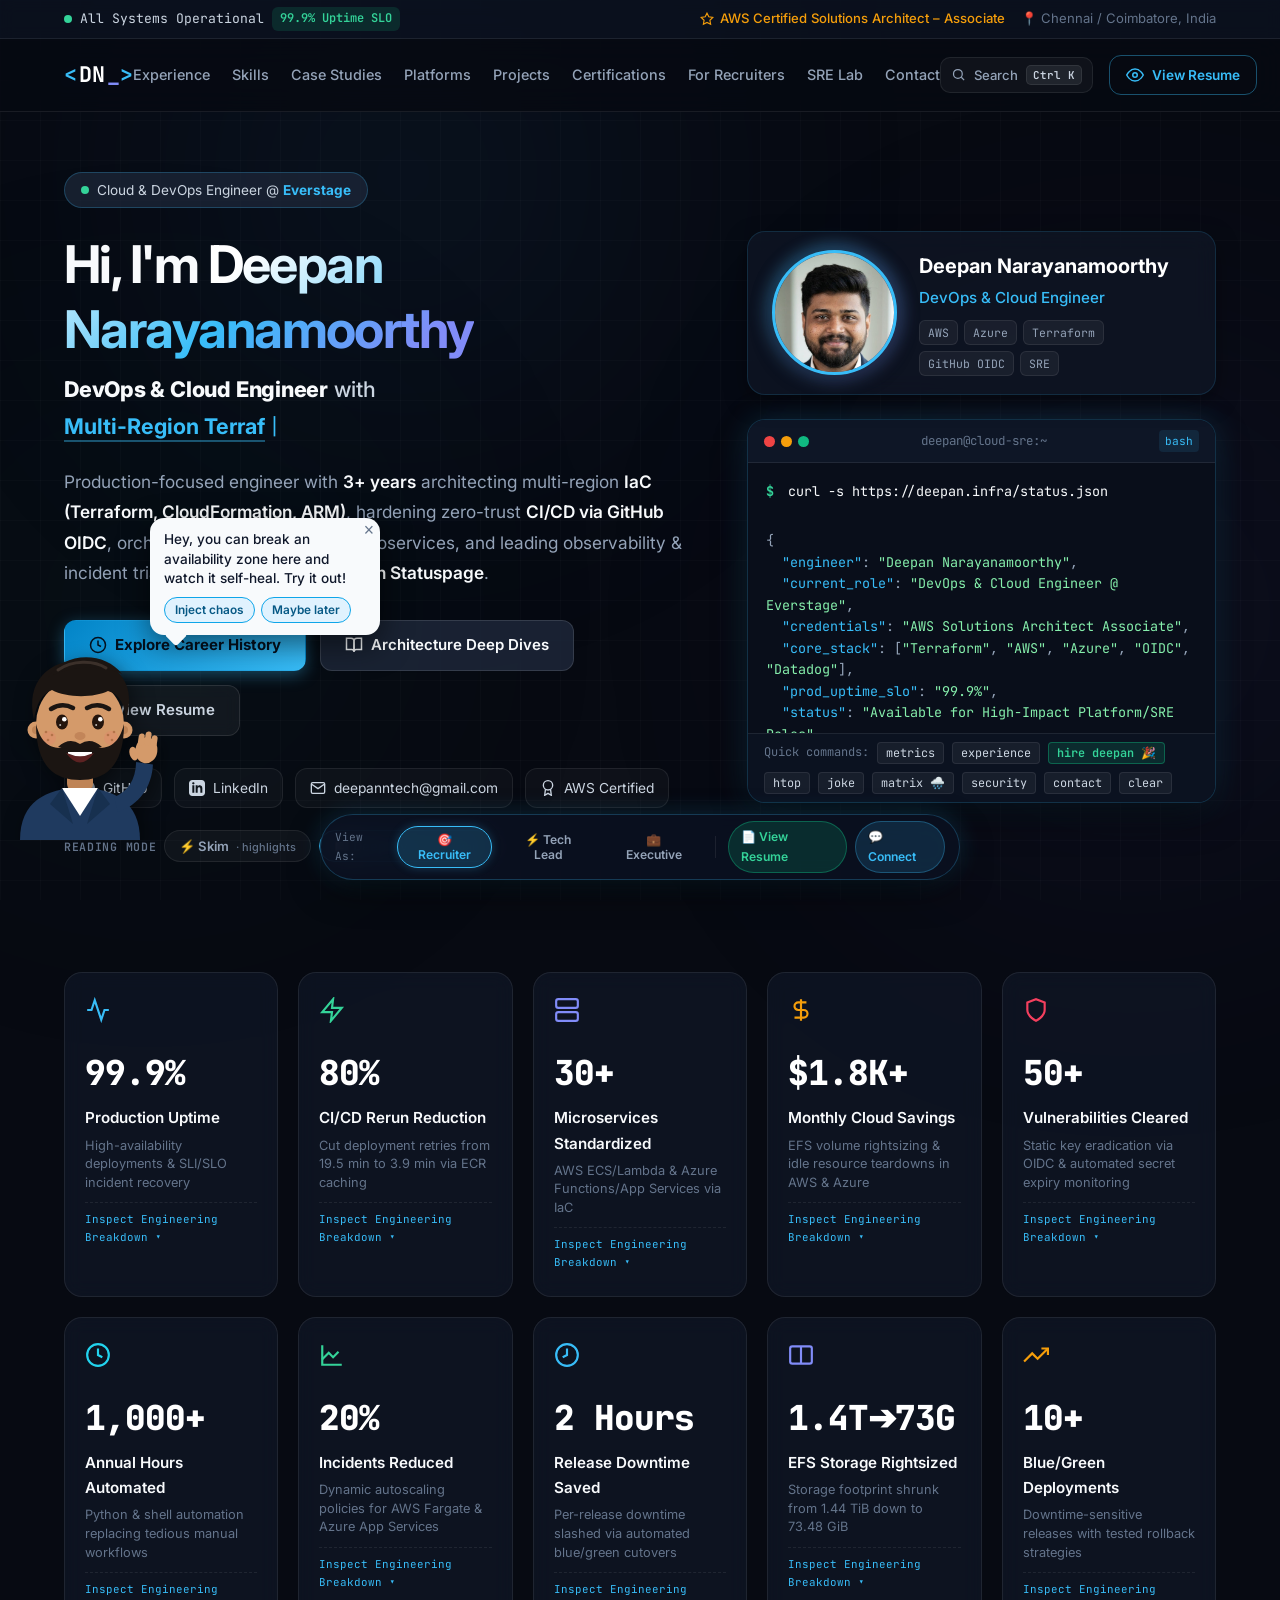
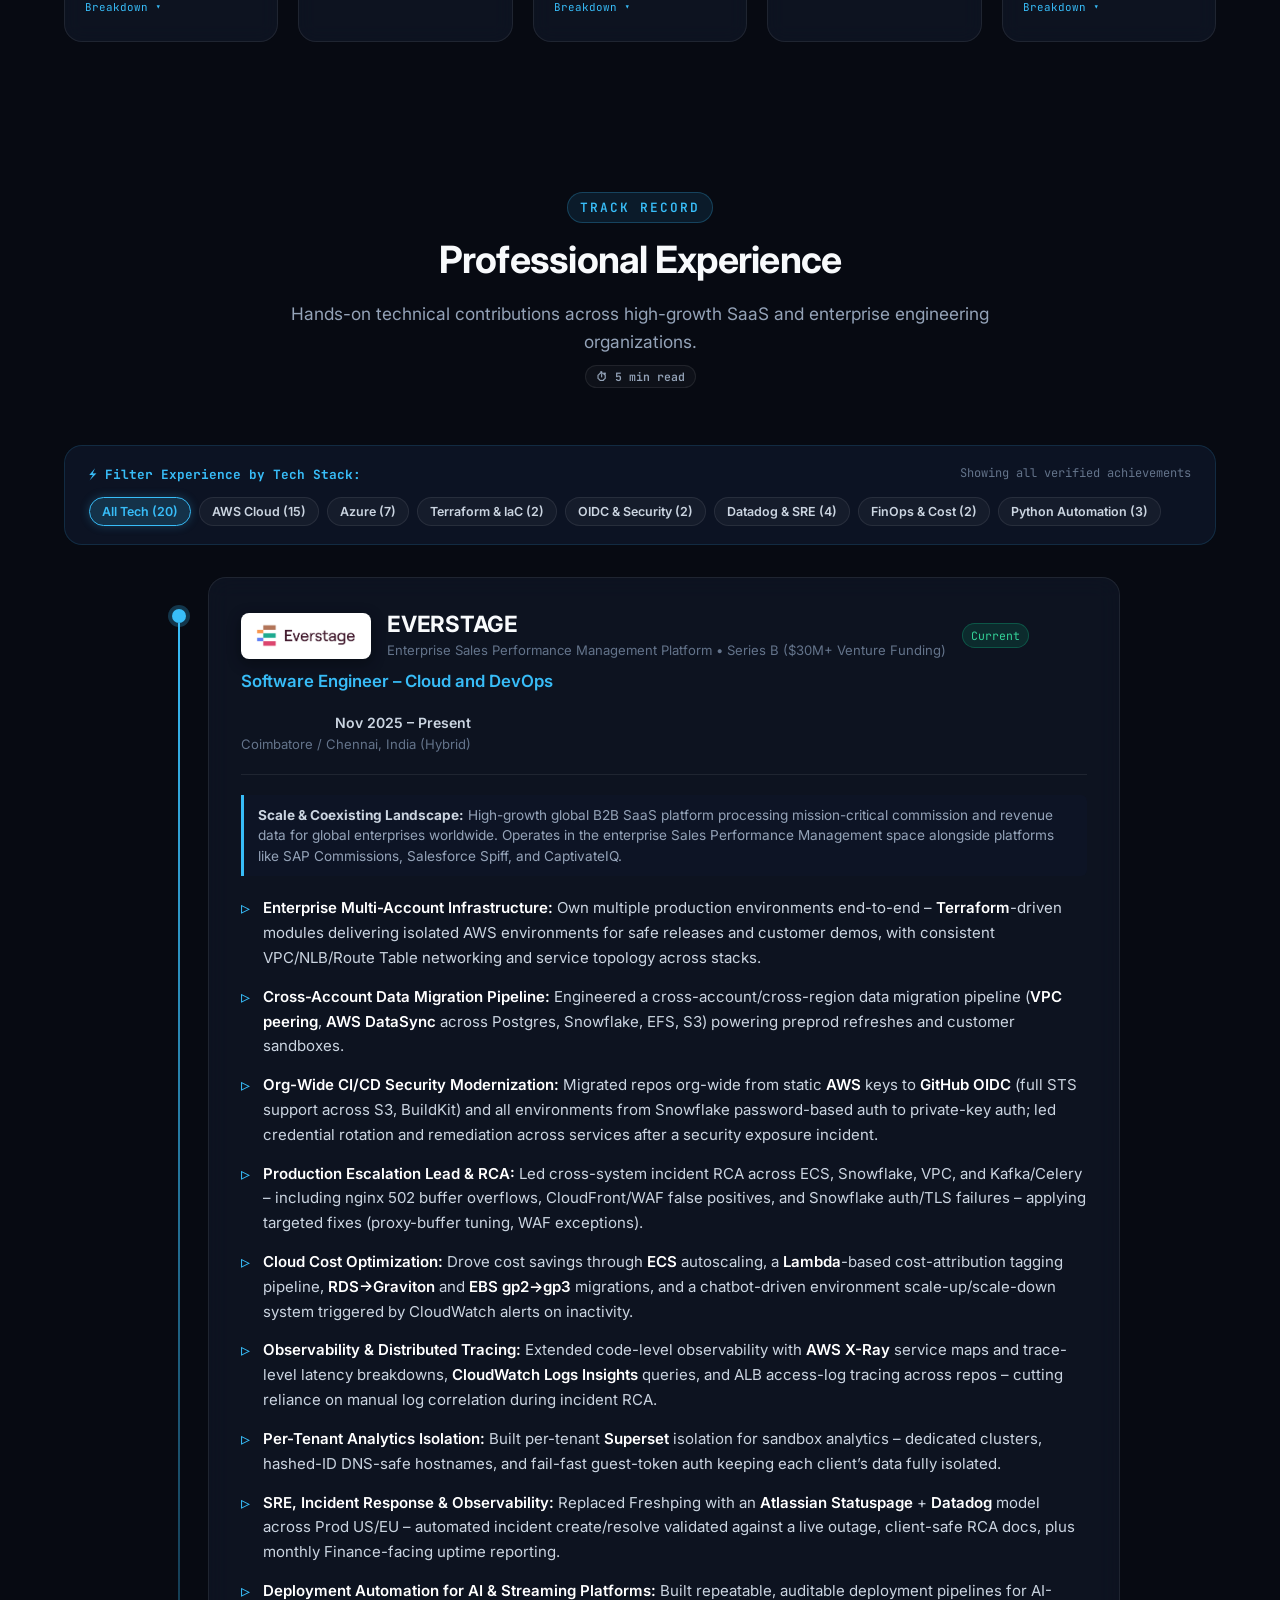
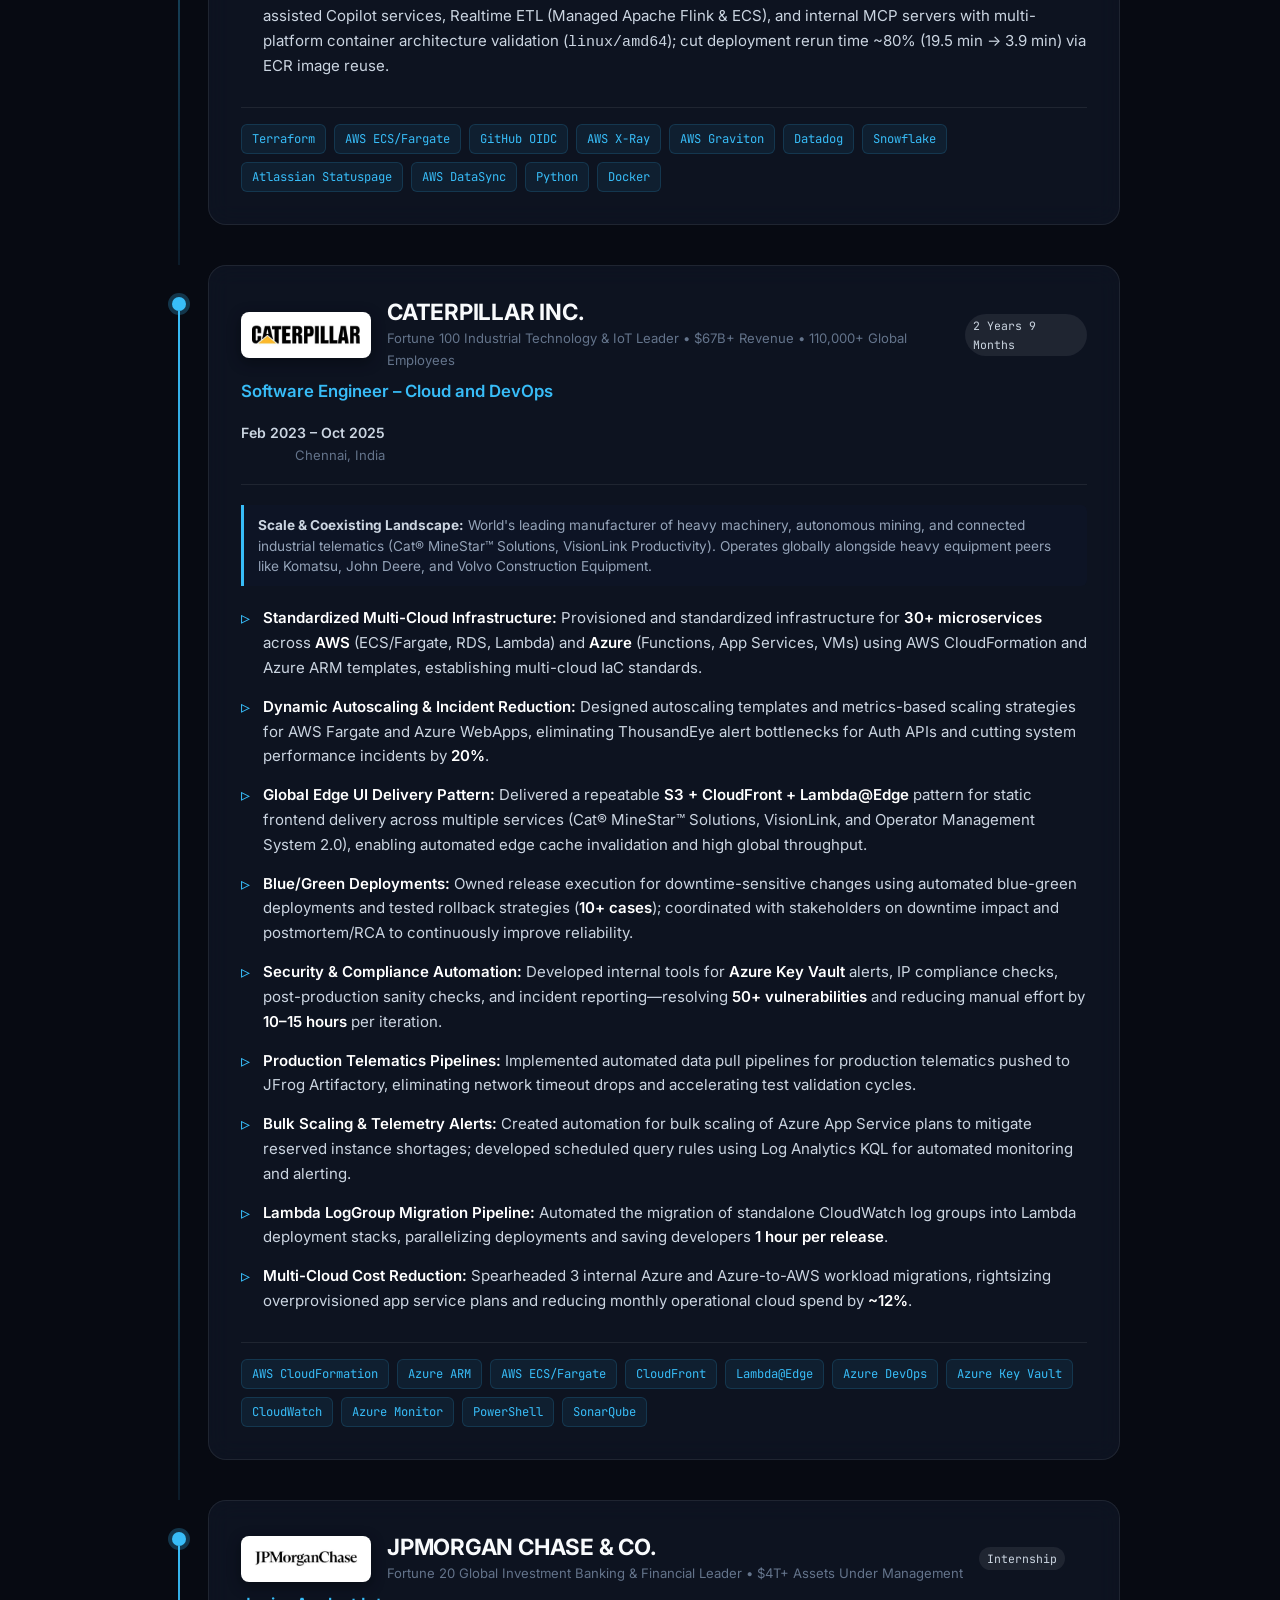
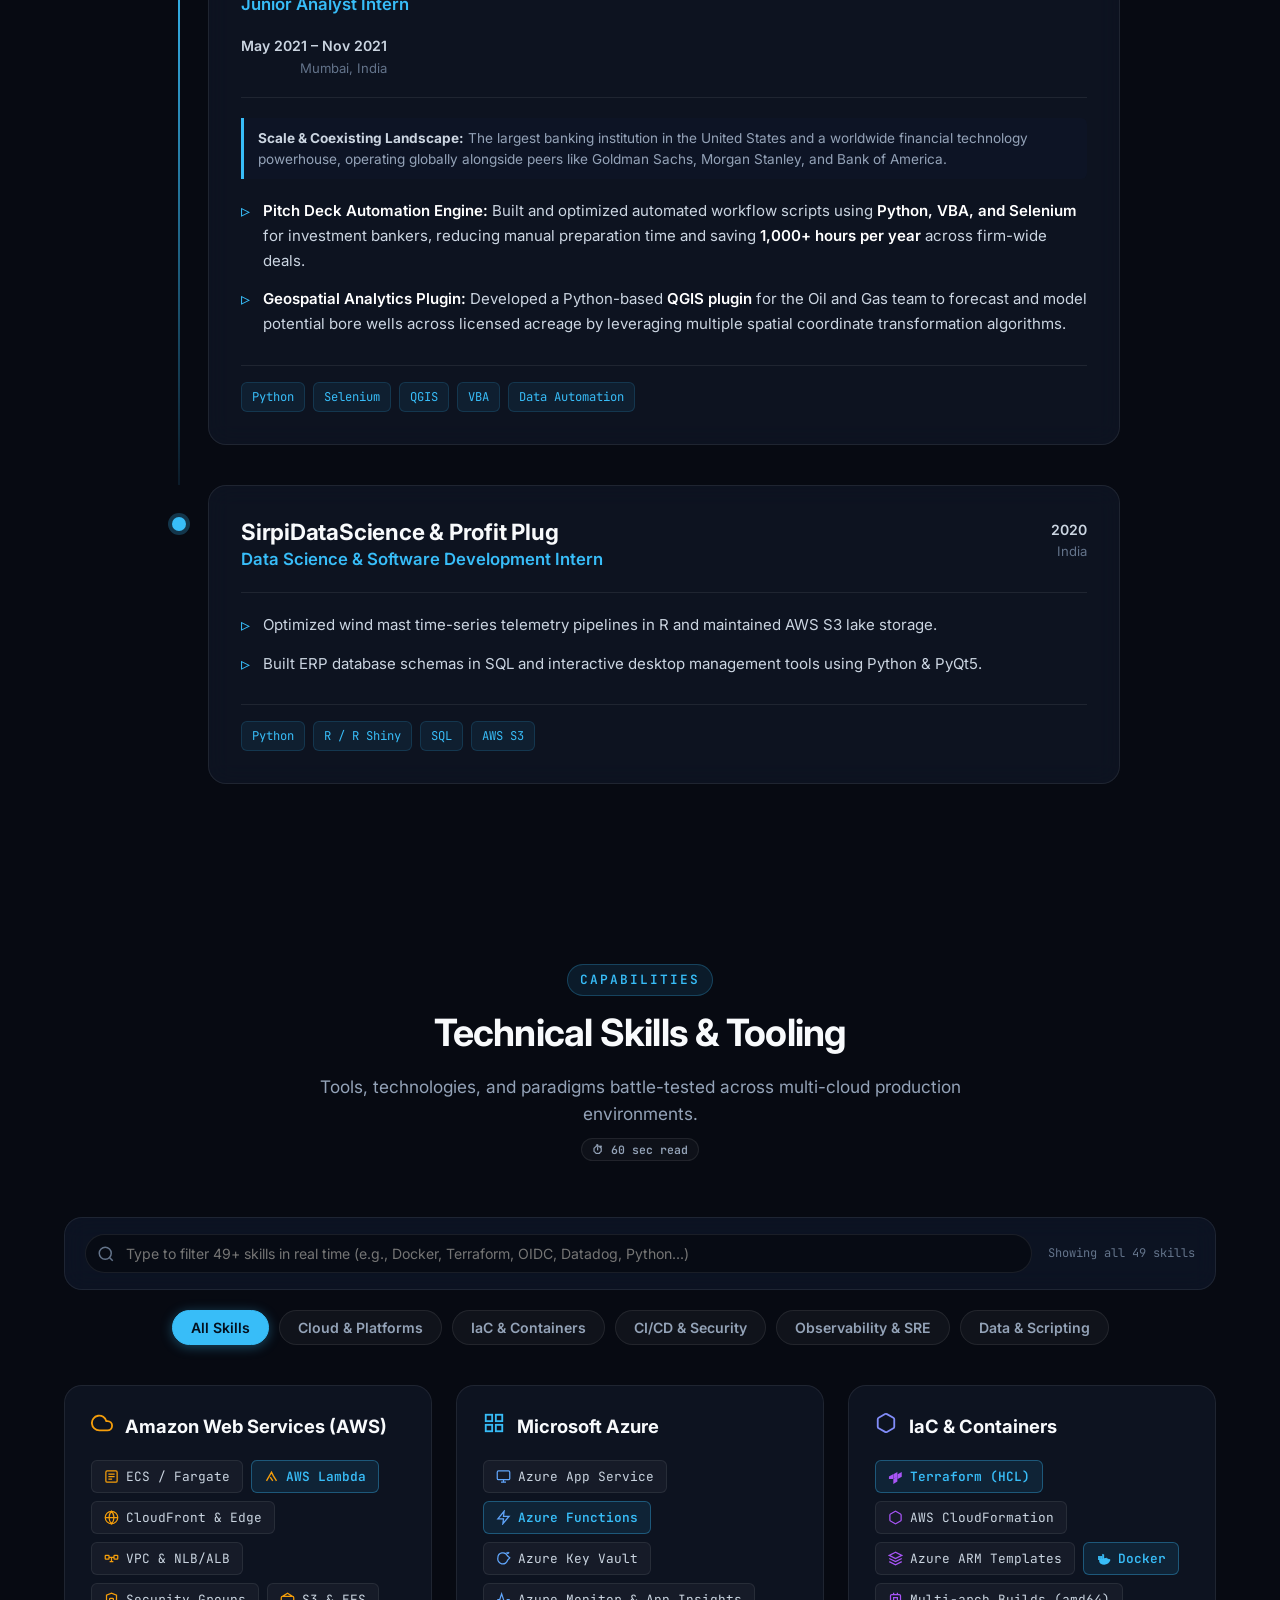
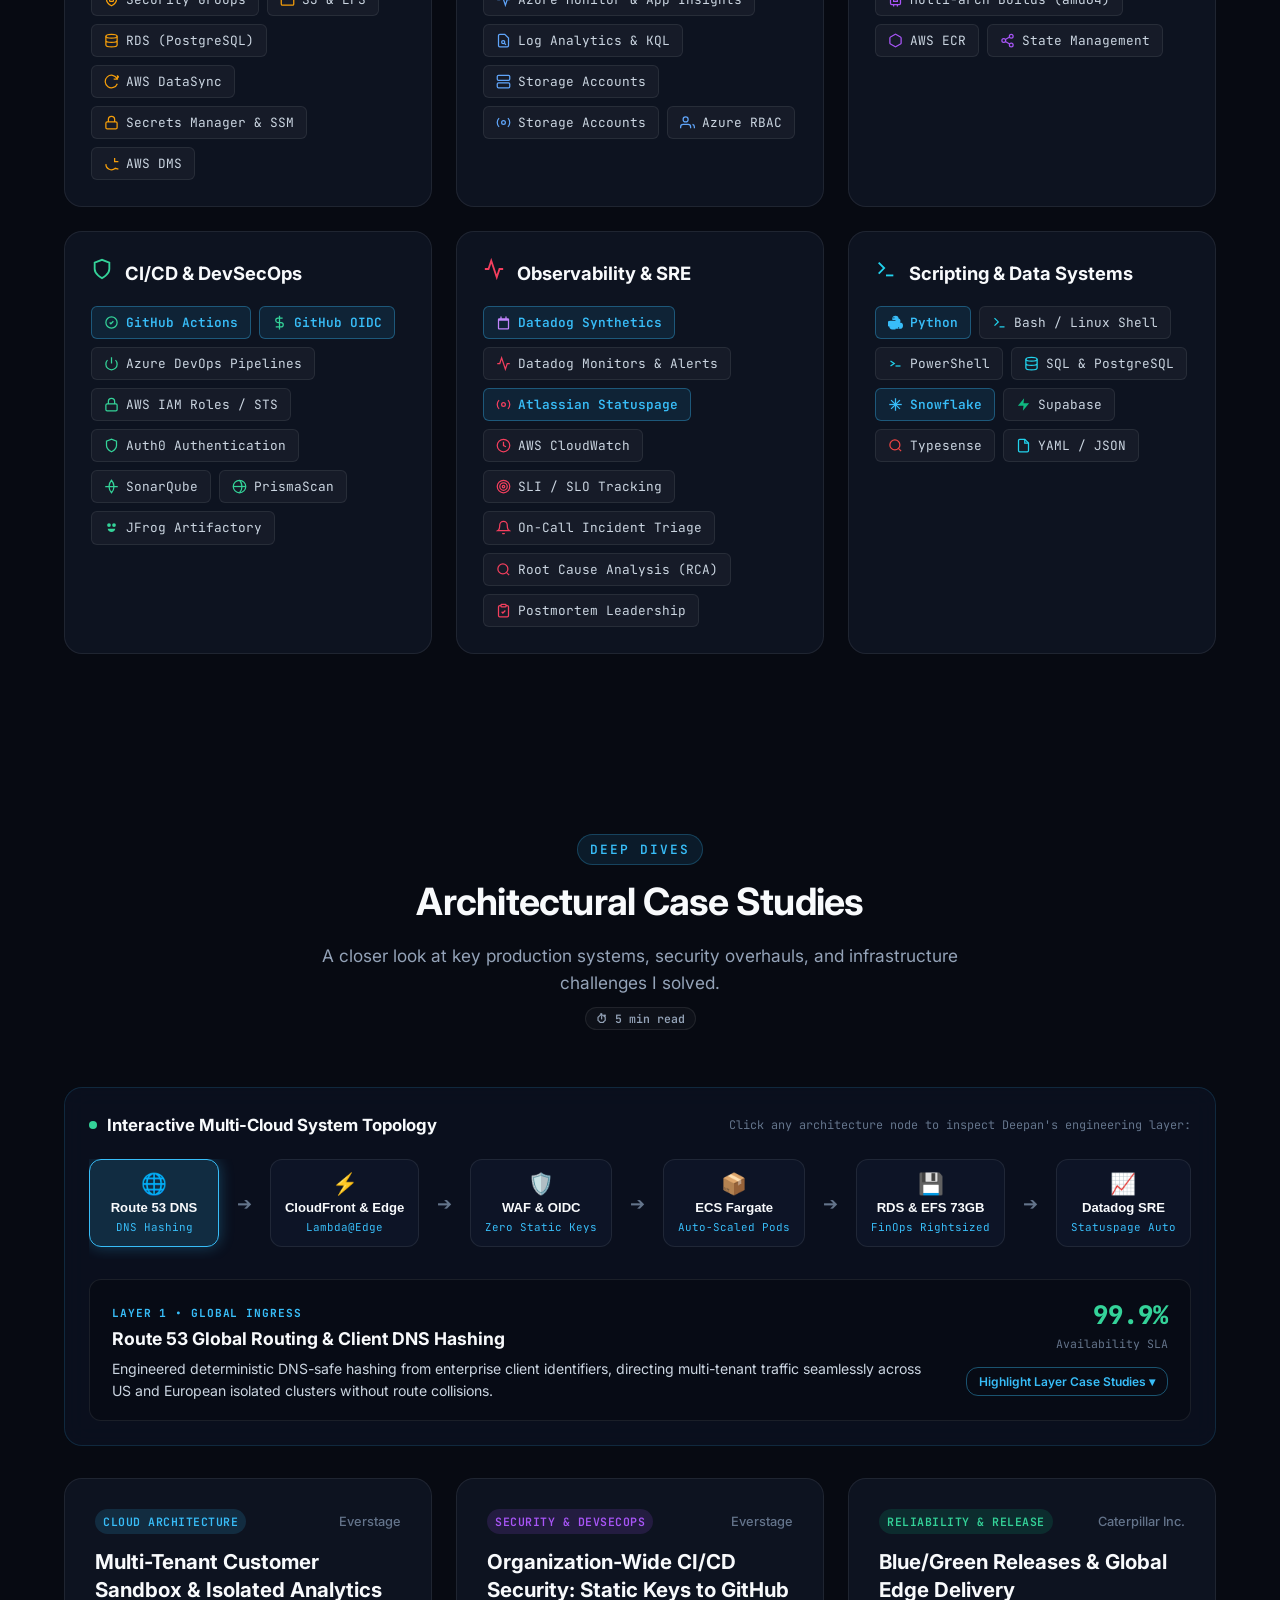
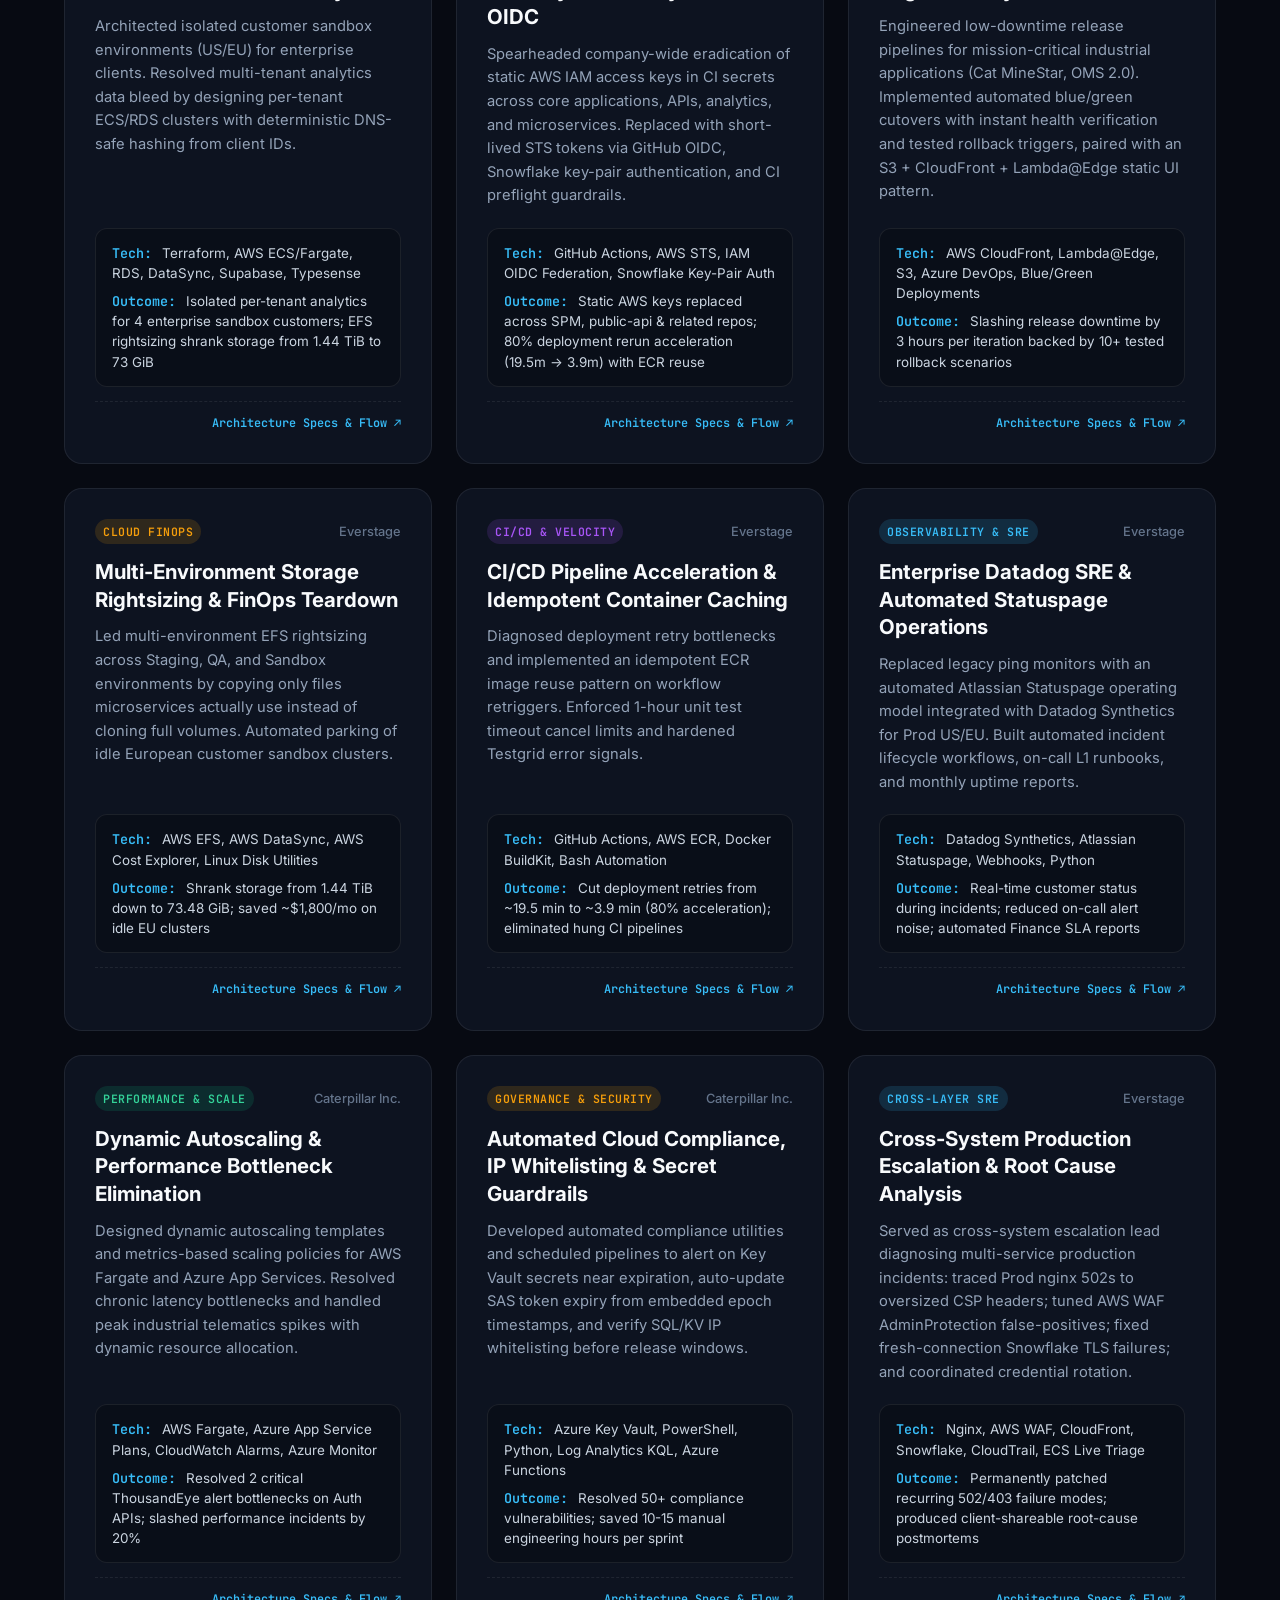
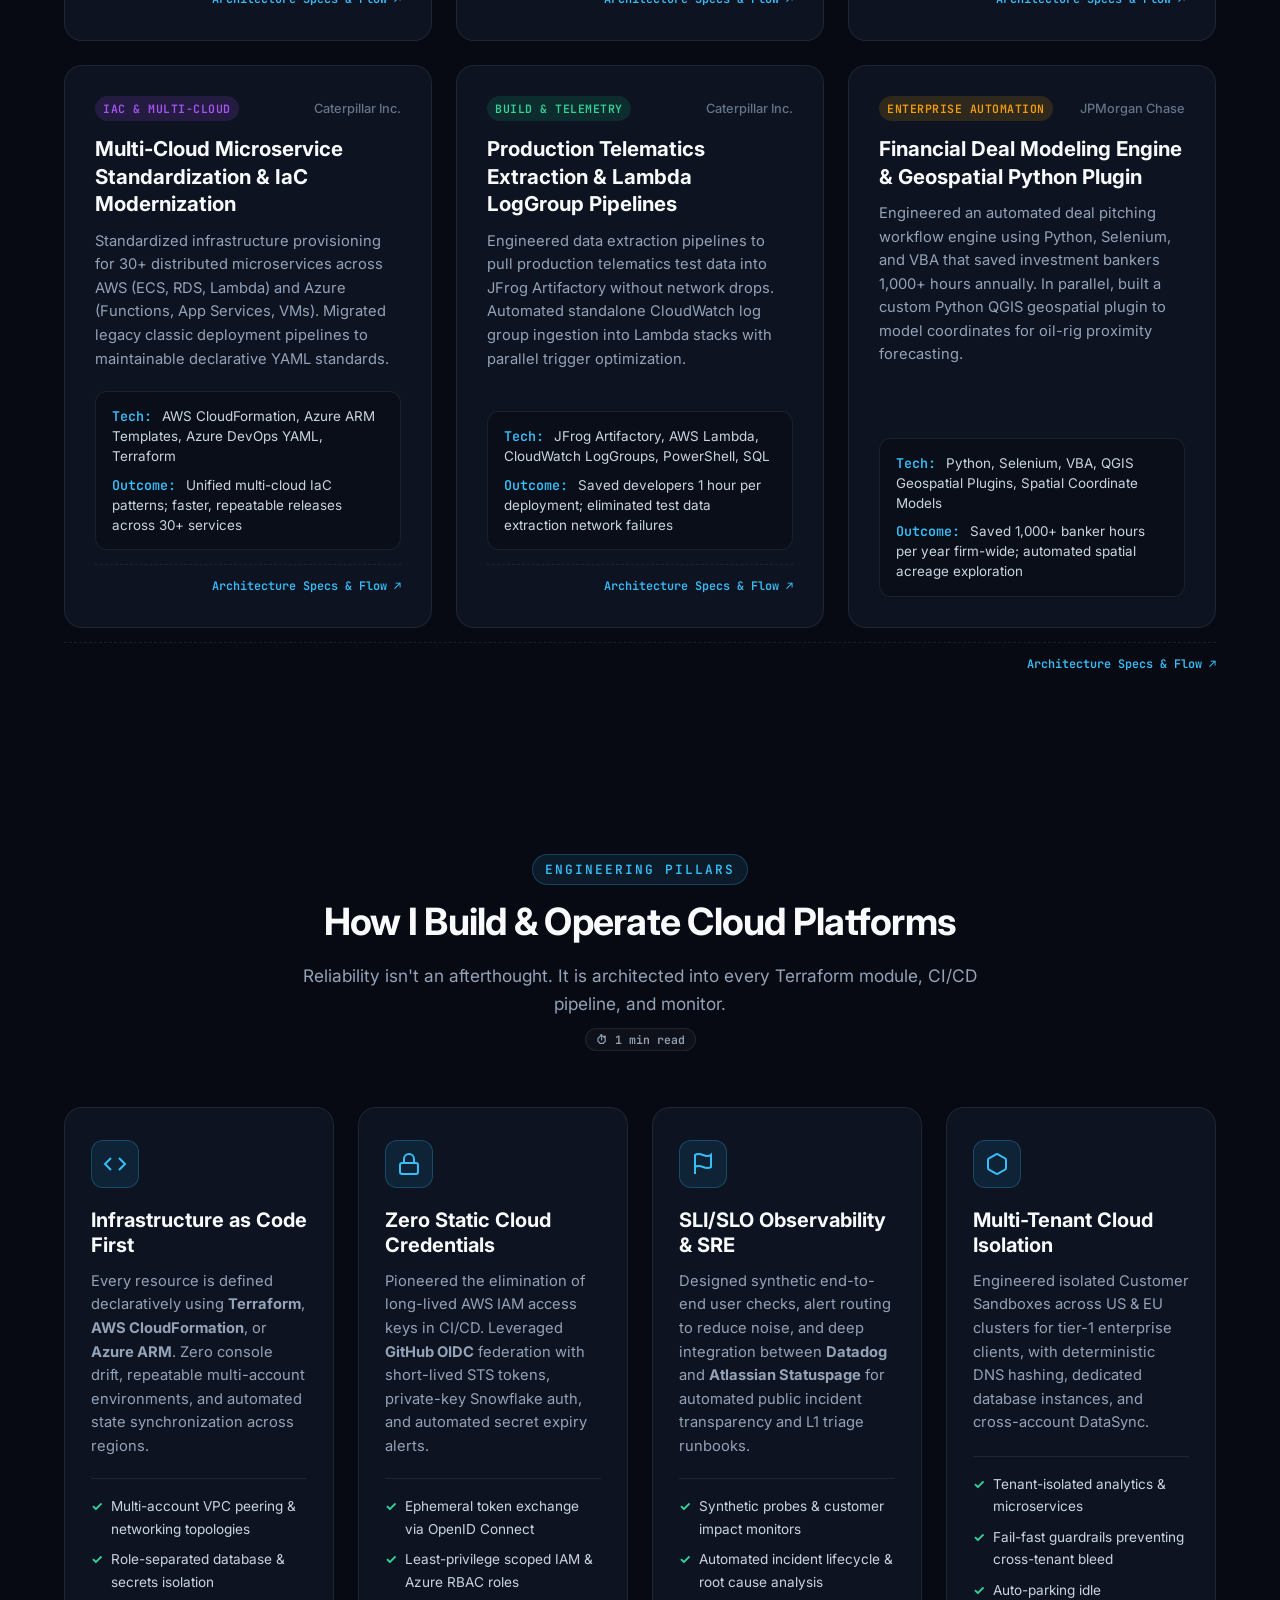
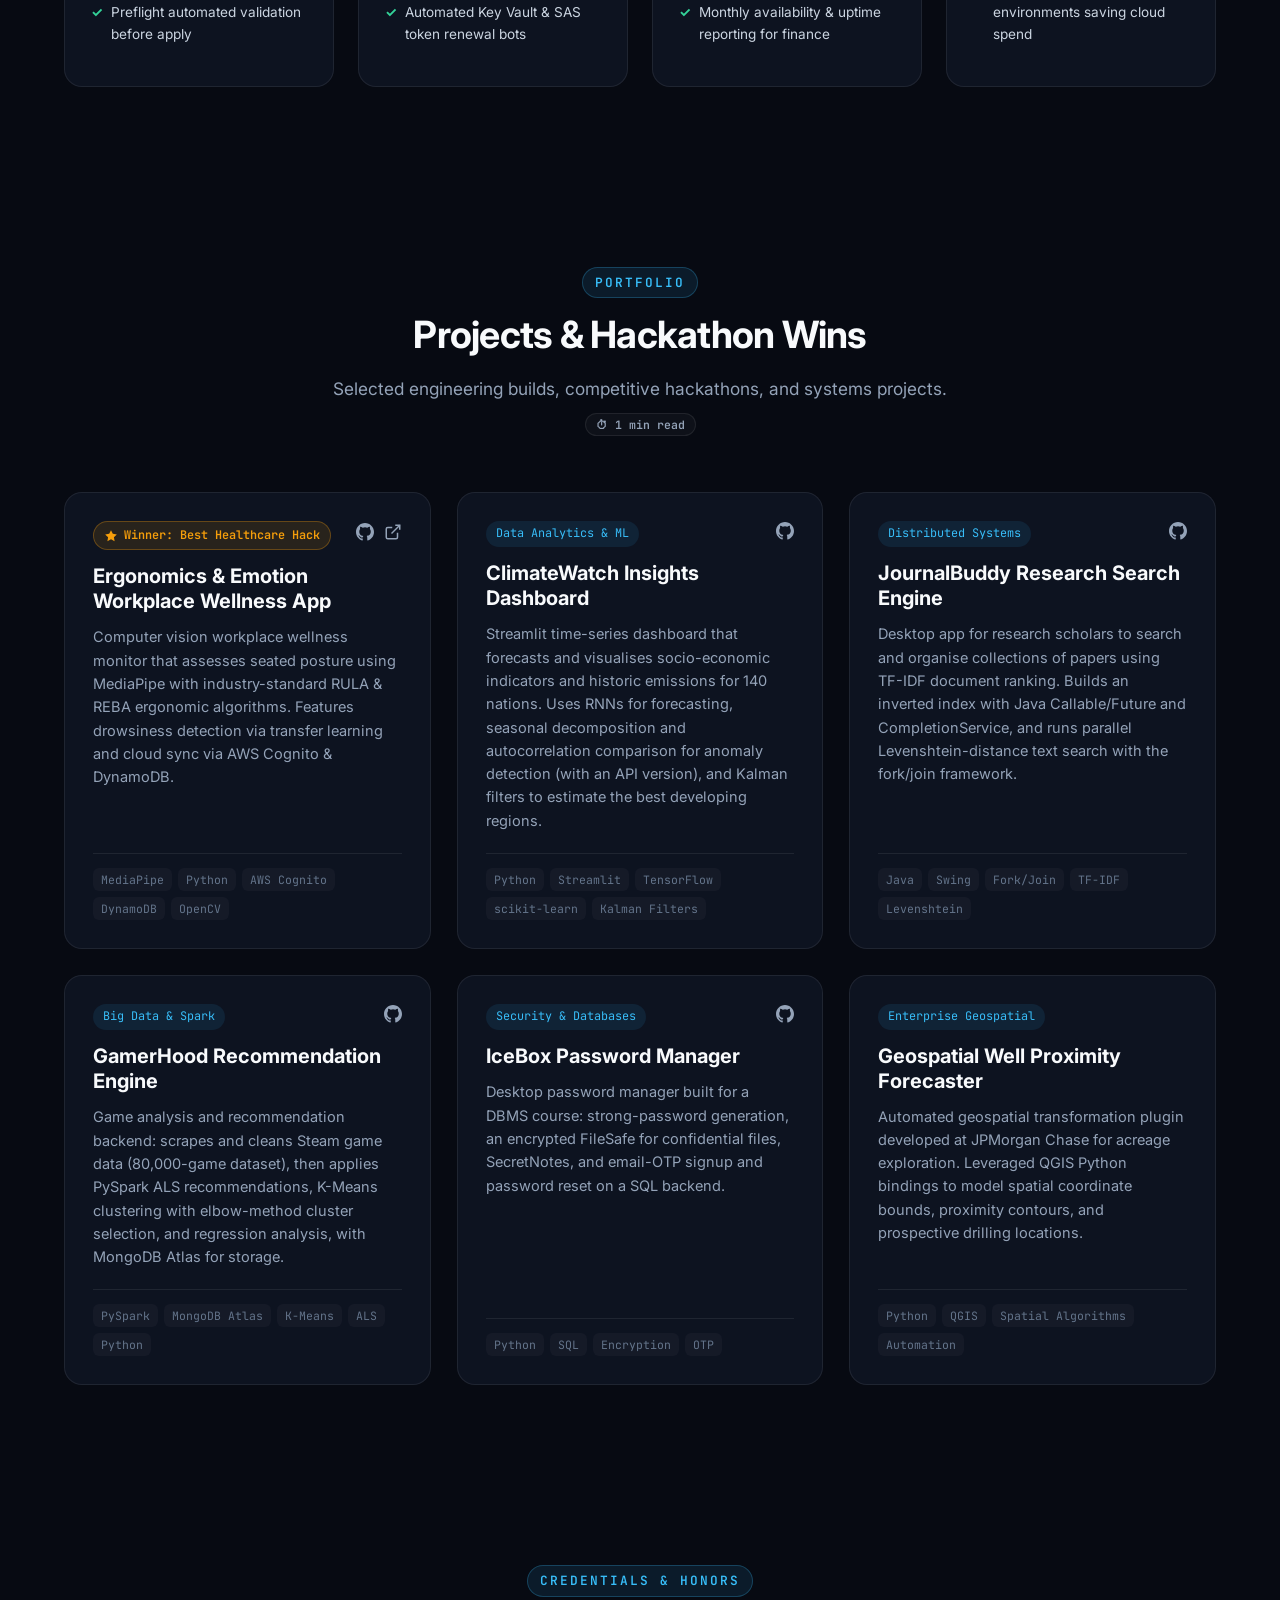
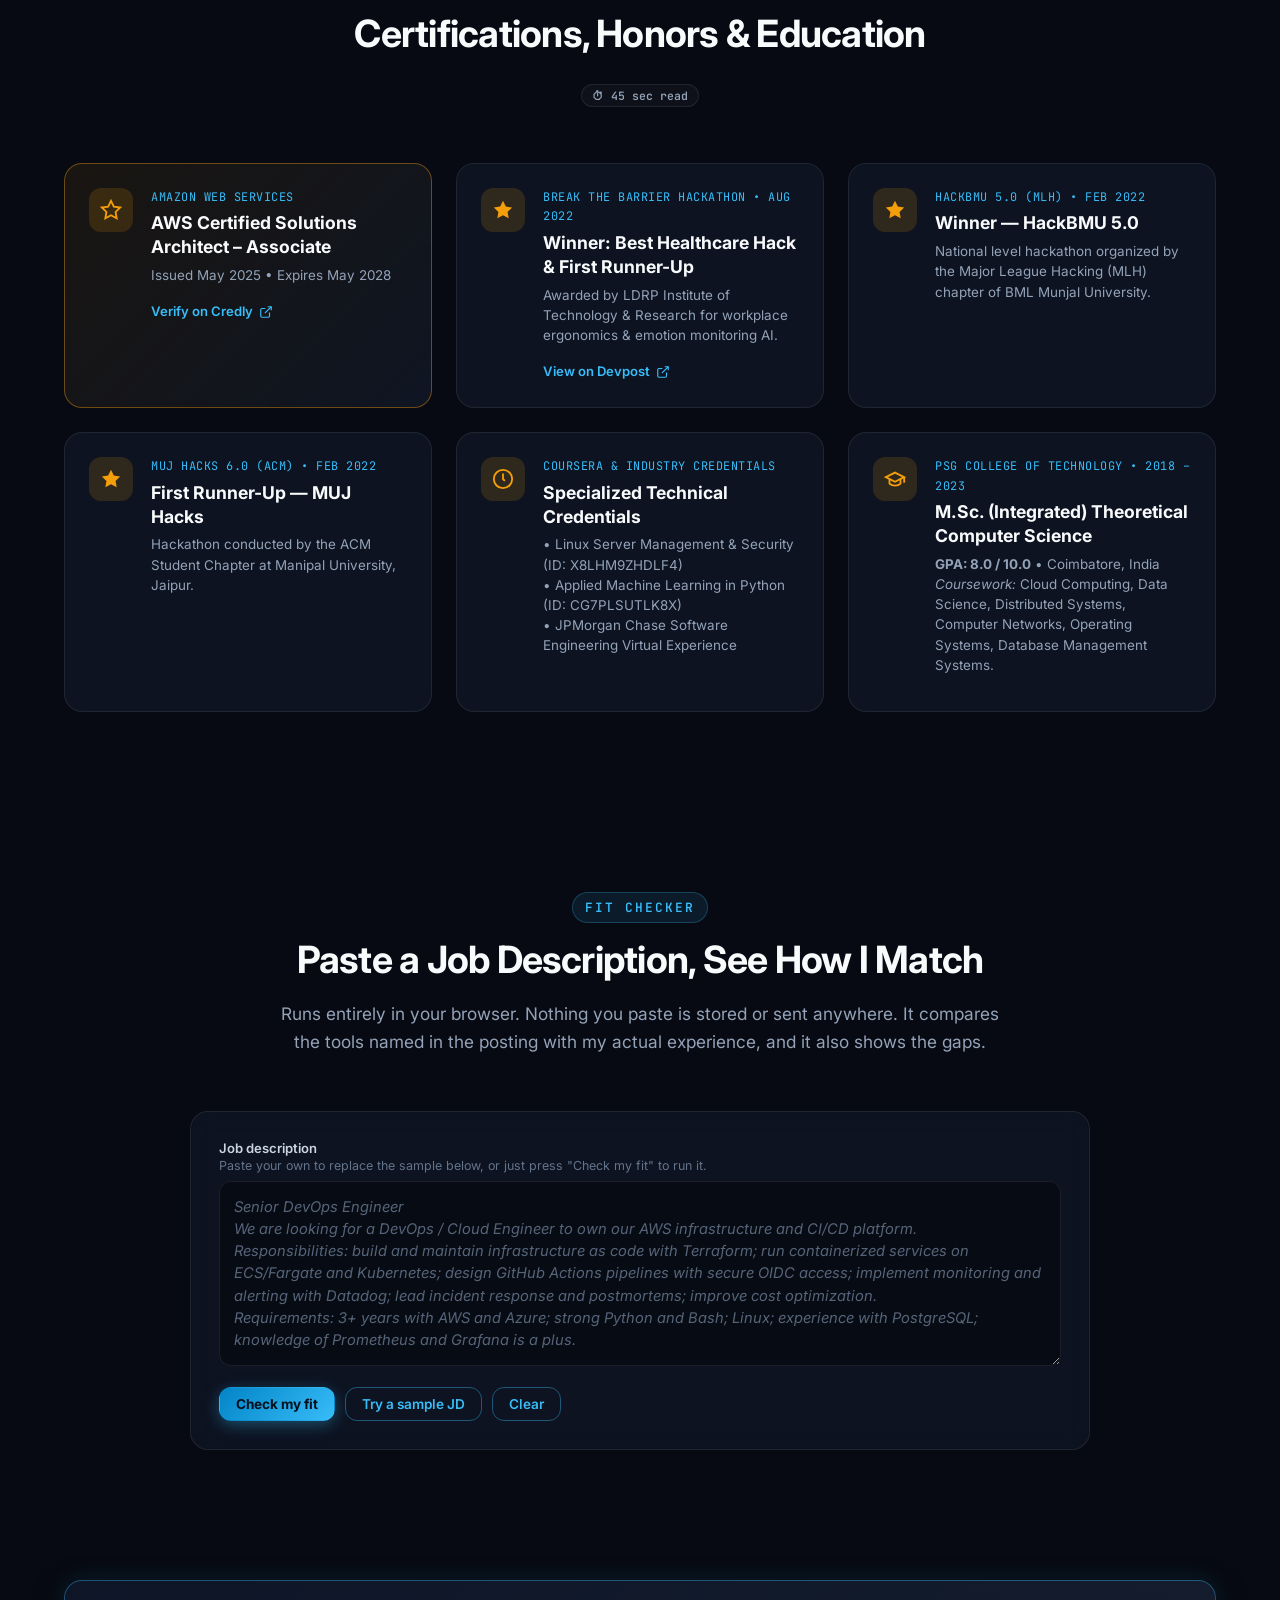
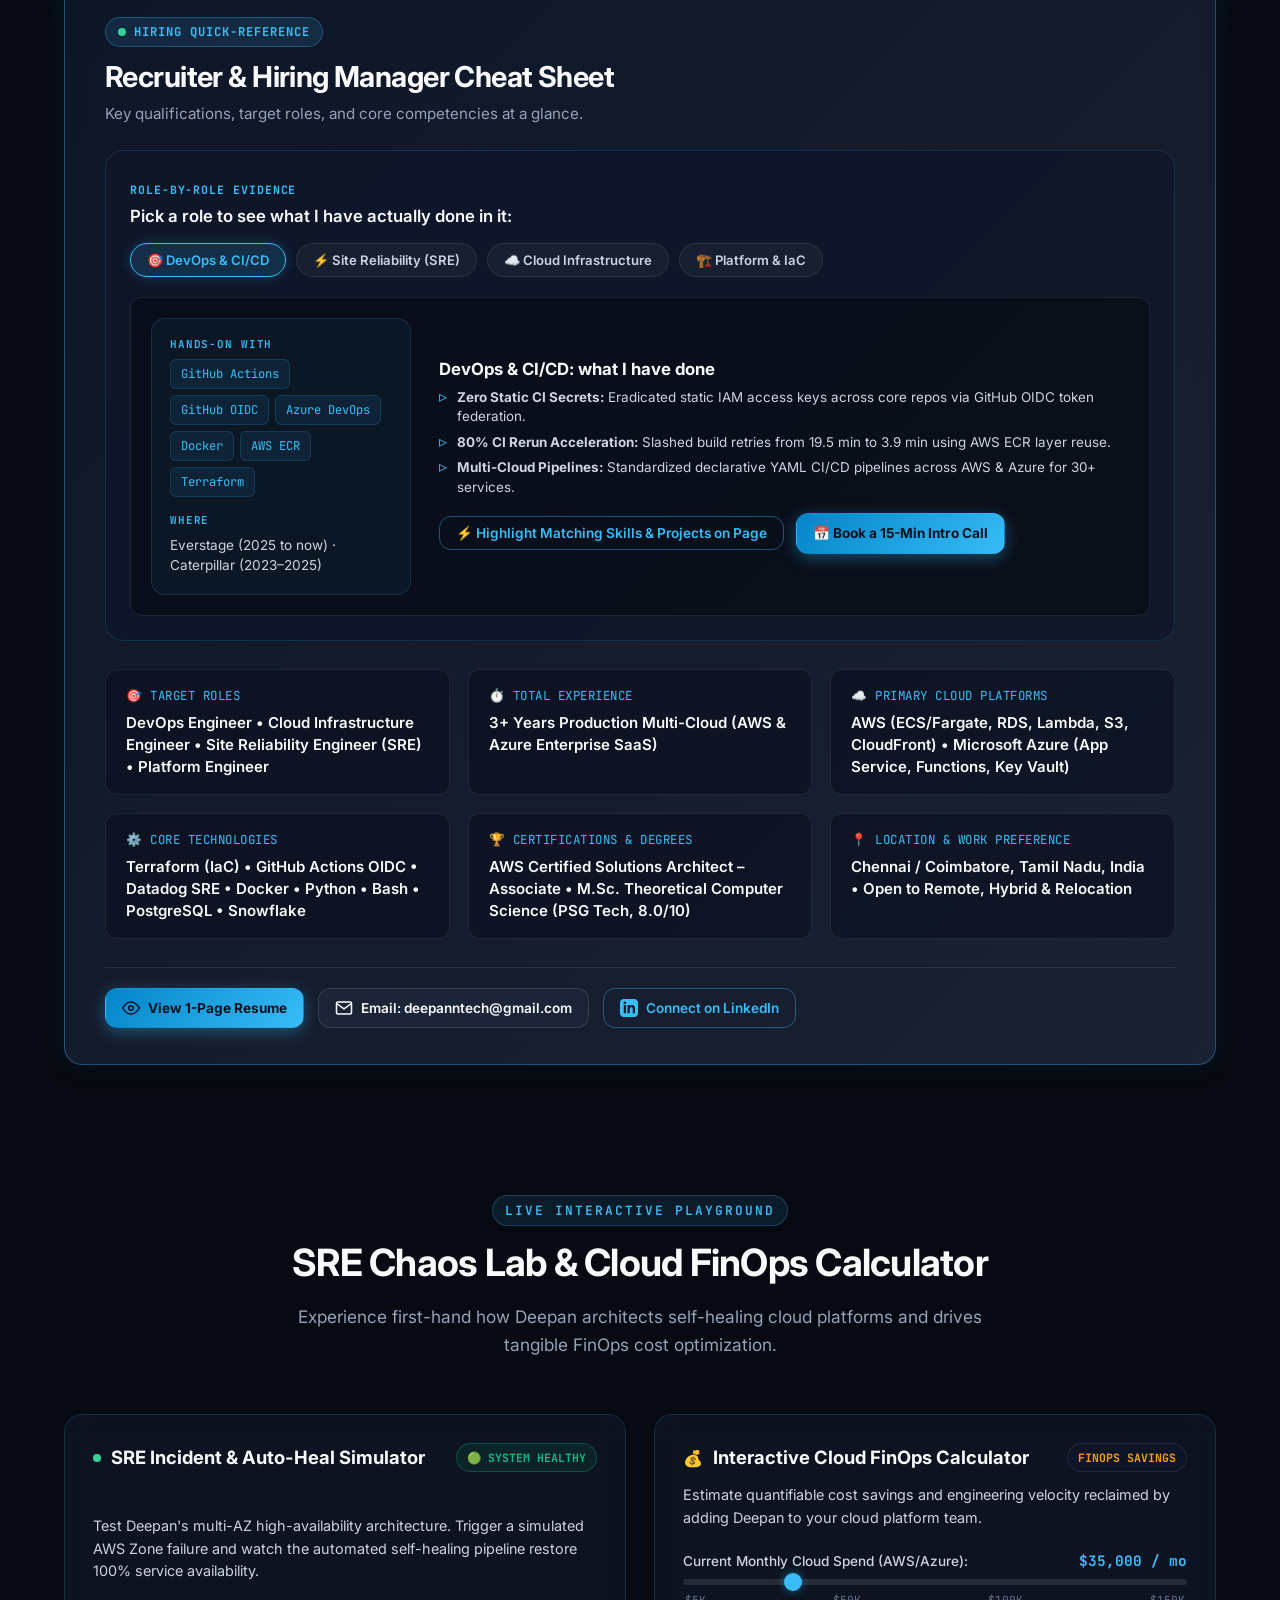
==== commit 5db080b7: "Sync Professional Experience section with the current resume-v3 content Job titles now match the res" ====
--- a/index.html
+++ b/index.html
@@ -898,7 +898,7 @@
                     </div>
                     <span class="job-badge active-badge">Current</span>
                   </div>
-                  <div class="job-role">DevOps &amp; Cloud Engineer</div>
+                  <div class="job-role">Software Engineer &ndash; Cloud and DevOps</div>
                 </div>
                 <div class="exp-meta">
                   <span class="exp-date">Nov 2025 – Present</span>
@@ -914,28 +914,31 @@
               <div class="exp-bullets">
                 <ul>
                   <li data-tech="aws terraform">
-                    <strong>Enterprise Multi-Tenant Infrastructure:</strong> Architected multi-account, multi-region <strong>Terraform</strong> modules to provision isolated Customer Sandboxes (US &amp; EU) for high-value enterprise accounts with tenant-isolated analytics clusters, deterministic DNS-safe hostnames, and cross-account <strong>AWS DataSync</strong> over VPC peering.
+                    <strong>Enterprise Multi-Account Infrastructure:</strong> Own multiple production environments end-to-end &ndash; <strong>Terraform</strong>-driven modules delivering isolated AWS environments for safe releases and customer demos, with consistent VPC/NLB/Route Table networking and service topology across stacks.
                   </li>
                   <li data-tech="aws rds">
-                    <strong>Cross-Account Data Plane Migration:</strong> Migrated the enterprise data plane across RDS (AWS DMS), Supabase, Typesense, Auth0 (tenant/app replication), Snowflake (S3 integration), and EFS via VPC peering and cross-account AWS DataSync, keeping demo and release paths aligned with production.
+                    <strong>Cross-Account Data Migration Pipeline:</strong> Engineered a cross-account/cross-region data migration pipeline (<strong>VPC peering</strong>, <strong>AWS DataSync</strong> across Postgres, Snowflake, EFS, S3) powering preprod refreshes and customer sandboxes.
                   </li>
                   <li data-tech="oidc aws">
-                    <strong>Org-Wide CI/CD Security Modernization:</strong> Led the company-wide migration of CI/CD workflows across core repositories from static AWS IAM access keys to <strong>GitHub Actions OIDC</strong> with role assumption, eliminating long-lived credentials and introducing private-key Snowflake authentication.
+                    <strong>Org-Wide CI/CD Security Modernization:</strong> Migrated repos org-wide from static <strong>AWS</strong> keys to <strong>GitHub OIDC</strong> (full STS support across S3, BuildKit) and all environments from Snowflake password-based auth to private-key auth; led credential rotation and remediation across services after a security exposure incident.
+                  </li>
+                  <li data-tech="datadog aws">
+                    <strong>Production Escalation Lead &amp; RCA:</strong> Led cross-system incident RCA across ECS, Snowflake, VPC, and Kafka/Celery &ndash; including nginx 502 buffer overflows, CloudFront/WAF false positives, and Snowflake auth/TLS failures &ndash; applying targeted fixes (proxy-buffer tuning, WAF exceptions).
+                  </li>
+                  <li data-tech="aws finops">
+                    <strong>Cloud Cost Optimization:</strong> Drove cost savings through <strong>ECS</strong> autoscaling, a <strong>Lambda</strong>-based cost-attribution tagging pipeline, <strong>RDS&rarr;Graviton</strong> and <strong>EBS gp2&rarr;gp3</strong> migrations, and a chatbot-driven environment scale-up/scale-down system triggered by CloudWatch alerts on inactivity.
                   </li>
                   <li data-tech="aws">
-                    <strong>Optimized CI/CD &amp; Deploy Reruns:</strong> Reduced deployment rerun times by <strong>80% (from 19.5 min to 3.9 min)</strong> by landing an idempotent ECR container image reuse strategy on retriggers; authored timeout guardrails and CI preflight checks to catch misconfigurations early.
+                    <strong>Observability &amp; Distributed Tracing:</strong> Extended code-level observability with <strong>AWS X-Ray</strong> service maps and trace-level latency breakdowns, <strong>CloudWatch Logs Insights</strong> queries, and ALB access-log tracing across repos &ndash; cutting reliance on manual log correlation during incident RCA.
+                  </li>
+                  <li data-tech="aws">
+                    <strong>Per-Tenant Analytics Isolation:</strong> Built per-tenant <strong>Superset</strong> isolation for sandbox analytics &ndash; dedicated clusters, hashed-ID DNS-safe hostnames, and fail-fast guest-token auth keeping each client&rsquo;s data fully isolated.
                   </li>
                   <li data-tech="datadog aws">
-                    <strong>SRE, Incident Response &amp; Observability:</strong> Replaced legacy ping monitors with an automated <strong>Atlassian Statuspage</strong> operating model integrated with <strong>Datadog Synthetics</strong> for Prod US/EU; created automated incident resolution, L1 runbooks, and monthly uptime reports; cut production release downtime by <strong>2 hours</strong>.
+                    <strong>SRE, Incident Response &amp; Observability:</strong> Replaced Freshping with an <strong>Atlassian Statuspage</strong> + <strong>Datadog</strong> model across Prod US/EU &ndash; automated incident create/resolve validated against a live outage, client-safe RCA docs, plus monthly Finance-facing uptime reporting.
                   </li>
                   <li data-tech="aws">
-                    <strong>Deployment Automation for AI &amp; Streaming Platforms:</strong> Built repeatable, auditable deployment pipelines for AI-assisted Copilot services, Realtime ETL (Managed Apache Flink &amp; ECS), and internal MCP servers with multi-platform container architecture validation (<code>linux/amd64</code>).
-                  </li>
-                  <li data-tech="aws finops">
-                    <strong>Cloud Cost Optimization &amp; Rightsizing:</strong> Led multi-environment EFS rightsizing across Staging, QA, and Sandbox environments, shrinking disk consumption from <strong>1.44 TiB down to 73.48 GiB</strong>; parked idle customer sandbox EU clusters to save <strong>~$1,800/month</strong> in AWS spend.
-                  </li>
-                  <li data-tech="datadog aws">
-                    <strong>Production Escalation Lead &amp; RCA:</strong> Led diagnosis, live mitigation, and permanent root-cause remediation for critical production incidents (nginx 502 buffer overflows, WAF AdminProtection false-positives, Snowflake JWT private-key discrepancies, and cross-repo secret rotation).
+                    <strong>Deployment Automation for AI &amp; Streaming Platforms:</strong> Built repeatable, auditable deployment pipelines for AI-assisted Copilot services, Realtime ETL (Managed Apache Flink &amp; ECS), and internal MCP servers with multi-platform container architecture validation (<code>linux/amd64</code>); cut deployment rerun time ~80% (19.5 min &rarr; 3.9 min) via ECR image reuse.
                   </li>
                 </ul>
               </div>
@@ -944,10 +947,10 @@
                 <span class="tech-pill">Terraform</span>
                 <span class="tech-pill">AWS ECS/Fargate</span>
                 <span class="tech-pill">GitHub OIDC</span>
+                <span class="tech-pill">AWS X-Ray</span>
+                <span class="tech-pill">AWS Graviton</span>
                 <span class="tech-pill">Datadog</span>
                 <span class="tech-pill">Snowflake</span>
-                <span class="tech-pill">Supabase</span>
-                <span class="tech-pill">Typesense</span>
                 <span class="tech-pill">Atlassian Statuspage</span>
                 <span class="tech-pill">AWS DataSync</span>
                 <span class="tech-pill">Python</span>
@@ -975,7 +978,7 @@
                     </div>
                     <span class="job-badge">2 Years 9 Months</span>
                   </div>
-                  <div class="job-role">Cloud and DevOps Engineer</div>
+                  <div class="job-role">Software Engineer &ndash; Cloud and DevOps</div>
                 </div>
                 <div class="exp-meta">
                   <span class="exp-date">Feb 2023 – Oct 2025</span>
@@ -1000,10 +1003,10 @@
                     <strong>Global Edge UI Delivery Pattern:</strong> Delivered a repeatable <strong>S3 + CloudFront + Lambda@Edge</strong> pattern for static frontend delivery across multiple services (Cat® MineStar™ Solutions, VisionLink, and Operator Management System 2.0), enabling automated edge cache invalidation and high global throughput.
                   </li>
                   <li data-tech="aws azure">
-                    <strong>Blue/Green Deployments:</strong> Owned release execution for downtime-sensitive systems using automated blue-green cutovers and validated rollback plans with tested rollback strategies (<strong>10+ cases</strong>), reducing release downtime by <strong>3 hours per iteration</strong>.
+                    <strong>Blue/Green Deployments:</strong> Owned release execution for downtime-sensitive changes using automated blue-green deployments and tested rollback strategies (<strong>10+ cases</strong>); coordinated with stakeholders on downtime impact and postmortem/RCA to continuously improve reliability.
                   </li>
                   <li data-tech="azure oidc python">
-                    <strong>Security &amp; Compliance Automation:</strong> Developed custom PowerShell and Python utilities for <strong>Azure Key Vault secret expiration alerts</strong>, SAS token epoch auto-renewal, and SQL/KV IP whitelisting verification—resolving <strong>50+ vulnerabilities</strong> and saving 10–15 hours of manual engineering effort per sprint.
+                    <strong>Security &amp; Compliance Automation:</strong> Developed internal tools for <strong>Azure Key Vault</strong> alerts, IP compliance checks, post-production sanity checks, and incident reporting—resolving <strong>50+ vulnerabilities</strong> and reducing manual effort by <strong>10&ndash;15 hours</strong> per iteration.
                   </li>
                   <li data-tech="azure">
                     <strong>Production Telematics Pipelines:</strong> Implemented automated data pull pipelines for production telematics pushed to JFrog Artifactory, eliminating network timeout drops and accelerating test validation cycles.
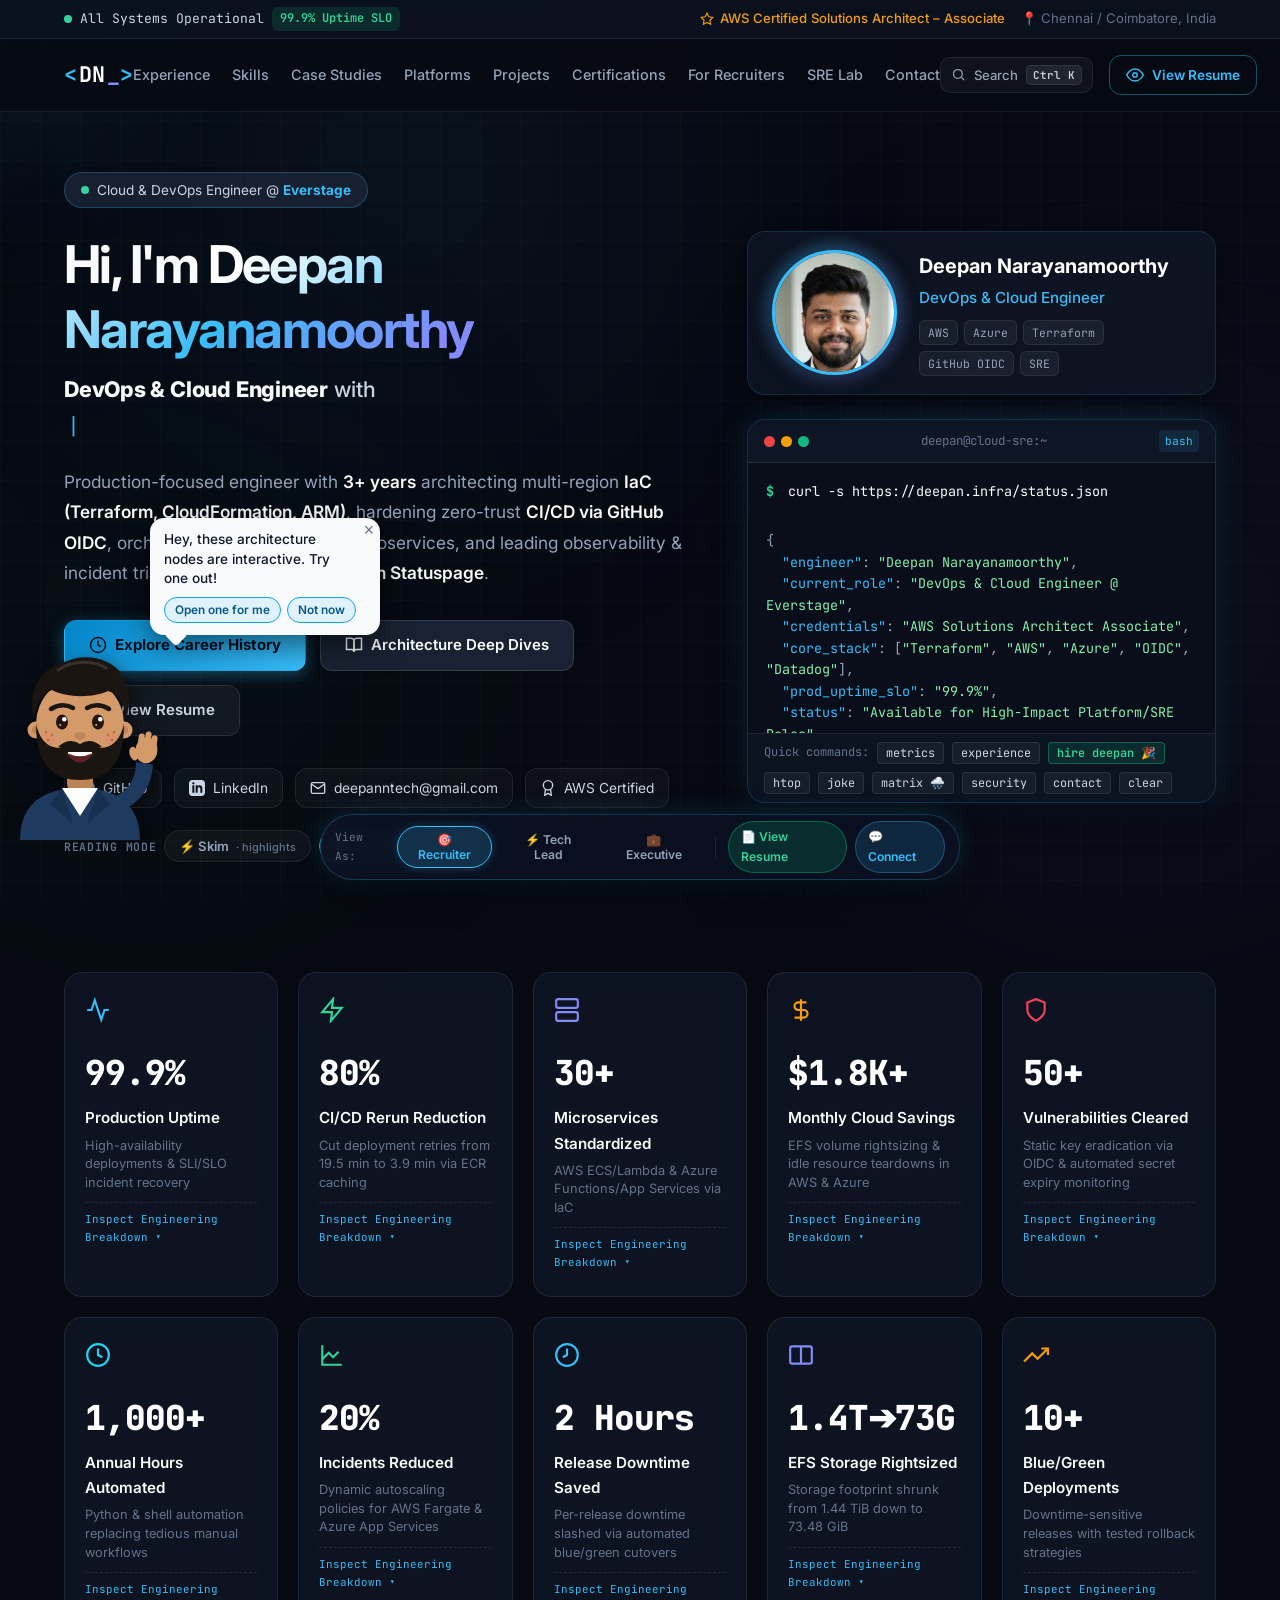
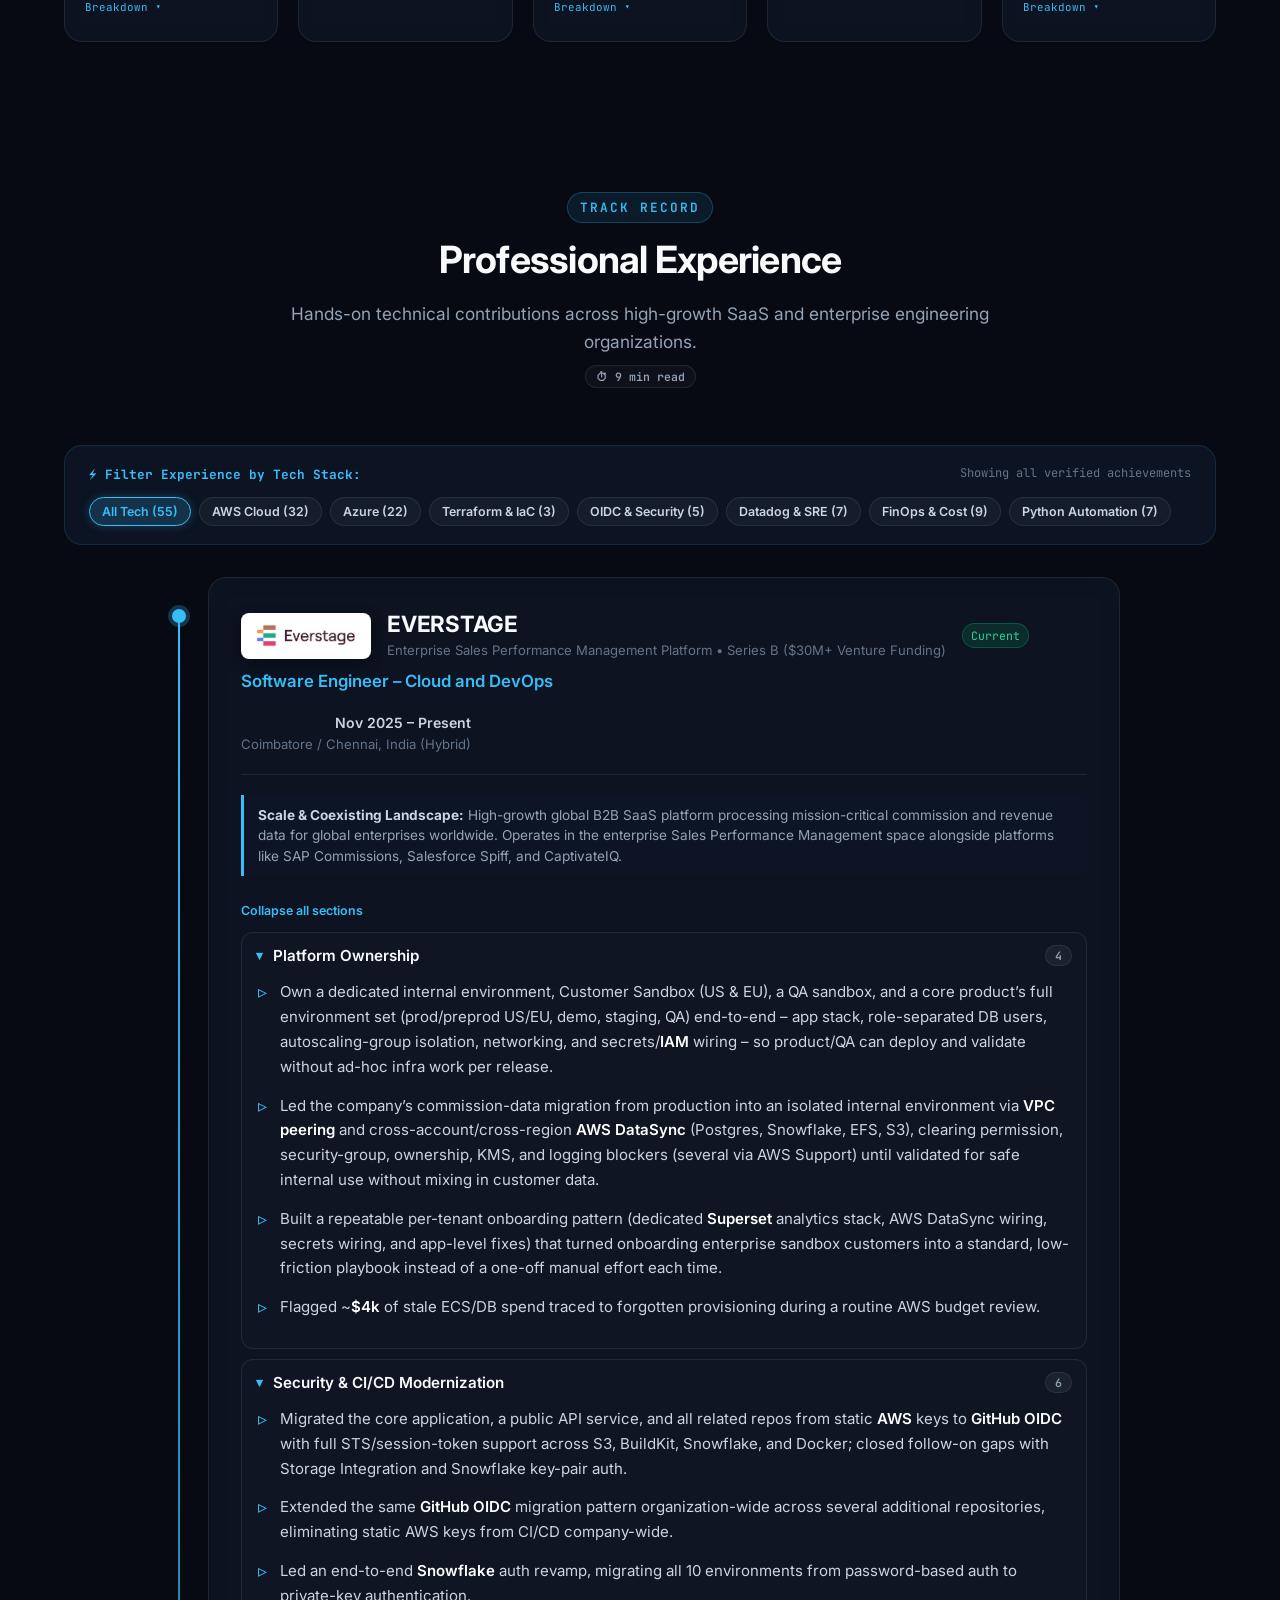
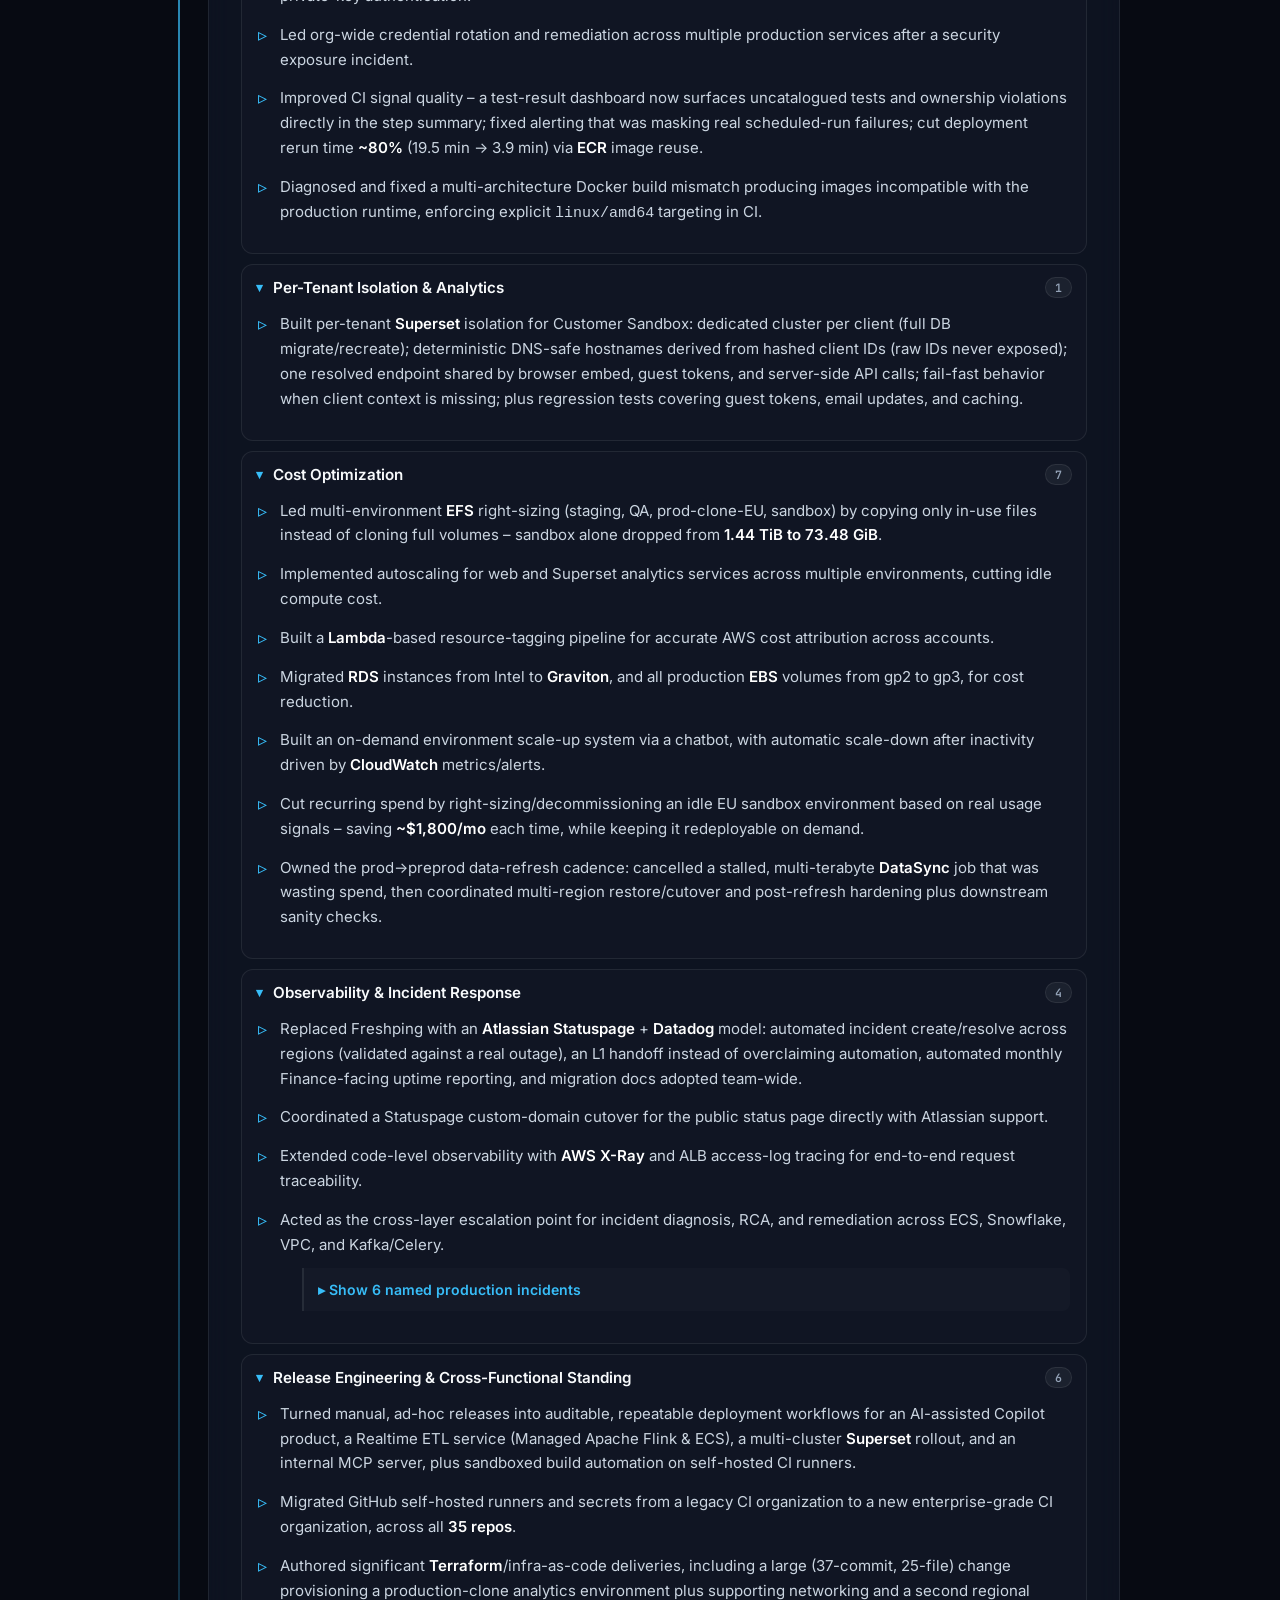
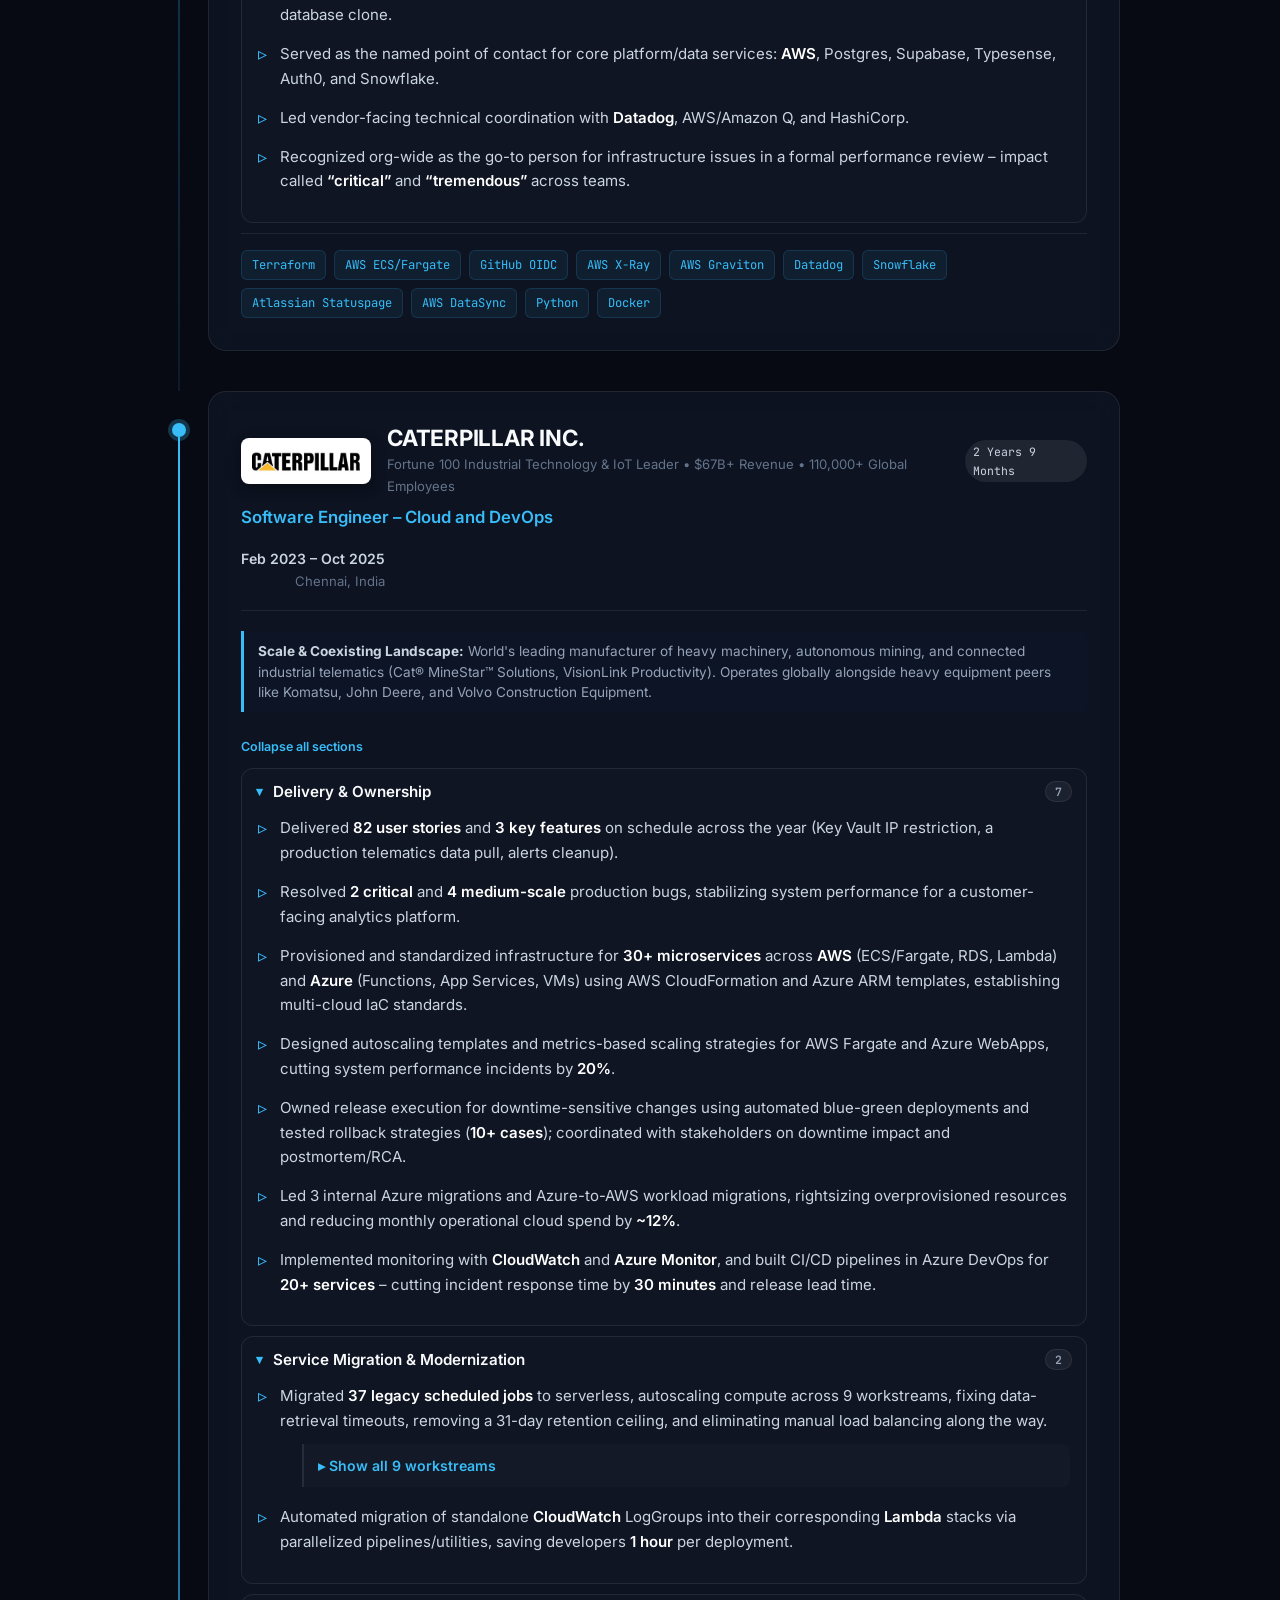
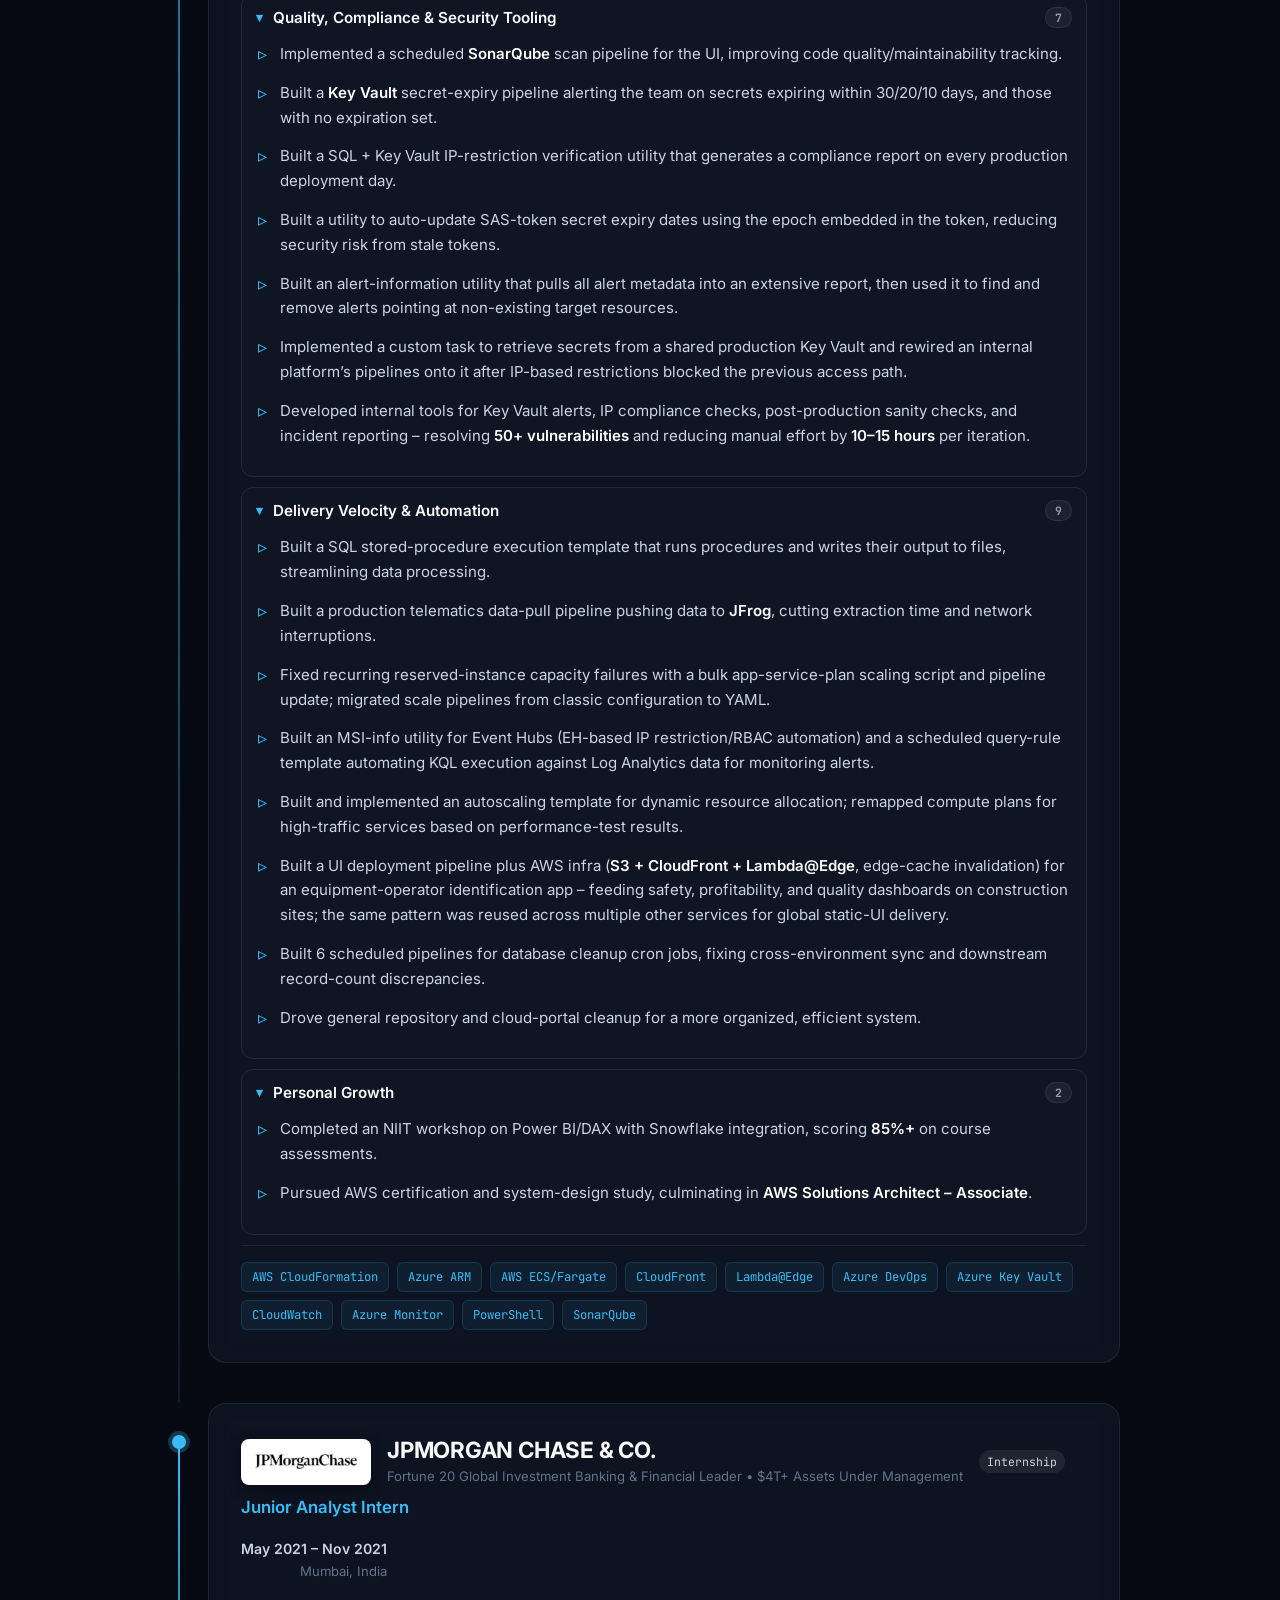
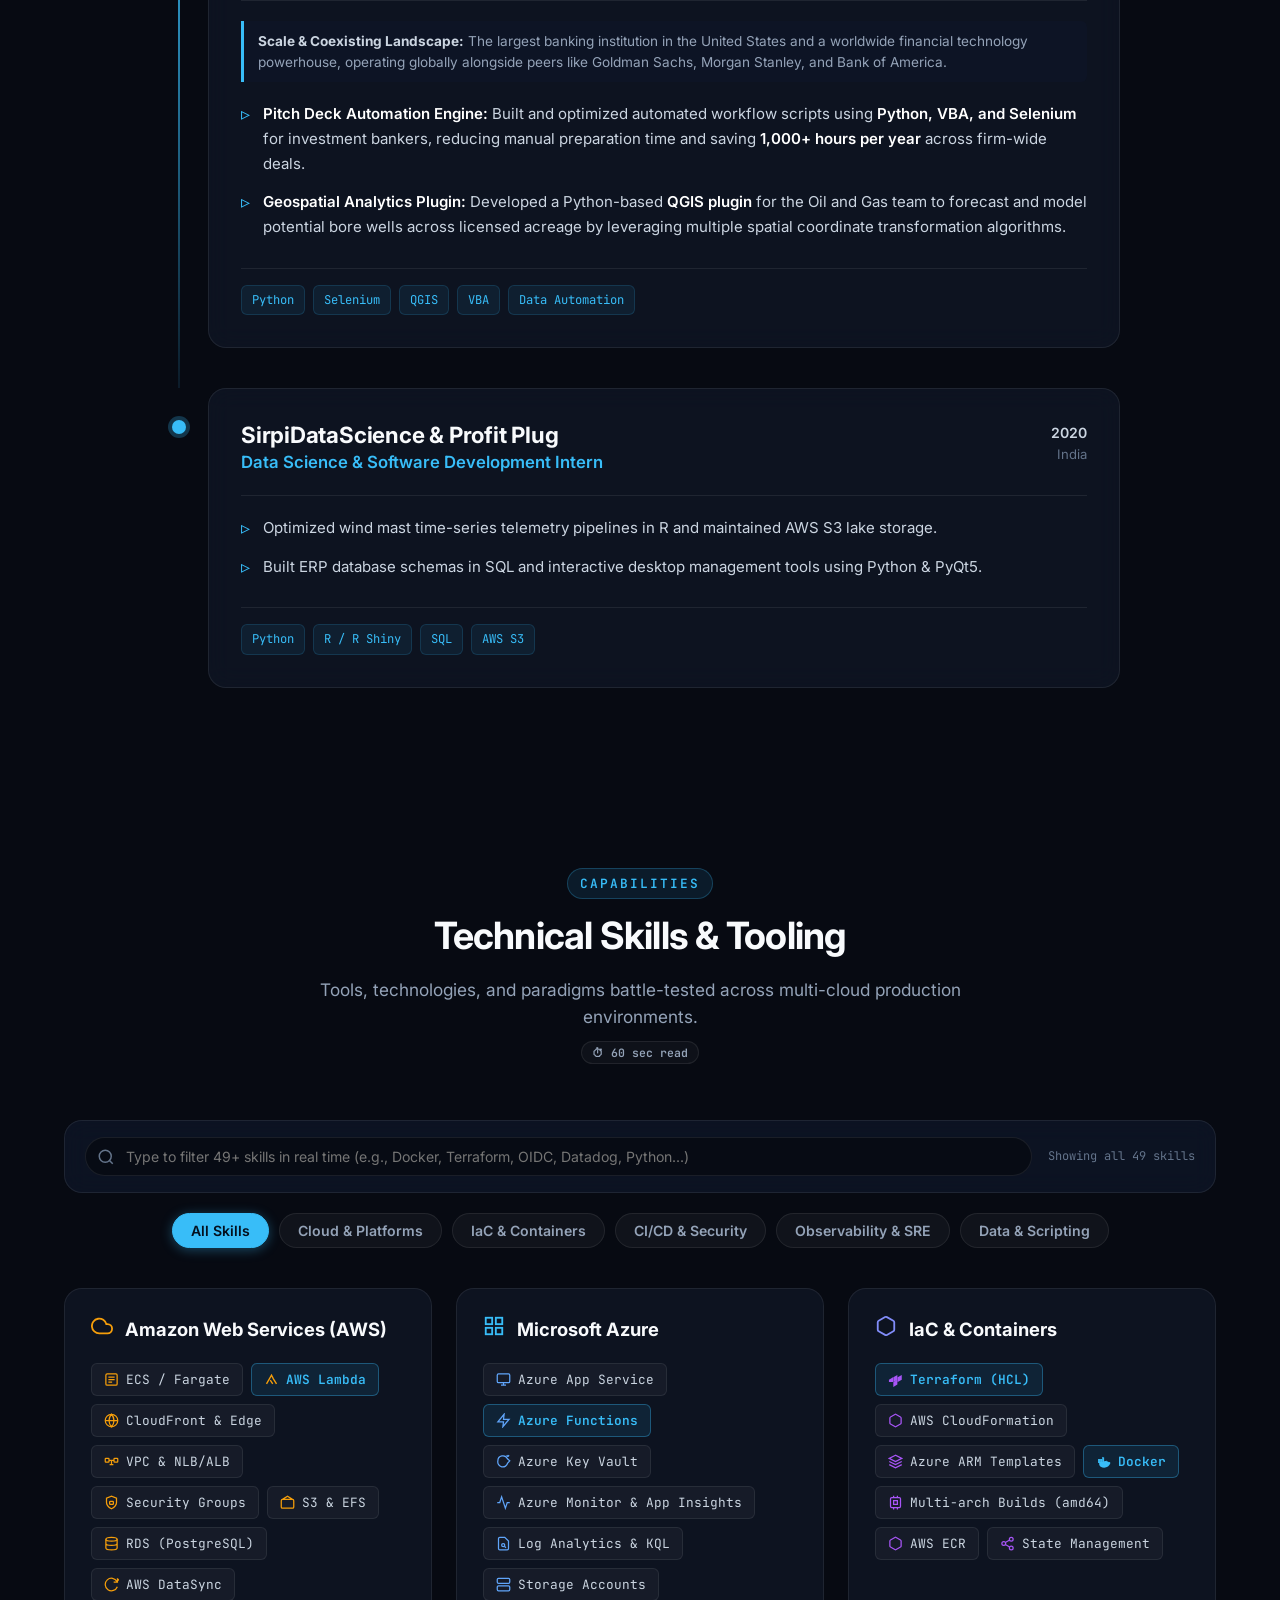
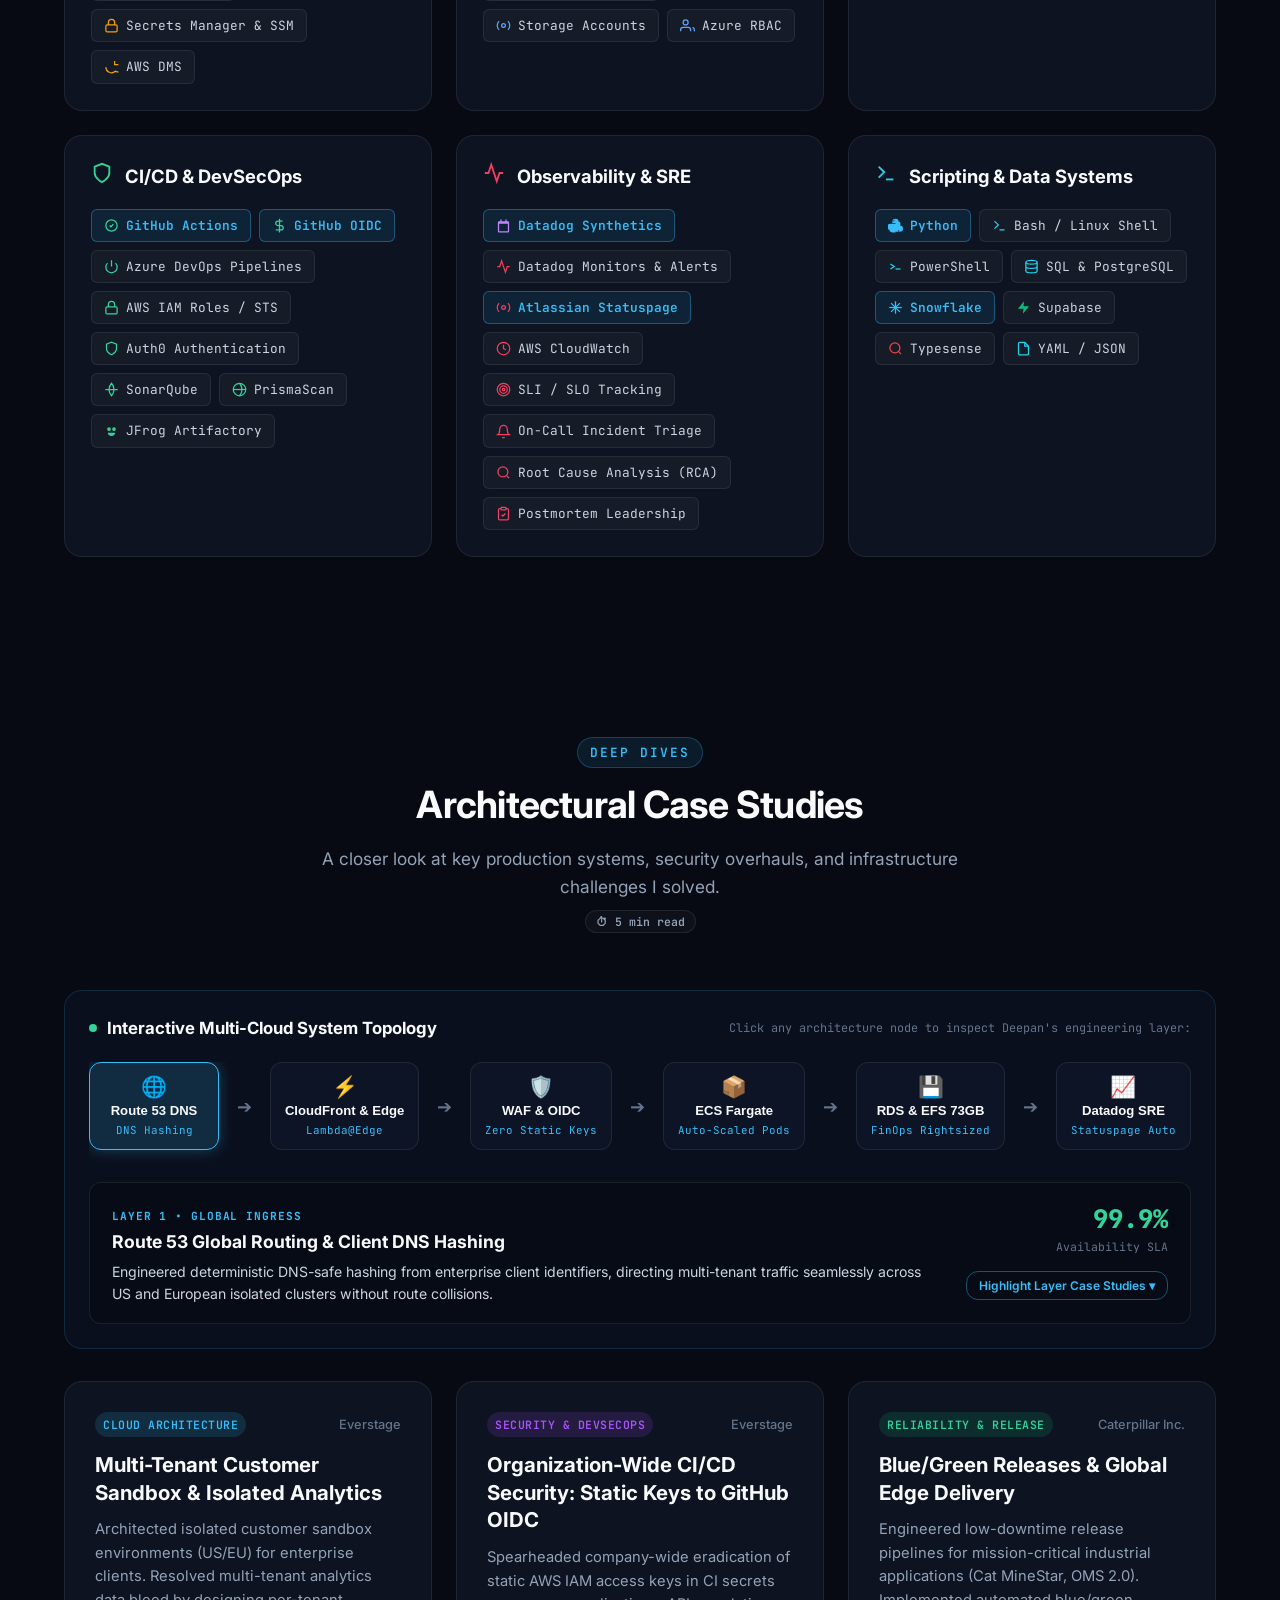
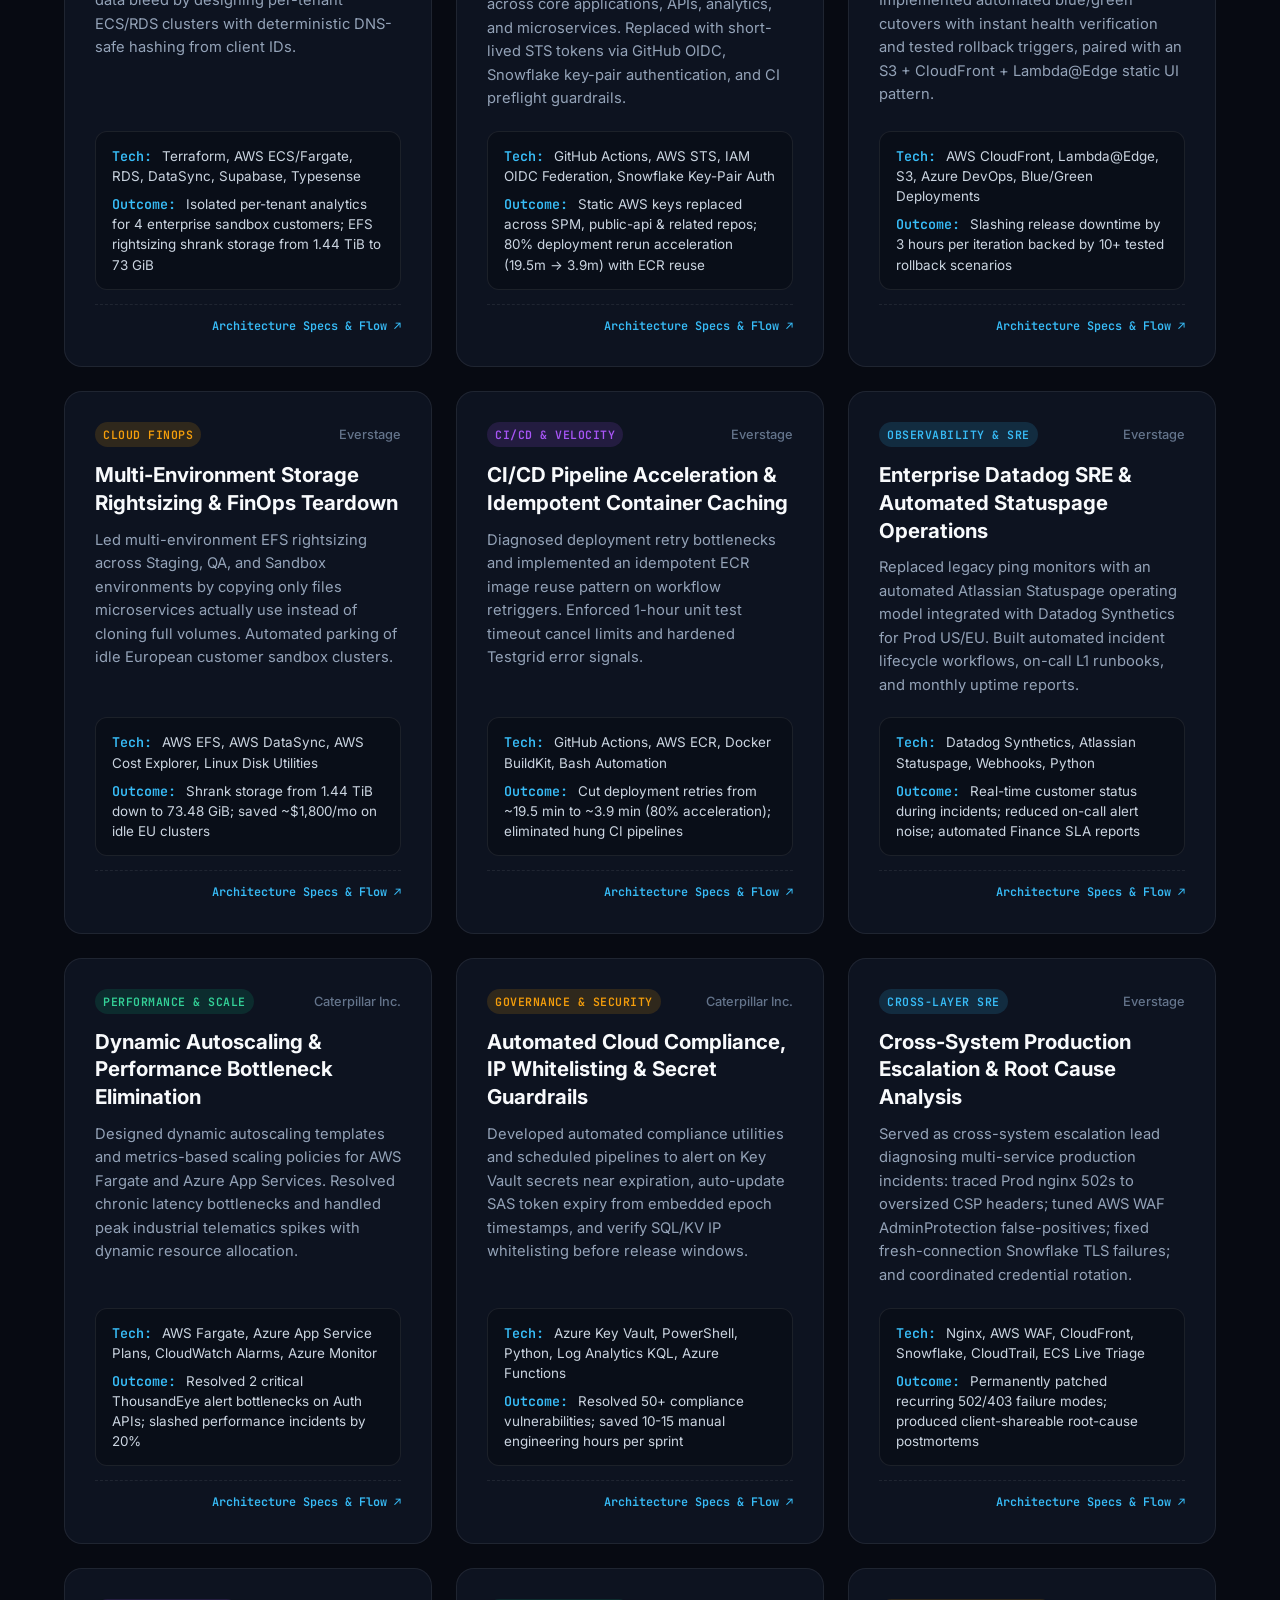
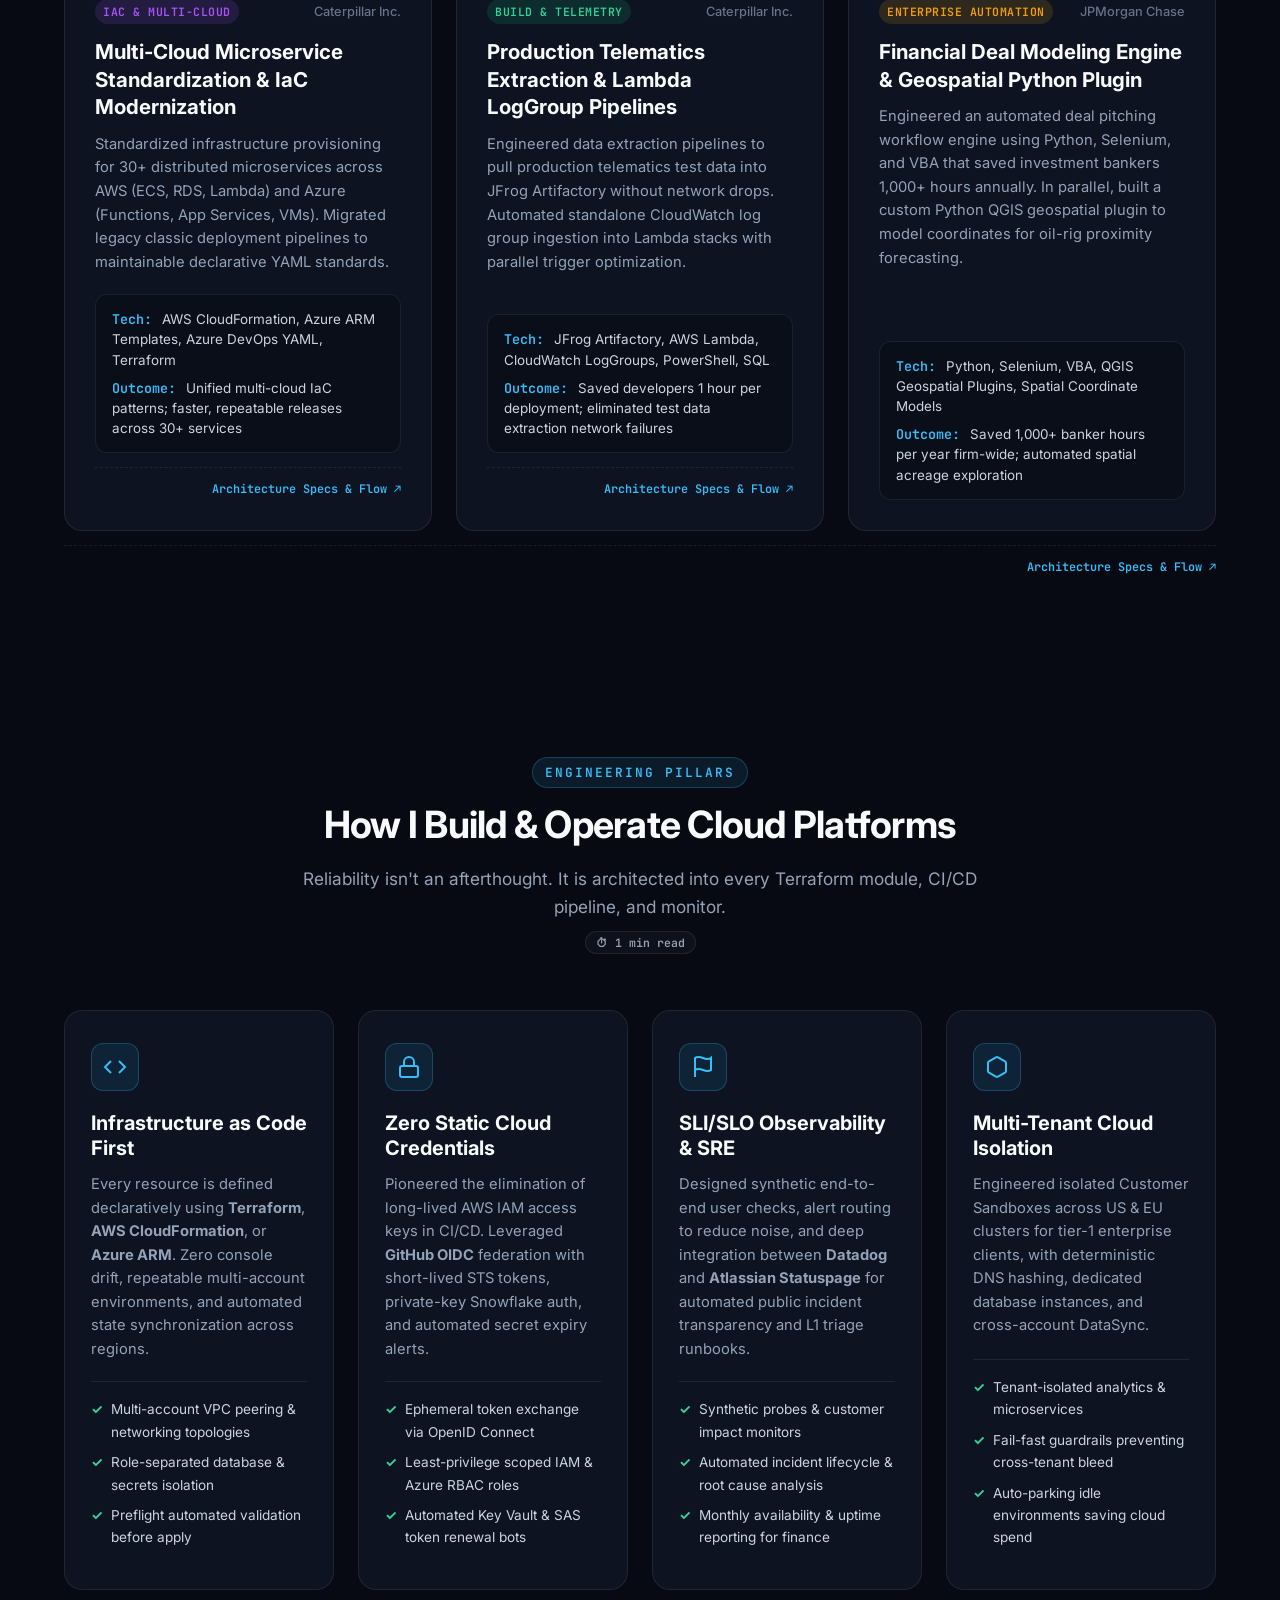
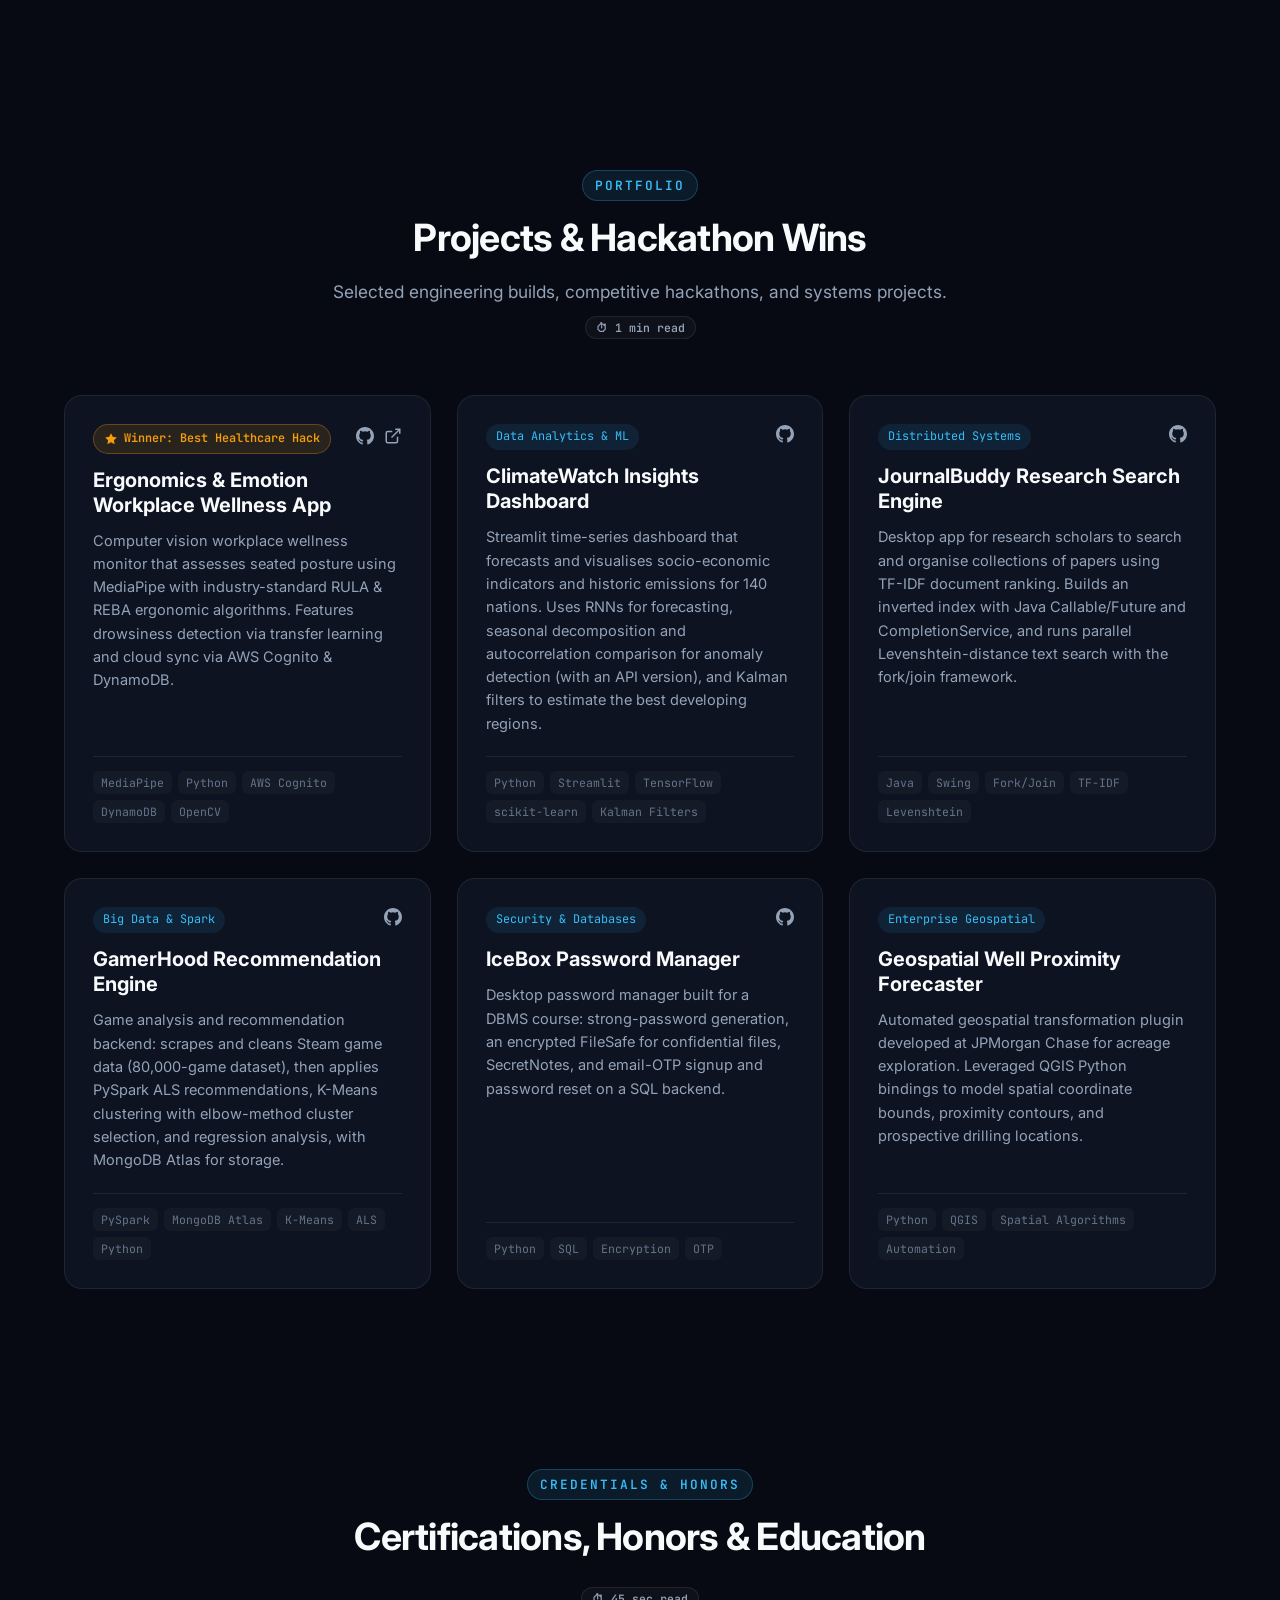
==== commit 423fbc77: "Rebuild Professional Experience from the full master achievements list The portfolio doesn't need to" ====
--- a/index.html
+++ b/index.html
@@ -912,48 +912,178 @@
               </div>
 
               <div class="exp-bullets">
-                <ul>
-                  <li data-tech="aws terraform">
-                    <strong>Enterprise Multi-Account Infrastructure:</strong> Own multiple production environments end-to-end &ndash; <strong>Terraform</strong>-driven modules delivering isolated AWS environments for safe releases and customer demos, with consistent VPC/NLB/Route Table networking and service topology across stacks.
-                  </li>
-                  <li data-tech="aws rds">
-                    <strong>Cross-Account Data Migration Pipeline:</strong> Engineered a cross-account/cross-region data migration pipeline (<strong>VPC peering</strong>, <strong>AWS DataSync</strong> across Postgres, Snowflake, EFS, S3) powering preprod refreshes and customer sandboxes.
-                  </li>
-                  <li data-tech="oidc aws">
-                    <strong>Org-Wide CI/CD Security Modernization:</strong> Migrated repos org-wide from static <strong>AWS</strong> keys to <strong>GitHub OIDC</strong> (full STS support across S3, BuildKit) and all environments from Snowflake password-based auth to private-key auth; led credential rotation and remediation across services after a security exposure incident.
-                  </li>
-                  <li data-tech="datadog aws">
-                    <strong>Production Escalation Lead &amp; RCA:</strong> Led cross-system incident RCA across ECS, Snowflake, VPC, and Kafka/Celery &ndash; including nginx 502 buffer overflows, CloudFront/WAF false positives, and Snowflake auth/TLS failures &ndash; applying targeted fixes (proxy-buffer tuning, WAF exceptions).
-                  </li>
-                  <li data-tech="aws finops">
-                    <strong>Cloud Cost Optimization:</strong> Drove cost savings through <strong>ECS</strong> autoscaling, a <strong>Lambda</strong>-based cost-attribution tagging pipeline, <strong>RDS&rarr;Graviton</strong> and <strong>EBS gp2&rarr;gp3</strong> migrations, and a chatbot-driven environment scale-up/scale-down system triggered by CloudWatch alerts on inactivity.
-                  </li>
-                  <li data-tech="aws">
-                    <strong>Observability &amp; Distributed Tracing:</strong> Extended code-level observability with <strong>AWS X-Ray</strong> service maps and trace-level latency breakdowns, <strong>CloudWatch Logs Insights</strong> queries, and ALB access-log tracing across repos &ndash; cutting reliance on manual log correlation during incident RCA.
-                  </li>
-                  <li data-tech="aws">
-                    <strong>Per-Tenant Analytics Isolation:</strong> Built per-tenant <strong>Superset</strong> isolation for sandbox analytics &ndash; dedicated clusters, hashed-ID DNS-safe hostnames, and fail-fast guest-token auth keeping each client&rsquo;s data fully isolated.
-                  </li>
-                  <li data-tech="datadog aws">
-                    <strong>SRE, Incident Response &amp; Observability:</strong> Replaced Freshping with an <strong>Atlassian Statuspage</strong> + <strong>Datadog</strong> model across Prod US/EU &ndash; automated incident create/resolve validated against a live outage, client-safe RCA docs, plus monthly Finance-facing uptime reporting.
-                  </li>
-                  <li data-tech="aws">
-                    <strong>Deployment Automation for AI &amp; Streaming Platforms:</strong> Built repeatable, auditable deployment pipelines for AI-assisted Copilot services, Realtime ETL (Managed Apache Flink &amp; ECS), and internal MCP servers with multi-platform container architecture validation (<code>linux/amd64</code>); cut deployment rerun time ~80% (19.5 min &rarr; 3.9 min) via ECR image reuse.
-                  </li>
-                </ul>
+                <button class="exp-expand-all" type="button">Collapse all sections</button>
+                <div class="exp-categories">
+
+                  <div class="exp-category">
+                    <button class="exp-category-toggle" type="button" aria-expanded="true">
+                      <span class="exp-category-chevron">&#9662;</span>
+                      <span class="exp-category-title">Platform Ownership</span>
+                      <span class="exp-category-count">4</span>
+                    </button>
+                    <ul class="exp-category-list">
+                      <li data-tech="aws terraform">
+                        Own a dedicated internal environment, Customer Sandbox (US &amp; EU), a QA sandbox, and a core product&rsquo;s full environment set (prod/preprod US/EU, demo, staging, QA) end-to-end &ndash; app stack, role-separated DB users, autoscaling-group isolation, networking, and secrets/<strong>IAM</strong> wiring &ndash; so product/QA can deploy and validate without ad-hoc infra work per release.
+                      </li>
+                      <li data-tech="aws rds">
+                        Led the company&rsquo;s commission-data migration from production into an isolated internal environment via <strong>VPC peering</strong> and cross-account/cross-region <strong>AWS DataSync</strong> (Postgres, Snowflake, EFS, S3), clearing permission, security-group, ownership, KMS, and logging blockers (several via AWS Support) until validated for safe internal use without mixing in customer data.
+                      </li>
+                      <li data-tech="aws">
+                        Built a repeatable per-tenant onboarding pattern (dedicated <strong>Superset</strong> analytics stack, AWS DataSync wiring, secrets wiring, and app-level fixes) that turned onboarding enterprise sandbox customers into a standard, low-friction playbook instead of a one-off manual effort each time.
+                      </li>
+                      <li data-tech="finops aws">
+                        Flagged ~<strong>$4k</strong> of stale ECS/DB spend traced to forgotten provisioning during a routine AWS budget review.
+                      </li>
+                    </ul>
+                  </div>
+
+                  <div class="exp-category">
+                    <button class="exp-category-toggle" type="button" aria-expanded="true">
+                      <span class="exp-category-chevron">&#9662;</span>
+                      <span class="exp-category-title">Security &amp; CI/CD Modernization</span>
+                      <span class="exp-category-count">6</span>
+                    </button>
+                    <ul class="exp-category-list">
+                      <li data-tech="oidc aws">
+                        Migrated the core application, a public API service, and all related repos from static <strong>AWS</strong> keys to <strong>GitHub OIDC</strong> with full STS/session-token support across S3, BuildKit, Snowflake, and Docker; closed follow-on gaps with Storage Integration and Snowflake key-pair auth.
+                      </li>
+                      <li data-tech="oidc aws">
+                        Extended the same <strong>GitHub OIDC</strong> migration pattern organization-wide across several additional repositories, eliminating static AWS keys from CI/CD company-wide.
+                      </li>
+                      <li data-tech="oidc">
+                        Led an end-to-end <strong>Snowflake</strong> auth revamp, migrating all 10 environments from password-based auth to private-key authentication.
+                      </li>
+                      <li data-tech="oidc aws">
+                        Led org-wide credential rotation and remediation across multiple production services after a security exposure incident.
+                      </li>
+                      <li data-tech="aws">
+                        Improved CI signal quality &ndash; a test-result dashboard now surfaces uncatalogued tests and ownership violations directly in the step summary; fixed alerting that was masking real scheduled-run failures; cut deployment rerun time <strong>~80%</strong> (19.5 min &rarr; 3.9 min) via <strong>ECR</strong> image reuse.
+                      </li>
+                      <li data-tech="aws">
+                        Diagnosed and fixed a multi-architecture Docker build mismatch producing images incompatible with the production runtime, enforcing explicit <code>linux/amd64</code> targeting in CI.
+                      </li>
+                    </ul>
+                  </div>
+
+                  <div class="exp-category">
+                    <button class="exp-category-toggle" type="button" aria-expanded="true">
+                      <span class="exp-category-chevron">&#9662;</span>
+                      <span class="exp-category-title">Per-Tenant Isolation &amp; Analytics</span>
+                      <span class="exp-category-count">1</span>
+                    </button>
+                    <ul class="exp-category-list">
+                      <li data-tech="aws">
+                        Built per-tenant <strong>Superset</strong> isolation for Customer Sandbox: dedicated cluster per client (full DB migrate/recreate); deterministic DNS-safe hostnames derived from hashed client IDs (raw IDs never exposed); one resolved endpoint shared by browser embed, guest tokens, and server-side API calls; fail-fast behavior when client context is missing; plus regression tests covering guest tokens, email updates, and caching.
+                      </li>
+                    </ul>
+                  </div>
+
+                  <div class="exp-category">
+                    <button class="exp-category-toggle" type="button" aria-expanded="true">
+                      <span class="exp-category-chevron">&#9662;</span>
+                      <span class="exp-category-title">Cost Optimization</span>
+                      <span class="exp-category-count">7</span>
+                    </button>
+                    <ul class="exp-category-list">
+                      <li data-tech="aws finops">
+                        Led multi-environment <strong>EFS</strong> right-sizing (staging, QA, prod-clone-EU, sandbox) by copying only in-use files instead of cloning full volumes &ndash; sandbox alone dropped from <strong>1.44 TiB to 73.48 GiB</strong>.
+                      </li>
+                      <li data-tech="aws finops">
+                        Implemented autoscaling for web and Superset analytics services across multiple environments, cutting idle compute cost.
+                      </li>
+                      <li data-tech="aws finops">
+                        Built a <strong>Lambda</strong>-based resource-tagging pipeline for accurate AWS cost attribution across accounts.
+                      </li>
+                      <li data-tech="aws finops">
+                        Migrated <strong>RDS</strong> instances from Intel to <strong>Graviton</strong>, and all production <strong>EBS</strong> volumes from gp2 to gp3, for cost reduction.
+                      </li>
+                      <li data-tech="aws finops">
+                        Built an on-demand environment scale-up system via a chatbot, with automatic scale-down after inactivity driven by <strong>CloudWatch</strong> metrics/alerts.
+                      </li>
+                      <li data-tech="aws finops">
+                        Cut recurring spend by right-sizing/decommissioning an idle EU sandbox environment based on real usage signals &ndash; saving <strong>~$1,800/mo</strong> each time, while keeping it redeployable on demand.
+                      </li>
+                      <li data-tech="aws finops">
+                        Owned the prod&rarr;preprod data-refresh cadence: cancelled a stalled, multi-terabyte <strong>DataSync</strong> job that was wasting spend, then coordinated multi-region restore/cutover and post-refresh hardening plus downstream sanity checks.
+                      </li>
+                    </ul>
+                  </div>
+
+                  <div class="exp-category">
+                    <button class="exp-category-toggle" type="button" aria-expanded="true">
+                      <span class="exp-category-chevron">&#9662;</span>
+                      <span class="exp-category-title">Observability &amp; Incident Response</span>
+                      <span class="exp-category-count">4</span>
+                    </button>
+                    <ul class="exp-category-list">
+                      <li data-tech="datadog aws">
+                        Replaced Freshping with an <strong>Atlassian Statuspage</strong> + <strong>Datadog</strong> model: automated incident create/resolve across regions (validated against a real outage), an L1 handoff instead of overclaiming automation, automated monthly Finance-facing uptime reporting, and migration docs adopted team-wide.
+                      </li>
+                      <li data-tech="datadog">
+                        Coordinated a Statuspage custom-domain cutover for the public status page directly with Atlassian support.
+                      </li>
+                      <li data-tech="aws">
+                        Extended code-level observability with <strong>AWS X-Ray</strong> and ALB access-log tracing for end-to-end request traceability.
+                      </li>
+                      <li data-tech="datadog aws">
+                        Acted as the cross-layer escalation point for incident diagnosis, RCA, and remediation across ECS, Snowflake, VPC, and Kafka/Celery.
+                        <details class="exp-detail">
+                          <summary>Show 6 named production incidents</summary>
+                          <ol>
+                            <li>A recurring web-server 502 traced to oversized request headers exceeding proxy buffers &ndash; applied a live mitigation, then shipped the permanent config fix.</li>
+                            <li>A CDN 403 traced to a WAF false positive on a legitimate admin-settings request &ndash; ruled out storage/access-control causes and proposed a narrow, auditable security exception.</li>
+                            <li>A production JWT auth failure traced to a key-fingerprint mismatch between a Secrets Manager private key and the registered Snowflake public key &ndash; resolved end-to-end, unblocking a customer contract workflow.</li>
+                            <li>A Sev-2 customer-sandbox commission-sync failure traced to missing bootstrap tables in the data warehouse &ndash; restored them and wrote a customer-shareable RCA separating the infra gap from a customer-side config issue.</li>
+                            <li>Sandbox-environment TLS failures traced to a deprecated region parameter building an invalid database hostname (masked by connection pooling) &ndash; removed the parameter; root cause confirmed by the vendor&rsquo;s support team.</li>
+                            <li>A non-production outage (compute capacity defaulting to zero) traced via orchestration state, audit logs, and deployment history to a CD pipeline defaulting every unset value to zero &ndash; ruled out autoscaling and prescribed fail-fast guardrails.</li>
+                          </ol>
+                        </details>
+                      </li>
+                    </ul>
+                  </div>
+
+                  <div class="exp-category">
+                    <button class="exp-category-toggle" type="button" aria-expanded="true">
+                      <span class="exp-category-chevron">&#9662;</span>
+                      <span class="exp-category-title">Release Engineering &amp; Cross-Functional Standing</span>
+                      <span class="exp-category-count">6</span>
+                    </button>
+                    <ul class="exp-category-list">
+                      <li data-tech="aws">
+                        Turned manual, ad-hoc releases into auditable, repeatable deployment workflows for an AI-assisted Copilot product, a Realtime ETL service (Managed Apache Flink &amp; ECS), a multi-cluster <strong>Superset</strong> rollout, and an internal MCP server, plus sandboxed build automation on self-hosted CI runners.
+                      </li>
+                      <li data-tech="aws">
+                        Migrated GitHub self-hosted runners and secrets from a legacy CI organization to a new enterprise-grade CI organization, across all <strong>35 repos</strong>.
+                      </li>
+                      <li data-tech="aws terraform">
+                        Authored significant <strong>Terraform</strong>/infra-as-code deliveries, including a large (37-commit, 25-file) change provisioning a production-clone analytics environment plus supporting networking and a second regional database clone.
+                      </li>
+                      <li data-tech="aws python">
+                        Served as the named point of contact for core platform/data services: <strong>AWS</strong>, Postgres, Supabase, Typesense, Auth0, and Snowflake.
+                      </li>
+                      <li data-tech="datadog">
+                        Led vendor-facing technical coordination with <strong>Datadog</strong>, AWS/Amazon Q, and HashiCorp.
+                      </li>
+                      <li data-tech="aws">
+                        Recognized org-wide as the go-to person for infrastructure issues in a formal performance review &ndash; impact called <strong>&ldquo;critical&rdquo;</strong> and <strong>&ldquo;tremendous&rdquo;</strong> across teams.
+                      </li>
+                    </ul>
+                  </div>
+
+                </div>
               </div>
 
               <div class="tech-stack-row">
-                <span class="tech-pill">Terraform</span>
-                <span class="tech-pill">AWS ECS/Fargate</span>
-                <span class="tech-pill">GitHub OIDC</span>
-                <span class="tech-pill">AWS X-Ray</span>
-                <span class="tech-pill">AWS Graviton</span>
-                <span class="tech-pill">Datadog</span>
+                <span class="tech-pill" data-pill-filter="terraform">Terraform</span>
+                <span class="tech-pill" data-pill-filter="aws">AWS ECS/Fargate</span>
+                <span class="tech-pill" data-pill-filter="oidc">GitHub OIDC</span>
+                <span class="tech-pill" data-pill-filter="aws">AWS X-Ray</span>
+                <span class="tech-pill" data-pill-filter="finops">AWS Graviton</span>
+                <span class="tech-pill" data-pill-filter="datadog">Datadog</span>
                 <span class="tech-pill">Snowflake</span>
-                <span class="tech-pill">Atlassian Statuspage</span>
-                <span class="tech-pill">AWS DataSync</span>
-                <span class="tech-pill">Python</span>
+                <span class="tech-pill" data-pill-filter="datadog">Atlassian Statuspage</span>
+                <span class="tech-pill" data-pill-filter="aws">AWS DataSync</span>
+                <span class="tech-pill" data-pill-filter="python">Python</span>
                 <span class="tech-pill">Docker</span>
               </div>
             </div>
@@ -992,47 +1122,132 @@
               </div>
 
               <div class="exp-bullets">
-                <ul>
-                  <li data-tech="aws azure terraform">
-                    <strong>Standardized Multi-Cloud Infrastructure:</strong> Provisioned and standardized infrastructure for <strong>30+ microservices</strong> across <strong>AWS</strong> (ECS/Fargate, RDS, Lambda) and <strong>Azure</strong> (Functions, App Services, VMs) using AWS CloudFormation and Azure ARM templates, establishing multi-cloud IaC standards.
-                  </li>
-                  <li data-tech="aws azure datadog">
-                    <strong>Dynamic Autoscaling &amp; Incident Reduction:</strong> Designed autoscaling templates and metrics-based scaling strategies for AWS Fargate and Azure WebApps, eliminating ThousandEye alert bottlenecks for Auth APIs and cutting system performance incidents by <strong>20%</strong>.
-                  </li>
-                  <li data-tech="aws">
-                    <strong>Global Edge UI Delivery Pattern:</strong> Delivered a repeatable <strong>S3 + CloudFront + Lambda@Edge</strong> pattern for static frontend delivery across multiple services (Cat® MineStar™ Solutions, VisionLink, and Operator Management System 2.0), enabling automated edge cache invalidation and high global throughput.
-                  </li>
-                  <li data-tech="aws azure">
-                    <strong>Blue/Green Deployments:</strong> Owned release execution for downtime-sensitive changes using automated blue-green deployments and tested rollback strategies (<strong>10+ cases</strong>); coordinated with stakeholders on downtime impact and postmortem/RCA to continuously improve reliability.
-                  </li>
-                  <li data-tech="azure oidc python">
-                    <strong>Security &amp; Compliance Automation:</strong> Developed internal tools for <strong>Azure Key Vault</strong> alerts, IP compliance checks, post-production sanity checks, and incident reporting—resolving <strong>50+ vulnerabilities</strong> and reducing manual effort by <strong>10&ndash;15 hours</strong> per iteration.
-                  </li>
-                  <li data-tech="azure">
-                    <strong>Production Telematics Pipelines:</strong> Implemented automated data pull pipelines for production telematics pushed to JFrog Artifactory, eliminating network timeout drops and accelerating test validation cycles.
-                  </li>
-                  <li data-tech="azure datadog">
-                    <strong>Bulk Scaling &amp; Telemetry Alerts:</strong> Created automation for bulk scaling of Azure App Service plans to mitigate reserved instance shortages; developed scheduled query rules using Log Analytics KQL for automated monitoring and alerting.
-                  </li>
-                  <li data-tech="aws">
-                    <strong>Lambda LogGroup Migration Pipeline:</strong> Automated the migration of standalone CloudWatch log groups into Lambda deployment stacks, parallelizing deployments and saving developers <strong>1 hour per release</strong>.
-                  </li>
-                  <li data-tech="aws azure finops">
-                    <strong>Multi-Cloud Cost Reduction:</strong> Spearheaded 3 internal Azure and Azure-to-AWS workload migrations, rightsizing overprovisioned app service plans and reducing monthly operational cloud spend by <strong>~12%</strong>.
-                  </li>
-                </ul>
+                <button class="exp-expand-all" type="button">Collapse all sections</button>
+                <div class="exp-categories">
+
+                  <div class="exp-category">
+                    <button class="exp-category-toggle" type="button" aria-expanded="true">
+                      <span class="exp-category-chevron">&#9662;</span>
+                      <span class="exp-category-title">Delivery &amp; Ownership</span>
+                      <span class="exp-category-count">7</span>
+                    </button>
+                    <ul class="exp-category-list">
+                      <li data-tech="azure">
+                        Delivered <strong>82 user stories</strong> and <strong>3 key features</strong> on schedule across the year (Key Vault IP restriction, a production telematics data pull, alerts cleanup).
+                      </li>
+                      <li data-tech="azure">
+                        Resolved <strong>2 critical</strong> and <strong>4 medium-scale</strong> production bugs, stabilizing system performance for a customer-facing analytics platform.
+                      </li>
+                      <li data-tech="aws azure terraform">
+                        Provisioned and standardized infrastructure for <strong>30+ microservices</strong> across <strong>AWS</strong> (ECS/Fargate, RDS, Lambda) and <strong>Azure</strong> (Functions, App Services, VMs) using AWS CloudFormation and Azure ARM templates, establishing multi-cloud IaC standards.
+                      </li>
+                      <li data-tech="aws azure datadog">
+                        Designed autoscaling templates and metrics-based scaling strategies for AWS Fargate and Azure WebApps, cutting system performance incidents by <strong>20%</strong>.
+                      </li>
+                      <li data-tech="aws azure">
+                        Owned release execution for downtime-sensitive changes using automated blue-green deployments and tested rollback strategies (<strong>10+ cases</strong>); coordinated with stakeholders on downtime impact and postmortem/RCA.
+                      </li>
+                      <li data-tech="aws azure finops">
+                        Led 3 internal Azure migrations and Azure-to-AWS workload migrations, rightsizing overprovisioned resources and reducing monthly operational cloud spend by <strong>~12%</strong>.
+                      </li>
+                      <li data-tech="azure datadog">
+                        Implemented monitoring with <strong>CloudWatch</strong> and <strong>Azure Monitor</strong>, and built CI/CD pipelines in Azure DevOps for <strong>20+ services</strong> &ndash; cutting incident response time by <strong>30 minutes</strong> and release lead time.
+                      </li>
+                    </ul>
+                  </div>
+
+                  <div class="exp-category">
+                    <button class="exp-category-toggle" type="button" aria-expanded="true">
+                      <span class="exp-category-chevron">&#9662;</span>
+                      <span class="exp-category-title">Service Migration &amp; Modernization</span>
+                      <span class="exp-category-count">2</span>
+                    </button>
+                    <ul class="exp-category-list">
+                      <li data-tech="azure aws">
+                        Migrated <strong>37 legacy scheduled jobs</strong> to serverless, autoscaling compute across 9 workstreams, fixing data-retrieval timeouts, removing a 31-day retention ceiling, and eliminating manual load balancing along the way.
+                        <details class="exp-detail">
+                          <summary>Show all 9 workstreams</summary>
+                          <ul>
+                            <li>Fixed slow, timeout-prone queries behind a customer-facing analytics dashboard by streamlining SQL joins (4 services).</li>
+                            <li>Integrated new data columns into a downstream Snowflake pipeline (2 services).</li>
+                            <li>Converted non-autoscaling Java consumer jobs to elastic compute, cutting licensed-host costs while absorbing growing message load (6 services).</li>
+                            <li>Fixed a &ldquo;missing location&rdquo; data bug in a fleet-productivity application (2 services).</li>
+                            <li>Removed a 31-day data-retention ceiling by re-architecting an event-driven aggregation path on Event Hubs, unlocking archival-data access (12 services).</li>
+                            <li>Wired a Parquet-based reporting pipeline into a downstream analytics platform (4 services).</li>
+                            <li>Enabled horizontal autoscaling for a hub-sync worker (2 services).</li>
+                            <li>Eliminated manual load balancing by making another aggregation worker autoscaling (4 services).</li>
+                            <li>Supported a database-table migration to a separate database (1 service).</li>
+                          </ul>
+                        </details>
+                      </li>
+                      <li data-tech="aws">
+                        Automated migration of standalone <strong>CloudWatch</strong> LogGroups into their corresponding <strong>Lambda</strong> stacks via parallelized pipelines/utilities, saving developers <strong>1 hour</strong> per deployment.
+                      </li>
+                    </ul>
+                  </div>
+
+                  <div class="exp-category">
+                    <button class="exp-category-toggle" type="button" aria-expanded="true">
+                      <span class="exp-category-chevron">&#9662;</span>
+                      <span class="exp-category-title">Quality, Compliance &amp; Security Tooling</span>
+                      <span class="exp-category-count">7</span>
+                    </button>
+                    <ul class="exp-category-list">
+                      <li data-tech="azure">Implemented a scheduled <strong>SonarQube</strong> scan pipeline for the UI, improving code quality/maintainability tracking.</li>
+                      <li data-tech="azure">Built a <strong>Key Vault</strong> secret-expiry pipeline alerting the team on secrets expiring within 30/20/10 days, and those with no expiration set.</li>
+                      <li data-tech="azure">Built a SQL + Key Vault IP-restriction verification utility that generates a compliance report on every production deployment day.</li>
+                      <li data-tech="azure python">Built a utility to auto-update SAS-token secret expiry dates using the epoch embedded in the token, reducing security risk from stale tokens.</li>
+                      <li data-tech="azure python">Built an alert-information utility that pulls all alert metadata into an extensive report, then used it to find and remove alerts pointing at non-existing target resources.</li>
+                      <li data-tech="azure">Implemented a custom task to retrieve secrets from a shared production Key Vault and rewired an internal platform&rsquo;s pipelines onto it after IP-based restrictions blocked the previous access path.</li>
+                      <li data-tech="azure oidc python">Developed internal tools for Key Vault alerts, IP compliance checks, post-production sanity checks, and incident reporting &ndash; resolving <strong>50+ vulnerabilities</strong> and reducing manual effort by <strong>10&ndash;15 hours</strong> per iteration.</li>
+                    </ul>
+                  </div>
+
+                  <div class="exp-category">
+                    <button class="exp-category-toggle" type="button" aria-expanded="true">
+                      <span class="exp-category-chevron">&#9662;</span>
+                      <span class="exp-category-title">Delivery Velocity &amp; Automation</span>
+                      <span class="exp-category-count">9</span>
+                    </button>
+                    <ul class="exp-category-list">
+                      <li data-tech="azure">Built a SQL stored-procedure execution template that runs procedures and writes their output to files, streamlining data processing.</li>
+                      <li data-tech="azure">Built a production telematics data-pull pipeline pushing data to <strong>JFrog</strong>, cutting extraction time and network interruptions.</li>
+                      <li data-tech="azure">Fixed recurring reserved-instance capacity failures with a bulk app-service-plan scaling script and pipeline update; migrated scale pipelines from classic configuration to YAML.</li>
+                      <li data-tech="azure datadog">Built an MSI-info utility for Event Hubs (EH-based IP restriction/RBAC automation) and a scheduled query-rule template automating KQL execution against Log Analytics data for monitoring alerts.</li>
+                      <li data-tech="azure">Built and implemented an autoscaling template for dynamic resource allocation; remapped compute plans for high-traffic services based on performance-test results.</li>
+                      <li data-tech="aws">
+                        Built a UI deployment pipeline plus AWS infra (<strong>S3 + CloudFront + Lambda@Edge</strong>, edge-cache invalidation) for an equipment-operator identification app &ndash; feeding safety, profitability, and quality dashboards on construction sites; the same pattern was reused across multiple other services for global static-UI delivery.
+                      </li>
+                      <li data-tech="azure">Built 6 scheduled pipelines for database cleanup cron jobs, fixing cross-environment sync and downstream record-count discrepancies.</li>
+                      <li data-tech="azure">Drove general repository and cloud-portal cleanup for a more organized, efficient system.</li>
+                    </ul>
+                  </div>
+
+                  <div class="exp-category">
+                    <button class="exp-category-toggle" type="button" aria-expanded="true">
+                      <span class="exp-category-chevron">&#9662;</span>
+                      <span class="exp-category-title">Personal Growth</span>
+                      <span class="exp-category-count">2</span>
+                    </button>
+                    <ul class="exp-category-list">
+                      <li data-tech="python">Completed an NIIT workshop on Power BI/DAX with Snowflake integration, scoring <strong>85%+</strong> on course assessments.</li>
+                      <li>Pursued AWS certification and system-design study, culminating in <strong>AWS Solutions Architect &ndash; Associate</strong>.</li>
+                    </ul>
+                  </div>
+
+                </div>
               </div>
 
               <div class="tech-stack-row">
-                <span class="tech-pill">AWS CloudFormation</span>
-                <span class="tech-pill">Azure ARM</span>
-                <span class="tech-pill">AWS ECS/Fargate</span>
-                <span class="tech-pill">CloudFront</span>
-                <span class="tech-pill">Lambda@Edge</span>
-                <span class="tech-pill">Azure DevOps</span>
-                <span class="tech-pill">Azure Key Vault</span>
-                <span class="tech-pill">CloudWatch</span>
-                <span class="tech-pill">Azure Monitor</span>
+                <span class="tech-pill" data-pill-filter="aws">AWS CloudFormation</span>
+                <span class="tech-pill" data-pill-filter="azure">Azure ARM</span>
+                <span class="tech-pill" data-pill-filter="aws">AWS ECS/Fargate</span>
+                <span class="tech-pill" data-pill-filter="aws">CloudFront</span>
+                <span class="tech-pill" data-pill-filter="aws">Lambda@Edge</span>
+                <span class="tech-pill" data-pill-filter="azure">Azure DevOps</span>
+                <span class="tech-pill" data-pill-filter="azure">Azure Key Vault</span>
+                <span class="tech-pill" data-pill-filter="datadog">CloudWatch</span>
+                <span class="tech-pill" data-pill-filter="azure">Azure Monitor</span>
                 <span class="tech-pill">PowerShell</span>
                 <span class="tech-pill">SonarQube</span>
               </div>
--- a/styles.css
+++ b/styles.css
@@ -1152,6 +1152,97 @@
   font-weight: 600;
 }
 
+/* Categorized / collapsible achievement groups within an experience card */
+.exp-expand-all {
+  display: inline-flex;
+  align-items: center;
+  gap: 6px;
+  margin-bottom: 14px;
+  background: none;
+  border: none;
+  color: var(--accent-cyan);
+  font: 600 0.78rem var(--font-sans);
+  cursor: pointer;
+  padding: 0;
+}
+.exp-expand-all:hover { text-decoration: underline; }
+
+.exp-category {
+  border: 1px solid var(--border-subtle);
+  border-radius: var(--radius-md);
+  margin-bottom: 10px;
+  overflow: hidden;
+  background: rgba(255, 255, 255, 0.015);
+}
+
+.exp-category-toggle {
+  width: 100%;
+  display: flex;
+  align-items: center;
+  gap: 10px;
+  padding: 12px 14px;
+  background: transparent;
+  border: none;
+  cursor: pointer;
+  text-align: left;
+  color: var(--text-primary);
+  font: 600 0.95rem var(--font-sans);
+}
+.exp-category-toggle:hover { color: var(--accent-cyan); }
+
+.exp-category-chevron {
+  transition: transform 0.25s ease;
+  color: var(--accent-cyan);
+  font-size: 0.8rem;
+  flex-shrink: 0;
+}
+.exp-category.collapsed .exp-category-chevron { transform: rotate(-90deg); }
+
+.exp-category-count {
+  margin-left: auto;
+  font: 600 0.72rem var(--font-mono);
+  color: var(--text-muted);
+  background: rgba(255, 255, 255, 0.05);
+  border: 1px solid var(--border-subtle);
+  border-radius: 999px;
+  padding: 2px 9px;
+  flex-shrink: 0;
+}
+
+.exp-category-list {
+  padding: 2px 16px 14px 16px !important;
+  margin: 0 !important;
+}
+.exp-category.collapsed .exp-category-list { display: none; }
+
+/* Nested <details> used for dense sub-breakdowns (named incidents, service lists) */
+.exp-detail {
+  margin: 10px 0 4px 22px;
+  padding: 10px 14px;
+  border-left: 2px solid var(--border-subtle);
+  background: rgba(255, 255, 255, 0.02);
+  border-radius: 0 8px 8px 0;
+}
+.exp-detail summary {
+  cursor: pointer;
+  color: var(--accent-cyan);
+  font-weight: 600;
+  font-size: 0.88rem;
+  list-style: none;
+}
+.exp-detail summary::-webkit-details-marker { display: none; }
+.exp-detail summary::before { content: "▸ "; }
+.exp-detail[open] summary::before { content: "▾ "; }
+.exp-detail ol, .exp-detail ul {
+  margin: 8px 0 0 18px;
+  padding: 0;
+  color: var(--text-secondary);
+  font-size: 0.88rem;
+  line-height: 1.6;
+}
+.exp-detail li { margin-bottom: 6px; }
+.exp-detail li::before { content: none; }
+
 /* Tech Stack row */
 .tech-stack-row {
   display: flex;
@@ -1169,6 +1260,16 @@
   background: rgba(56, 189, 248, 0.08);
   border: 1px solid rgba(56, 189, 248, 0.15);
   color: var(--accent-cyan);
+}
+
+.tech-pill[data-pill-filter] {
+  cursor: pointer;
+  transition: background 0.2s, border-color 0.2s, transform 0.15s;
+}
+.tech-pill[data-pill-filter]:hover {
+  background: rgba(56, 189, 248, 0.2);
+  border-color: var(--accent-cyan);
+  transform: translateY(-1px);
 }
 
 /* ==========================================================================
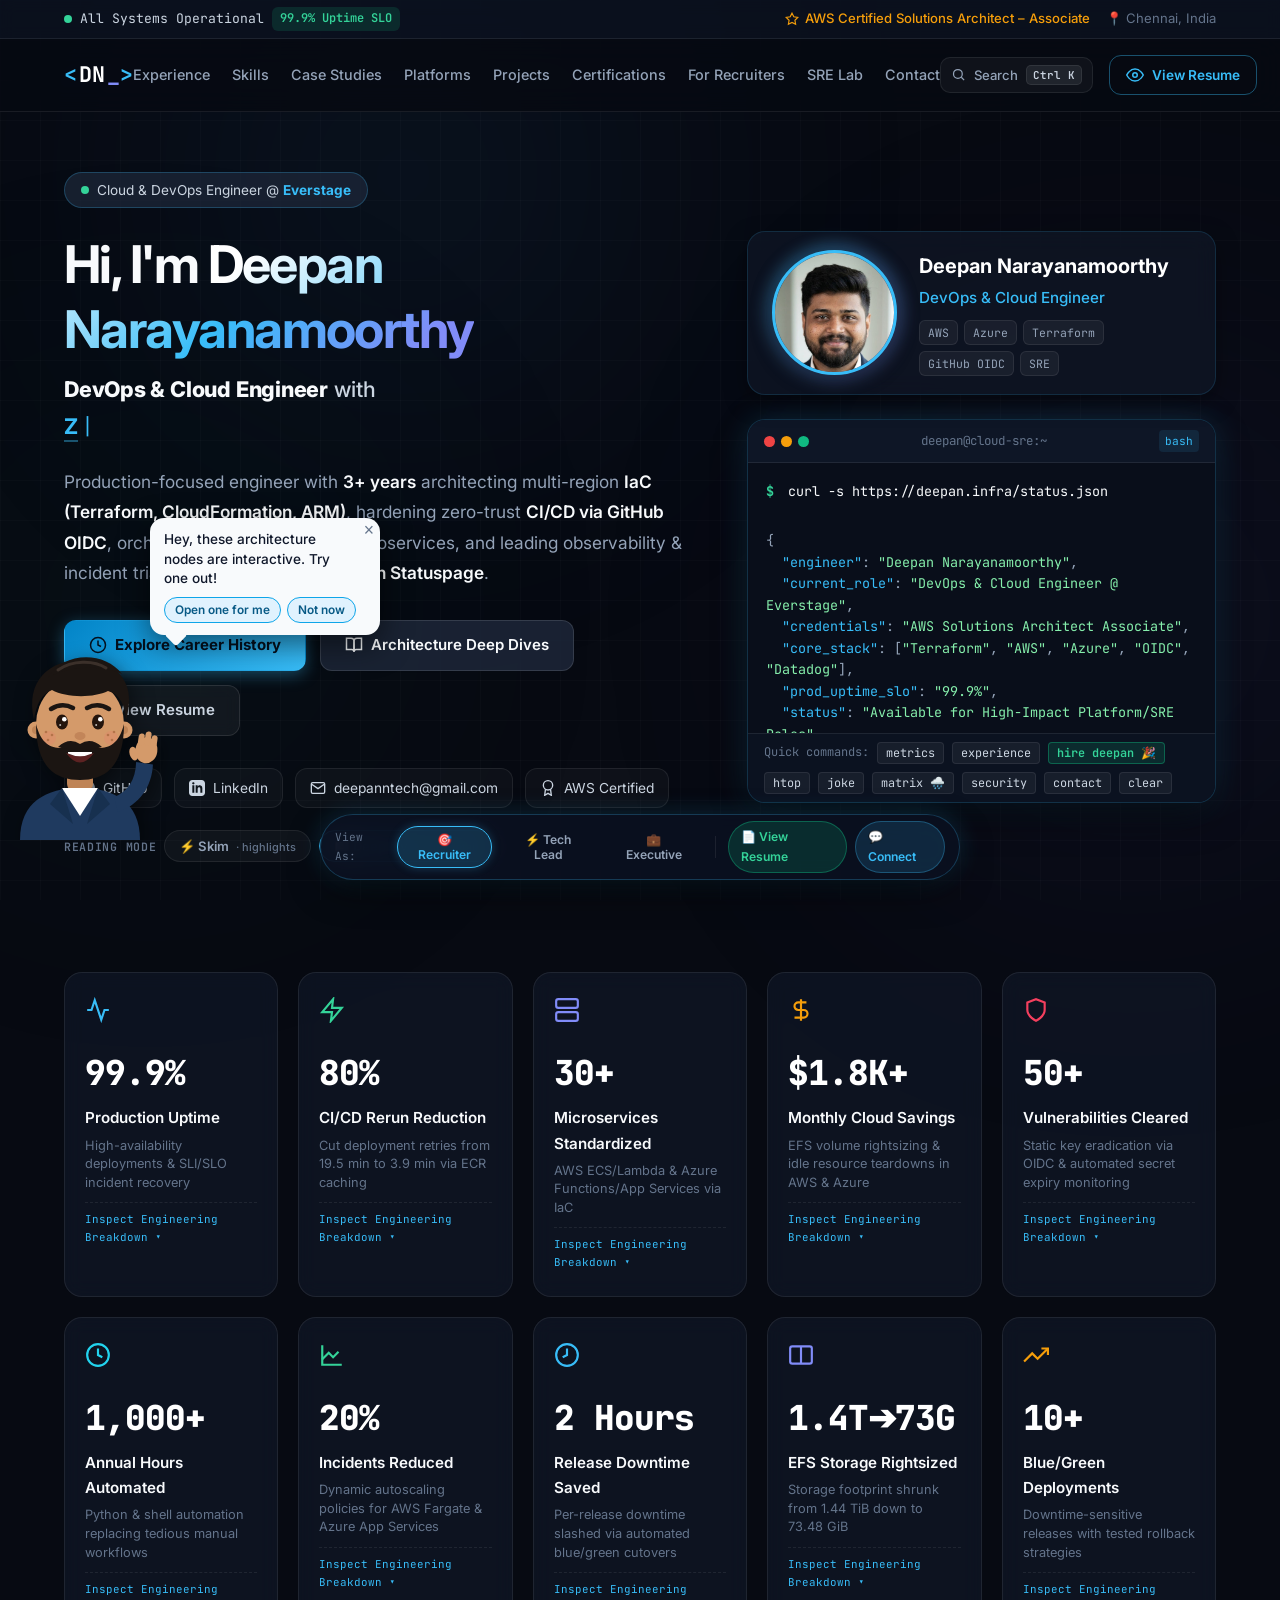
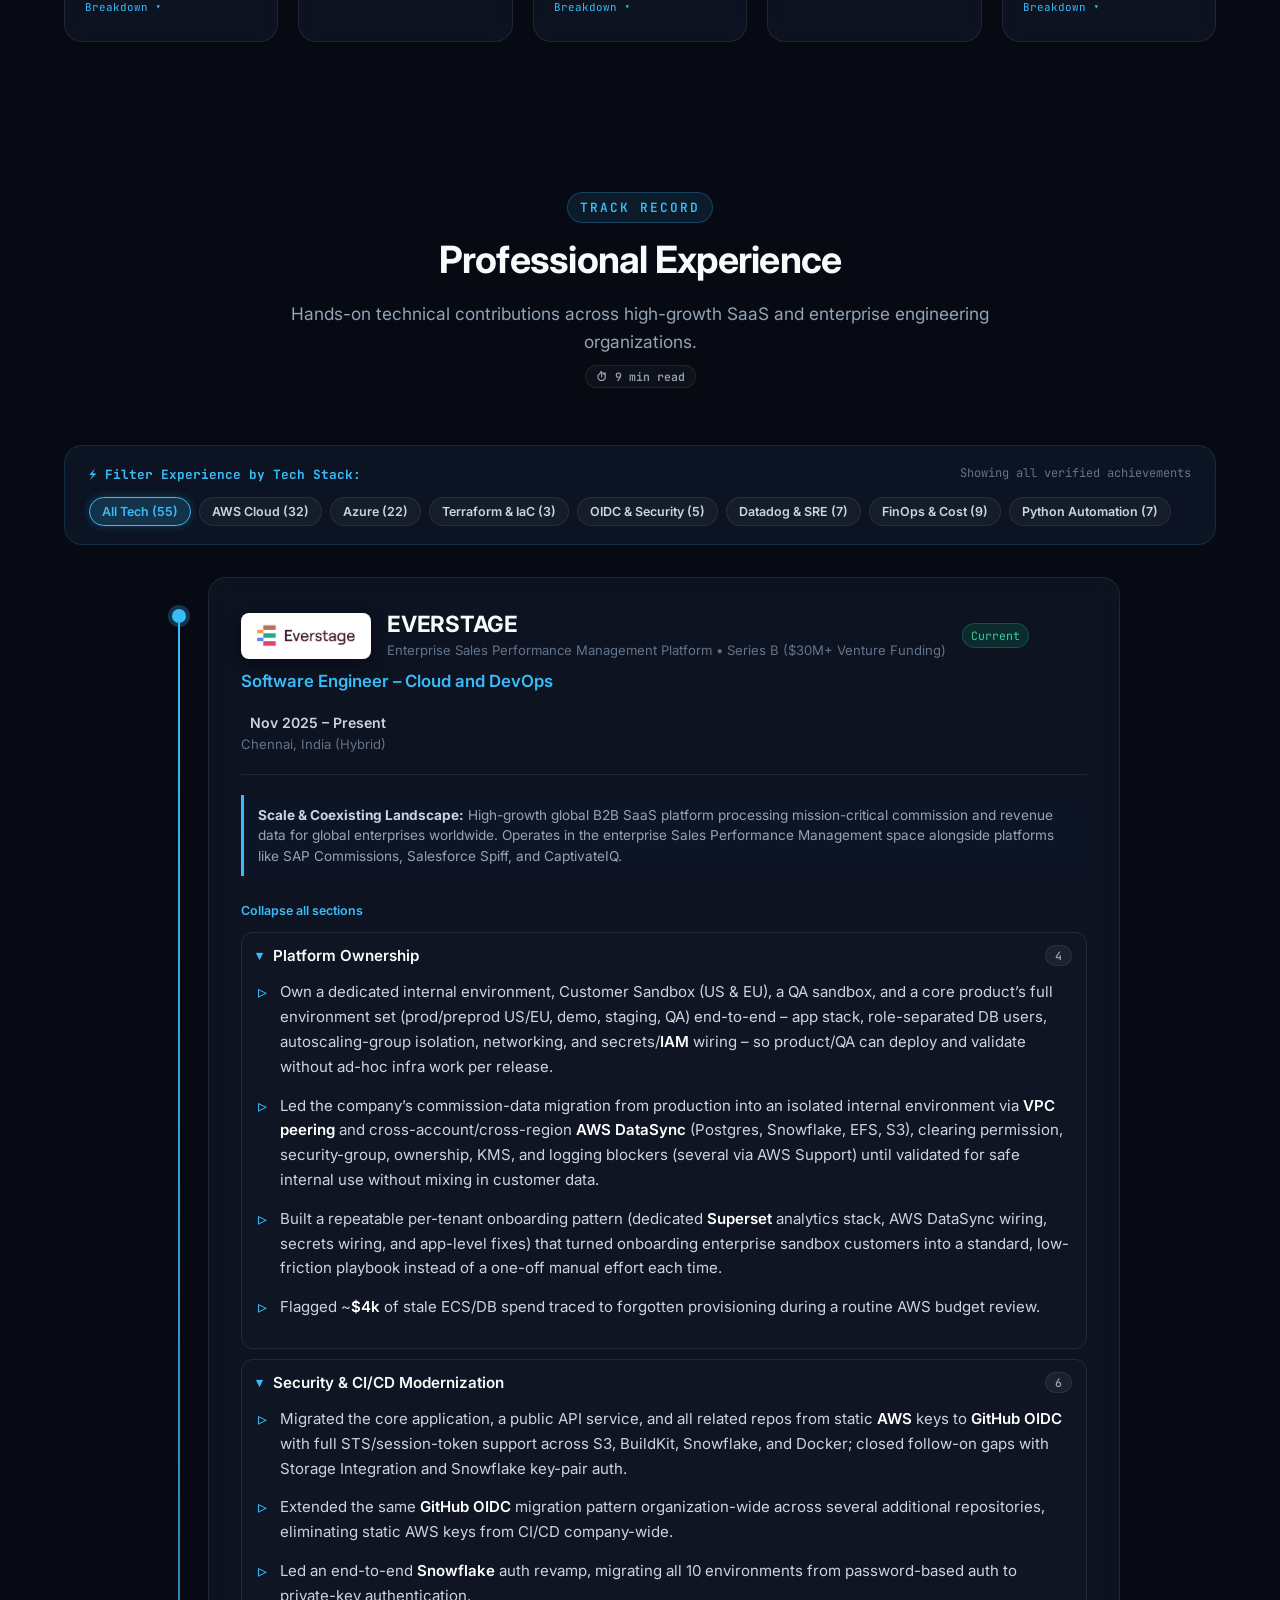
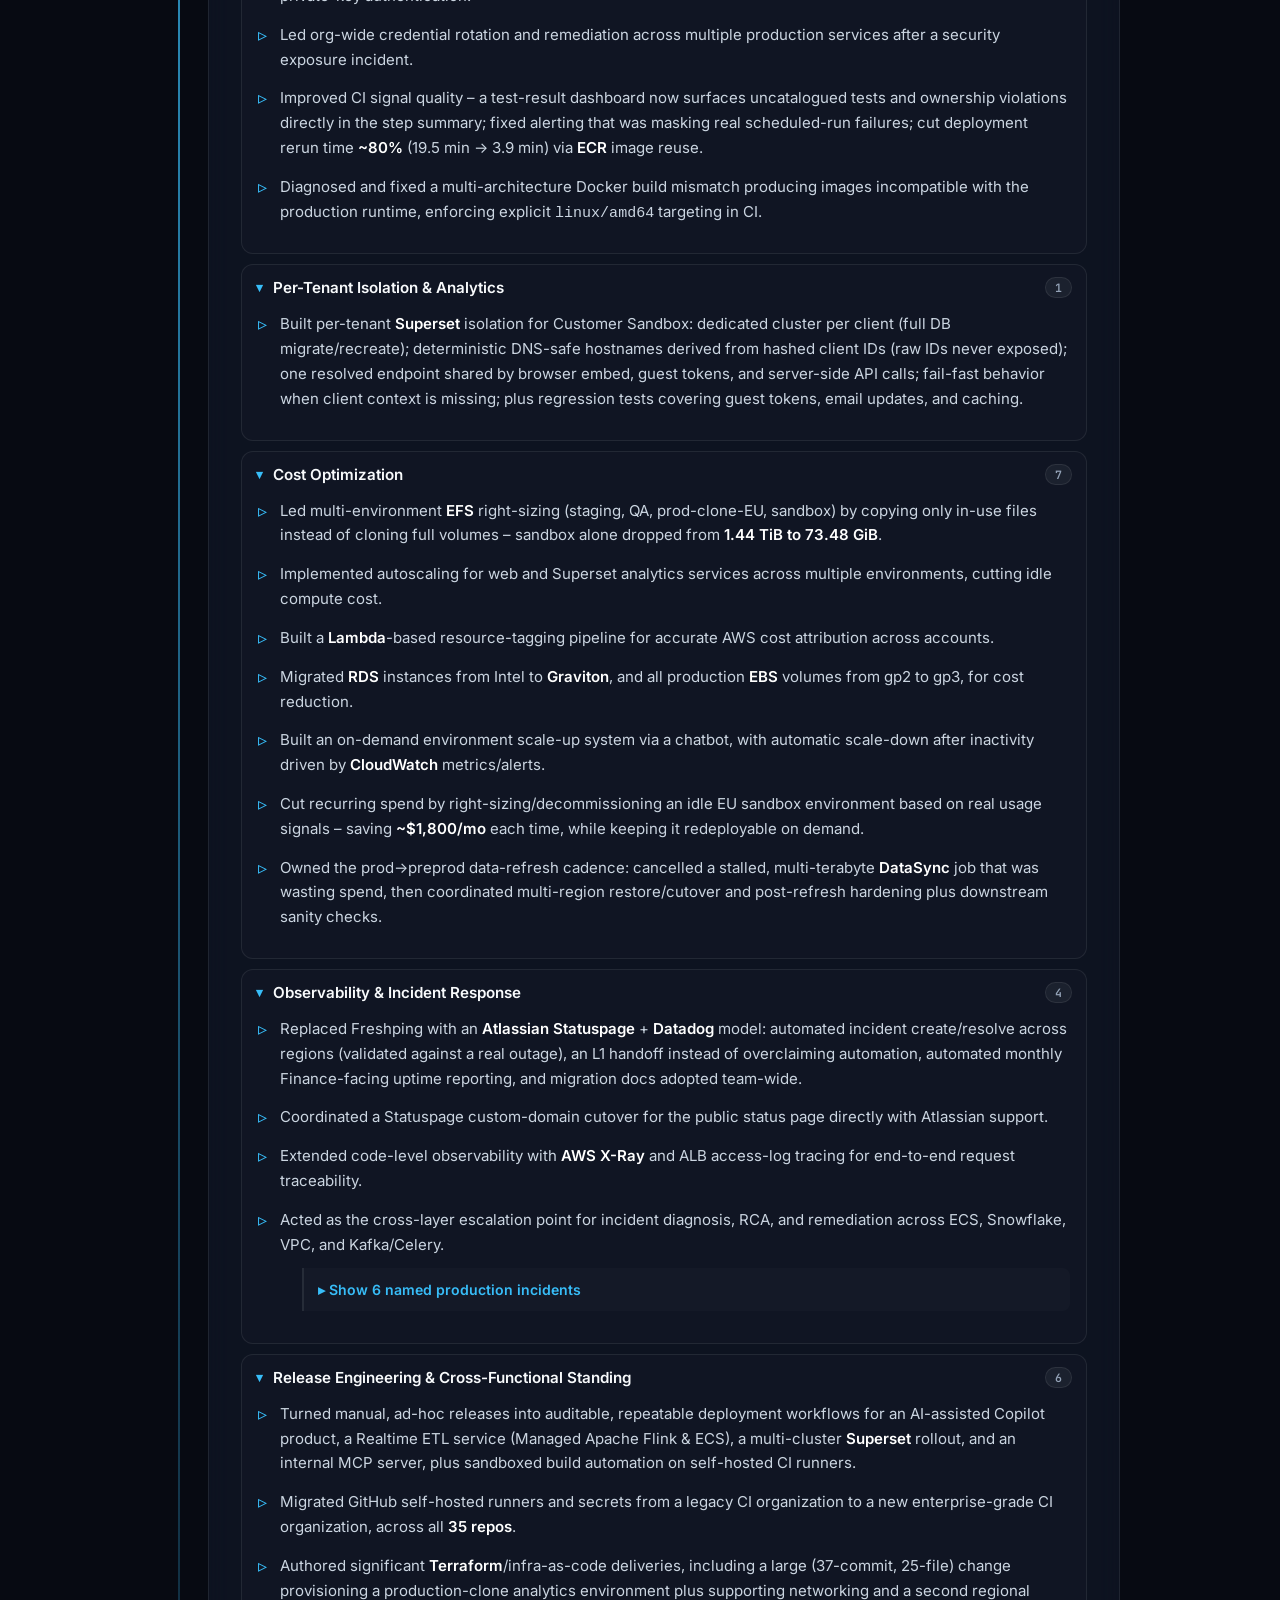
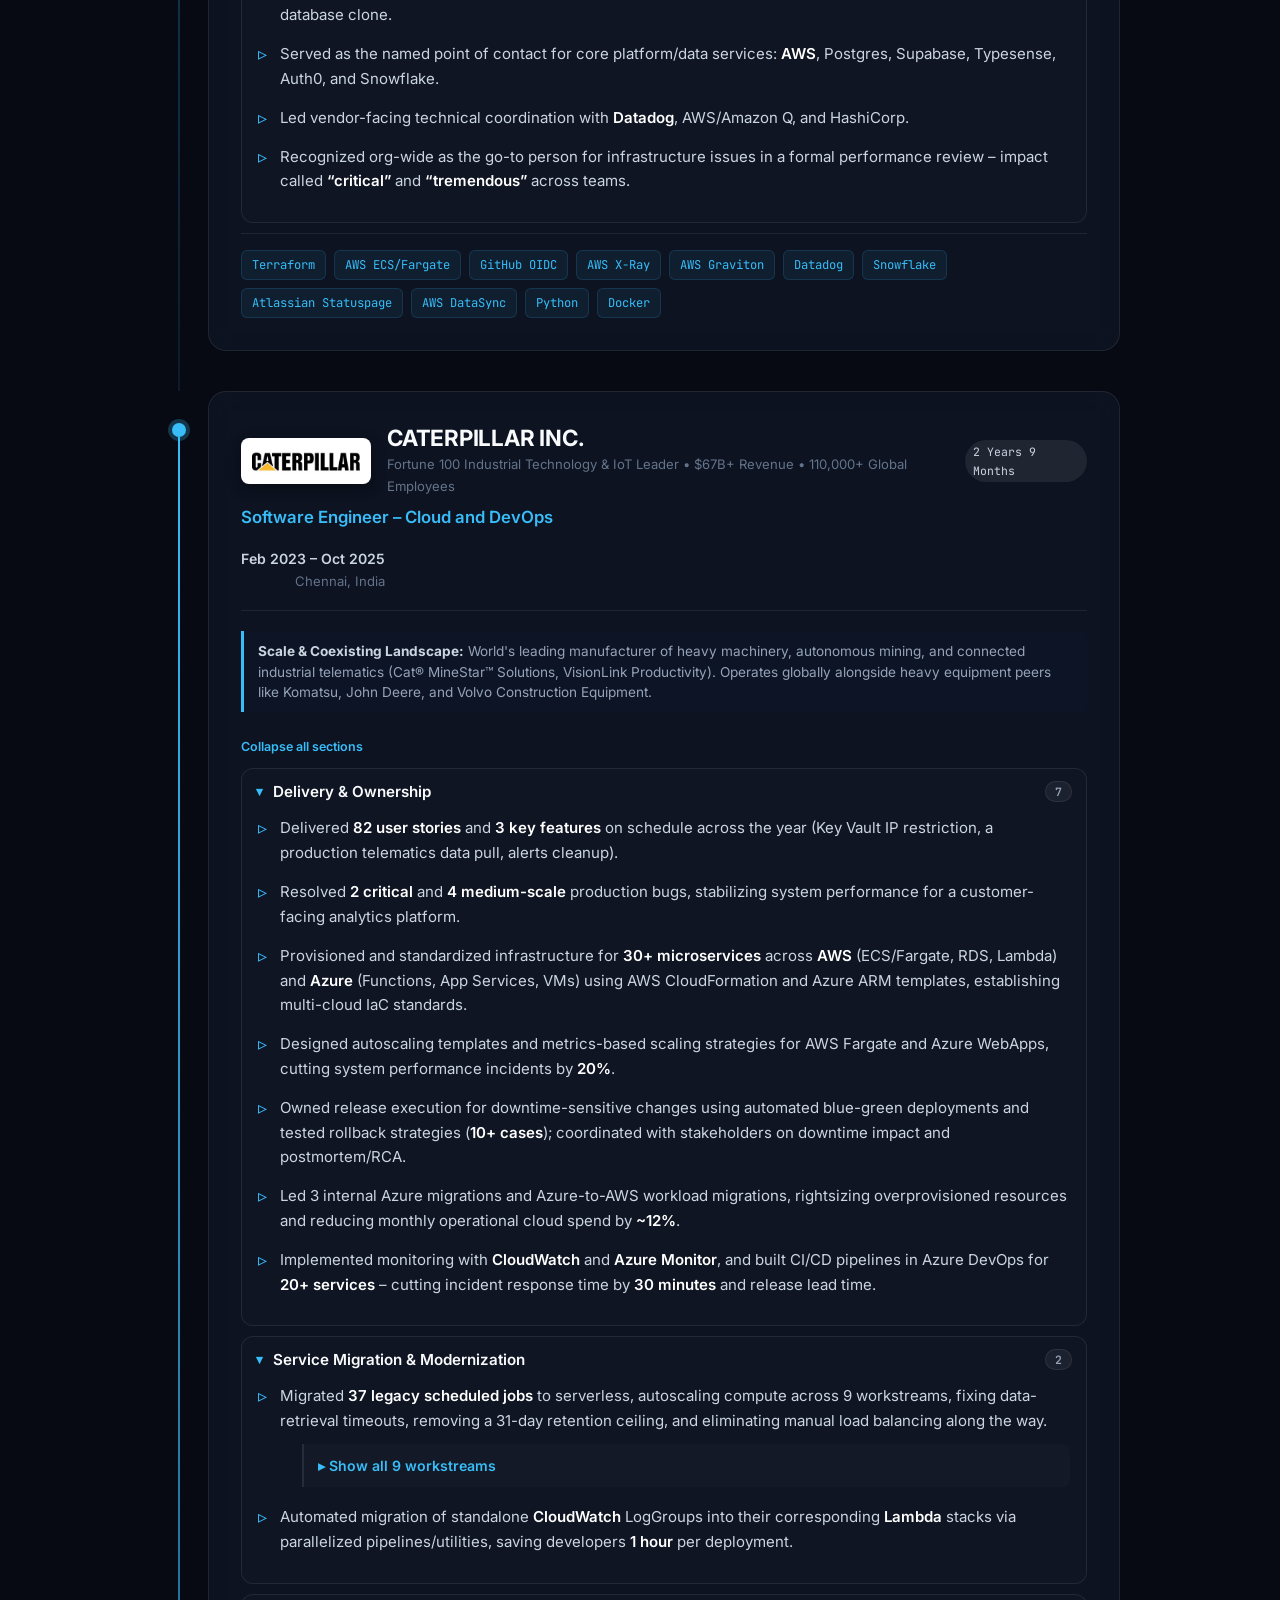
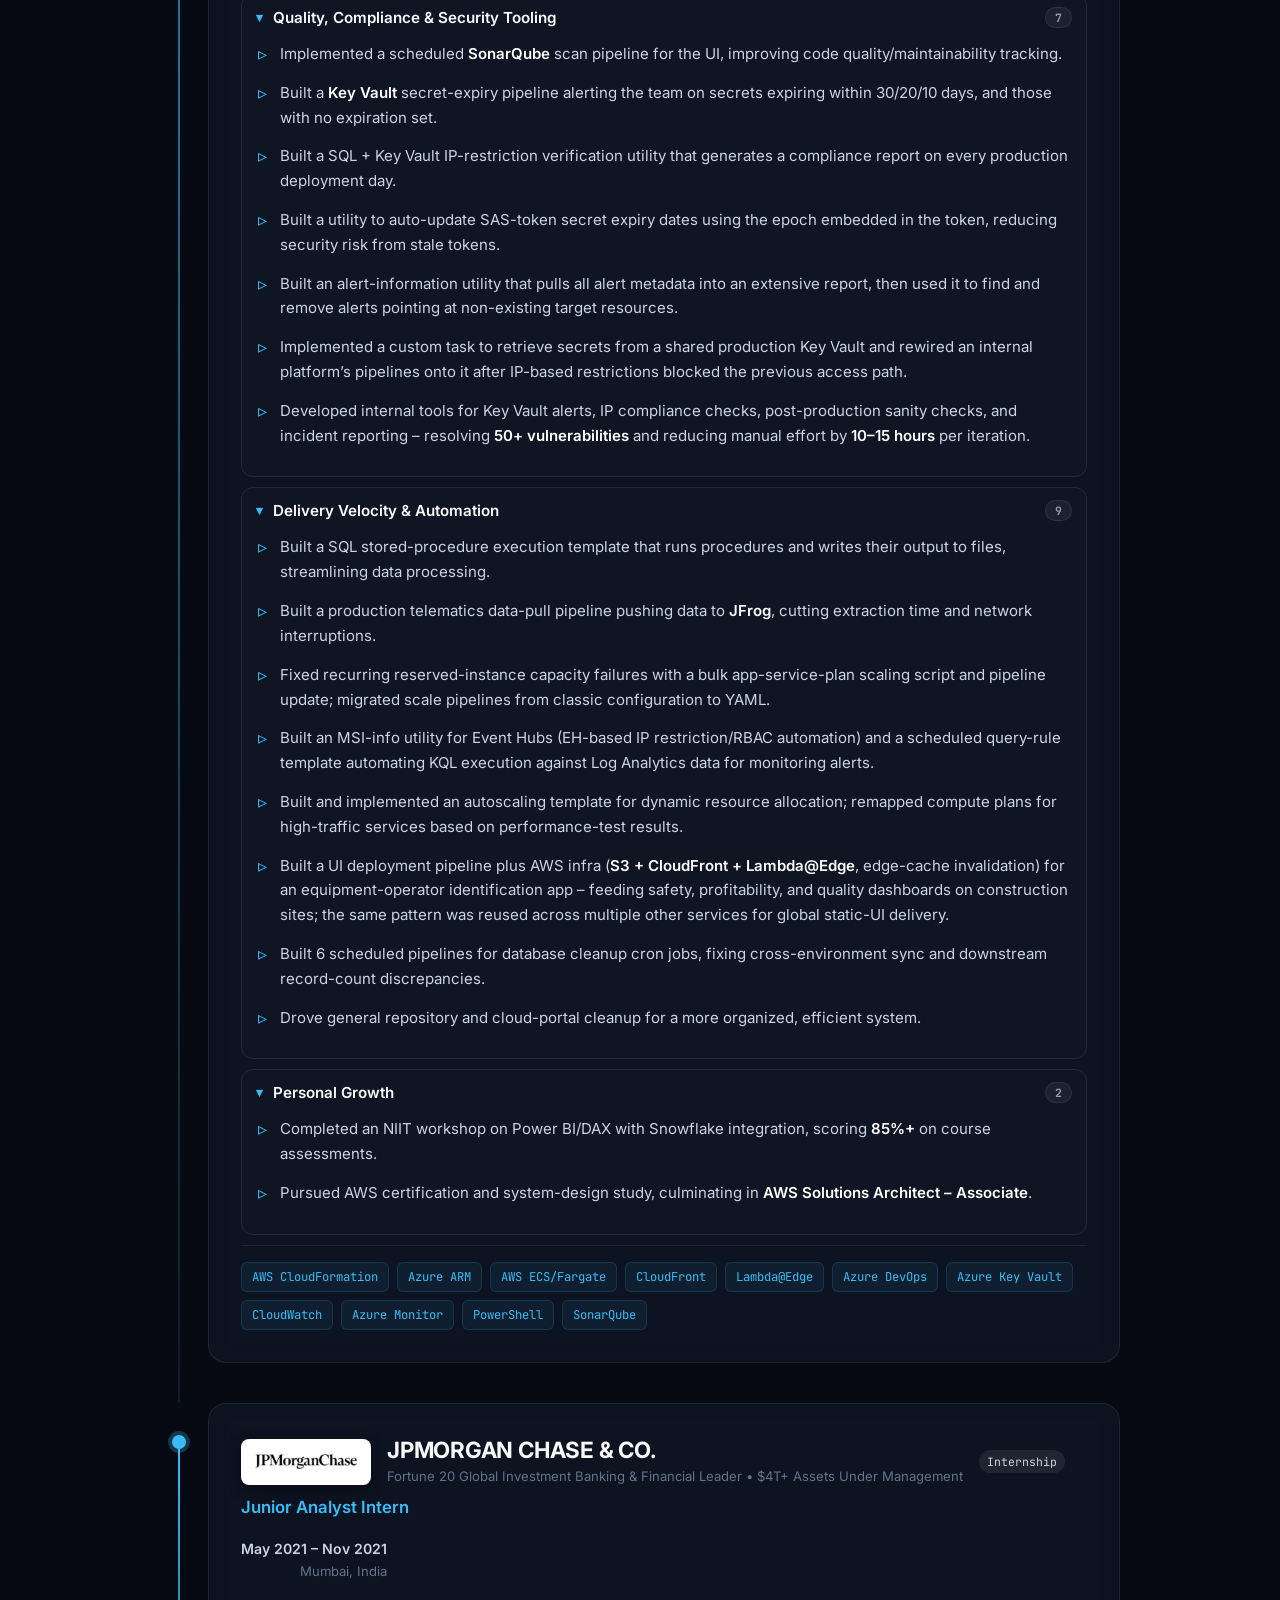
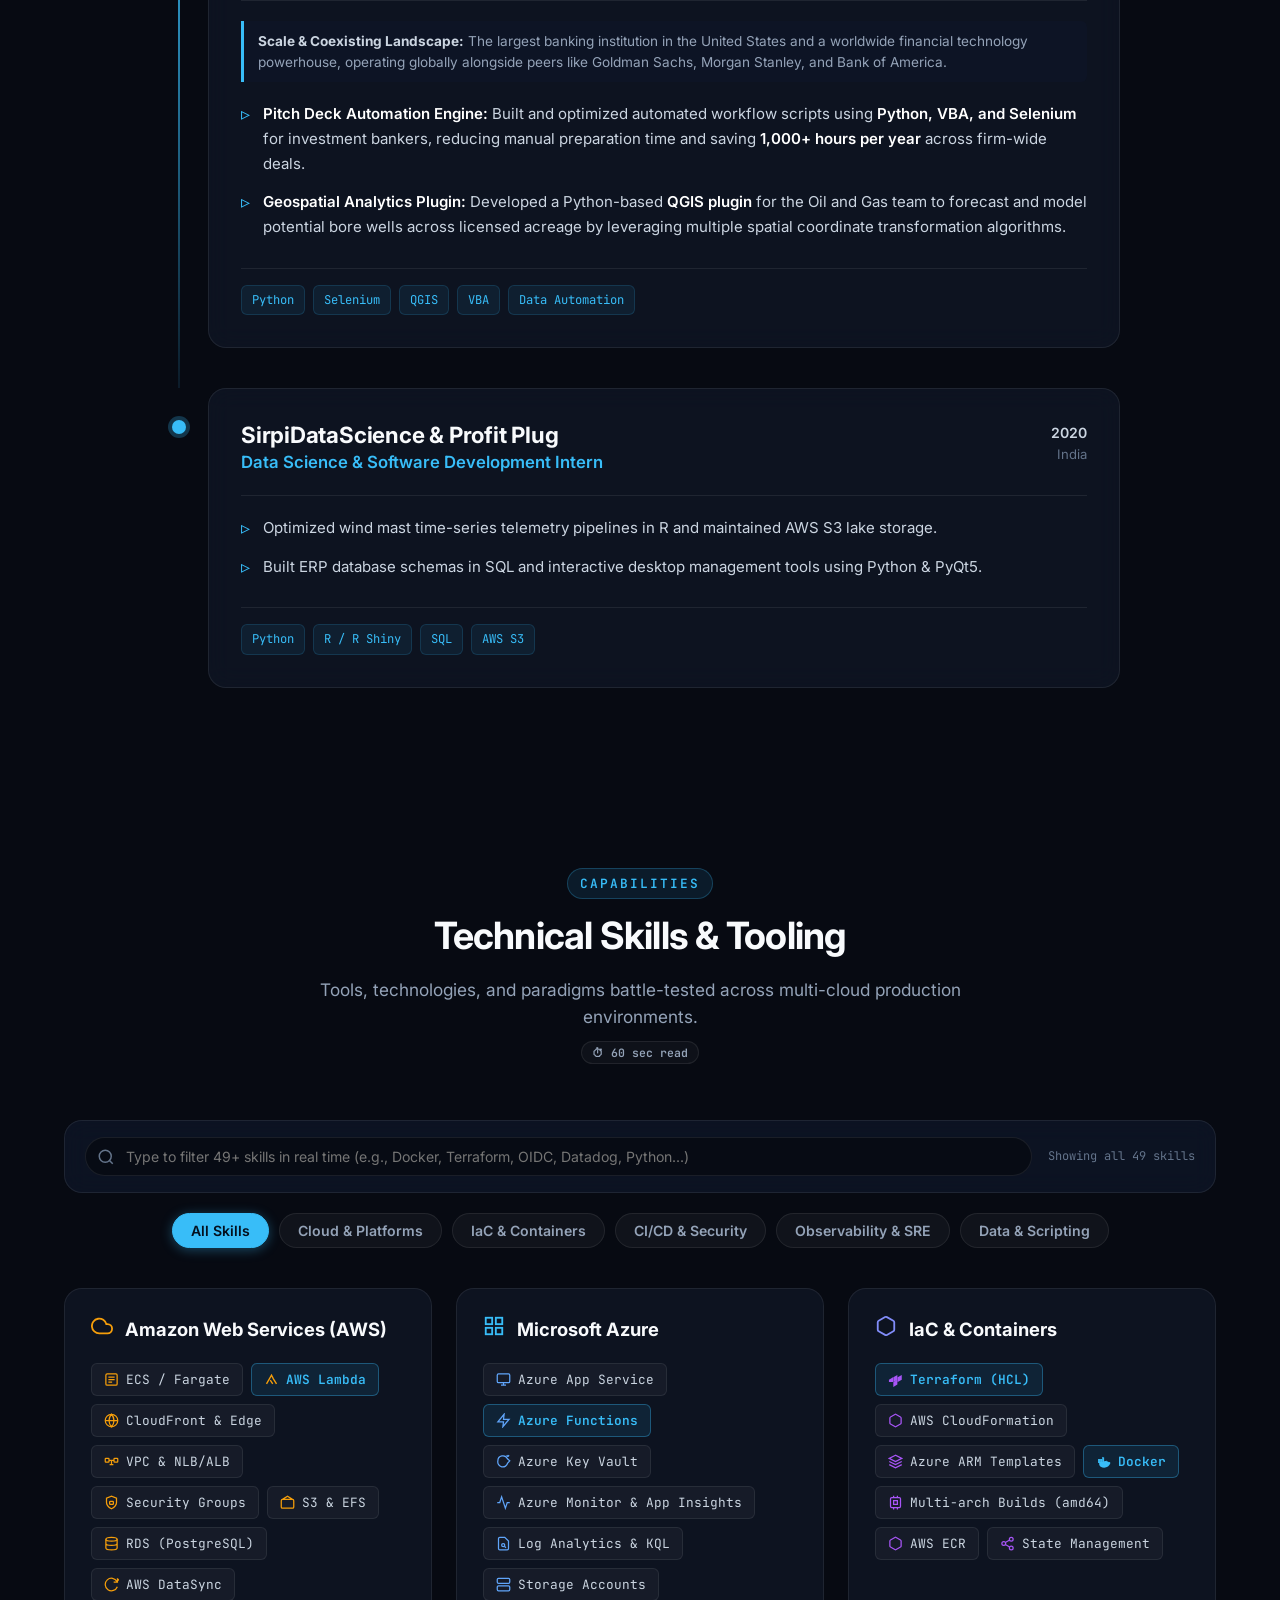
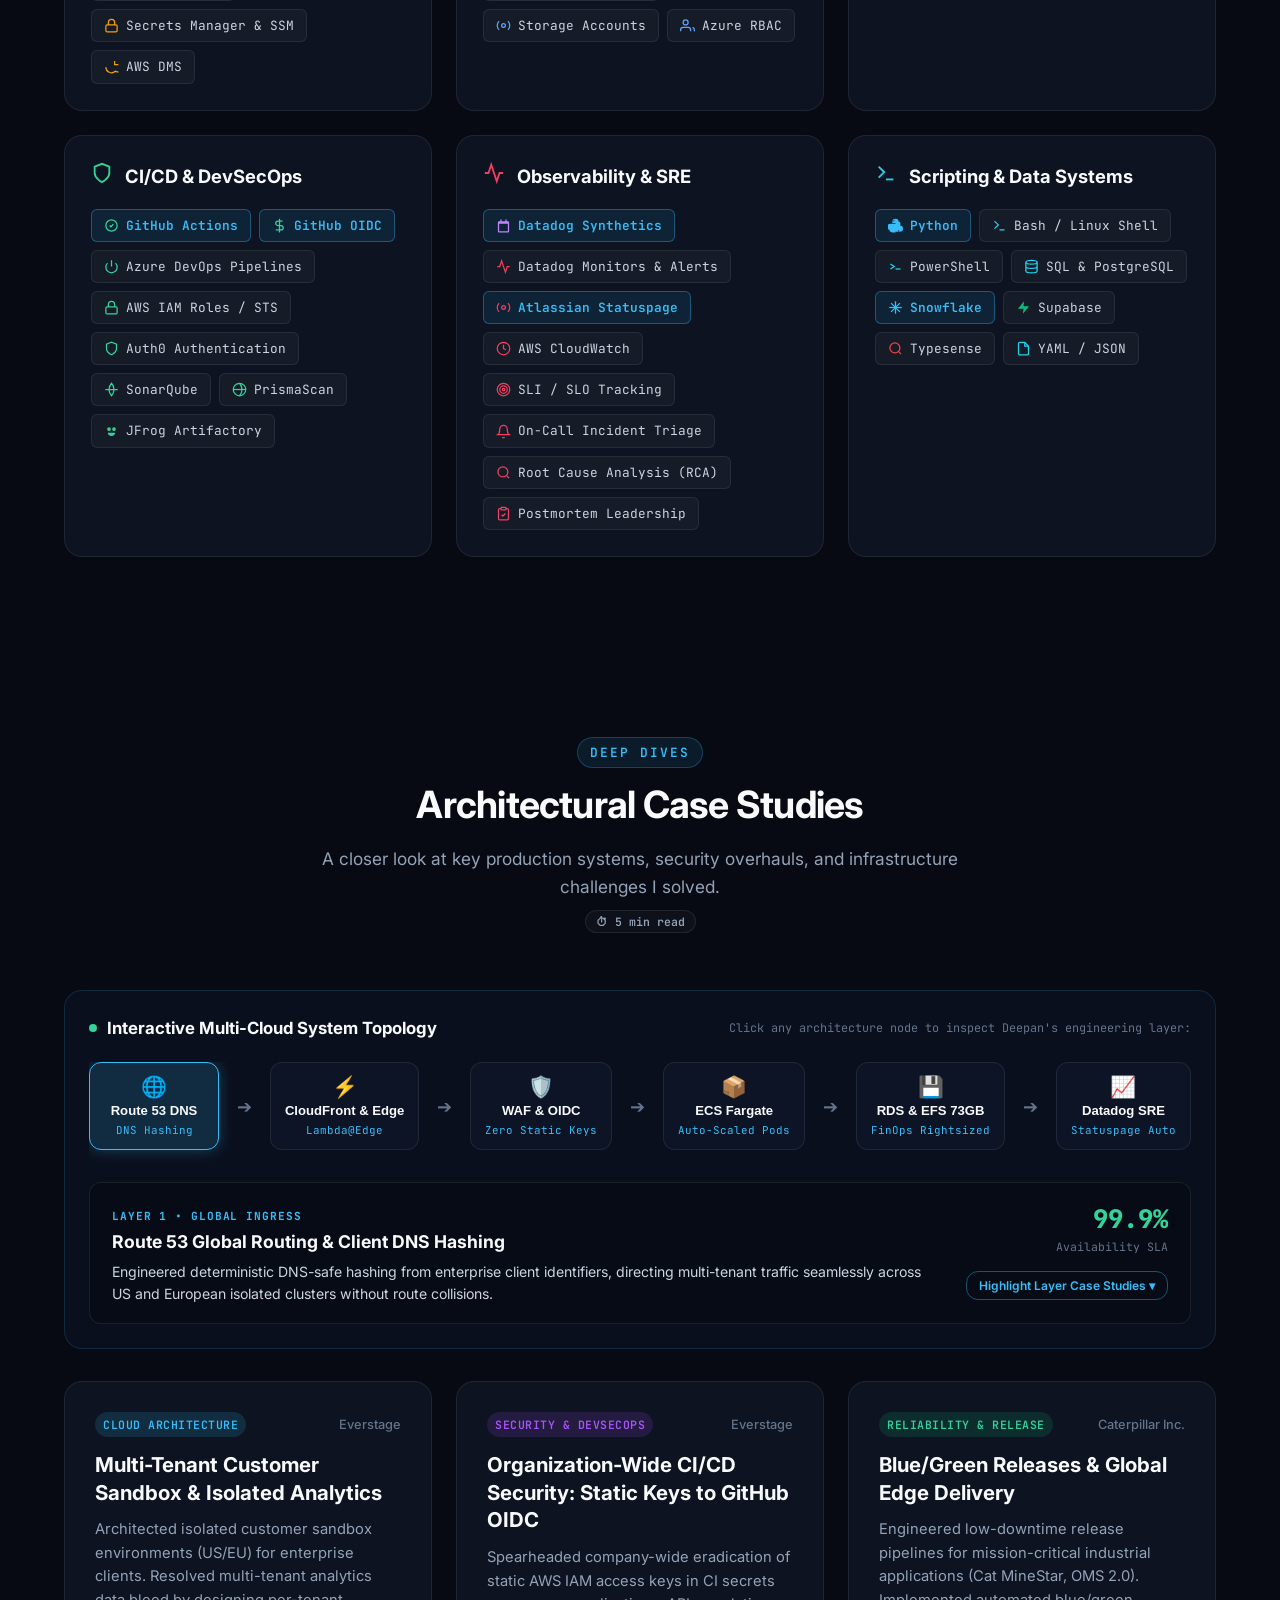
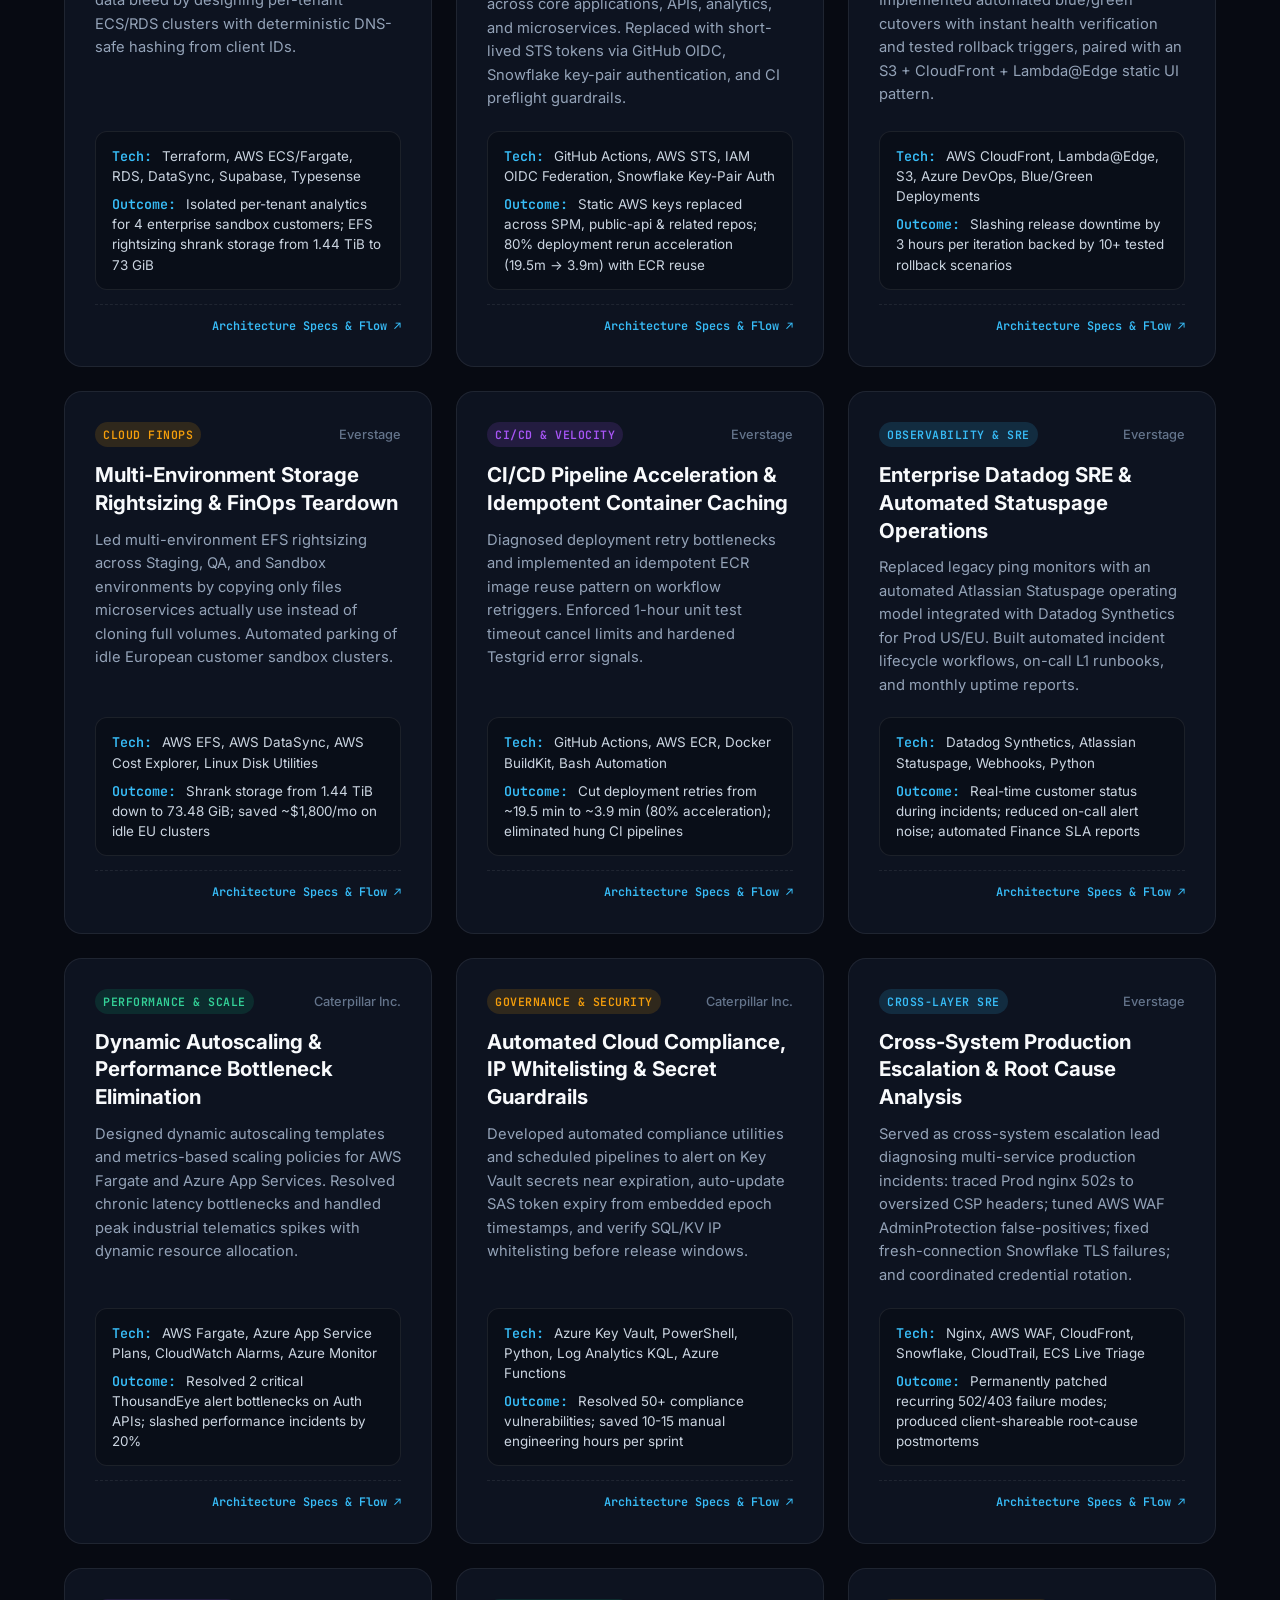
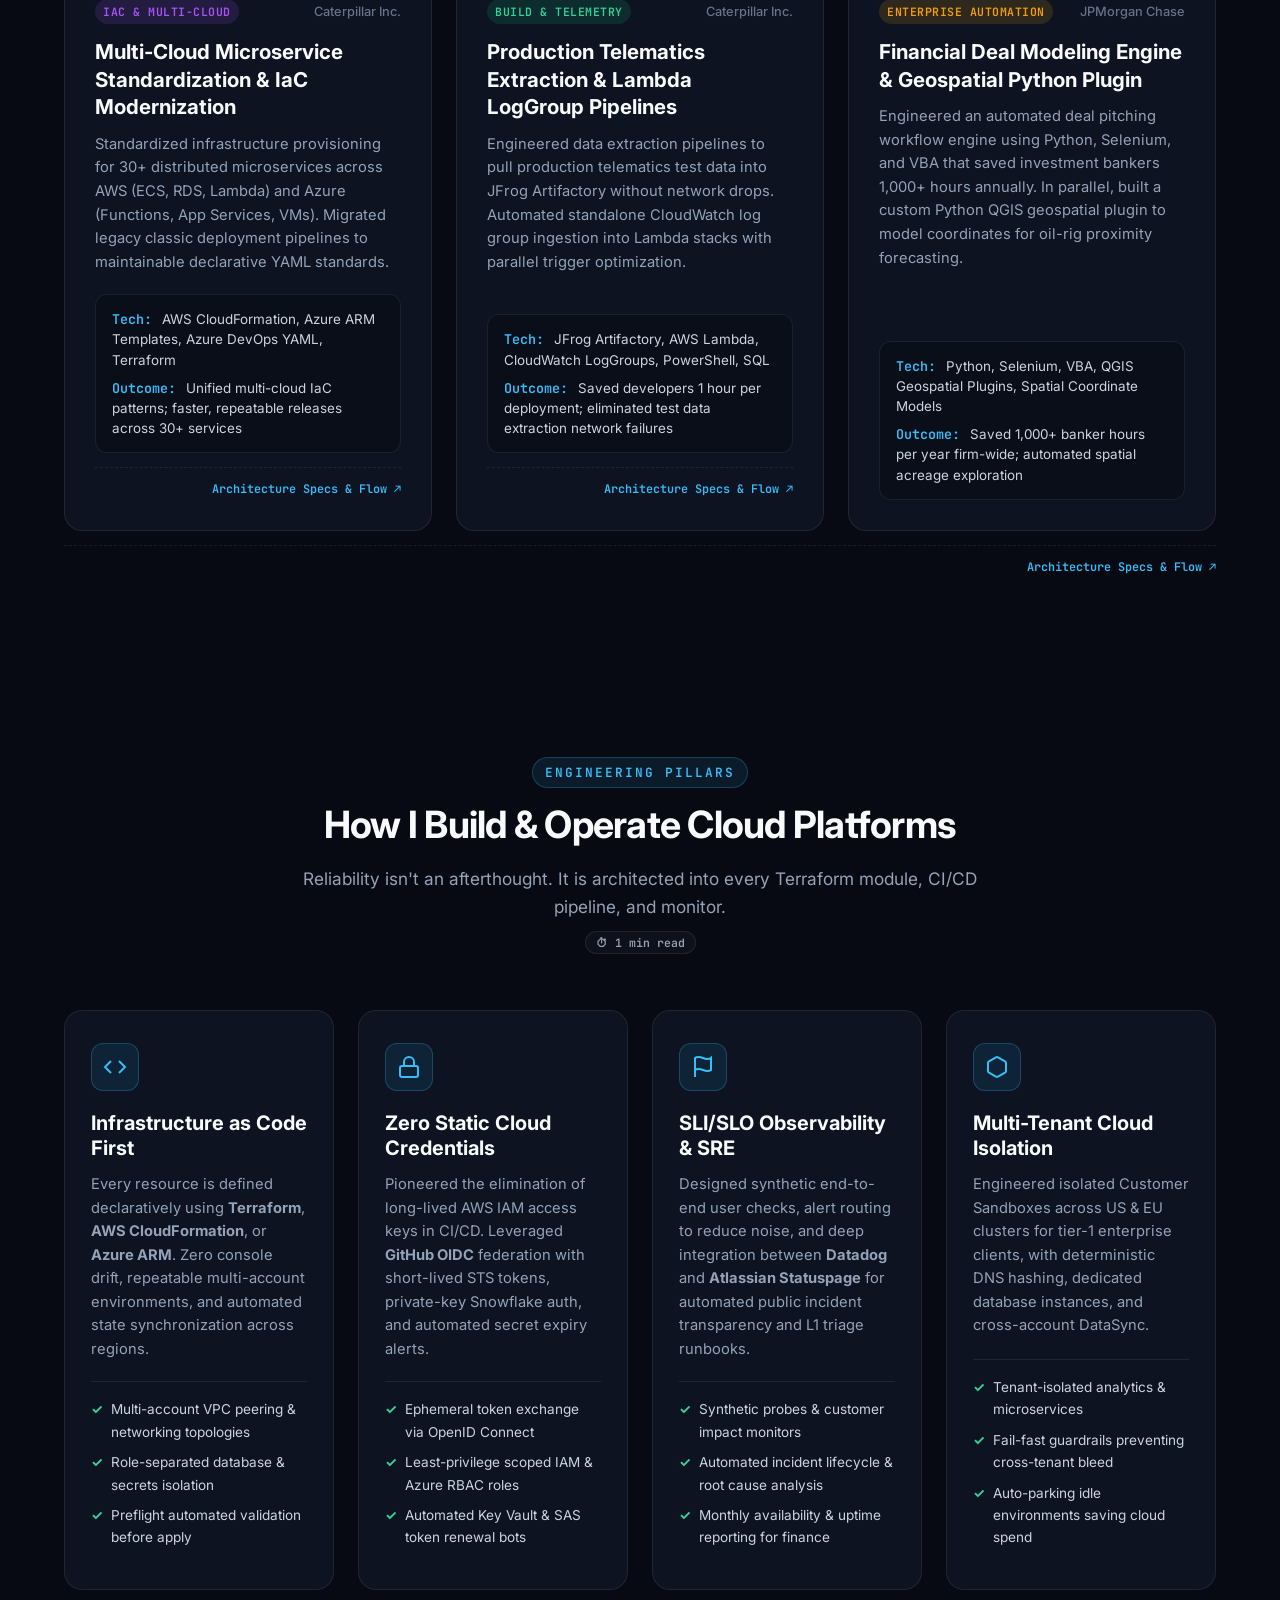
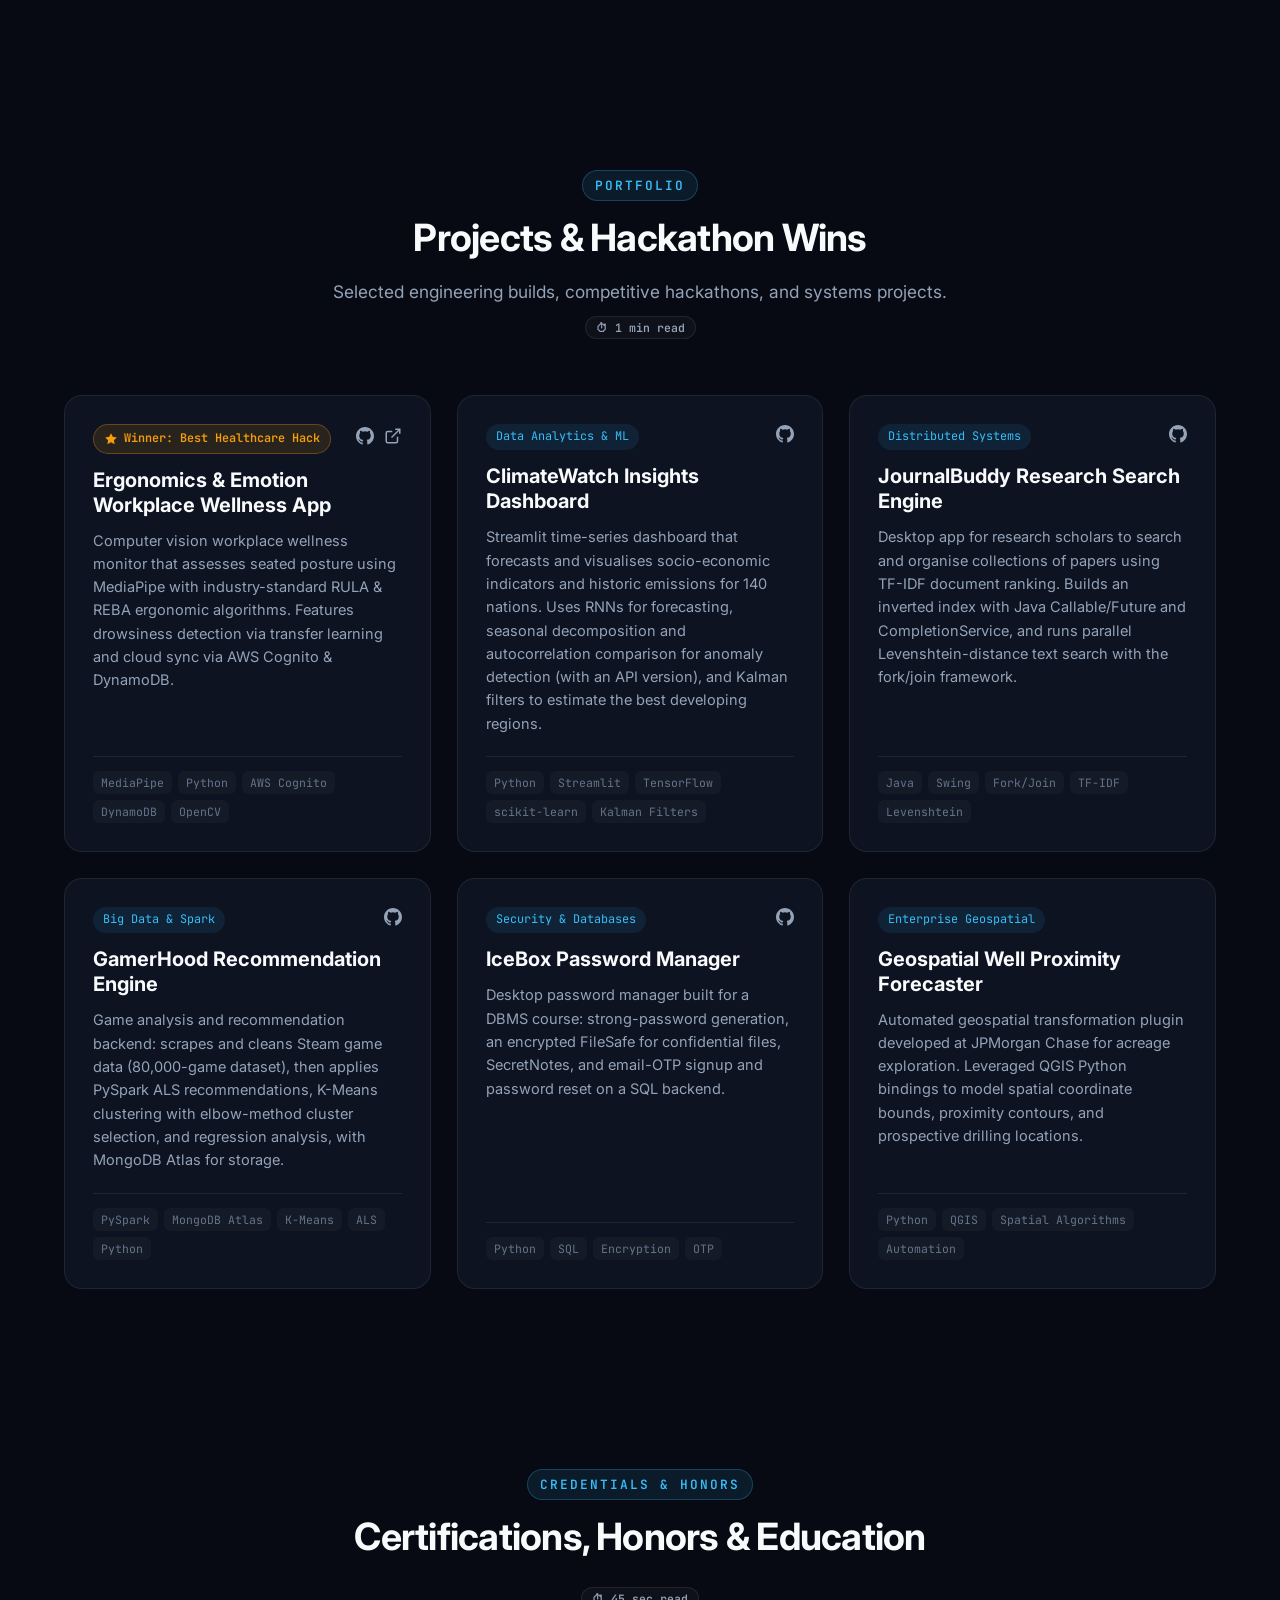
==== commit 30e99fd6: "Update work location from Chennai/Coimbatore to Chennai Hero blurb, location badge, Everstage exp-lo" ====
--- a/index.html
+++ b/index.html
@@ -515,7 +515,7 @@
   <noscript>
     <div style="padding:16px;background:#0c1220;color:#e2e8f0;font-family:system-ui,sans-serif">
       <h1>Deepan Narayanamoorthy: DevOps, Cloud &amp; SRE Engineer</h1>
-      <p>DevOps and Cloud Engineer at Everstage with 3+ years across AWS, Azure, Terraform, GitHub Actions OIDC and Datadog. AWS Certified Solutions Architect &ndash; Associate. Based in Chennai / Coimbatore, India.</p>
+      <p>DevOps and Cloud Engineer at Everstage with 3+ years across AWS, Azure, Terraform, GitHub Actions OIDC and Datadog. AWS Certified Solutions Architect &ndash; Associate. Based in Chennai, India.</p>
       <p><a style="color:#38bdf8" href="resume/" target="_blank" rel="noopener">View resume</a> &middot; <a style="color:#38bdf8" href="https://www.linkedin.com/in/deepann/">LinkedIn</a> &middot; <a style="color:#38bdf8" href="https://github.com/DeepanNarayanaMoorthy">GitHub</a> &middot; <a style="color:#38bdf8" href="mailto:deepanntech@gmail.com">Email</a></p>
       <p>This site uses JavaScript for its interactive features; the full content is also available in the HTML resume above.</p>
     </div>
@@ -546,7 +546,7 @@
           <svg class="icon" viewBox="0 0 24 24" fill="none" stroke="currentColor" stroke-width="2"><path d="M12 2l3.09 6.26L22 9.27l-5 4.87 1.18 6.88L12 17.77l-6.18 3.25L7 14.14 2 9.27l6.91-1.01L12 2z"/></svg>
           AWS Certified Solutions Architect – Associate
         </a>
-        <span class="location-badge">📍 Chennai / Coimbatore, India</span>
+        <span class="location-badge">📍 Chennai, India</span>
       </div>
     </div>
   </header>
@@ -902,7 +902,7 @@
                 </div>
                 <div class="exp-meta">
                   <span class="exp-date">Nov 2025 – Present</span>
-                  <span class="exp-location">Coimbatore / Chennai, India (Hybrid)</span>
+                  <span class="exp-location">Chennai, India (Hybrid)</span>
                 </div>
               </div>
 
@@ -2463,7 +2463,7 @@
 
             <div class="r-grid-item">
               <span class="r-label">📍 Location &amp; Work Preference</span>
-              <strong class="r-value">Chennai / Coimbatore, Tamil Nadu, India • Open to Remote, Hybrid &amp; Relocation</strong>
+              <strong class="r-value">Chennai, Tamil Nadu, India • Open to Remote, Hybrid &amp; Relocation</strong>
             </div>
           </div>
 
--- a/styles.css
+++ b/styles.css
@@ -4280,8 +4280,10 @@
 .palette-trigger:focus:not(:focus-visible) { outline: none; }
 
 @media (max-width: 1100px) {
-  .exp-header { flex-direction: column; align-items: flex-start; gap: 10px; }
-  .exp-meta { text-align: left; }
+  /* Keep date/location on the header row (wrapping as needed) instead of
+     stacking into a full-width column -- column mode left a wide empty
+     gap where the right-aligned block used to sit. */
+  .exp-meta { margin-left: auto; text-align: right; }
 }
 
 /* Anything that reacts to hover now also reacts to a click */
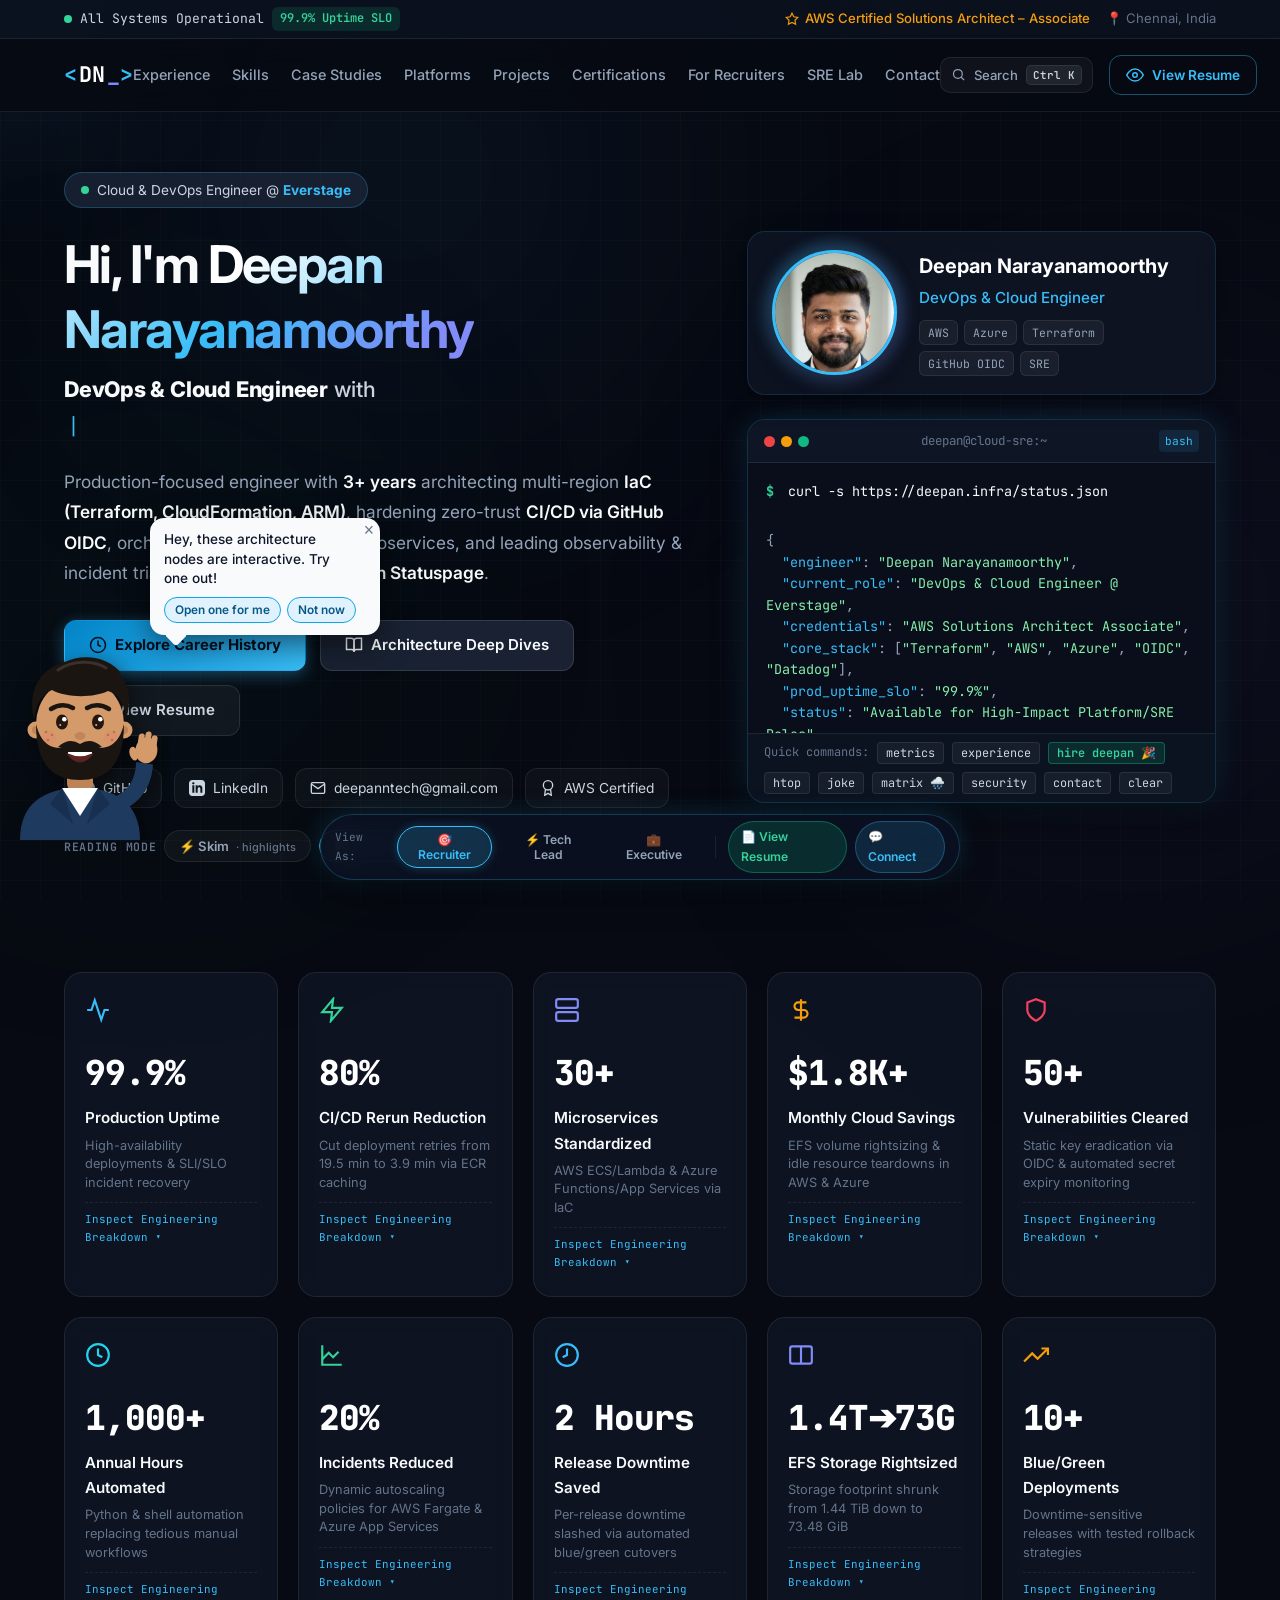
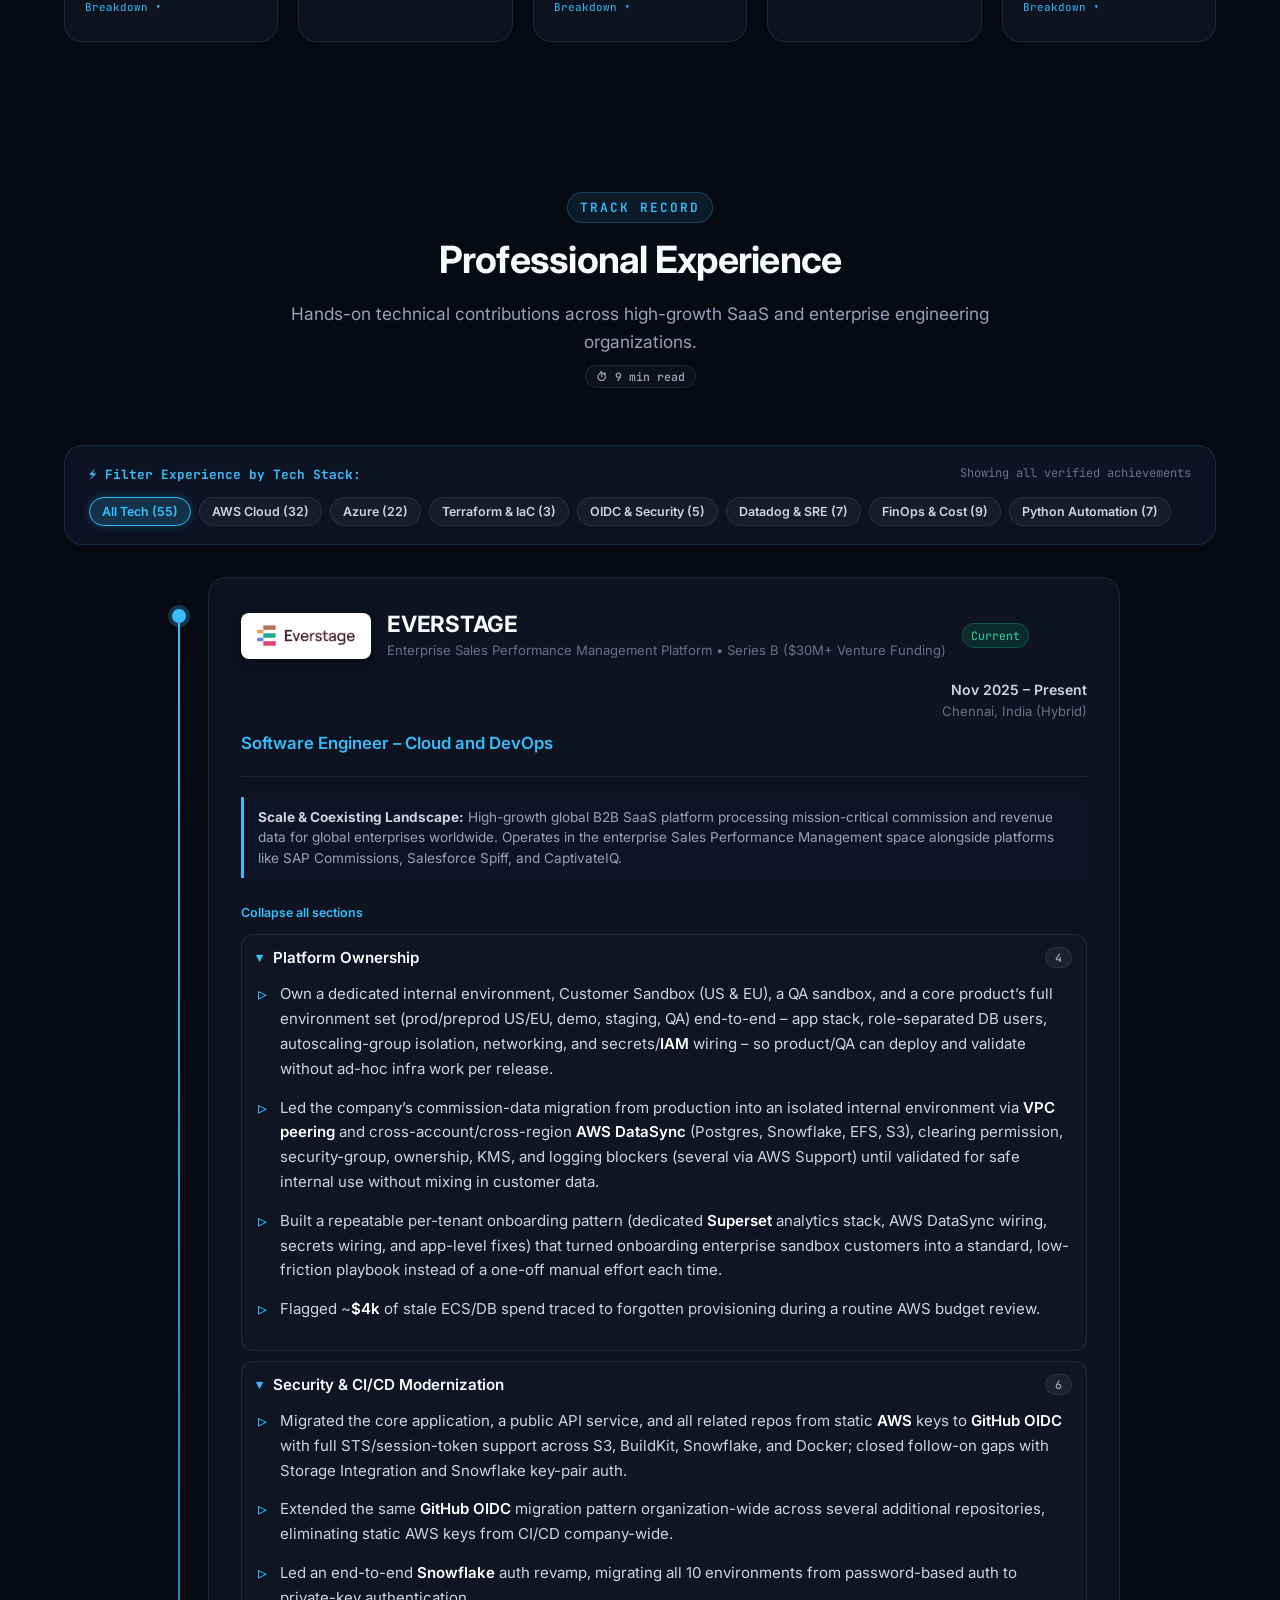
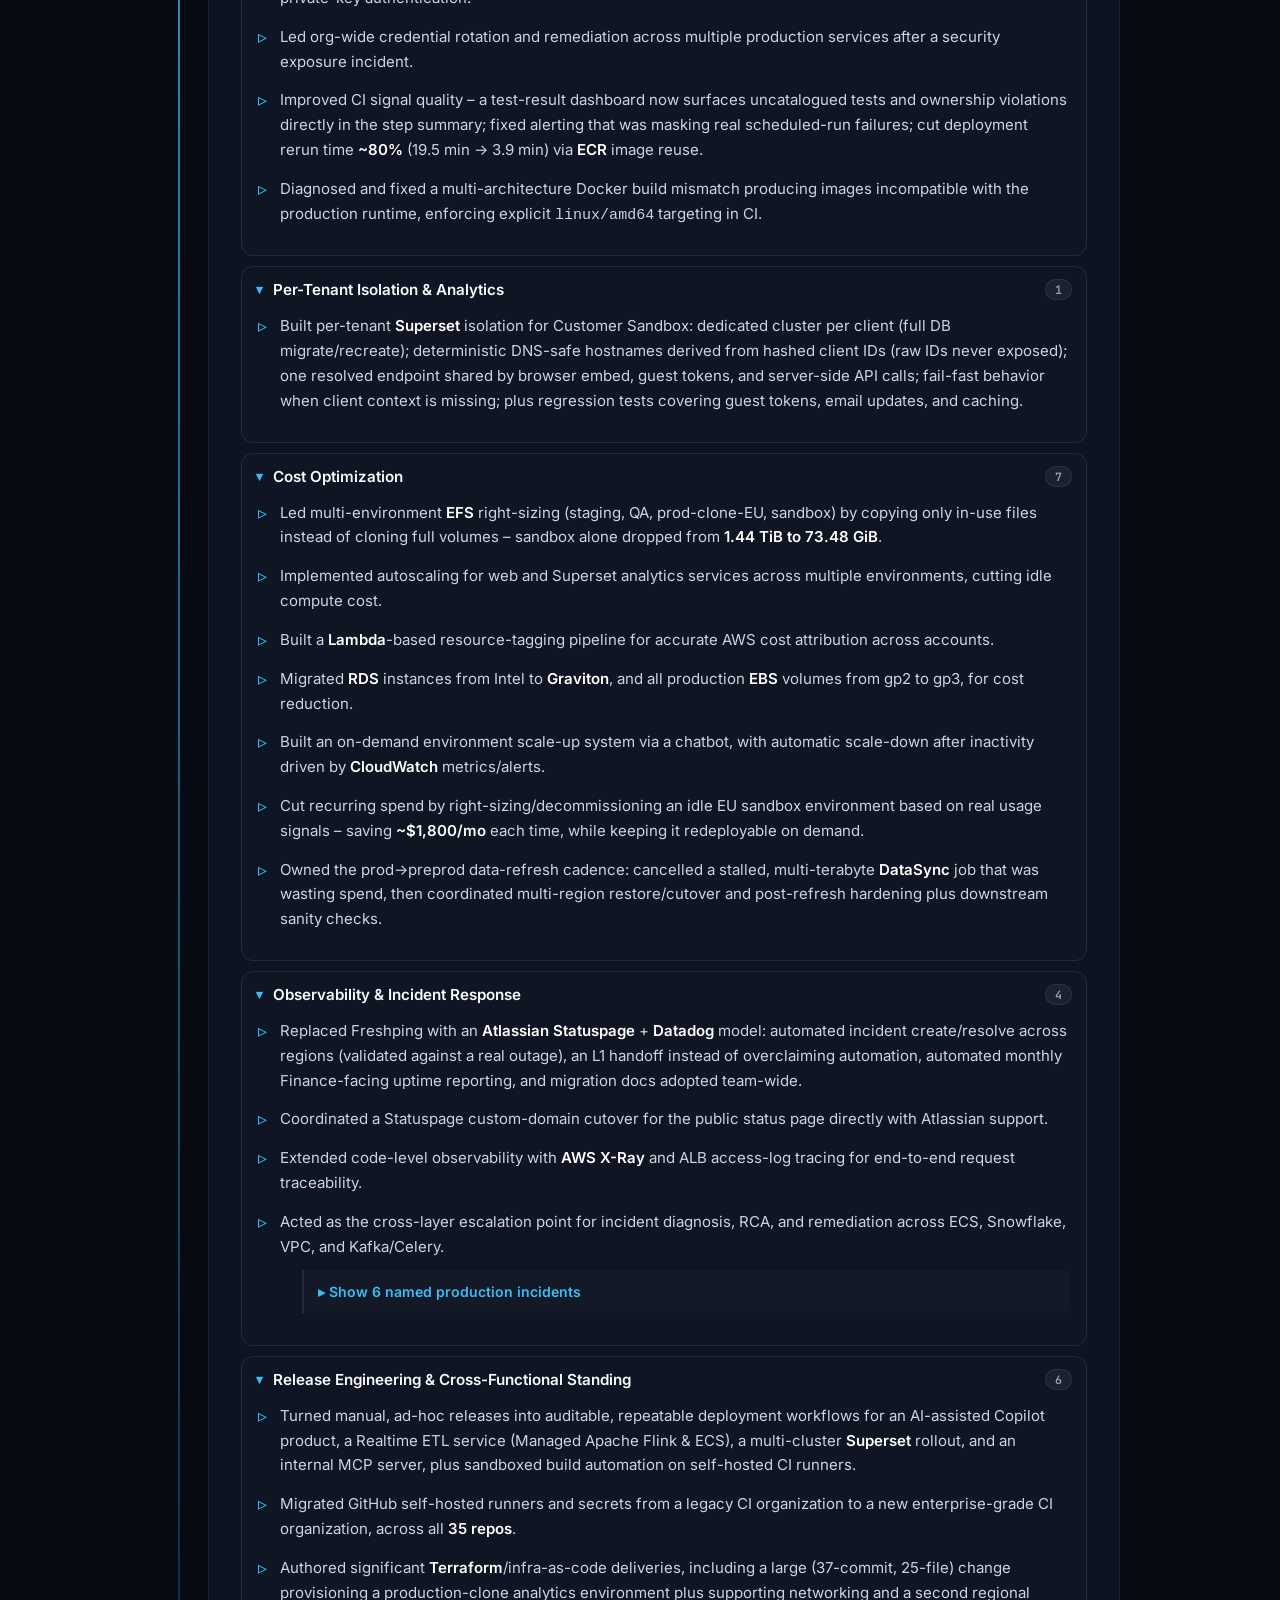
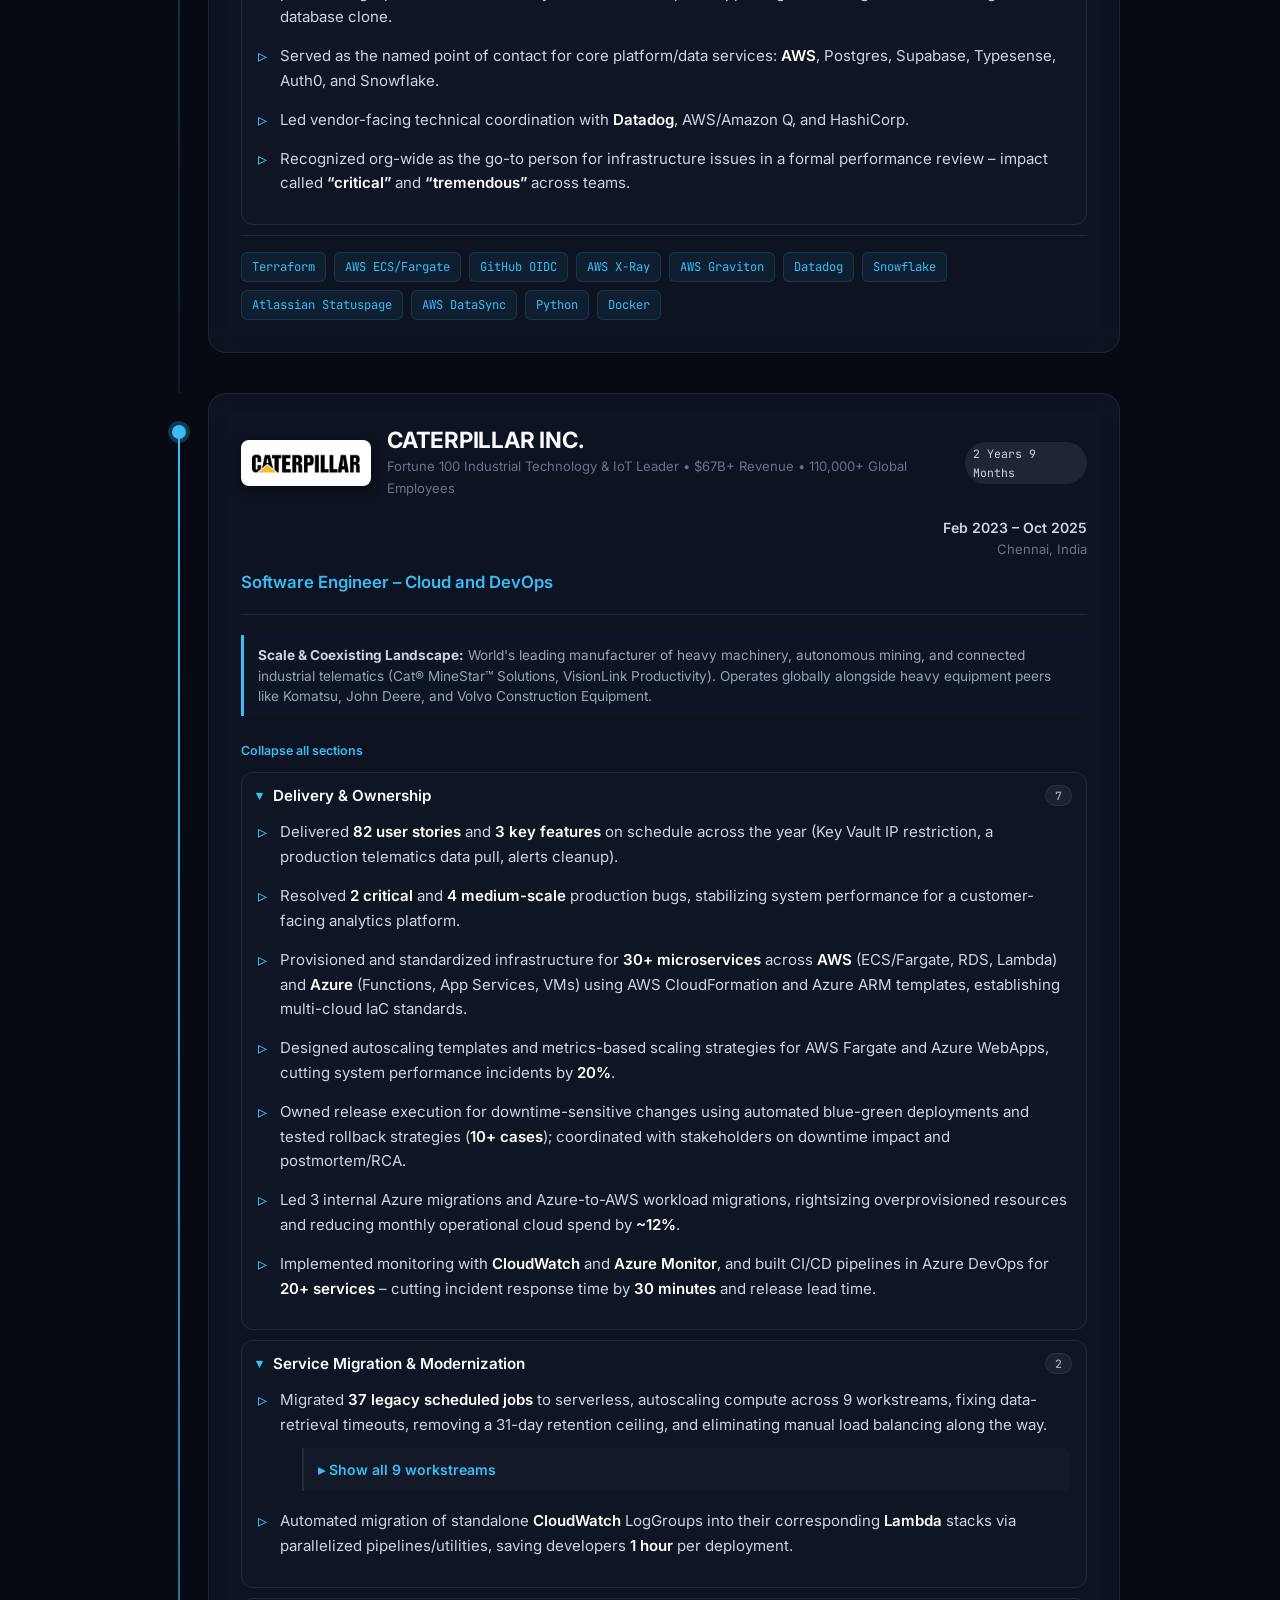
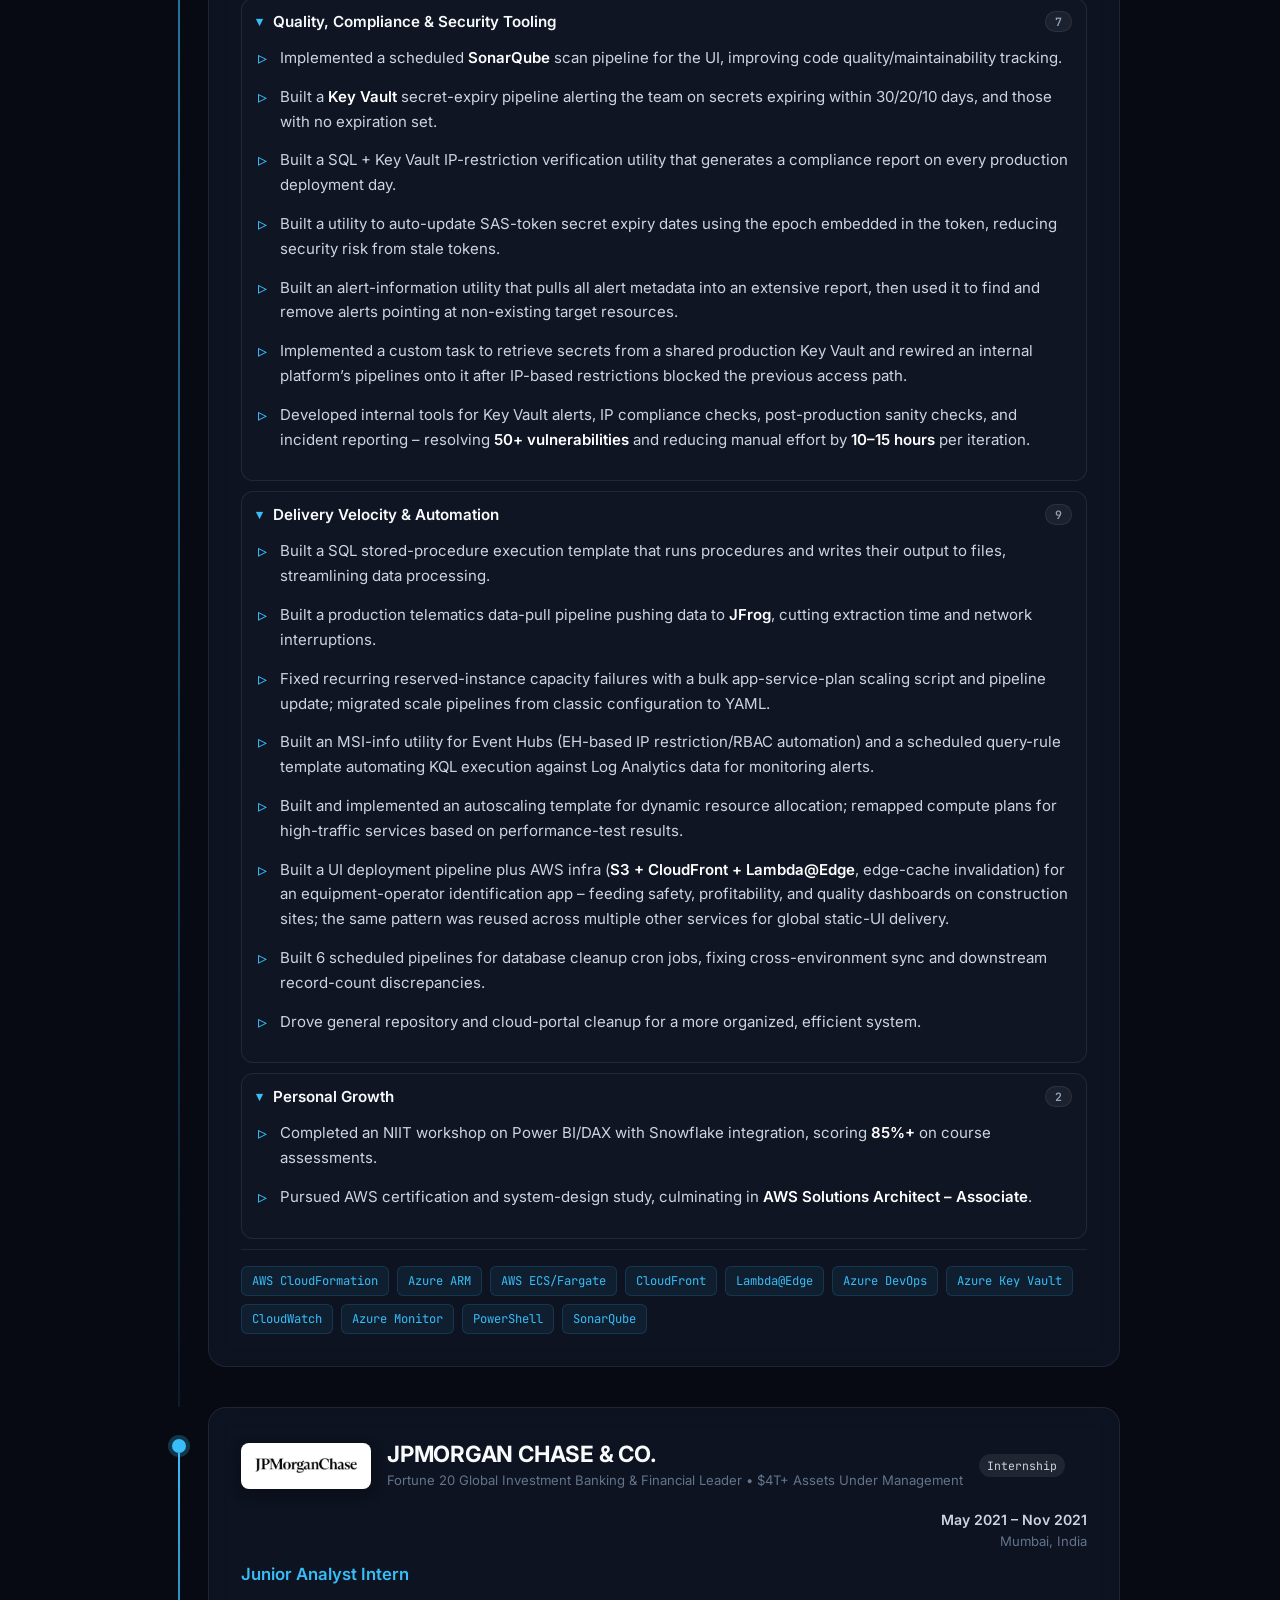
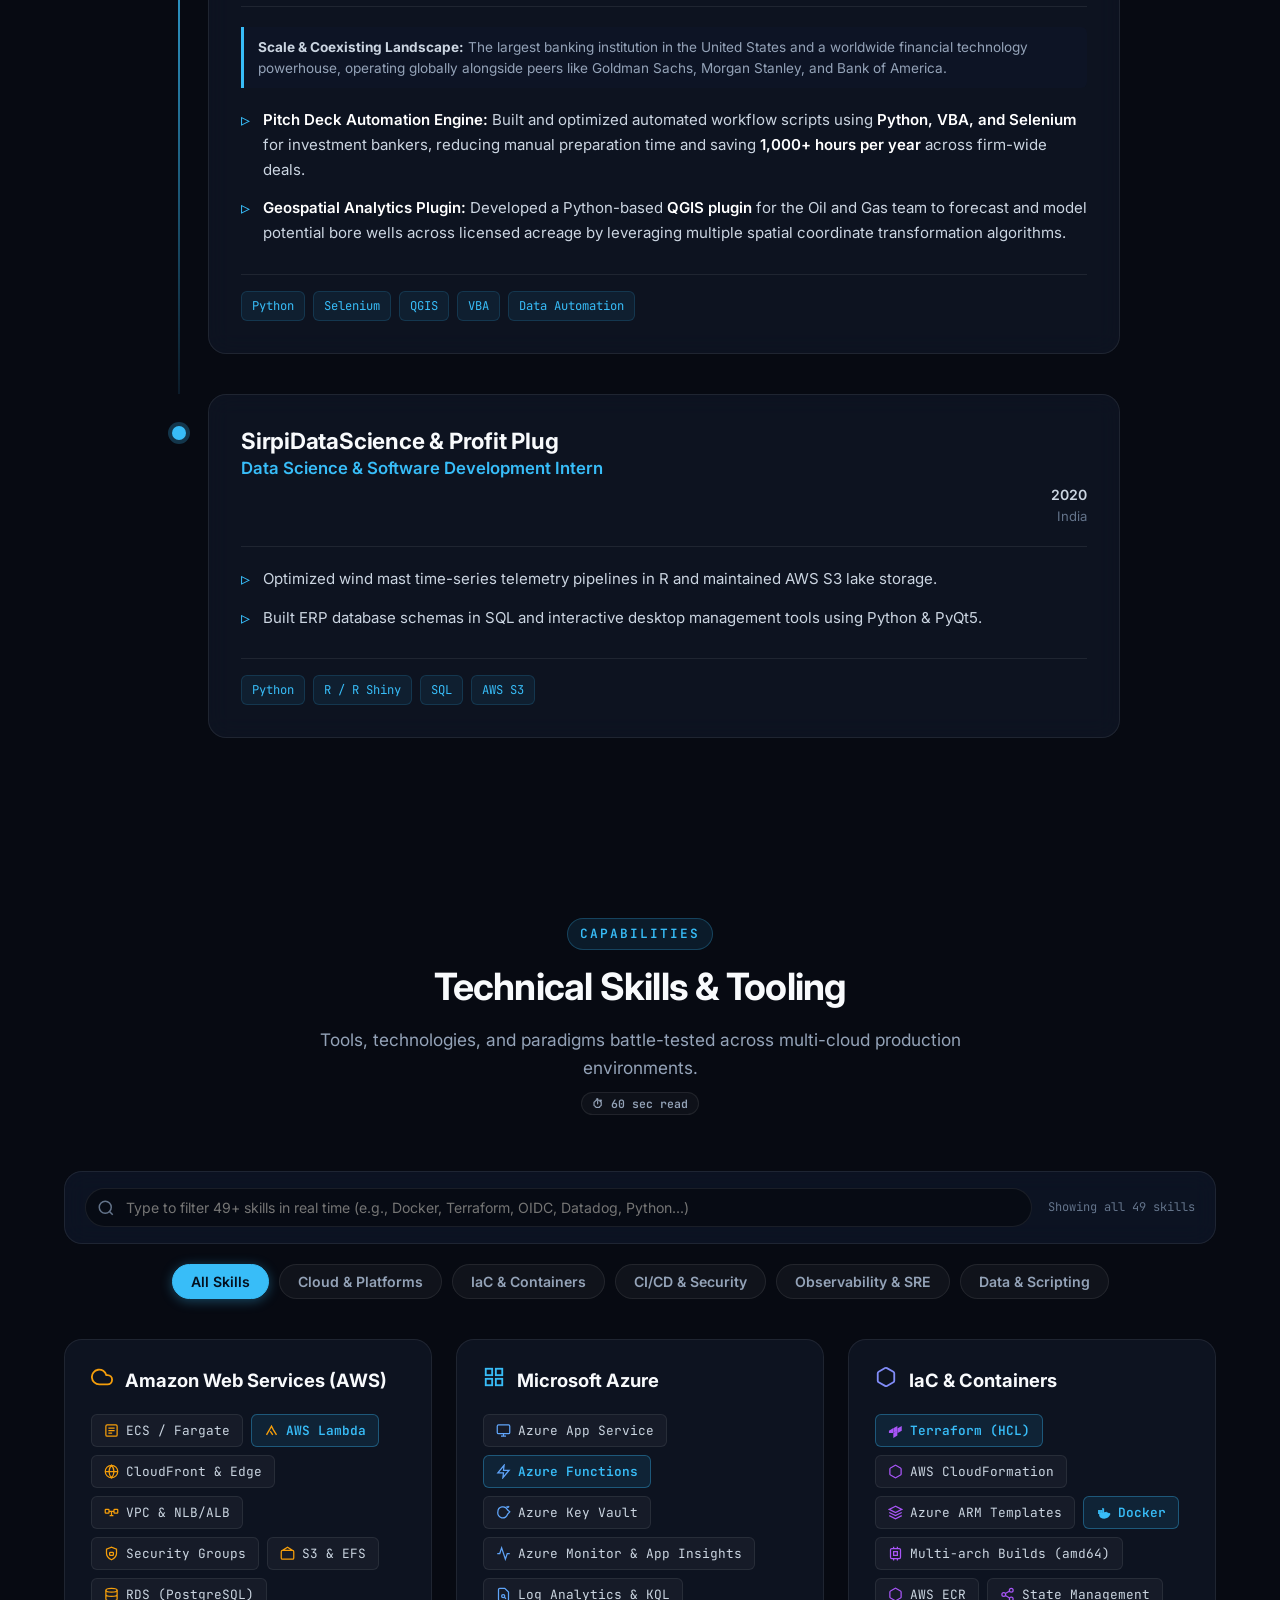
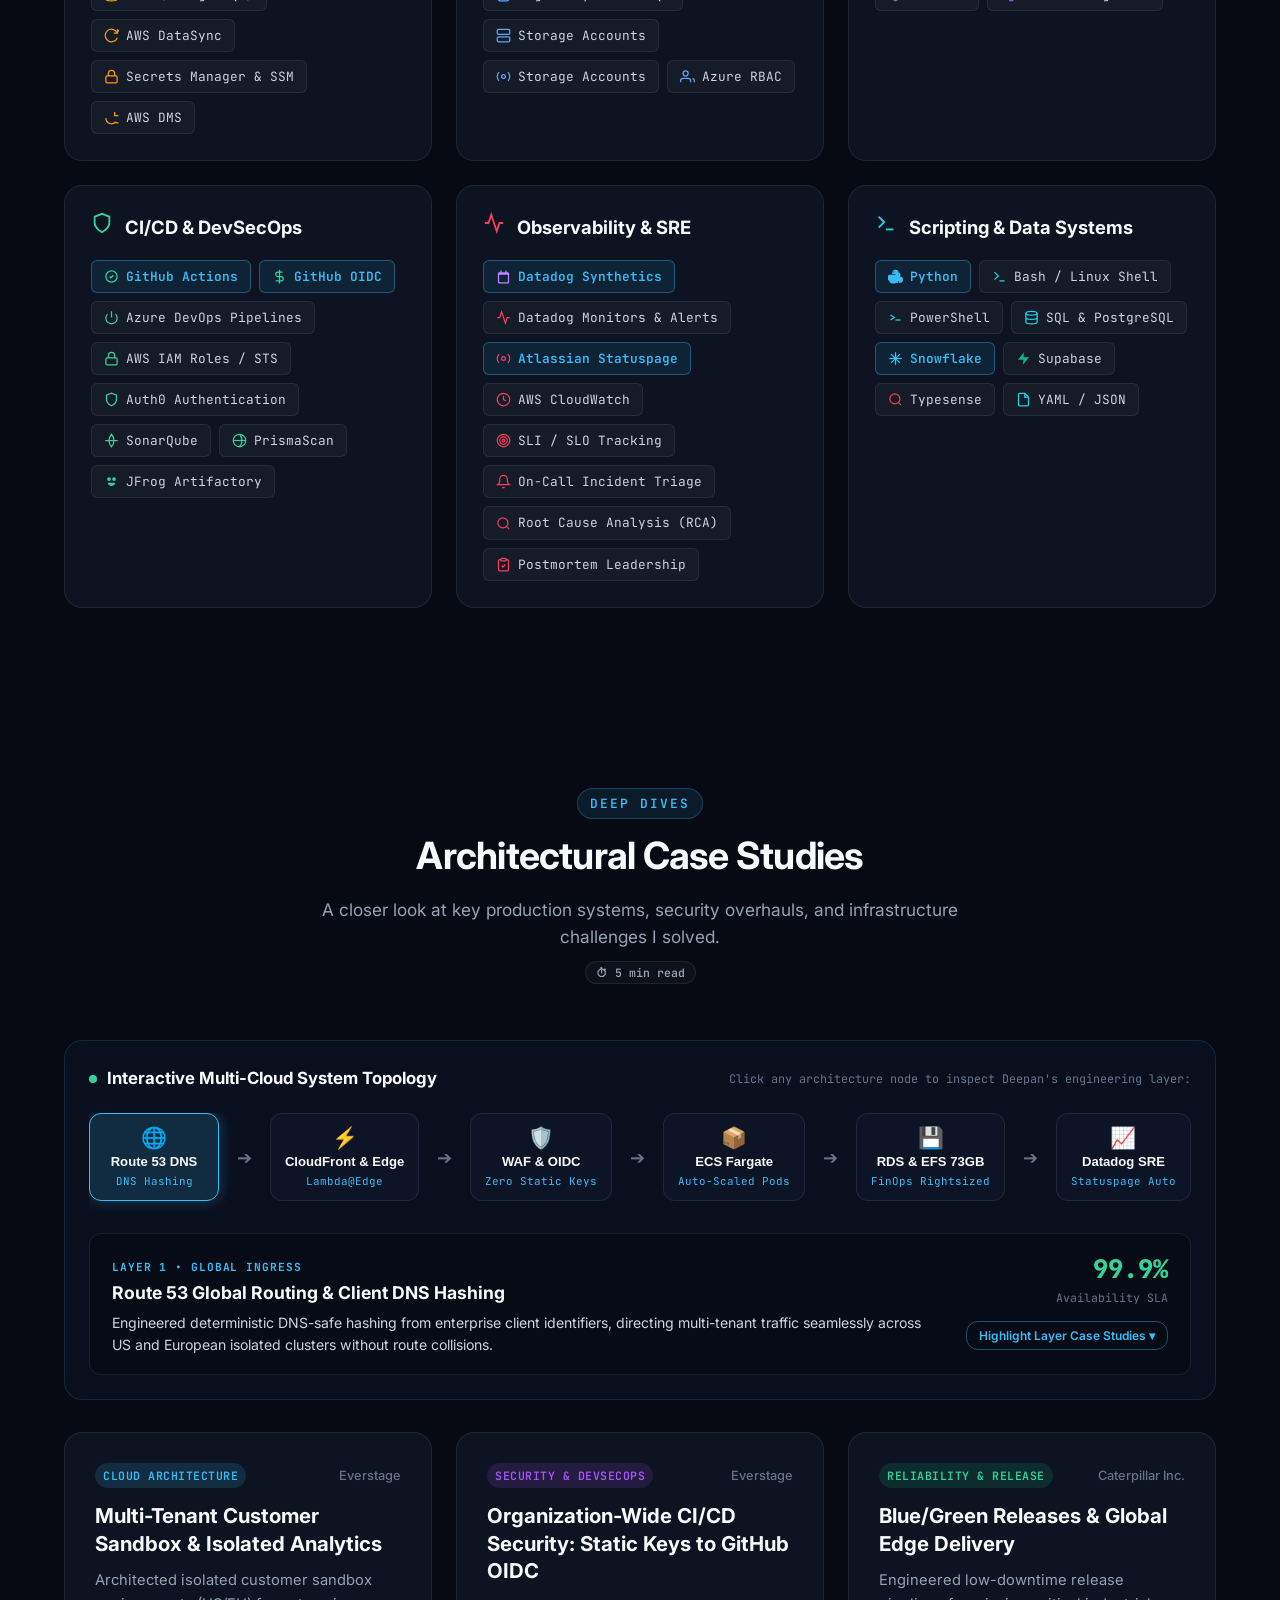
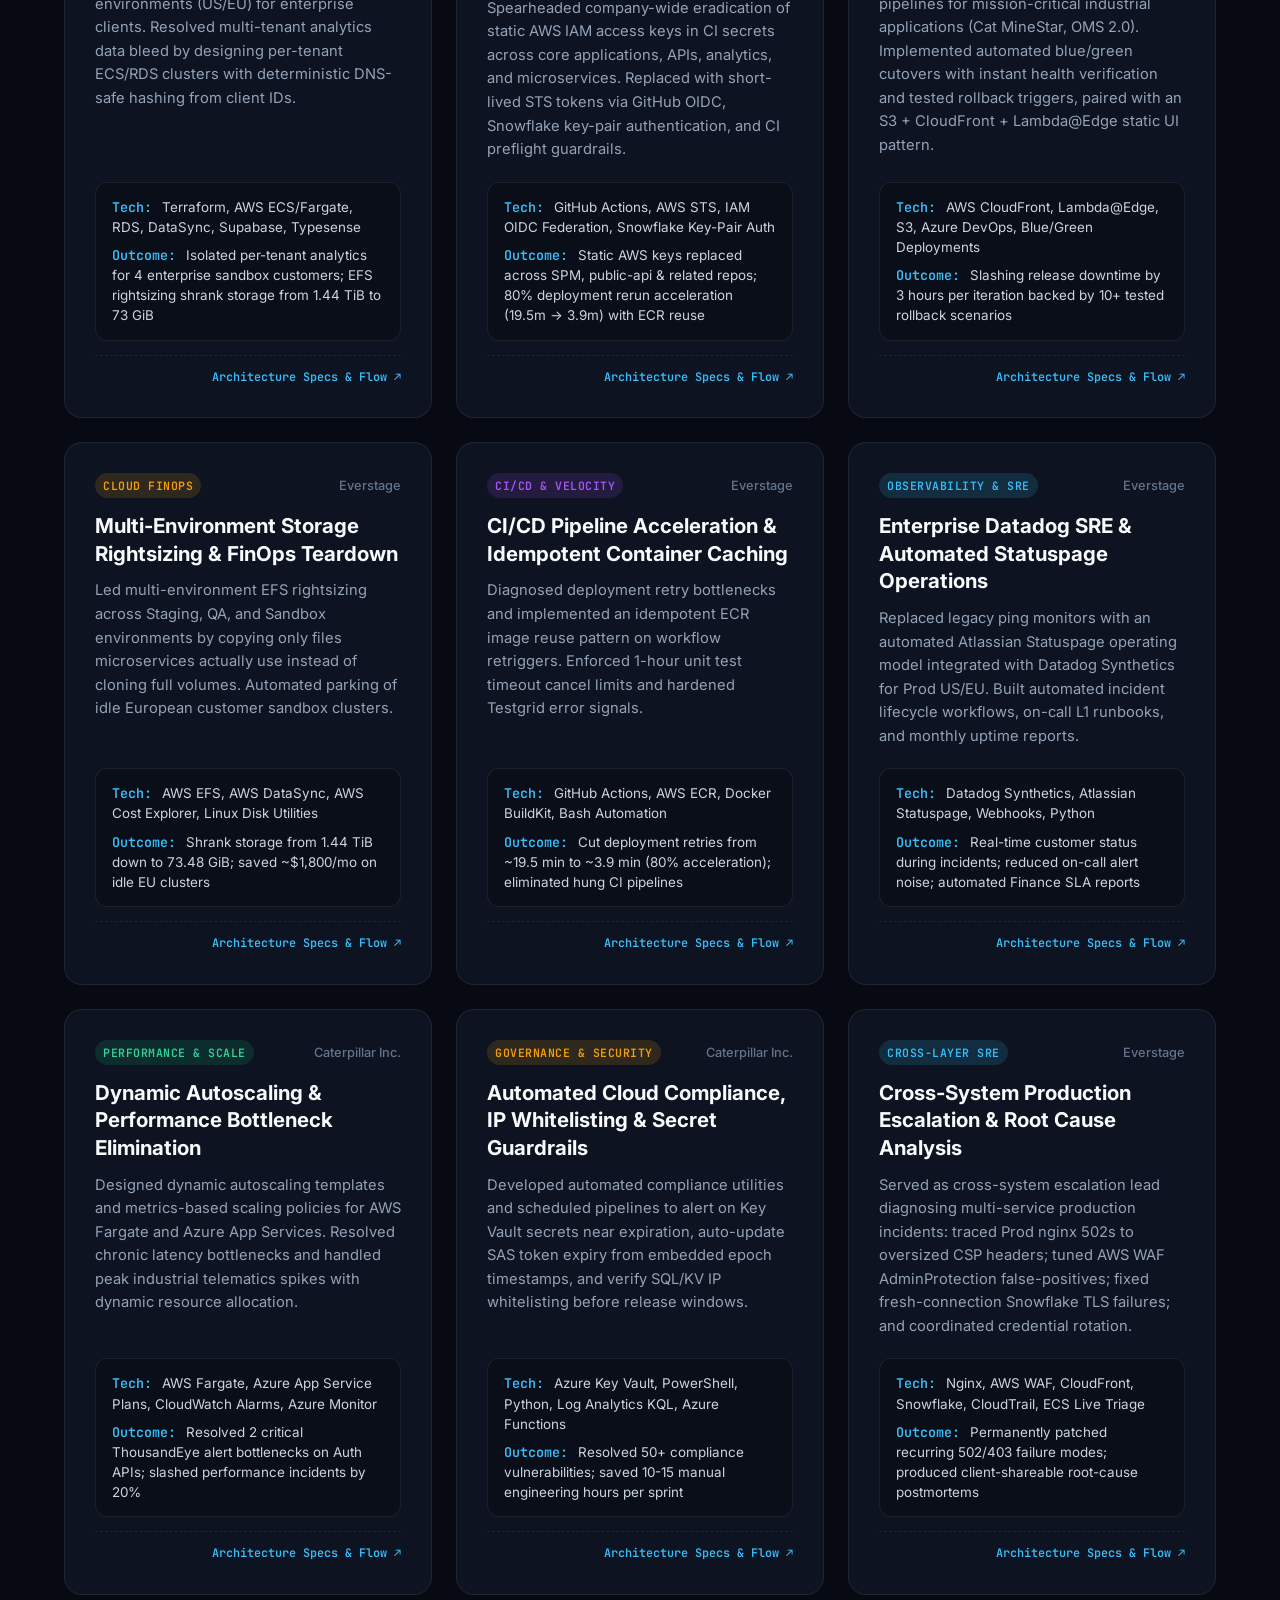
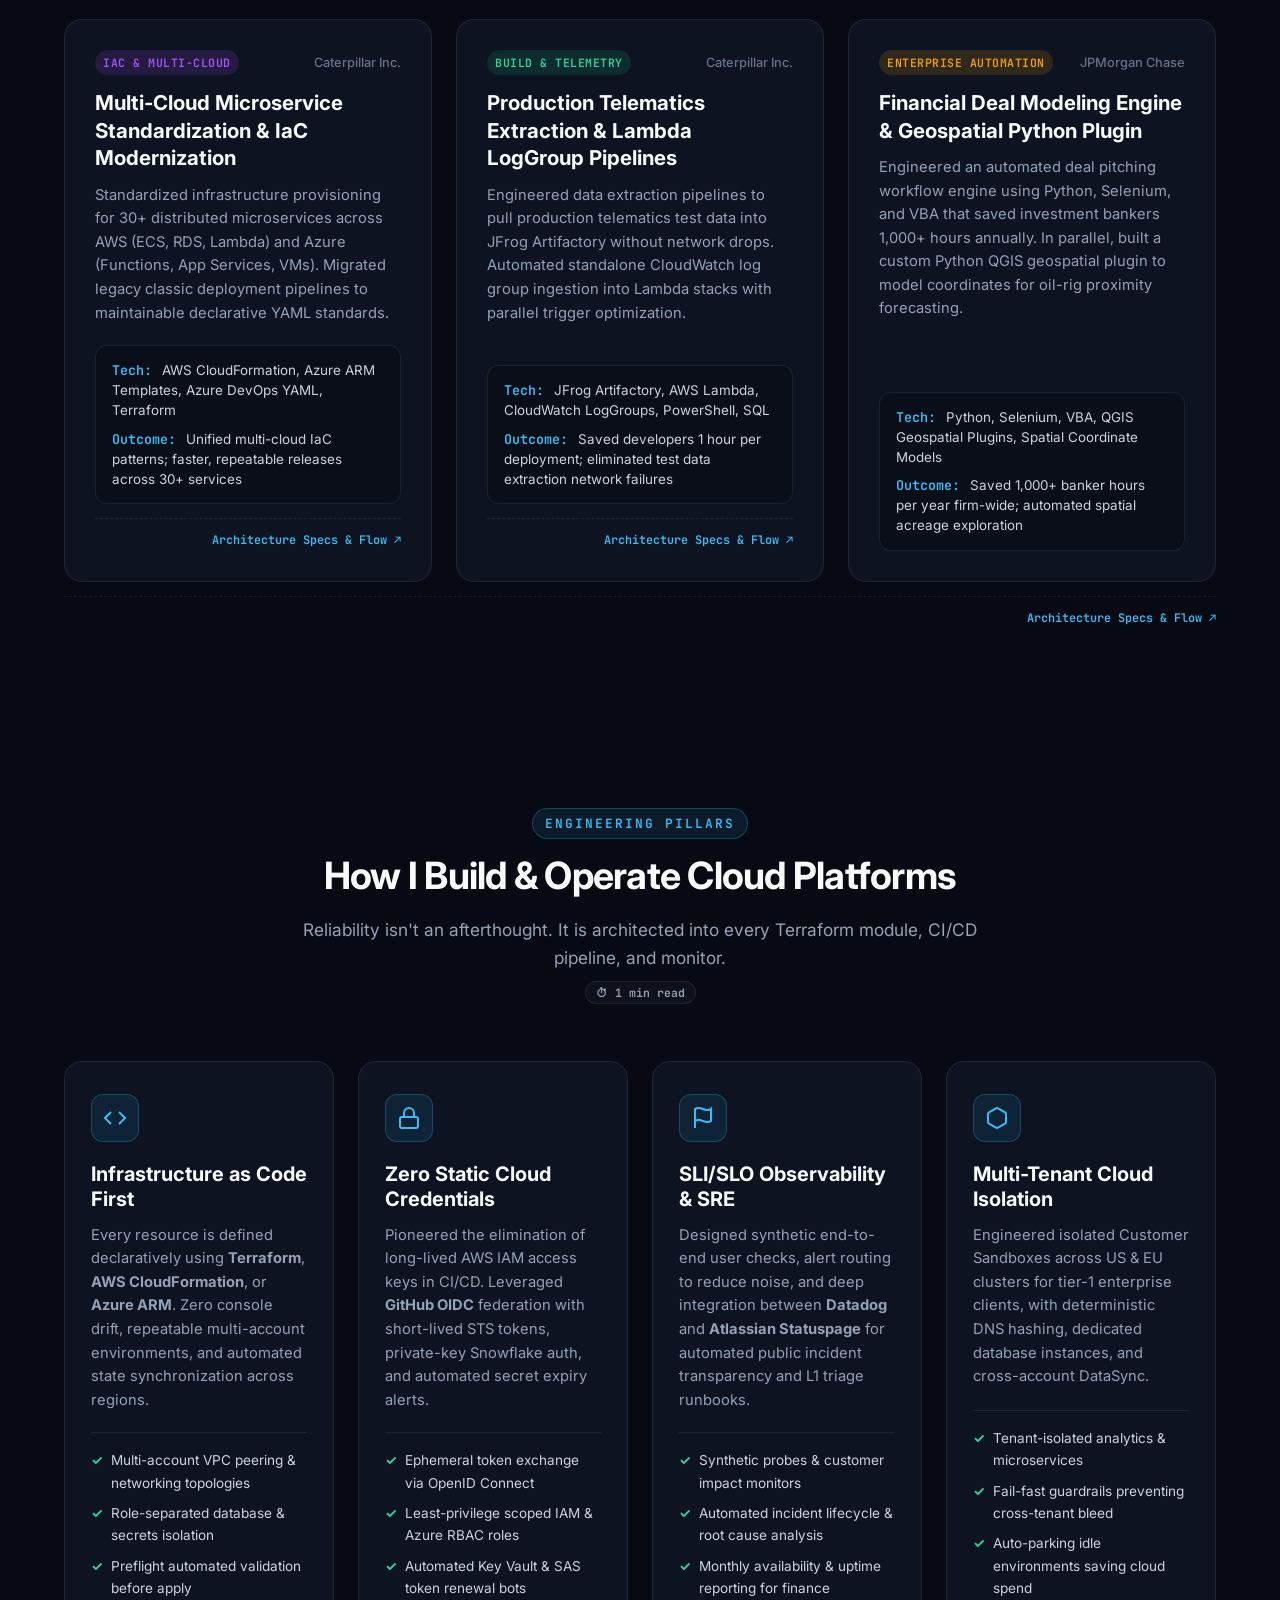
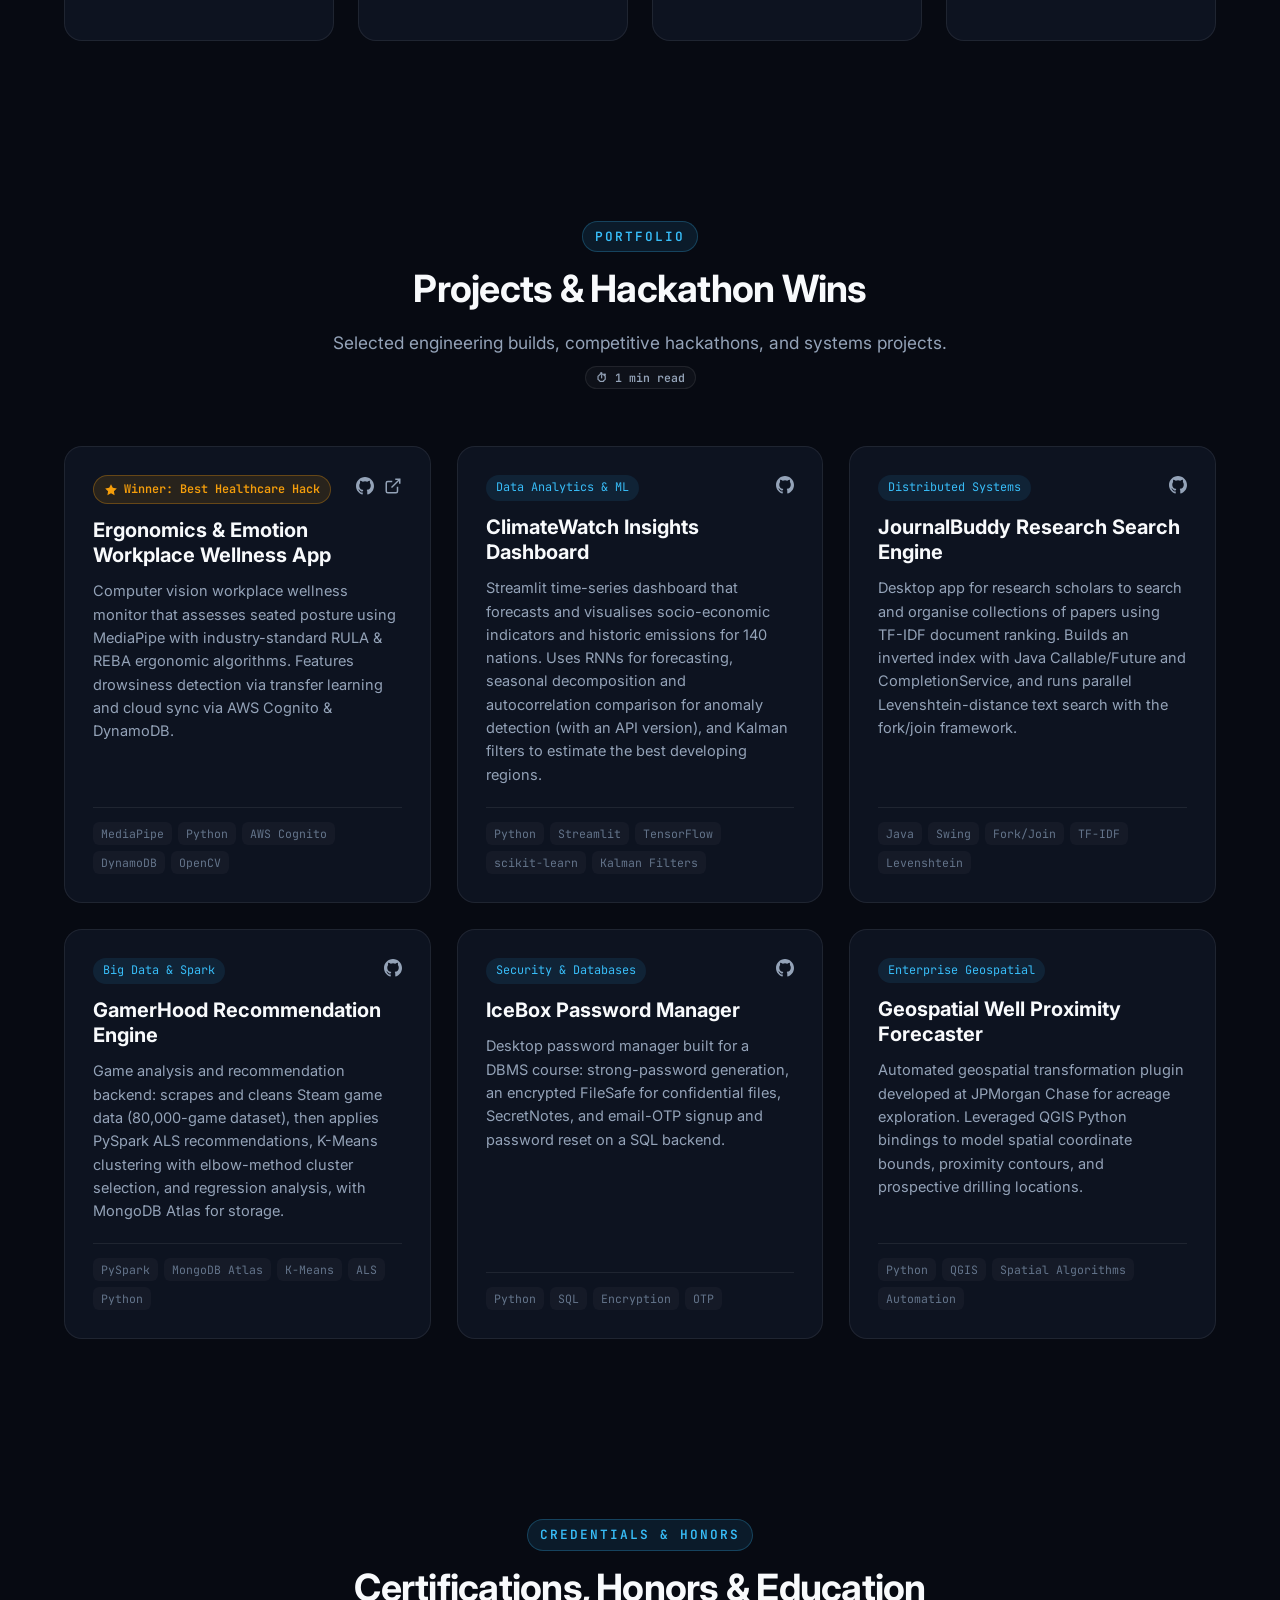
==== commit 7c32629e: "Move date/location up next to the company badge row, not below job title The previous fix (margin-le" ====
--- a/index.html
+++ b/index.html
@@ -887,7 +887,7 @@
             </div>
             <div class="timeline-content card">
               <div class="exp-header">
-                <div>
+                <div class="exp-header-top">
                   <div class="company-badge-row">
                     <div class="company-logo-wrap">
                       <img src="assets/logos/everstage.png" alt="Everstage official logo" class="company-logo-img" width="130" height="46" loading="eager">
@@ -898,12 +898,12 @@
                     </div>
                     <span class="job-badge active-badge">Current</span>
                   </div>
-                  <div class="job-role">Software Engineer &ndash; Cloud and DevOps</div>
+                  <div class="exp-meta">
+                    <span class="exp-date">Nov 2025 – Present</span>
+                    <span class="exp-location">Chennai, India (Hybrid)</span>
+                  </div>
                 </div>
-                <div class="exp-meta">
-                  <span class="exp-date">Nov 2025 – Present</span>
-                  <span class="exp-location">Chennai, India (Hybrid)</span>
-                </div>
+                <div class="job-role">Software Engineer &ndash; Cloud and DevOps</div>
               </div>
 
               <!-- Company Scale & Market Context -->
@@ -1097,7 +1097,7 @@
             </div>
             <div class="timeline-content card">
               <div class="exp-header">
-                <div>
+                <div class="exp-header-top">
                   <div class="company-badge-row">
                     <div class="company-logo-wrap">
                       <img src="assets/logos/caterpillar.jpg" alt="Caterpillar Inc. official logo" class="company-logo-img" width="130" height="46" loading="lazy">
@@ -1108,12 +1108,12 @@
                     </div>
                     <span class="job-badge">2 Years 9 Months</span>
                   </div>
-                  <div class="job-role">Software Engineer &ndash; Cloud and DevOps</div>
+                  <div class="exp-meta">
+                    <span class="exp-date">Feb 2023 – Oct 2025</span>
+                    <span class="exp-location">Chennai, India</span>
+                  </div>
                 </div>
-                <div class="exp-meta">
-                  <span class="exp-date">Feb 2023 – Oct 2025</span>
-                  <span class="exp-location">Chennai, India</span>
-                </div>
+                <div class="job-role">Software Engineer &ndash; Cloud and DevOps</div>
               </div>
 
               <!-- Company Scale & Market Context -->
@@ -1262,7 +1262,7 @@
             </div>
             <div class="timeline-content card">
               <div class="exp-header">
-                <div>
+                <div class="exp-header-top">
                   <div class="company-badge-row">
                     <div class="company-logo-wrap">
                       <img src="assets/logos/jpmorgan.png" alt="JPMorgan Chase &amp; Co. official logo" class="company-logo-img" width="130" height="46" loading="lazy">
@@ -1273,12 +1273,12 @@
                     </div>
                     <span class="job-badge">Internship</span>
                   </div>
-                  <div class="job-role">Junior Analyst Intern</div>
+                  <div class="exp-meta">
+                    <span class="exp-date">May 2021 – Nov 2021</span>
+                    <span class="exp-location">Mumbai, India</span>
+                  </div>
                 </div>
-                <div class="exp-meta">
-                  <span class="exp-date">May 2021 – Nov 2021</span>
-                  <span class="exp-location">Mumbai, India</span>
-                </div>
+                <div class="job-role">Junior Analyst Intern</div>
               </div>
 
               <!-- Company Scale & Market Context -->
--- a/styles.css
+++ b/styles.css
@@ -1015,21 +1015,26 @@
 }
 
 .exp-header {
+  border-bottom: 1px solid var(--border-subtle);
+  padding-bottom: 18px;
+  margin-bottom: 20px;
+}
+
+/* Company badge + date/location share this row; job-role sits on its own
+   full-width line below so it never has to compete with them for space. */
+.exp-header-top {
   display: flex;
   justify-content: space-between;
   align-items: flex-start;
   flex-wrap: wrap;
   gap: 16px;
-  border-bottom: 1px solid var(--border-subtle);
-  padding-bottom: 18px;
-  margin-bottom: 20px;
+  margin-bottom: 8px;
 }
 
 .company-badge-row {
   display: flex;
   align-items: center;
   gap: 16px;
-  margin-bottom: 6px;
 }
 
 .company-name {
@@ -1069,6 +1074,7 @@
 }
 
 .exp-meta {
+  margin-left: auto;
   text-align: right;
   font-size: 0.88rem;
   color: var(--text-muted);
@@ -2259,11 +2265,13 @@
     grid-template-columns: 1fr;
   }
 
-  .exp-header {
+  .exp-header-top {
     flex-direction: column;
+    align-items: flex-start;
   }
 
   .exp-meta {
+    margin-left: 0;
     text-align: left;
   }
 
@@ -4279,12 +4287,6 @@
 .palette-trigger:focus-visible { outline: 2px solid var(--accent-cyan); outline-offset: 2px; }
 .palette-trigger:focus:not(:focus-visible) { outline: none; }
 
-@media (max-width: 1100px) {
-  /* Keep date/location on the header row (wrapping as needed) instead of
-     stacking into a full-width column -- column mode left a wide empty
-     gap where the right-aligned block used to sit. */
-  .exp-meta { margin-left: auto; text-align: right; }
-}
 
 /* Anything that reacts to hover now also reacts to a click */
 .clickable { cursor: pointer; }
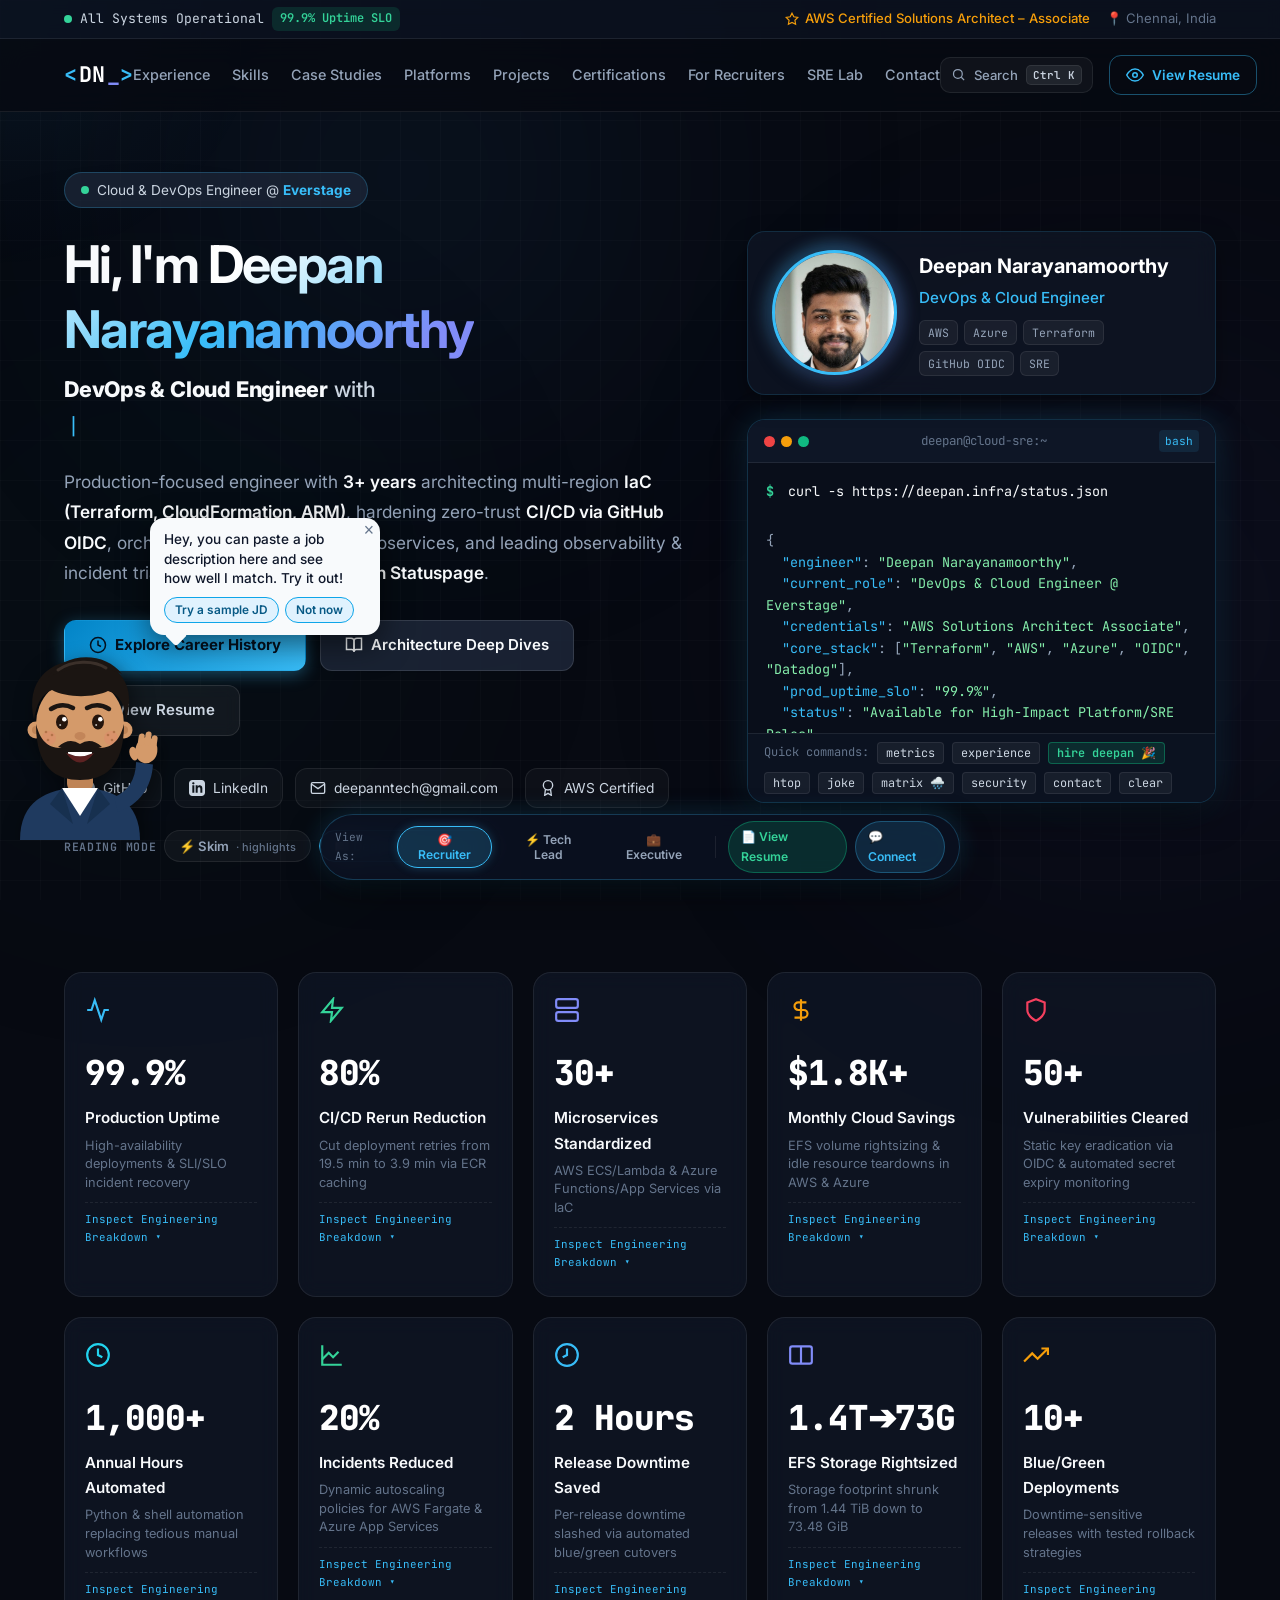
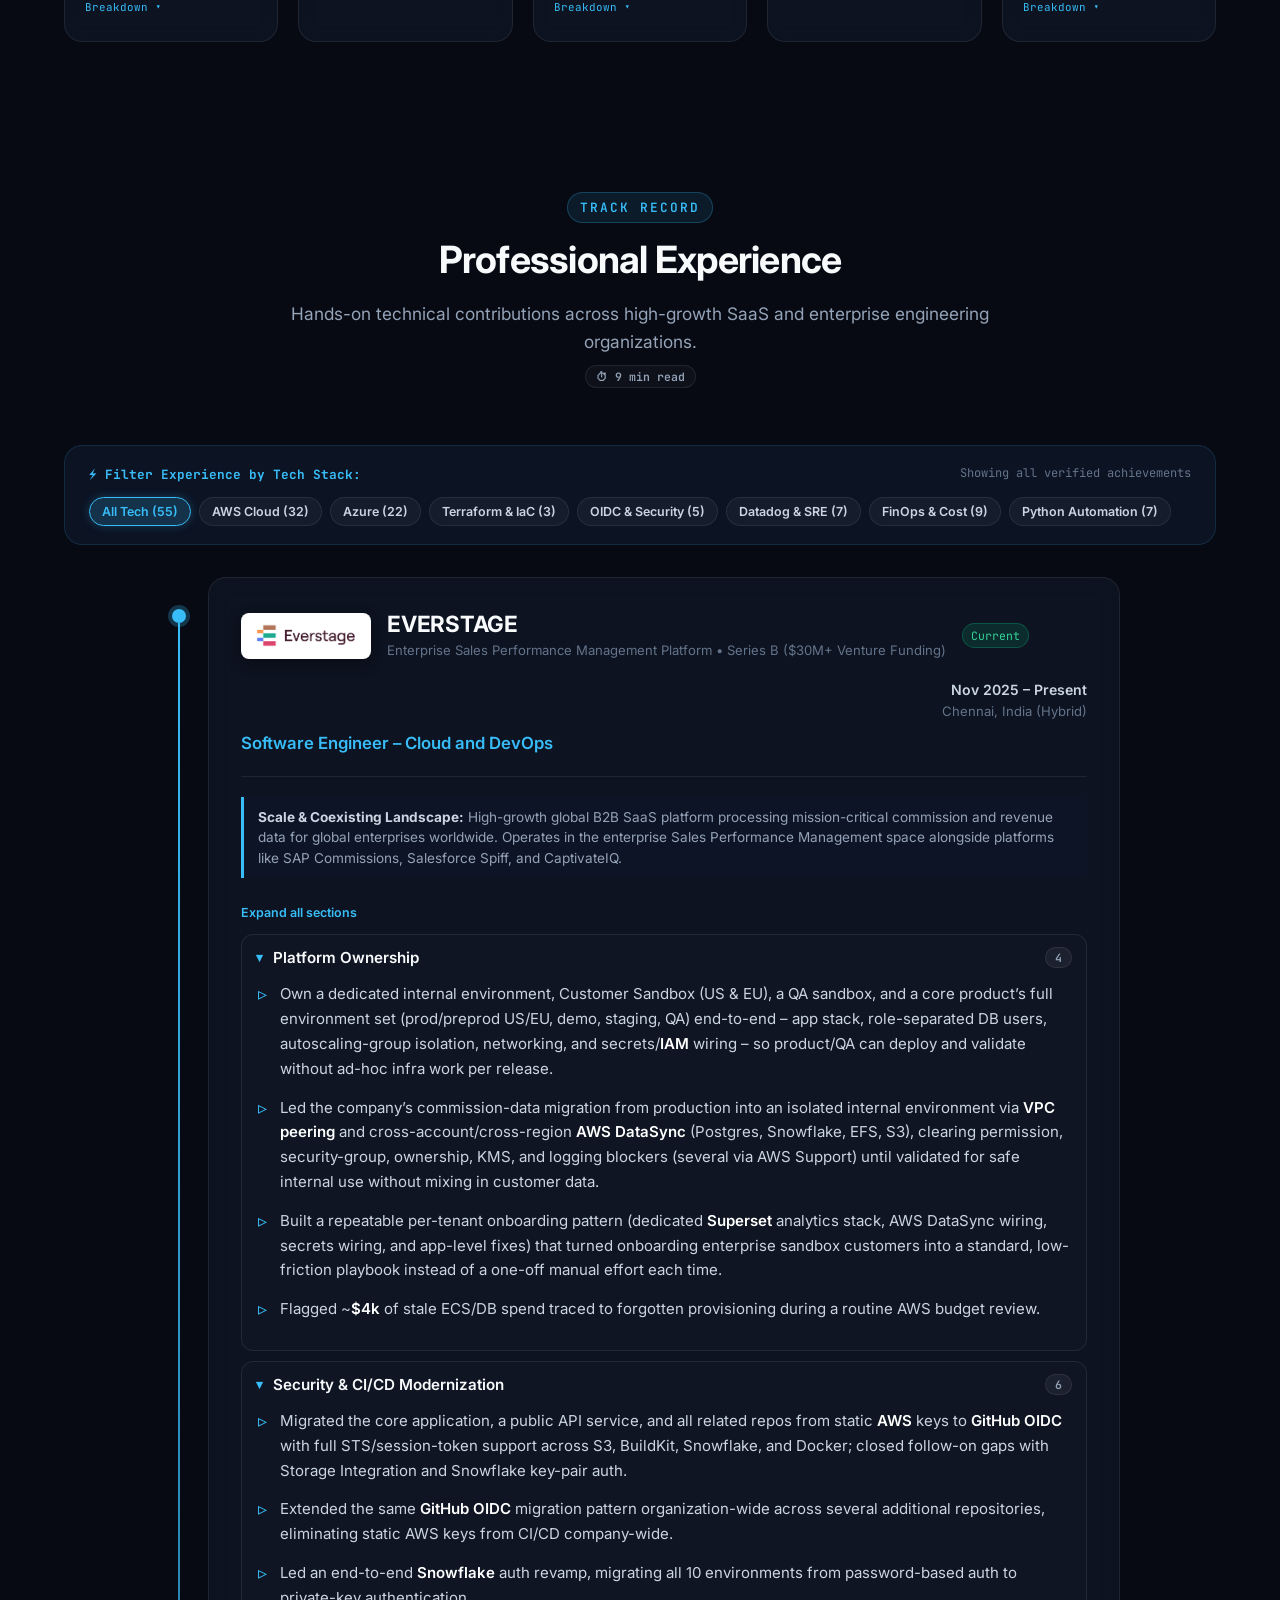
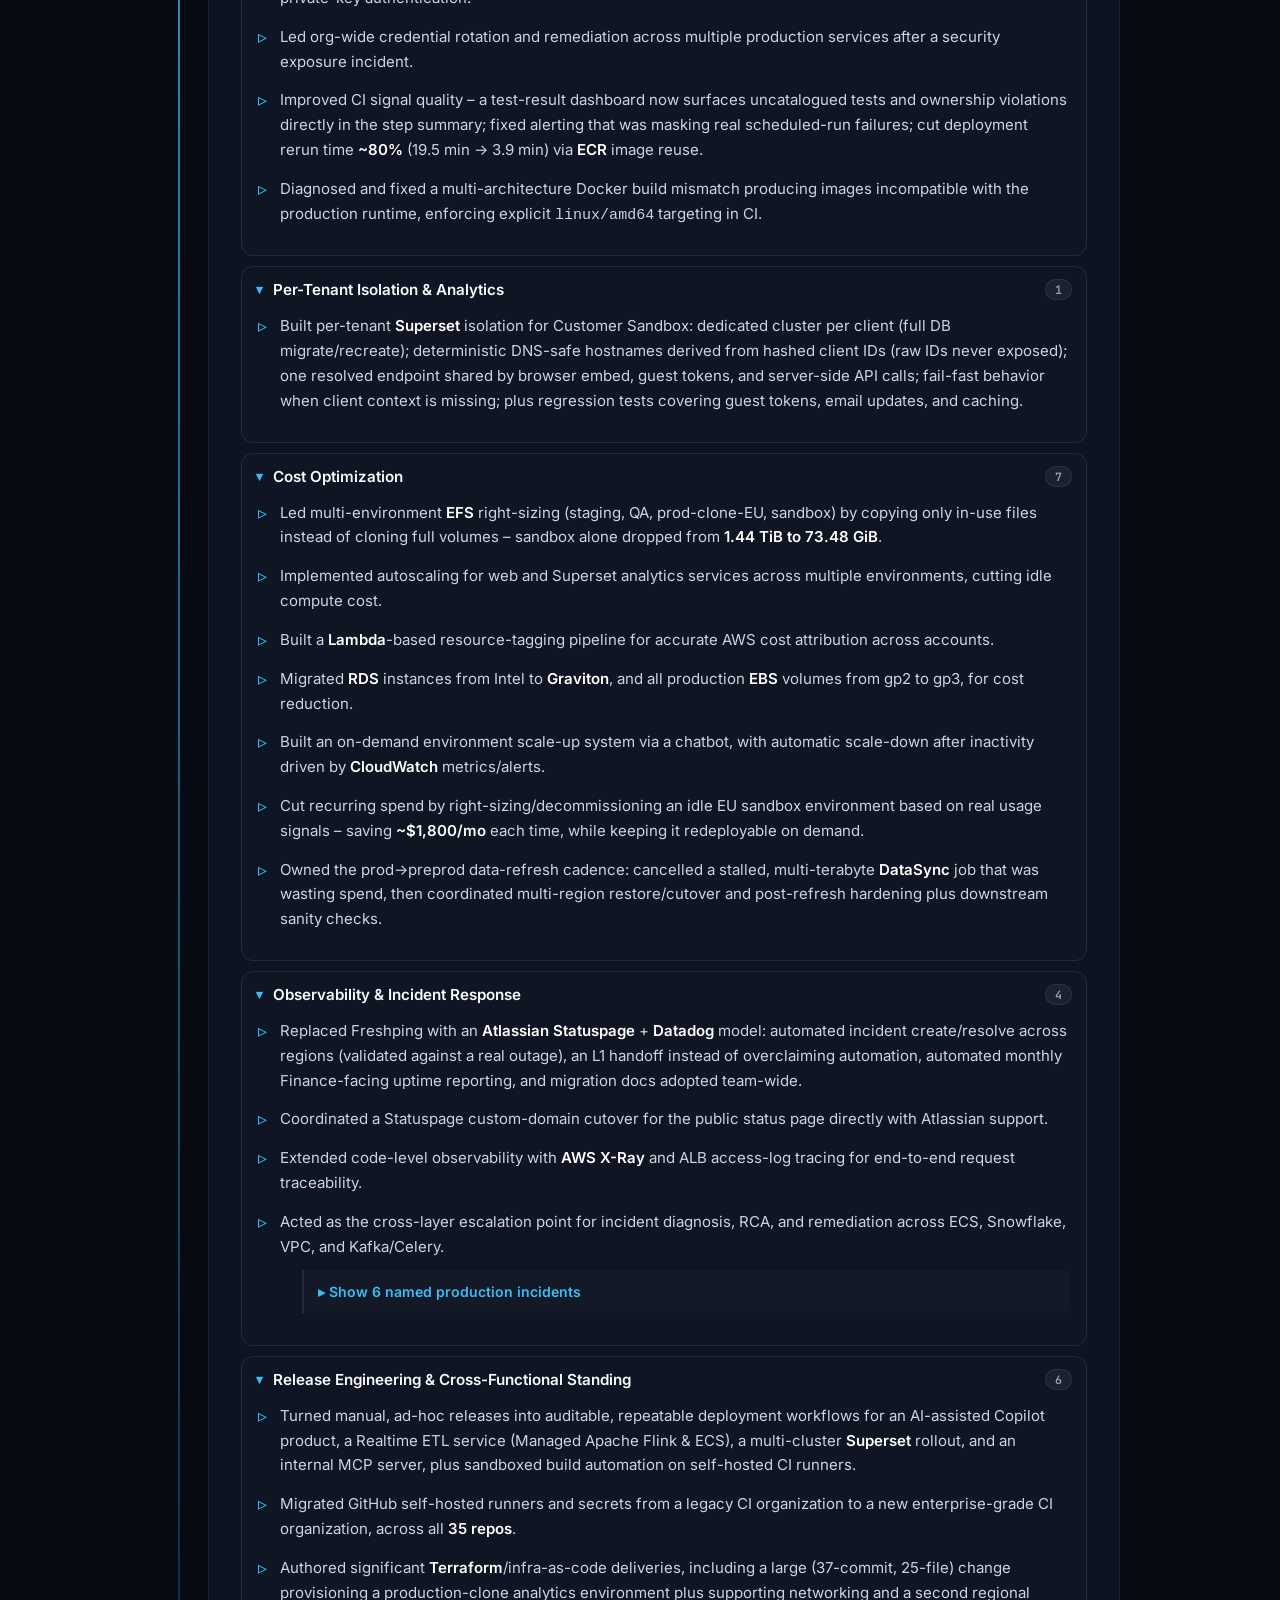
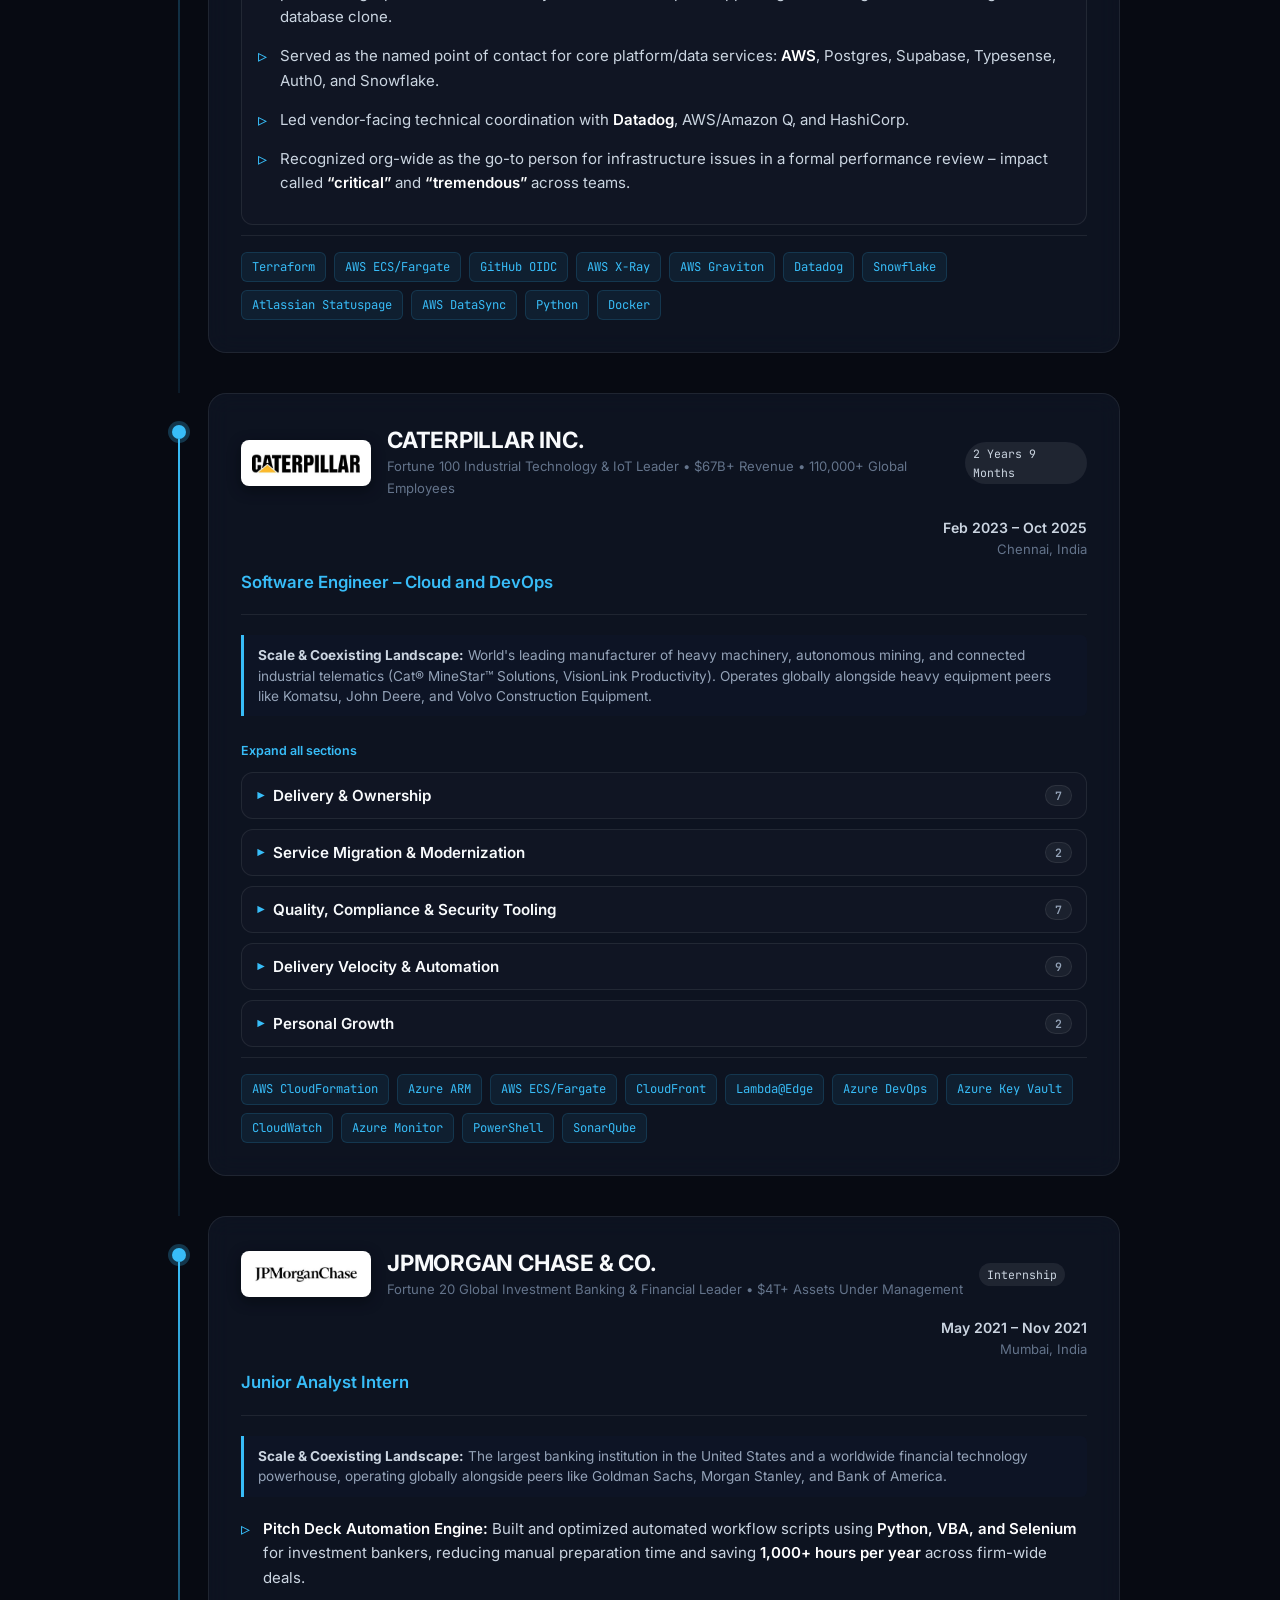
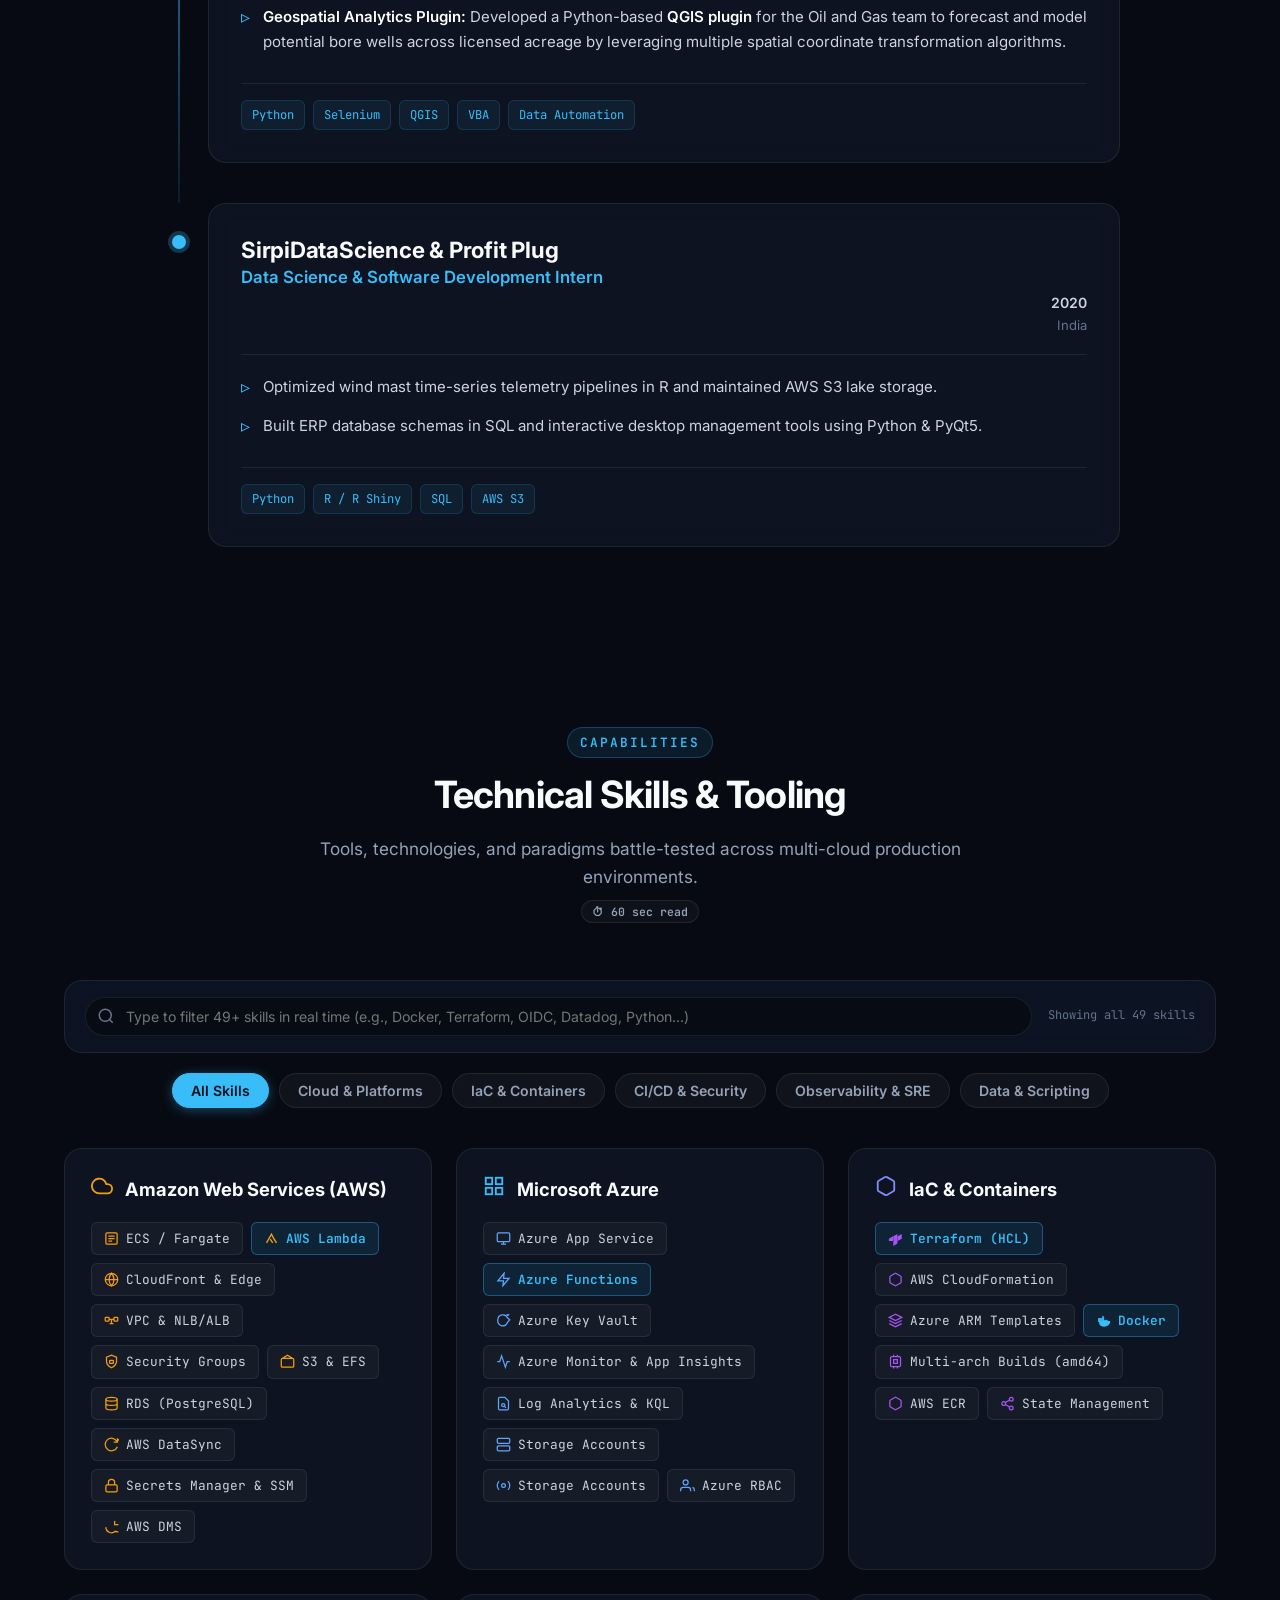
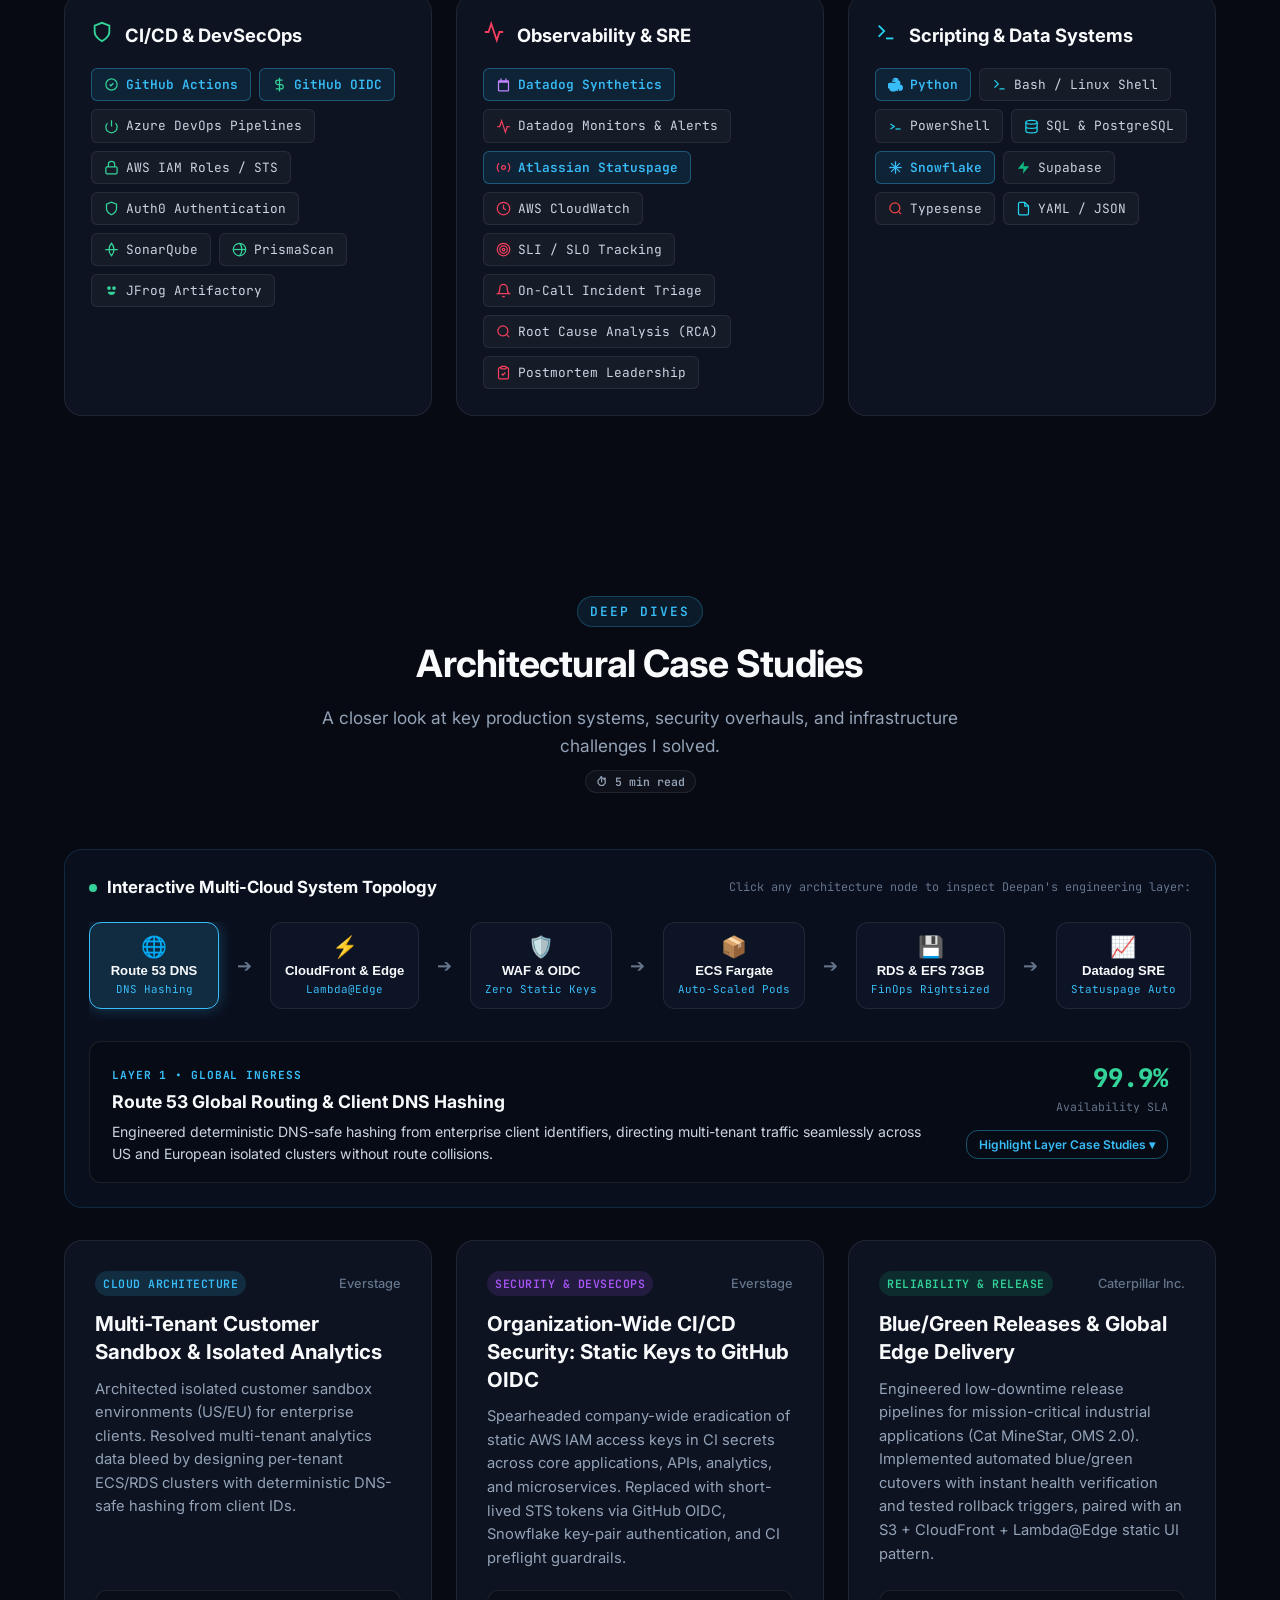
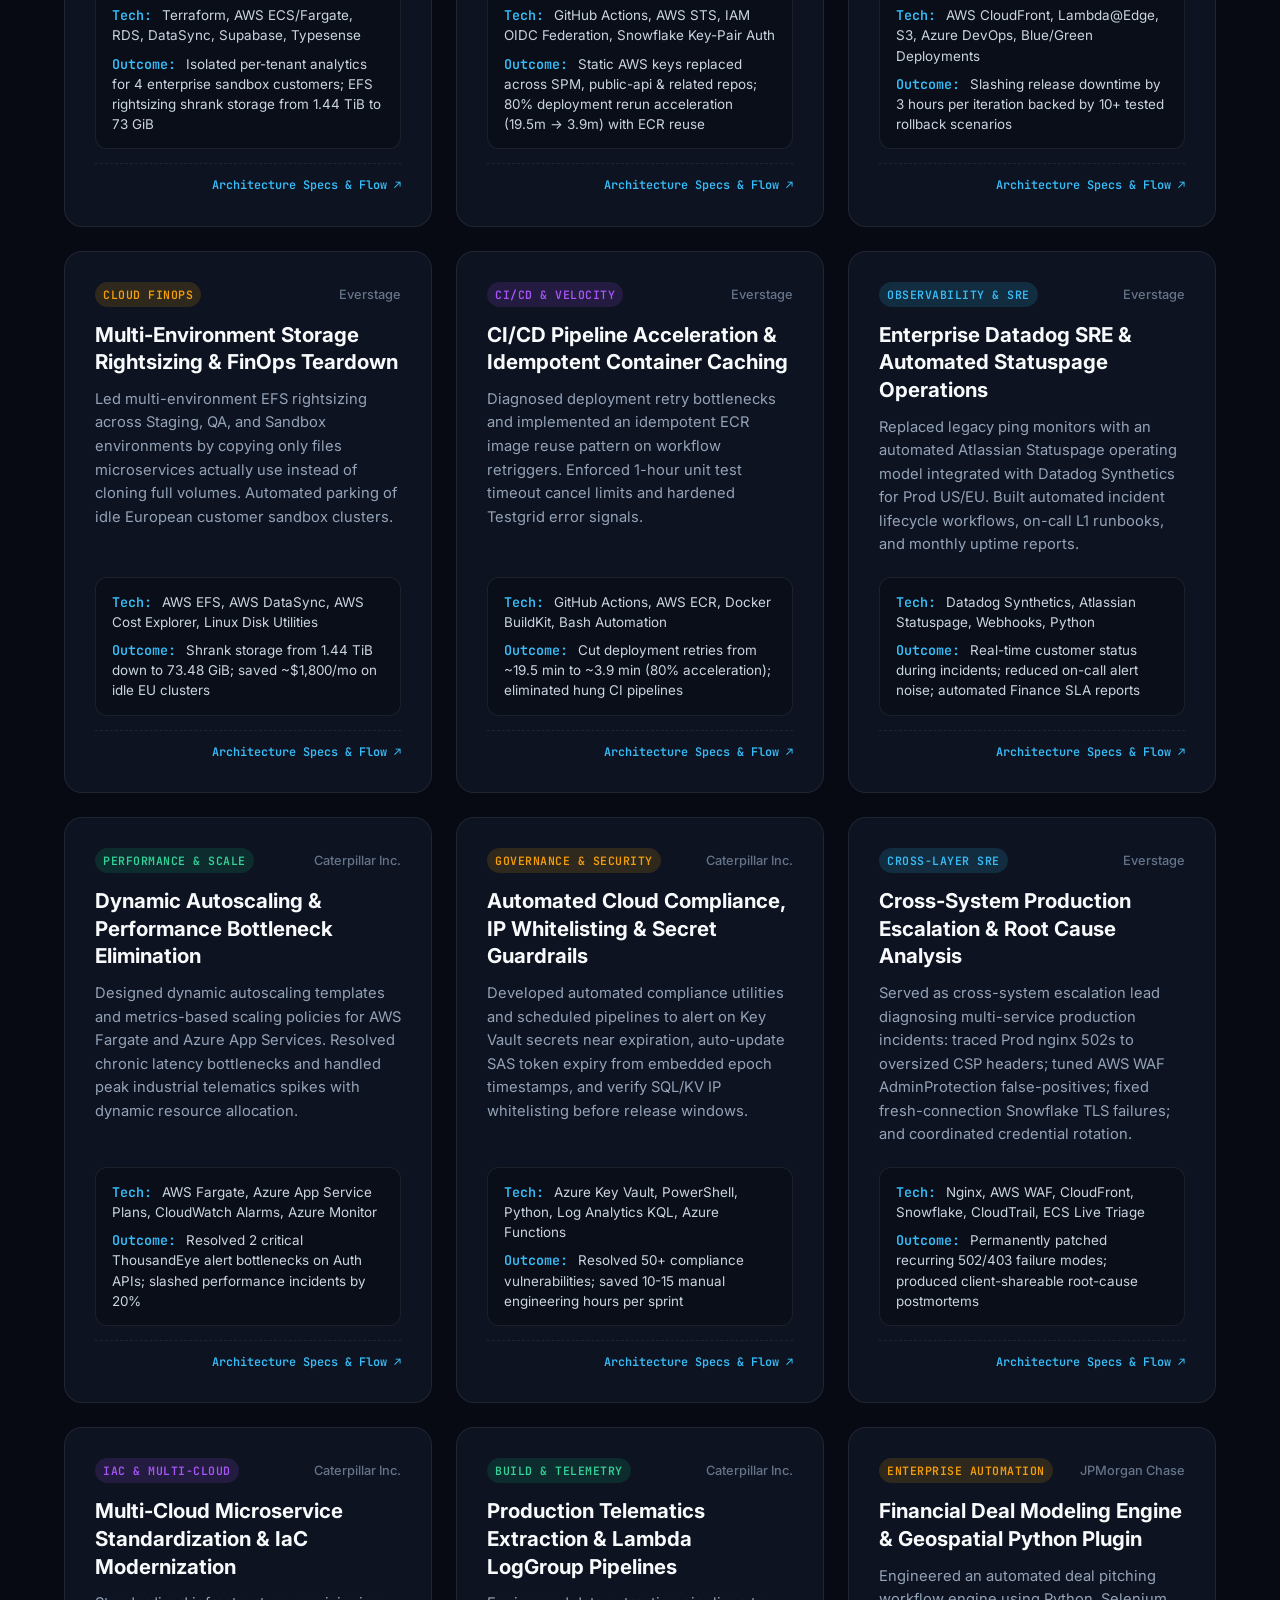
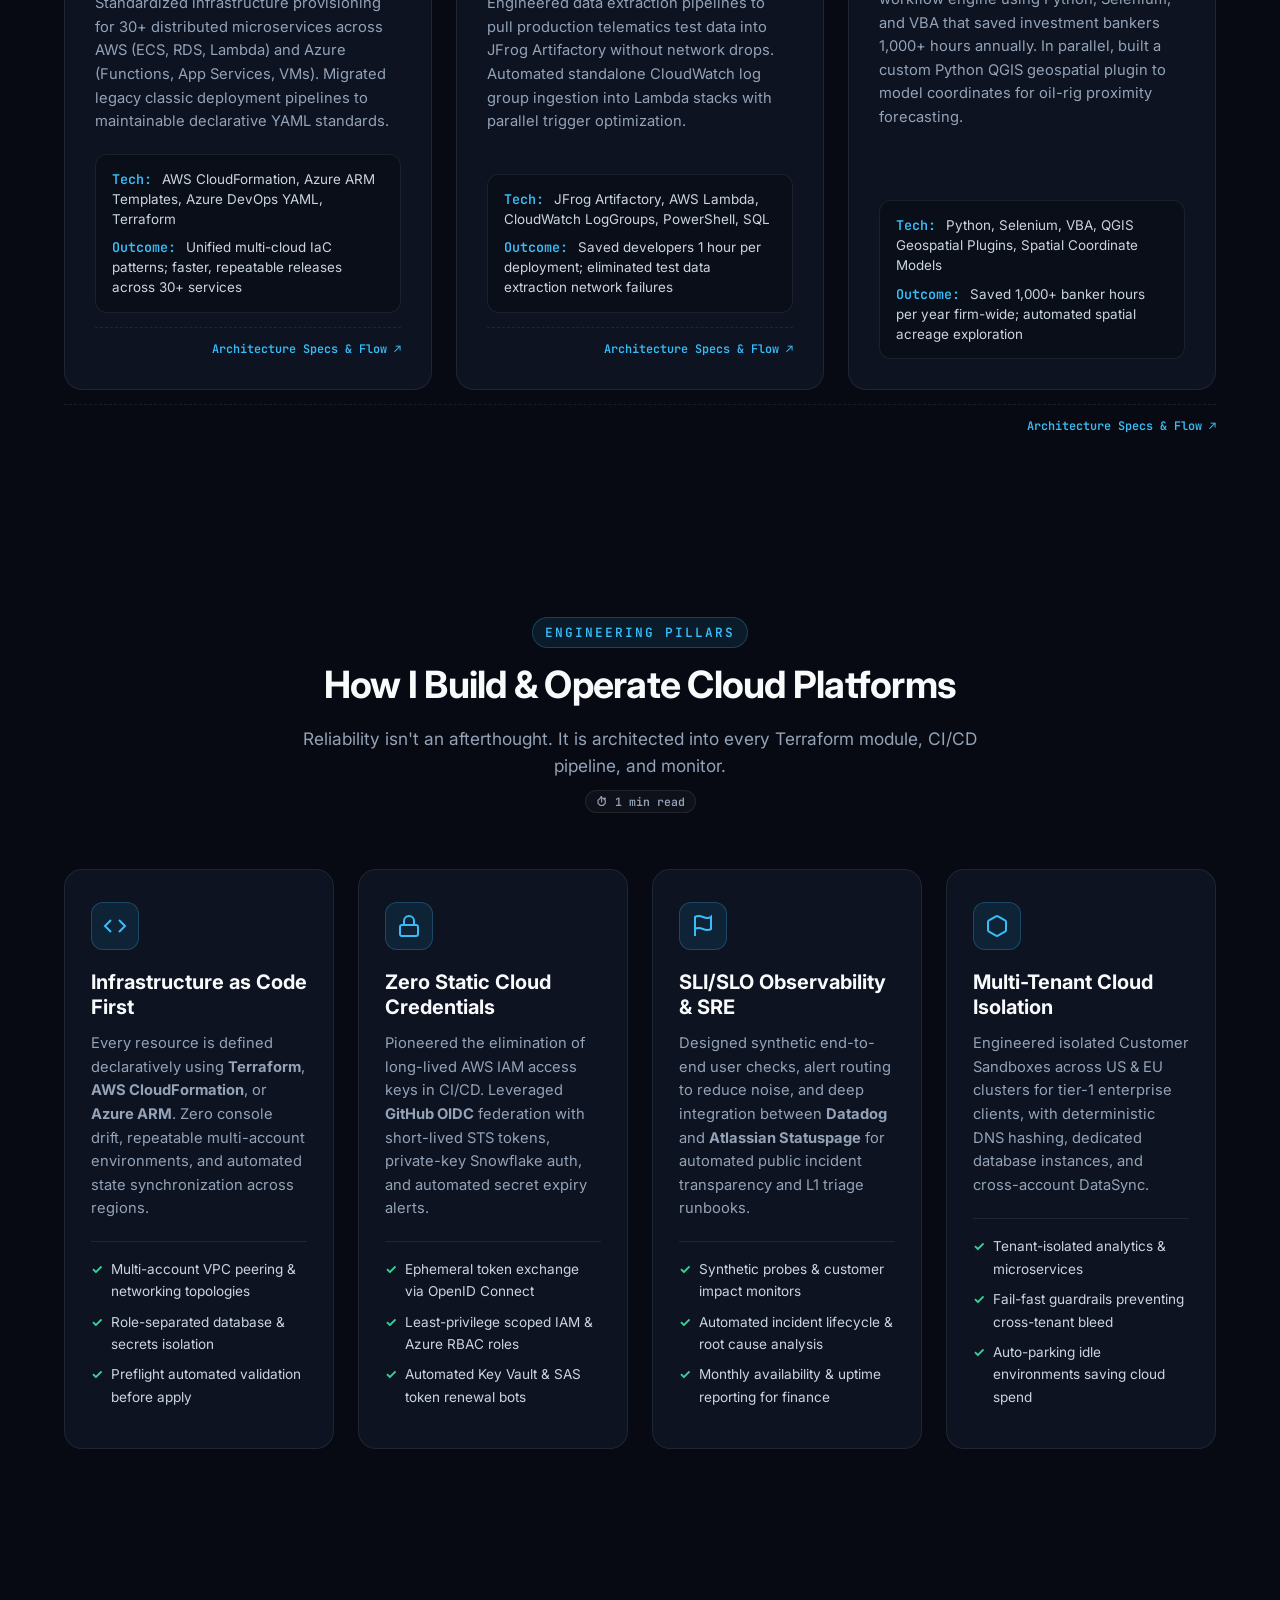
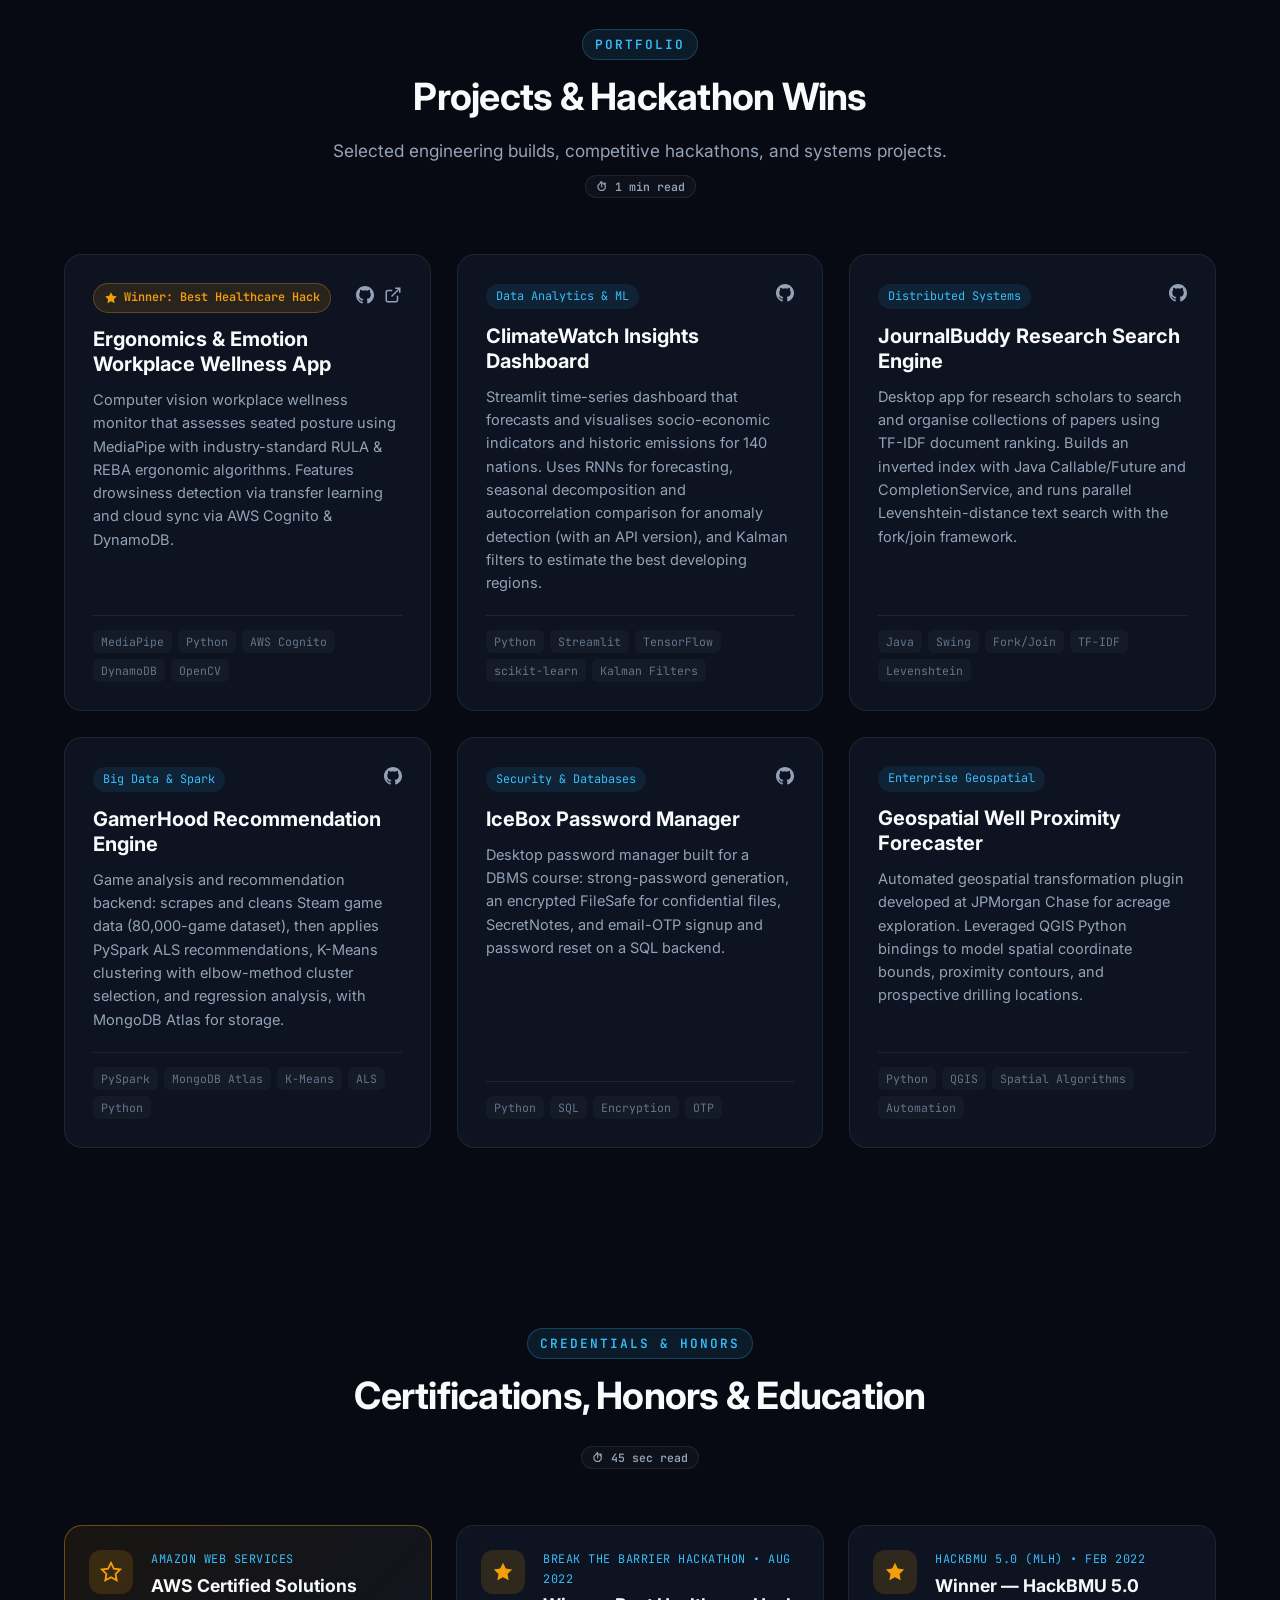
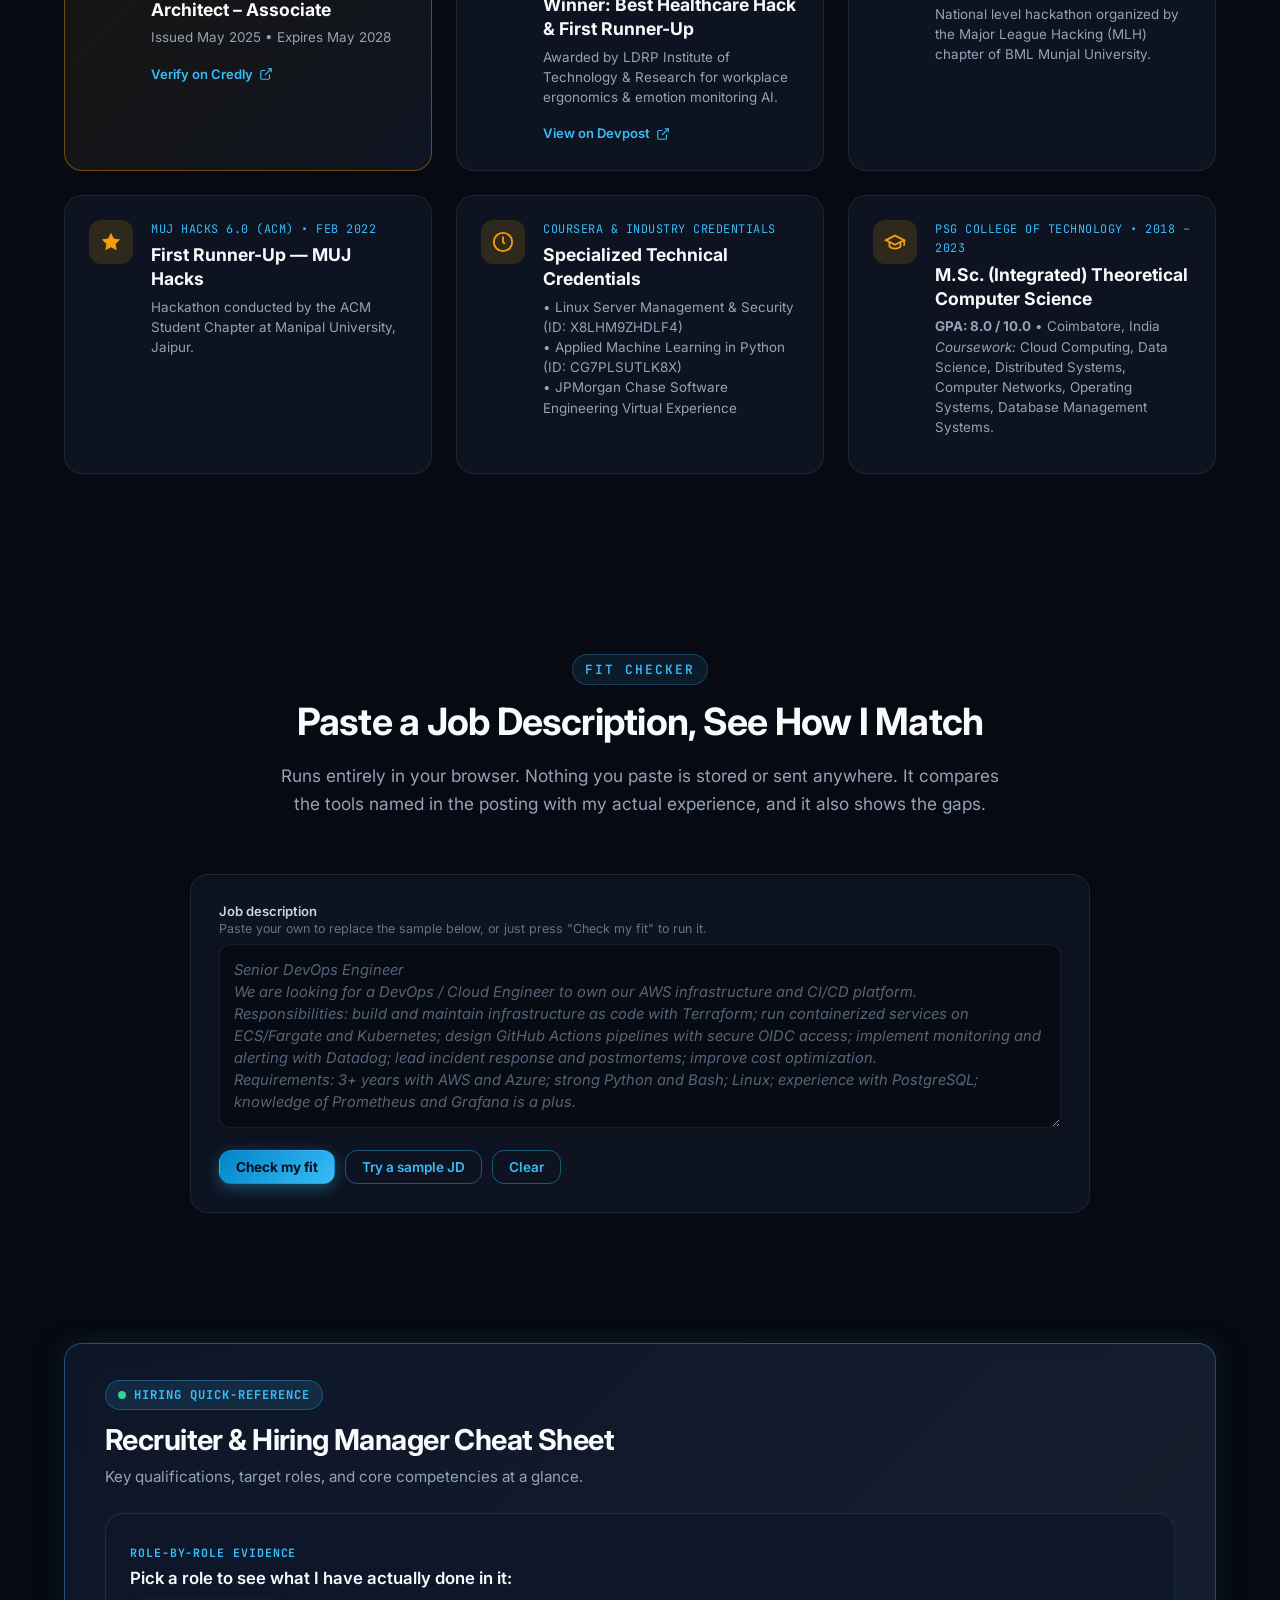
==== commit 88f97b19: "Categories start collapsed; auto-expand with a highlight as each scrolls into view All 11 achievemen" ====
--- a/index.html
+++ b/index.html
@@ -912,11 +912,11 @@
               </div>
 
               <div class="exp-bullets">
-                <button class="exp-expand-all" type="button">Collapse all sections</button>
+                <button class="exp-expand-all" type="button">Expand all sections</button>
                 <div class="exp-categories">
 
-                  <div class="exp-category">
-                    <button class="exp-category-toggle" type="button" aria-expanded="true">
+                  <div class="exp-category collapsed">
+                    <button class="exp-category-toggle" type="button" aria-expanded="false">
                       <span class="exp-category-chevron">&#9662;</span>
                       <span class="exp-category-title">Platform Ownership</span>
                       <span class="exp-category-count">4</span>
@@ -937,8 +937,8 @@
                     </ul>
                   </div>
 
-                  <div class="exp-category">
-                    <button class="exp-category-toggle" type="button" aria-expanded="true">
+                  <div class="exp-category collapsed">
+                    <button class="exp-category-toggle" type="button" aria-expanded="false">
                       <span class="exp-category-chevron">&#9662;</span>
                       <span class="exp-category-title">Security &amp; CI/CD Modernization</span>
                       <span class="exp-category-count">6</span>
@@ -965,8 +965,8 @@
                     </ul>
                   </div>
 
-                  <div class="exp-category">
-                    <button class="exp-category-toggle" type="button" aria-expanded="true">
+                  <div class="exp-category collapsed">
+                    <button class="exp-category-toggle" type="button" aria-expanded="false">
                       <span class="exp-category-chevron">&#9662;</span>
                       <span class="exp-category-title">Per-Tenant Isolation &amp; Analytics</span>
                       <span class="exp-category-count">1</span>
@@ -978,8 +978,8 @@
                     </ul>
                   </div>
 
-                  <div class="exp-category">
-                    <button class="exp-category-toggle" type="button" aria-expanded="true">
+                  <div class="exp-category collapsed">
+                    <button class="exp-category-toggle" type="button" aria-expanded="false">
                       <span class="exp-category-chevron">&#9662;</span>
                       <span class="exp-category-title">Cost Optimization</span>
                       <span class="exp-category-count">7</span>
@@ -1009,8 +1009,8 @@
                     </ul>
                   </div>
 
-                  <div class="exp-category">
-                    <button class="exp-category-toggle" type="button" aria-expanded="true">
+                  <div class="exp-category collapsed">
+                    <button class="exp-category-toggle" type="button" aria-expanded="false">
                       <span class="exp-category-chevron">&#9662;</span>
                       <span class="exp-category-title">Observability &amp; Incident Response</span>
                       <span class="exp-category-count">4</span>
@@ -1042,8 +1042,8 @@
                     </ul>
                   </div>
 
-                  <div class="exp-category">
-                    <button class="exp-category-toggle" type="button" aria-expanded="true">
+                  <div class="exp-category collapsed">
+                    <button class="exp-category-toggle" type="button" aria-expanded="false">
                       <span class="exp-category-chevron">&#9662;</span>
                       <span class="exp-category-title">Release Engineering &amp; Cross-Functional Standing</span>
                       <span class="exp-category-count">6</span>
@@ -1122,11 +1122,11 @@
               </div>
 
               <div class="exp-bullets">
-                <button class="exp-expand-all" type="button">Collapse all sections</button>
+                <button class="exp-expand-all" type="button">Expand all sections</button>
                 <div class="exp-categories">
 
-                  <div class="exp-category">
-                    <button class="exp-category-toggle" type="button" aria-expanded="true">
+                  <div class="exp-category collapsed">
+                    <button class="exp-category-toggle" type="button" aria-expanded="false">
                       <span class="exp-category-chevron">&#9662;</span>
                       <span class="exp-category-title">Delivery &amp; Ownership</span>
                       <span class="exp-category-count">7</span>
@@ -1156,8 +1156,8 @@
                     </ul>
                   </div>
 
-                  <div class="exp-category">
-                    <button class="exp-category-toggle" type="button" aria-expanded="true">
+                  <div class="exp-category collapsed">
+                    <button class="exp-category-toggle" type="button" aria-expanded="false">
                       <span class="exp-category-chevron">&#9662;</span>
                       <span class="exp-category-title">Service Migration &amp; Modernization</span>
                       <span class="exp-category-count">2</span>
@@ -1186,8 +1186,8 @@
                     </ul>
                   </div>
 
-                  <div class="exp-category">
-                    <button class="exp-category-toggle" type="button" aria-expanded="true">
+                  <div class="exp-category collapsed">
+                    <button class="exp-category-toggle" type="button" aria-expanded="false">
                       <span class="exp-category-chevron">&#9662;</span>
                       <span class="exp-category-title">Quality, Compliance &amp; Security Tooling</span>
                       <span class="exp-category-count">7</span>
@@ -1203,8 +1203,8 @@
                     </ul>
                   </div>
 
-                  <div class="exp-category">
-                    <button class="exp-category-toggle" type="button" aria-expanded="true">
+                  <div class="exp-category collapsed">
+                    <button class="exp-category-toggle" type="button" aria-expanded="false">
                       <span class="exp-category-chevron">&#9662;</span>
                       <span class="exp-category-title">Delivery Velocity &amp; Automation</span>
                       <span class="exp-category-count">9</span>
@@ -1223,8 +1223,8 @@
                     </ul>
                   </div>
 
-                  <div class="exp-category">
-                    <button class="exp-category-toggle" type="button" aria-expanded="true">
+                  <div class="exp-category collapsed">
+                    <button class="exp-category-toggle" type="button" aria-expanded="false">
                       <span class="exp-category-chevron">&#9662;</span>
                       <span class="exp-category-title">Personal Growth</span>
                       <span class="exp-category-count">2</span>
--- a/styles.css
+++ b/styles.css
@@ -1218,8 +1218,30 @@
 .exp-category-list {
   padding: 2px 16px 14px 16px !important;
   margin: 0 !important;
-}
-.exp-category.collapsed .exp-category-list { display: none; }
+  overflow: hidden;
+  max-height: 3000px;
+  opacity: 1;
+  transform: translateY(0);
+  transition: max-height 0.5s cubic-bezier(0.4, 0, 0.2, 1), opacity 0.35s ease 0.05s,
+    transform 0.4s ease, padding 0.4s ease;
+}
+.exp-category.collapsed .exp-category-list {
+  max-height: 0;
+  opacity: 0;
+  transform: translateY(-6px);
+  padding-top: 0 !important;
+  padding-bottom: 0 !important;
+  transition: max-height 0.4s cubic-bezier(0.4, 0, 0.2, 1), opacity 0.2s ease,
+    transform 0.3s ease, padding 0.3s ease;
+}
+
+/* One-shot highlight played when a category auto-expands as it scrolls into view */
+@keyframes exp-reveal-pulse {
+  0% { box-shadow: 0 0 0 rgba(56, 189, 248, 0); border-color: var(--border-subtle); }
+  35% { box-shadow: 0 0 22px rgba(56, 189, 248, 0.35); border-color: var(--accent-cyan); }
+  100% { box-shadow: 0 0 0 rgba(56, 189, 248, 0); border-color: var(--border-subtle); }
+}
+.exp-category.auto-revealed { animation: exp-reveal-pulse 1.1s ease; }
 
 /* Nested <details> used for dense sub-breakdowns (named incidents, service lists) */
 .exp-detail {
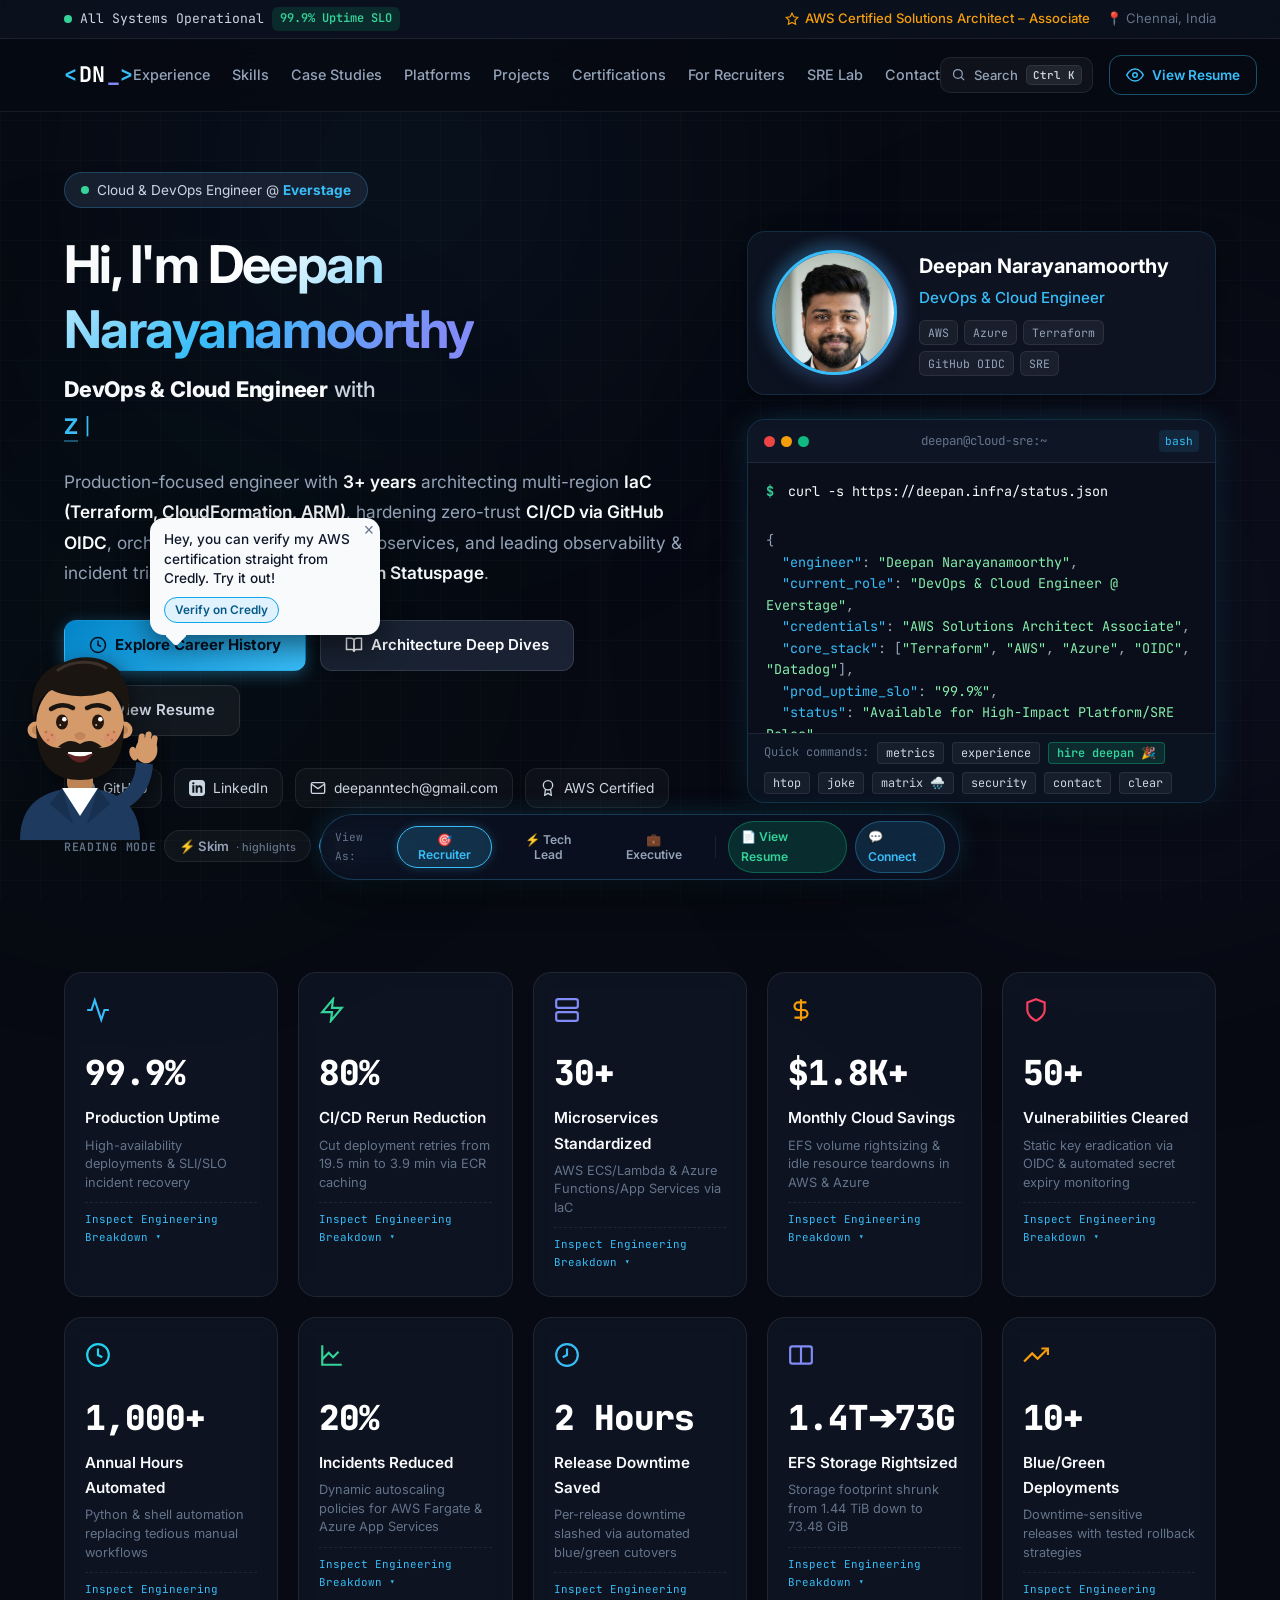
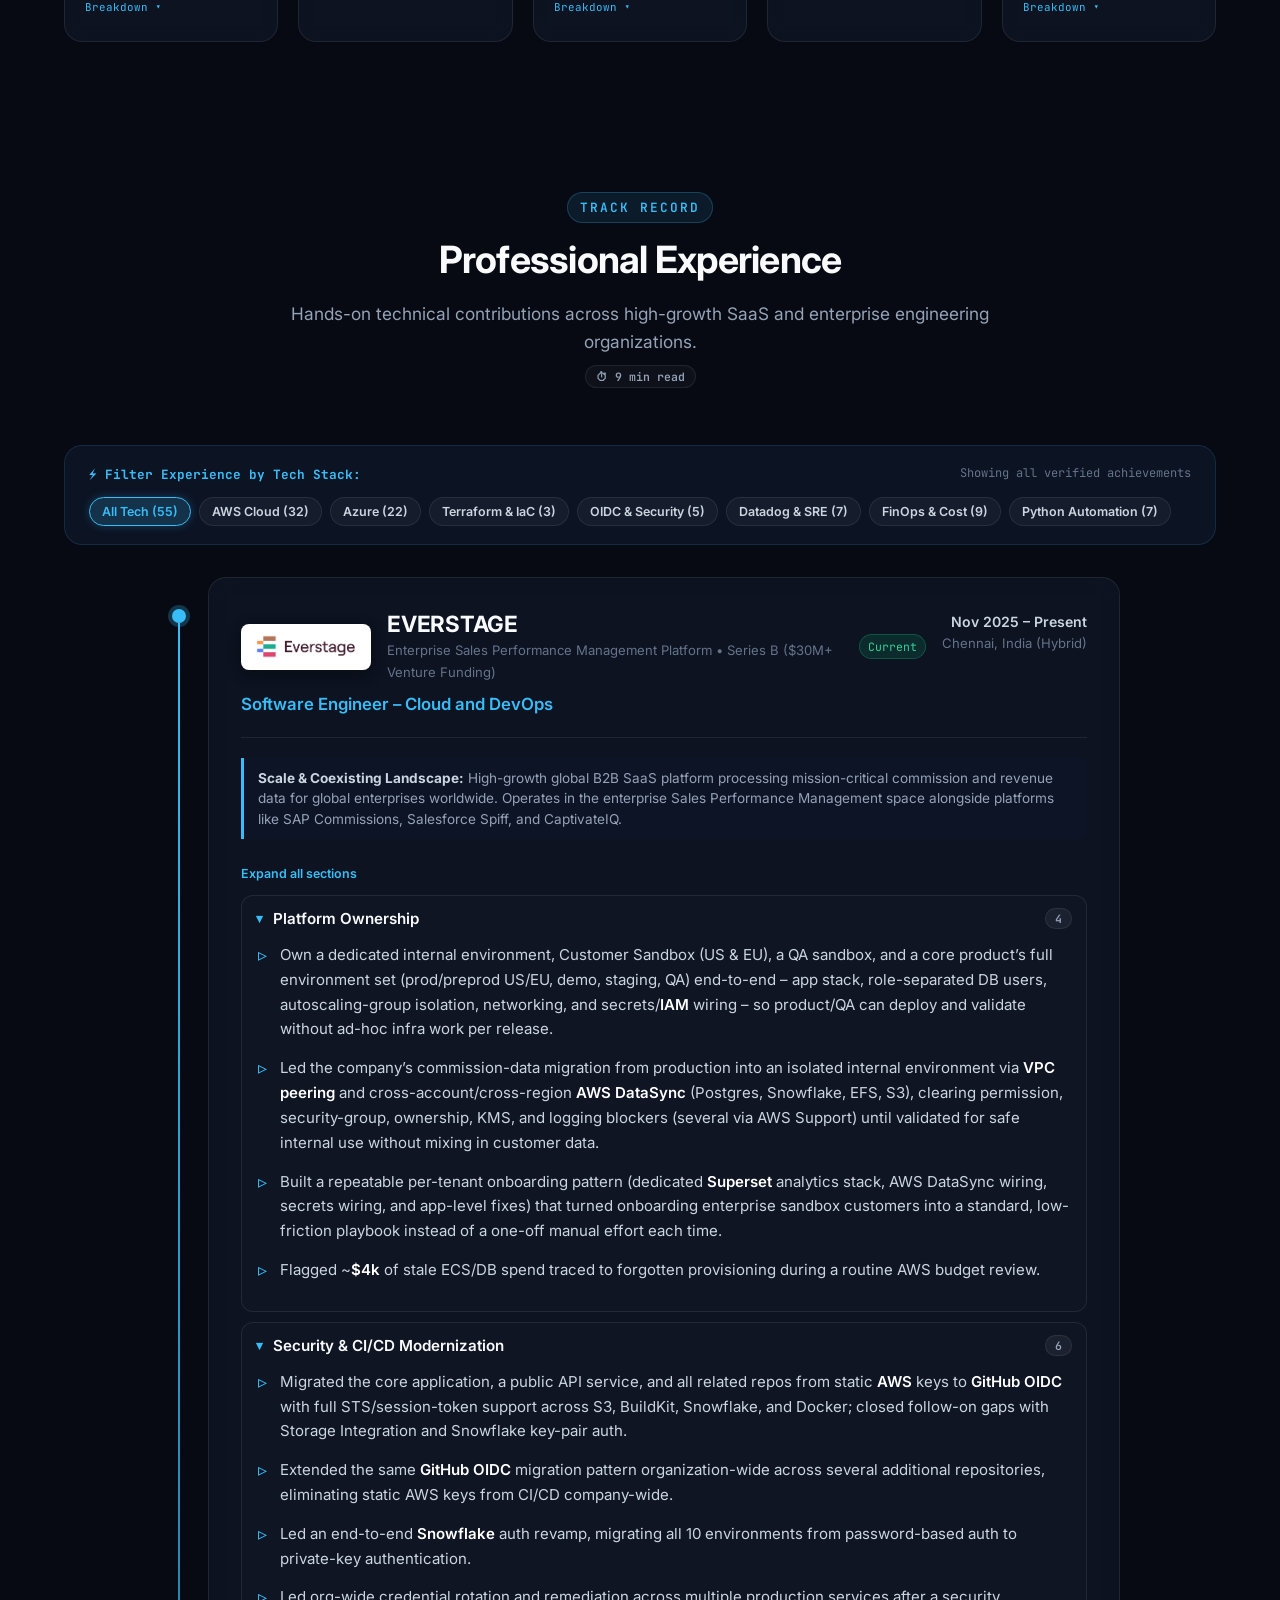
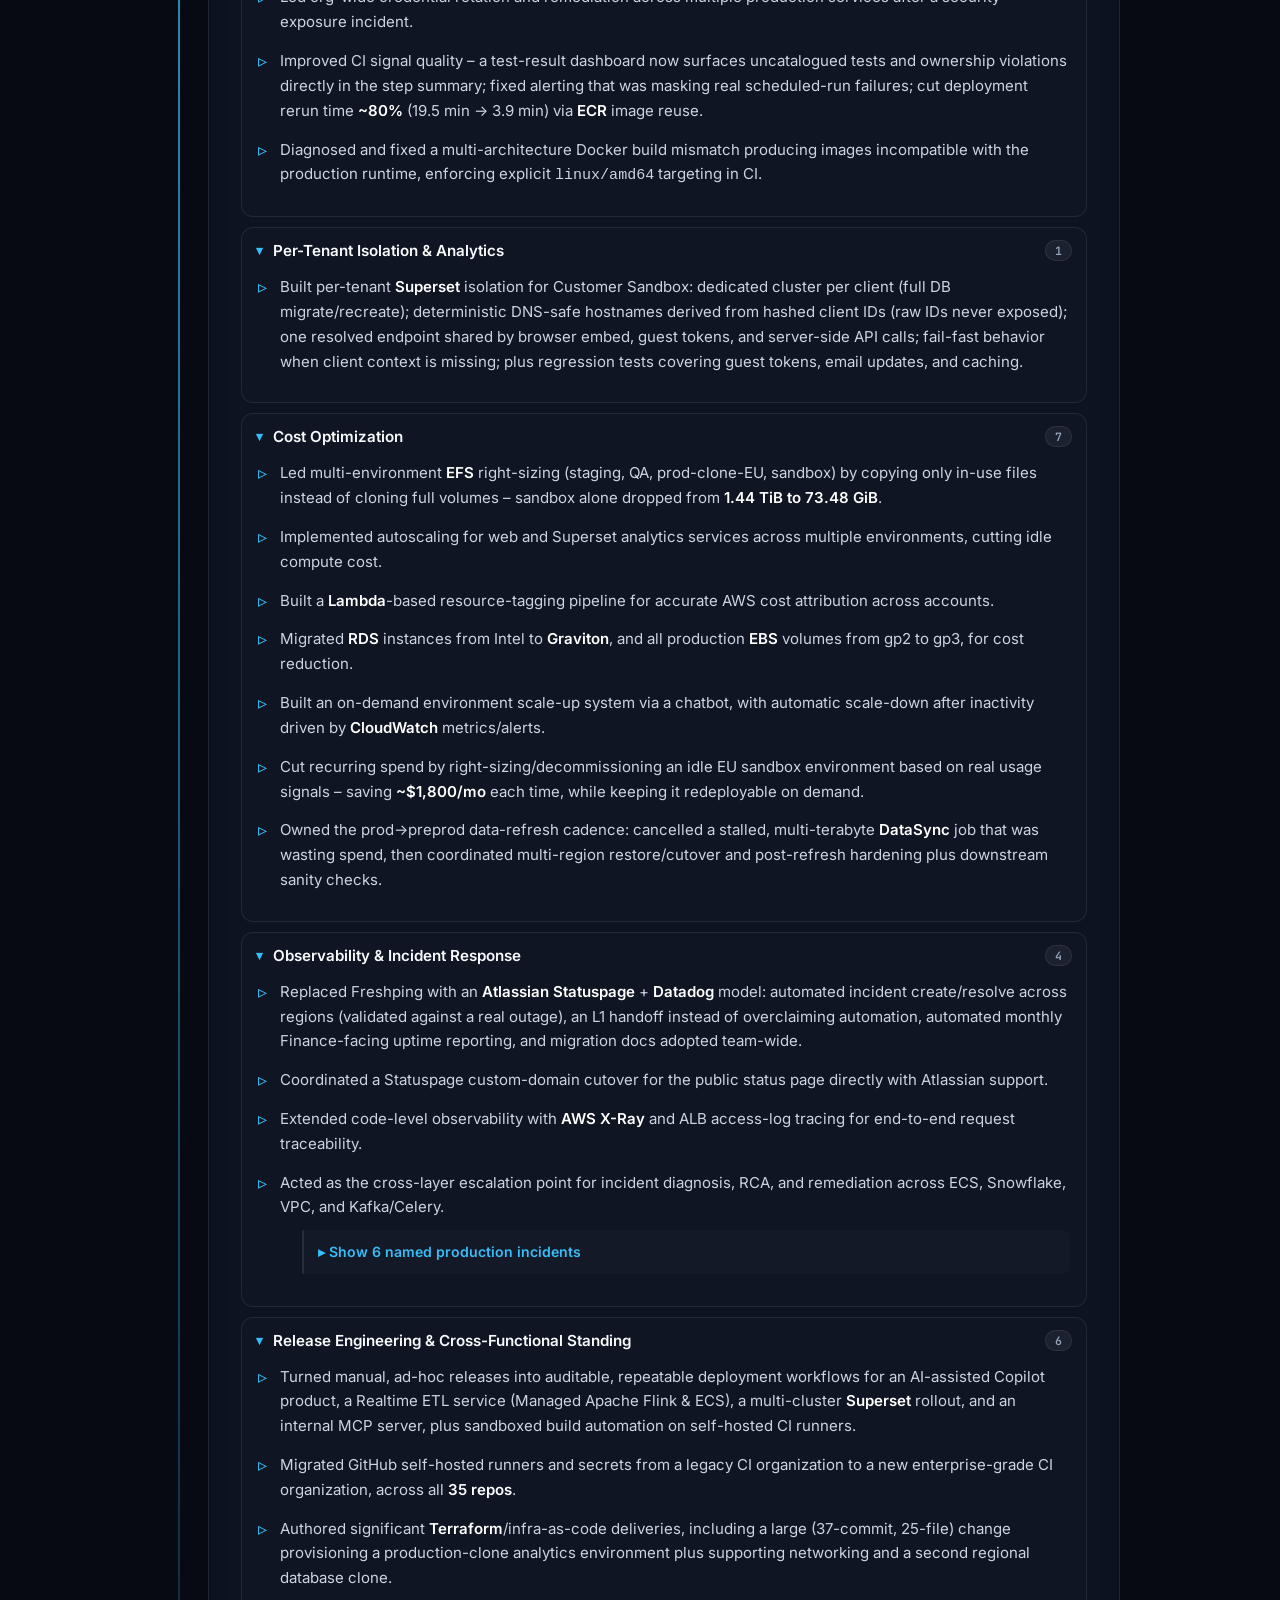
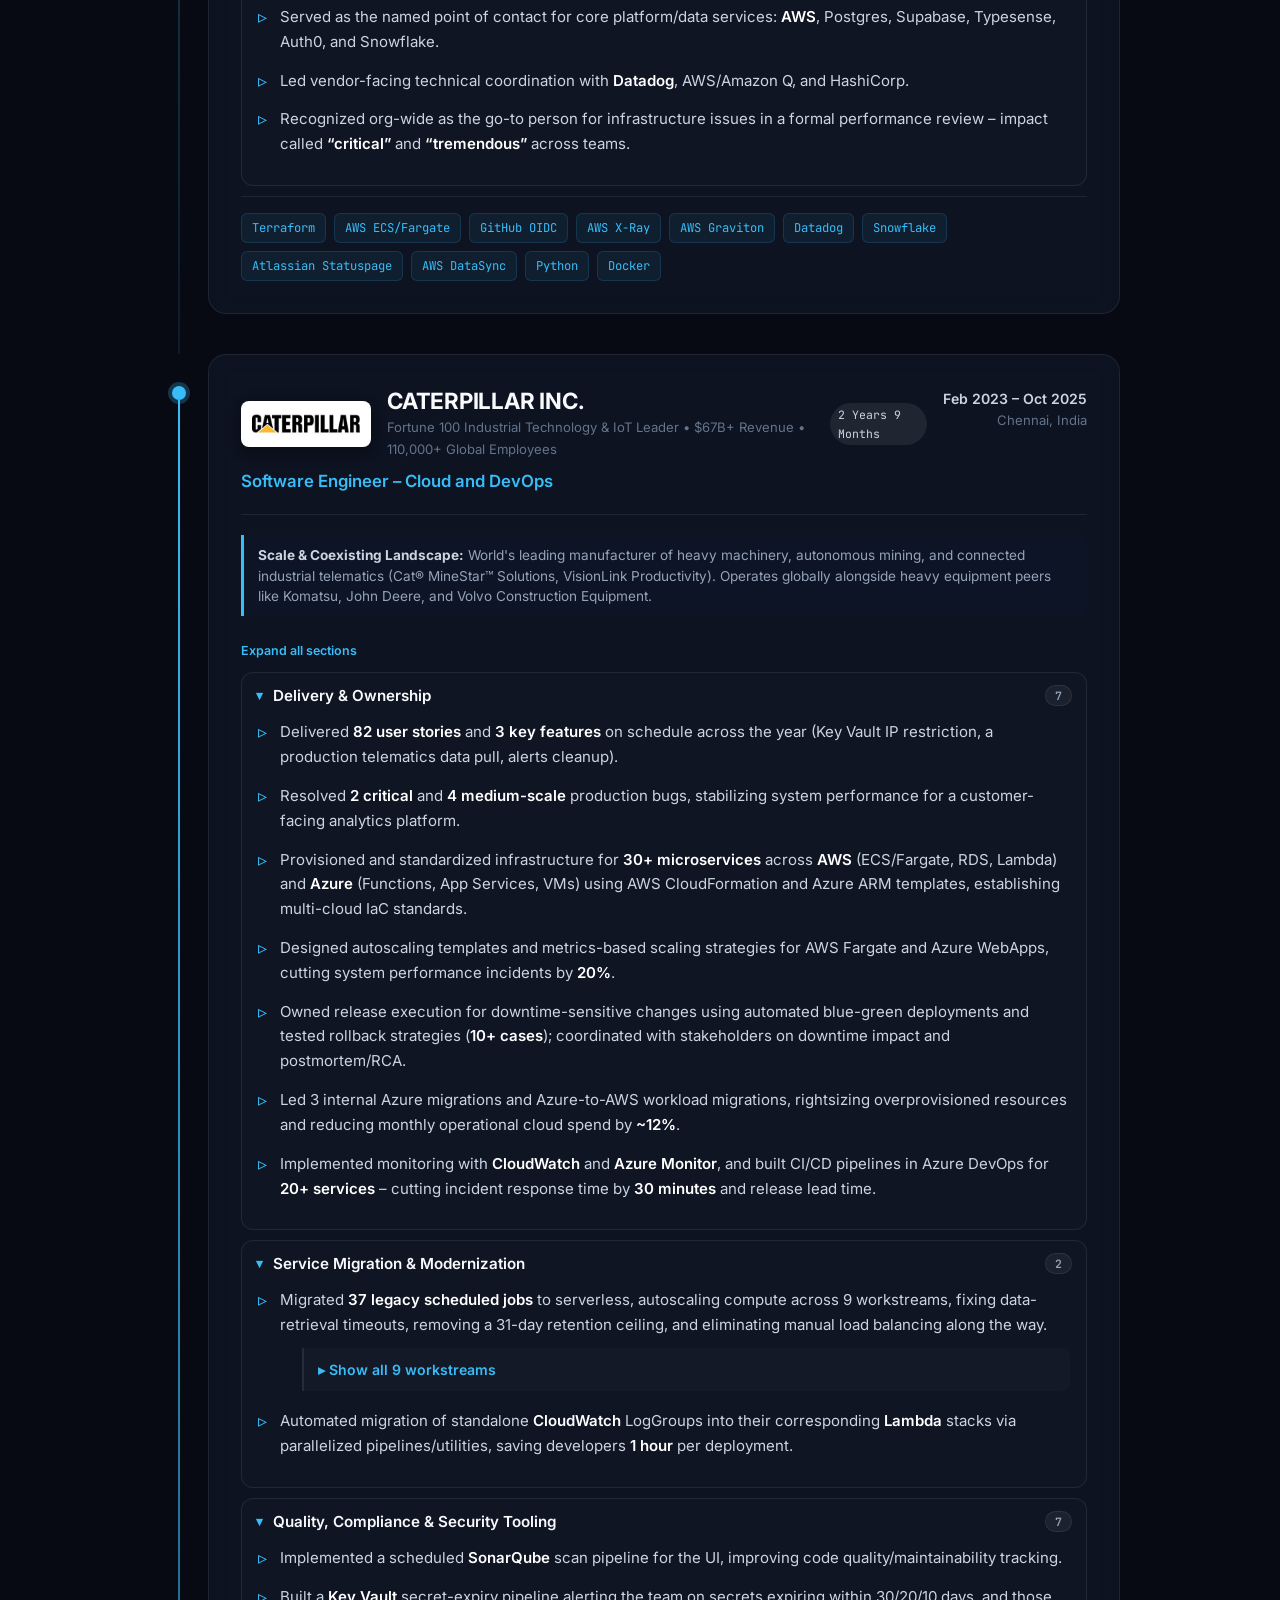
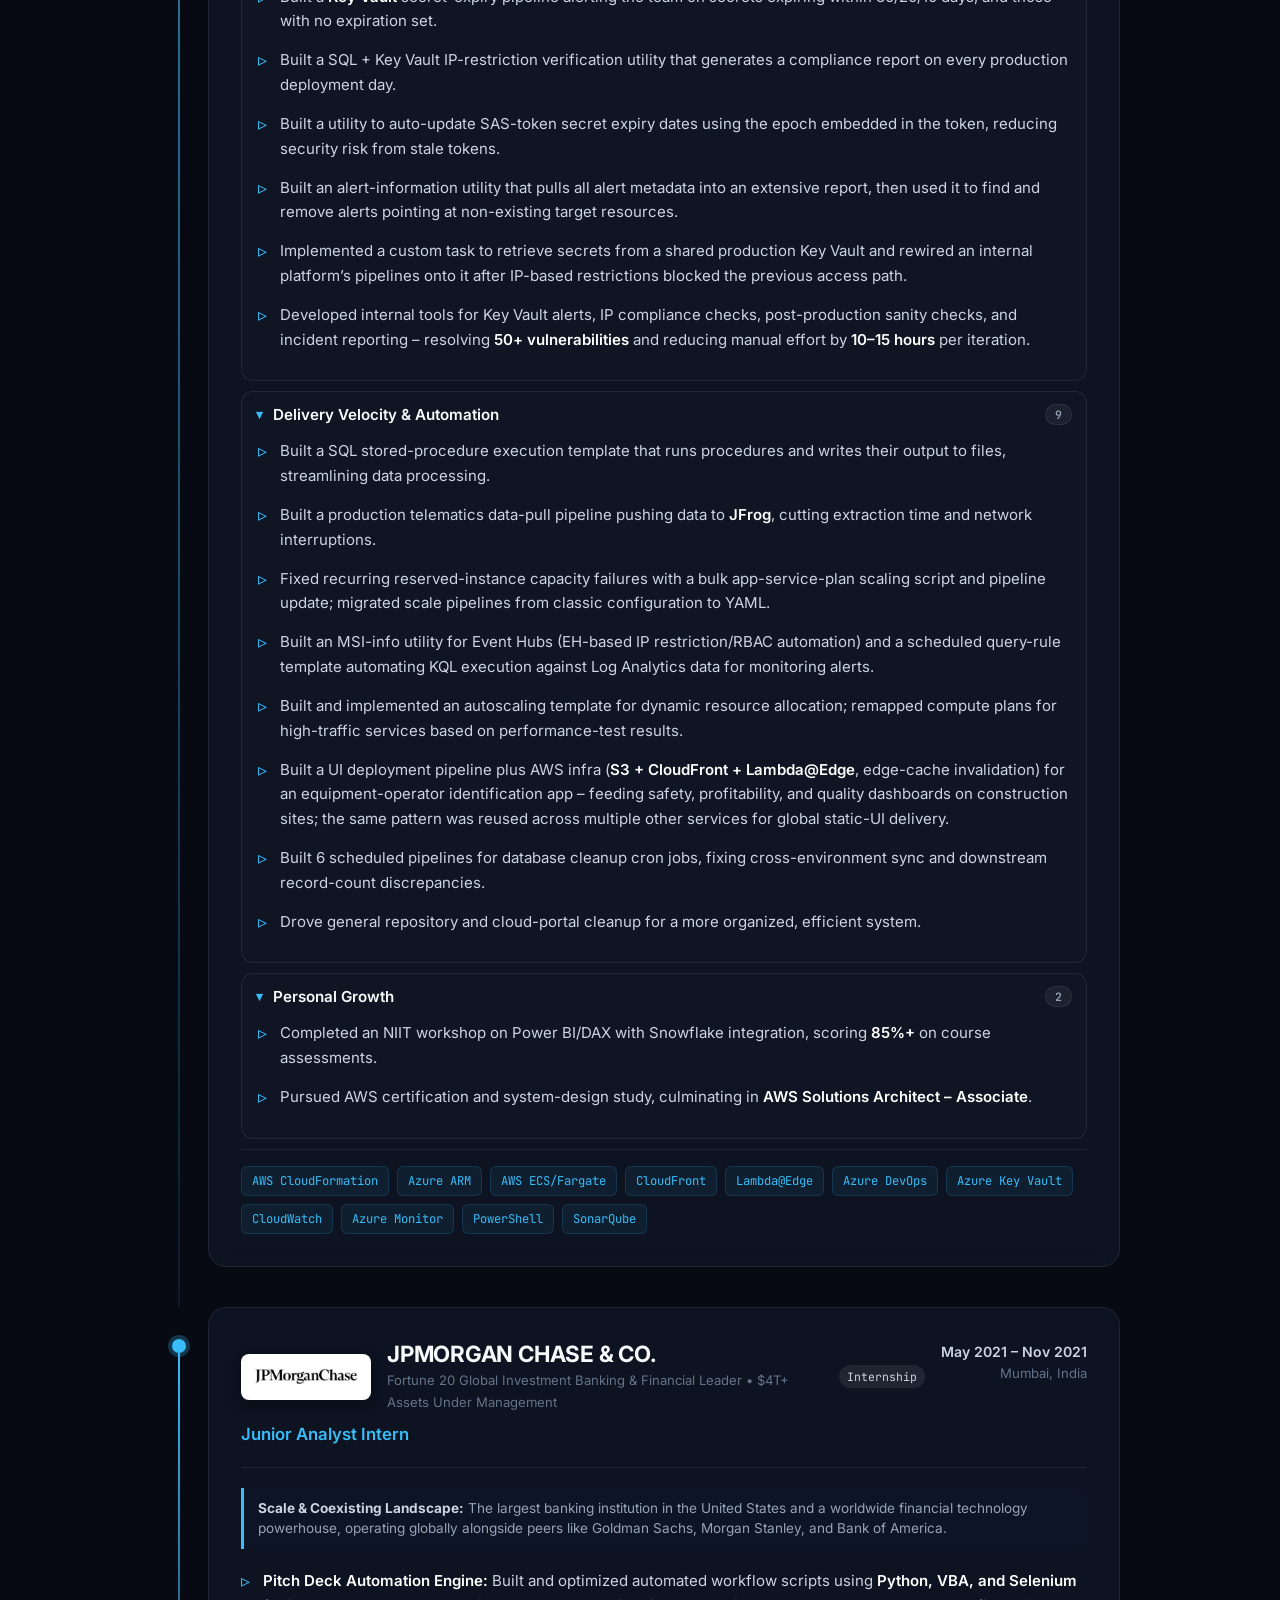
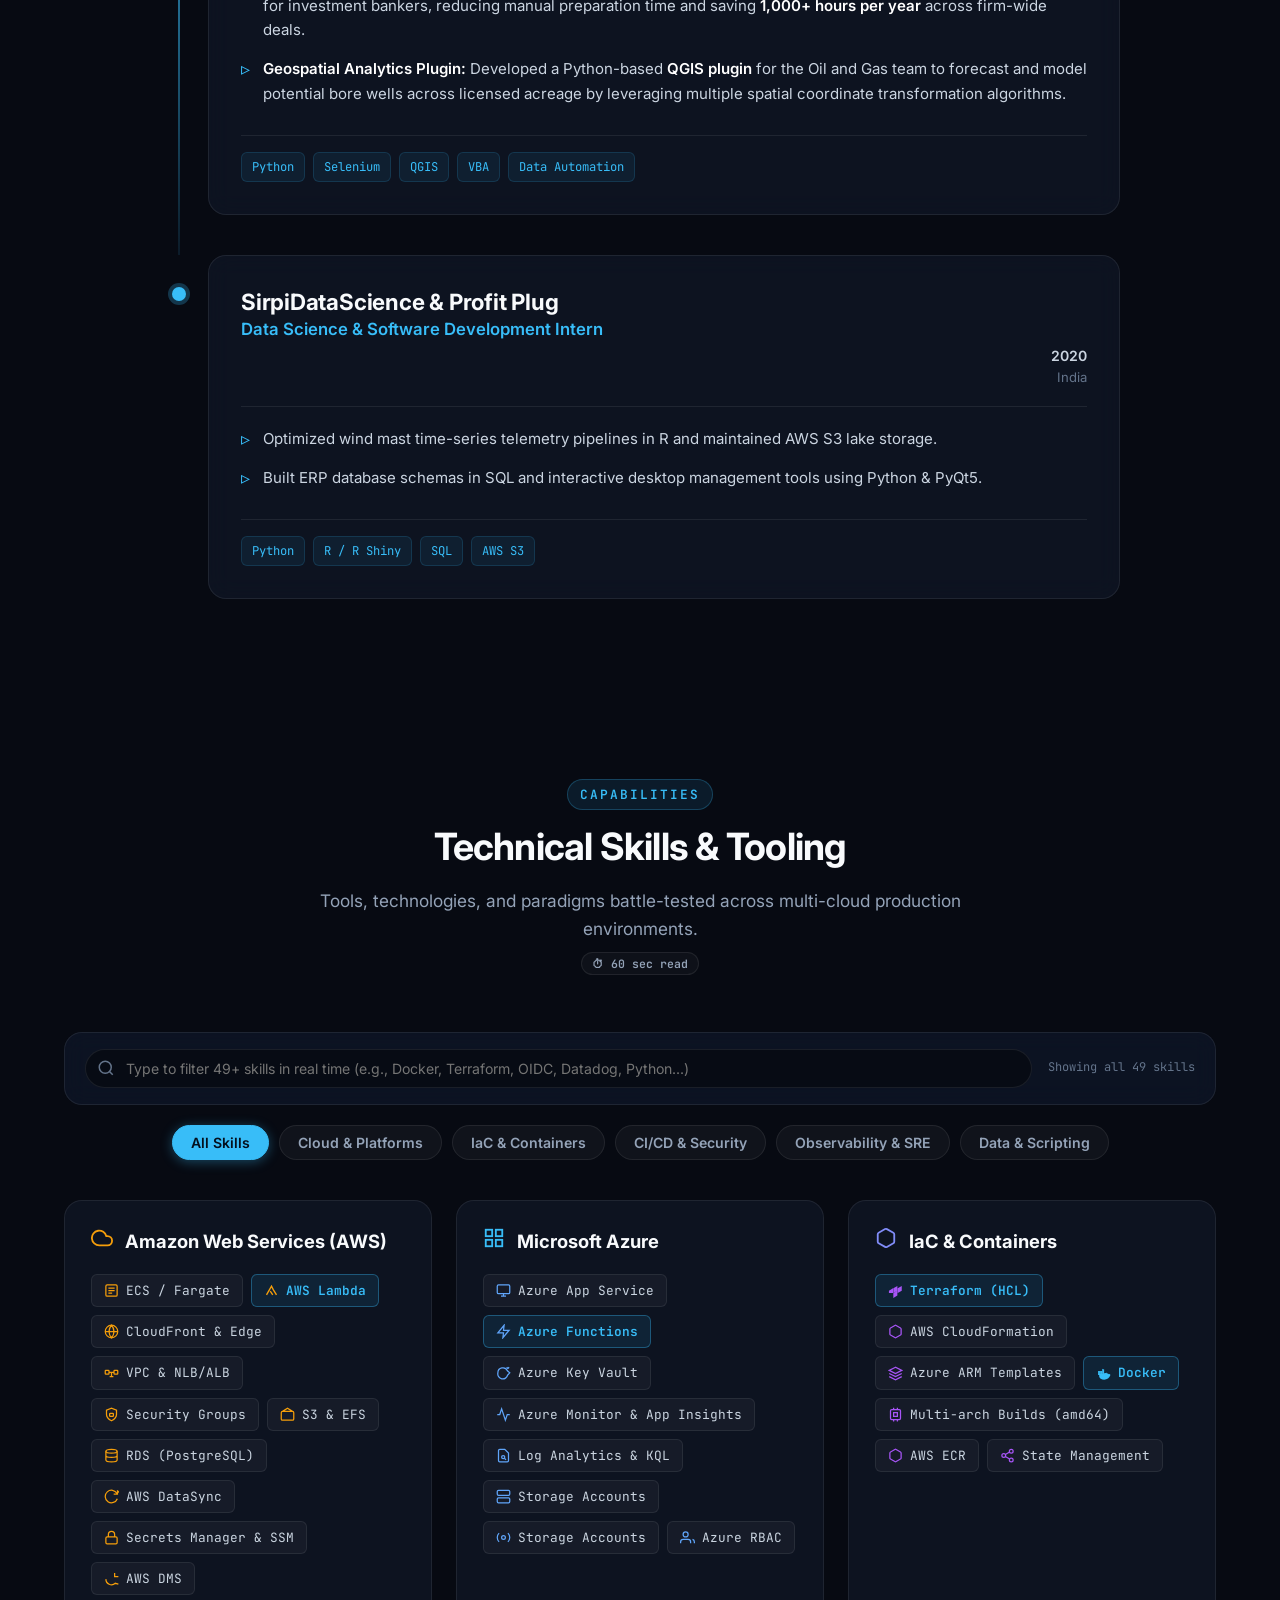
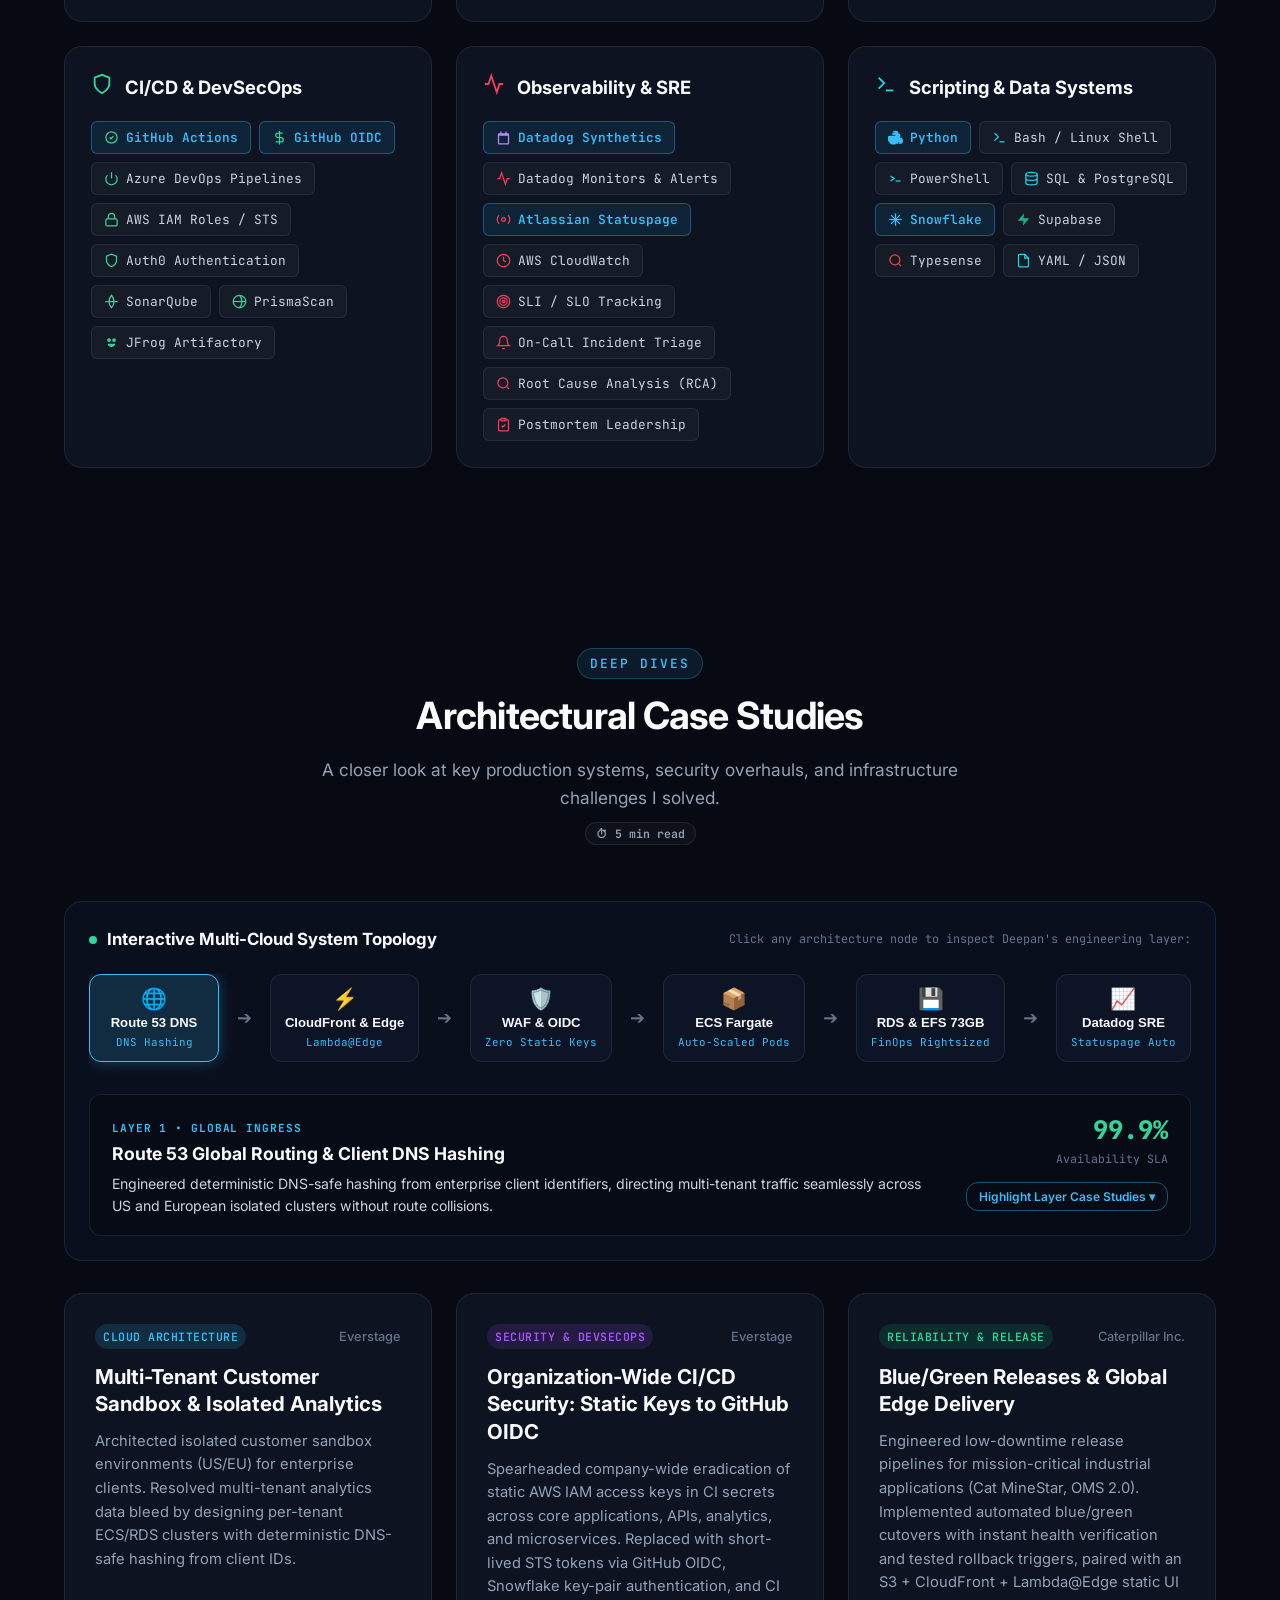
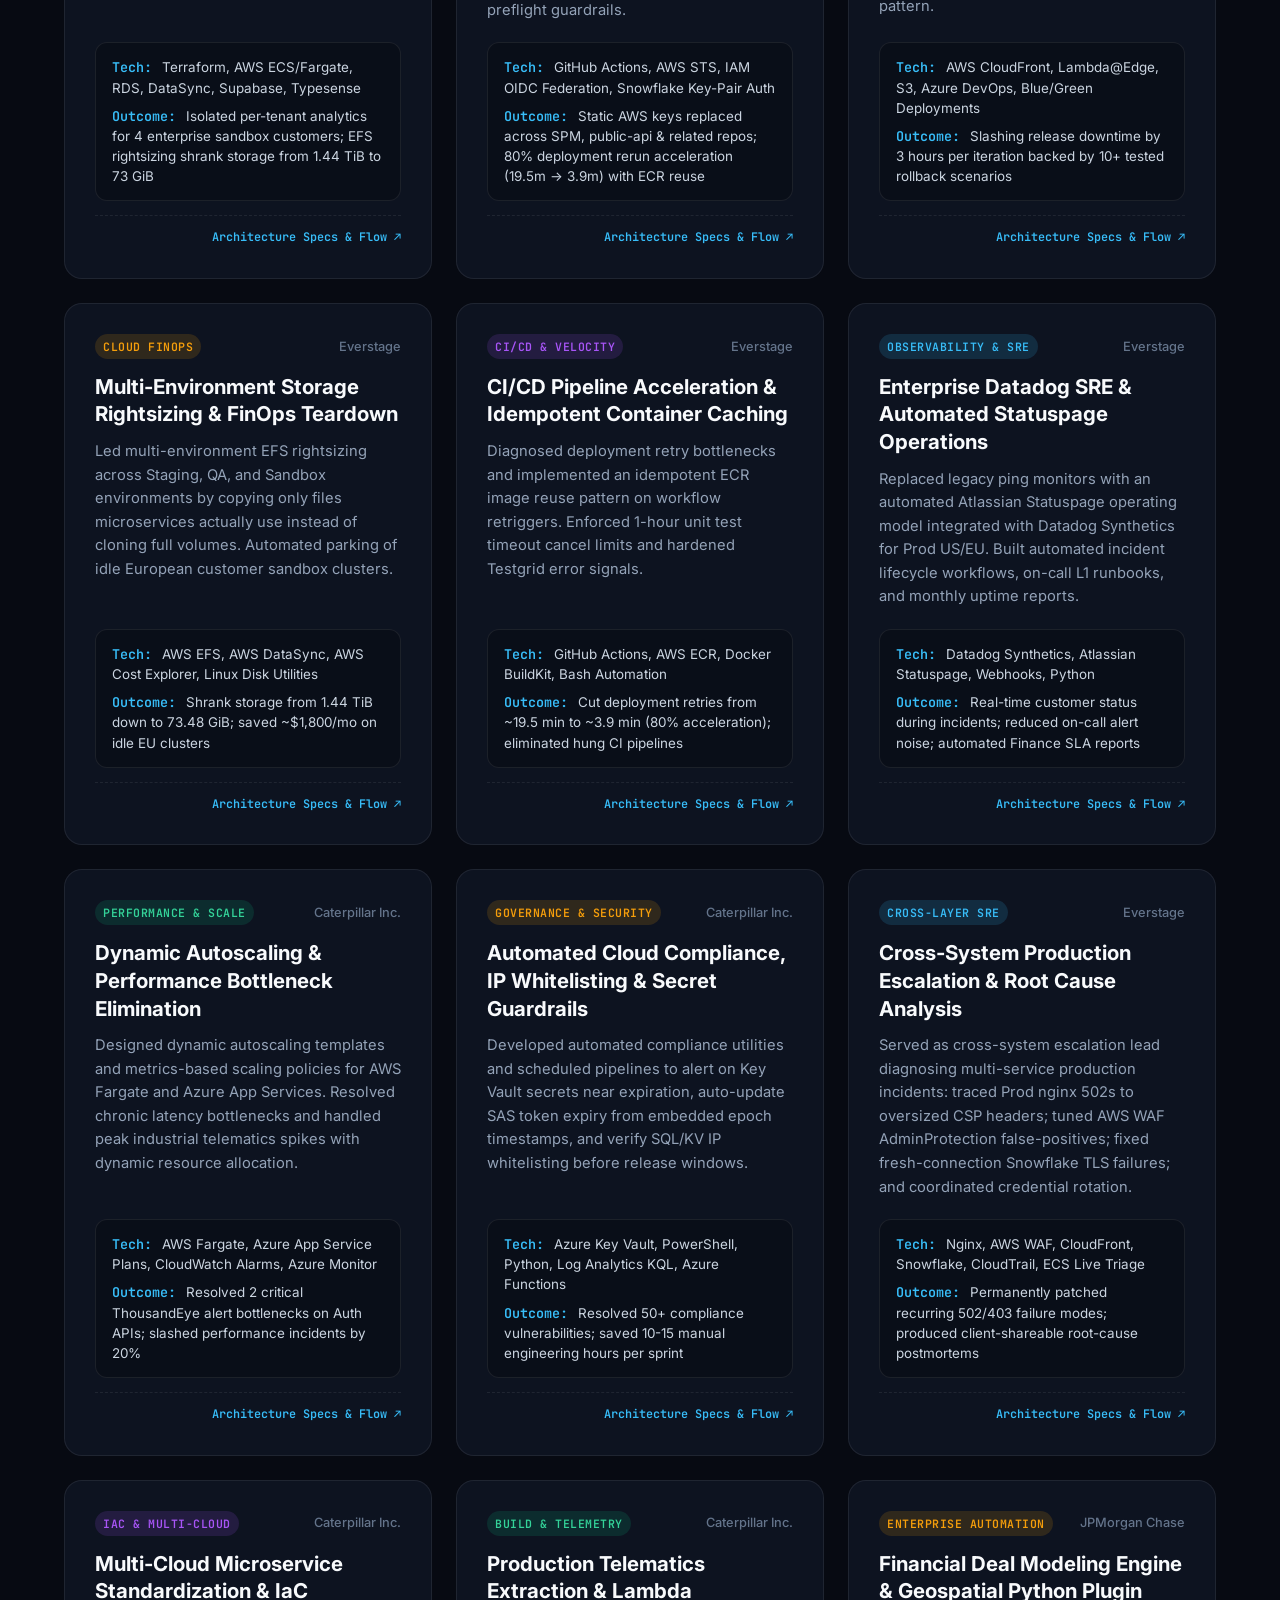
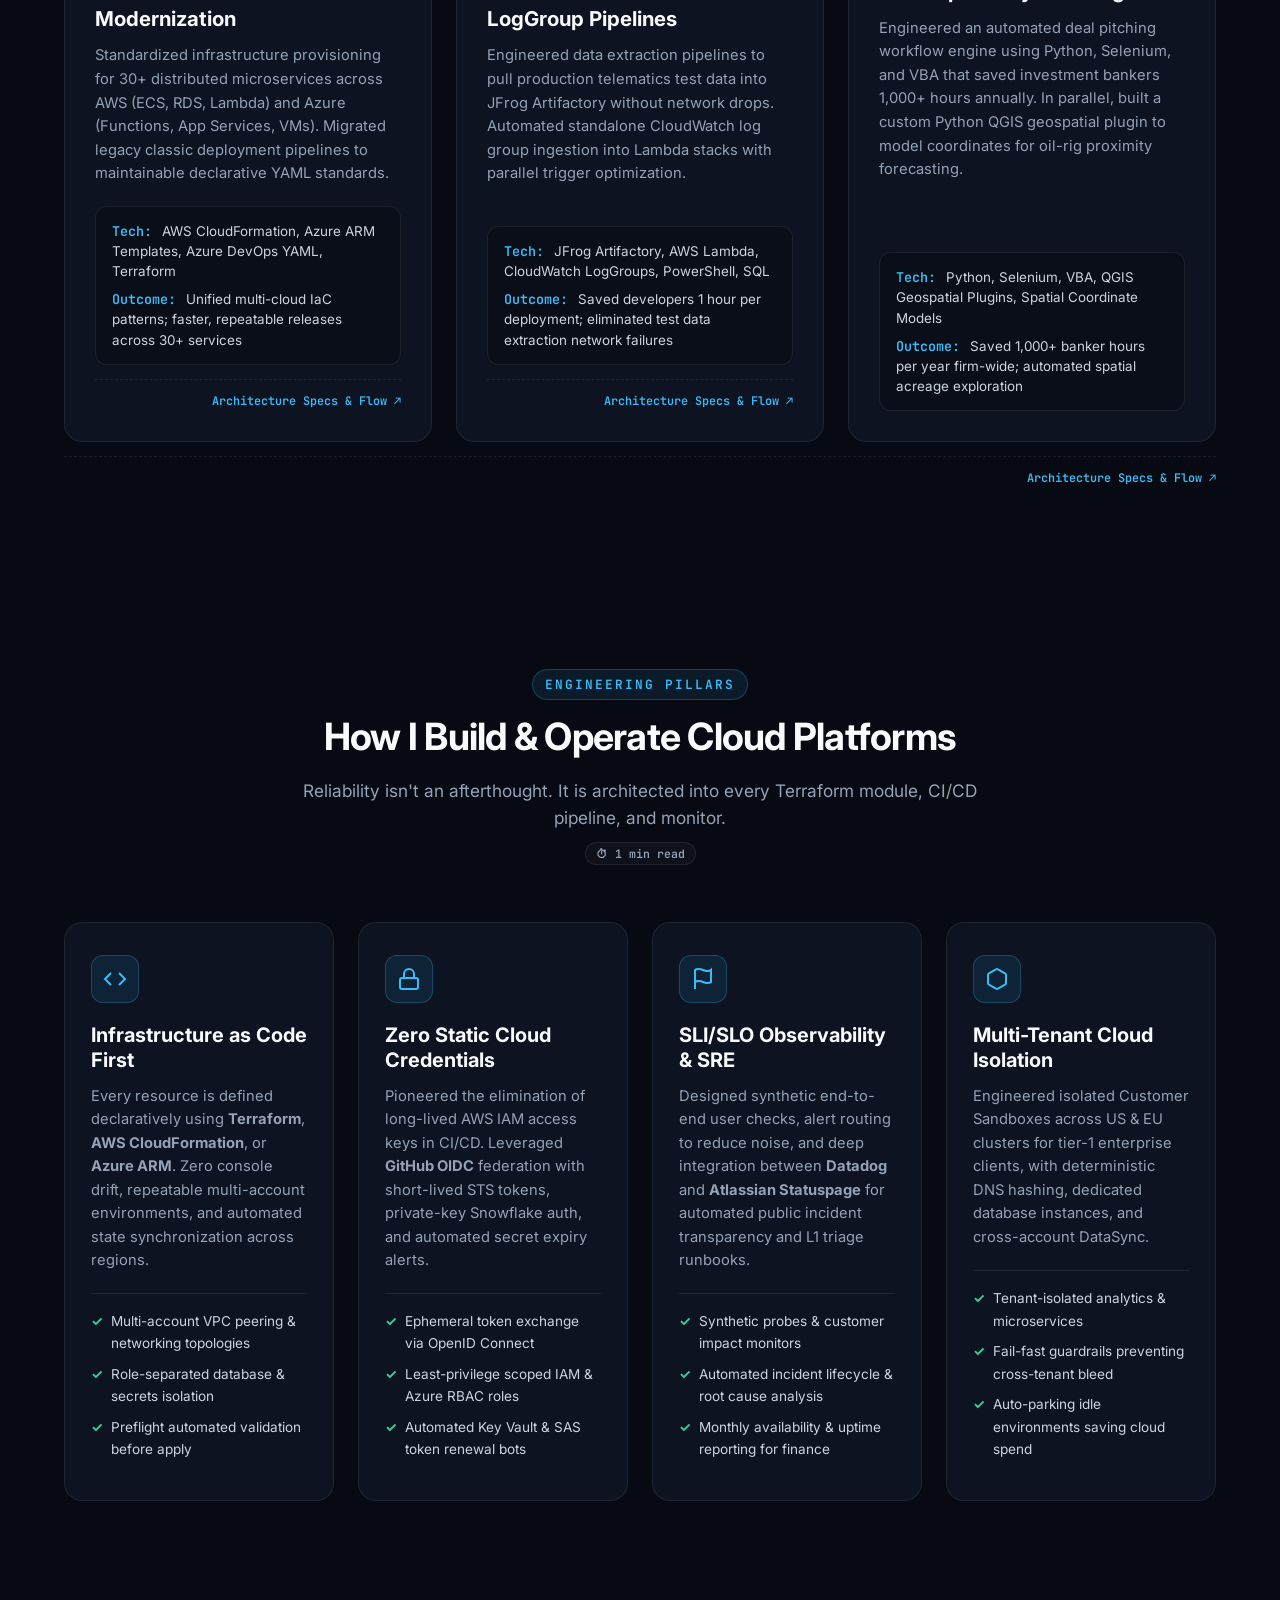
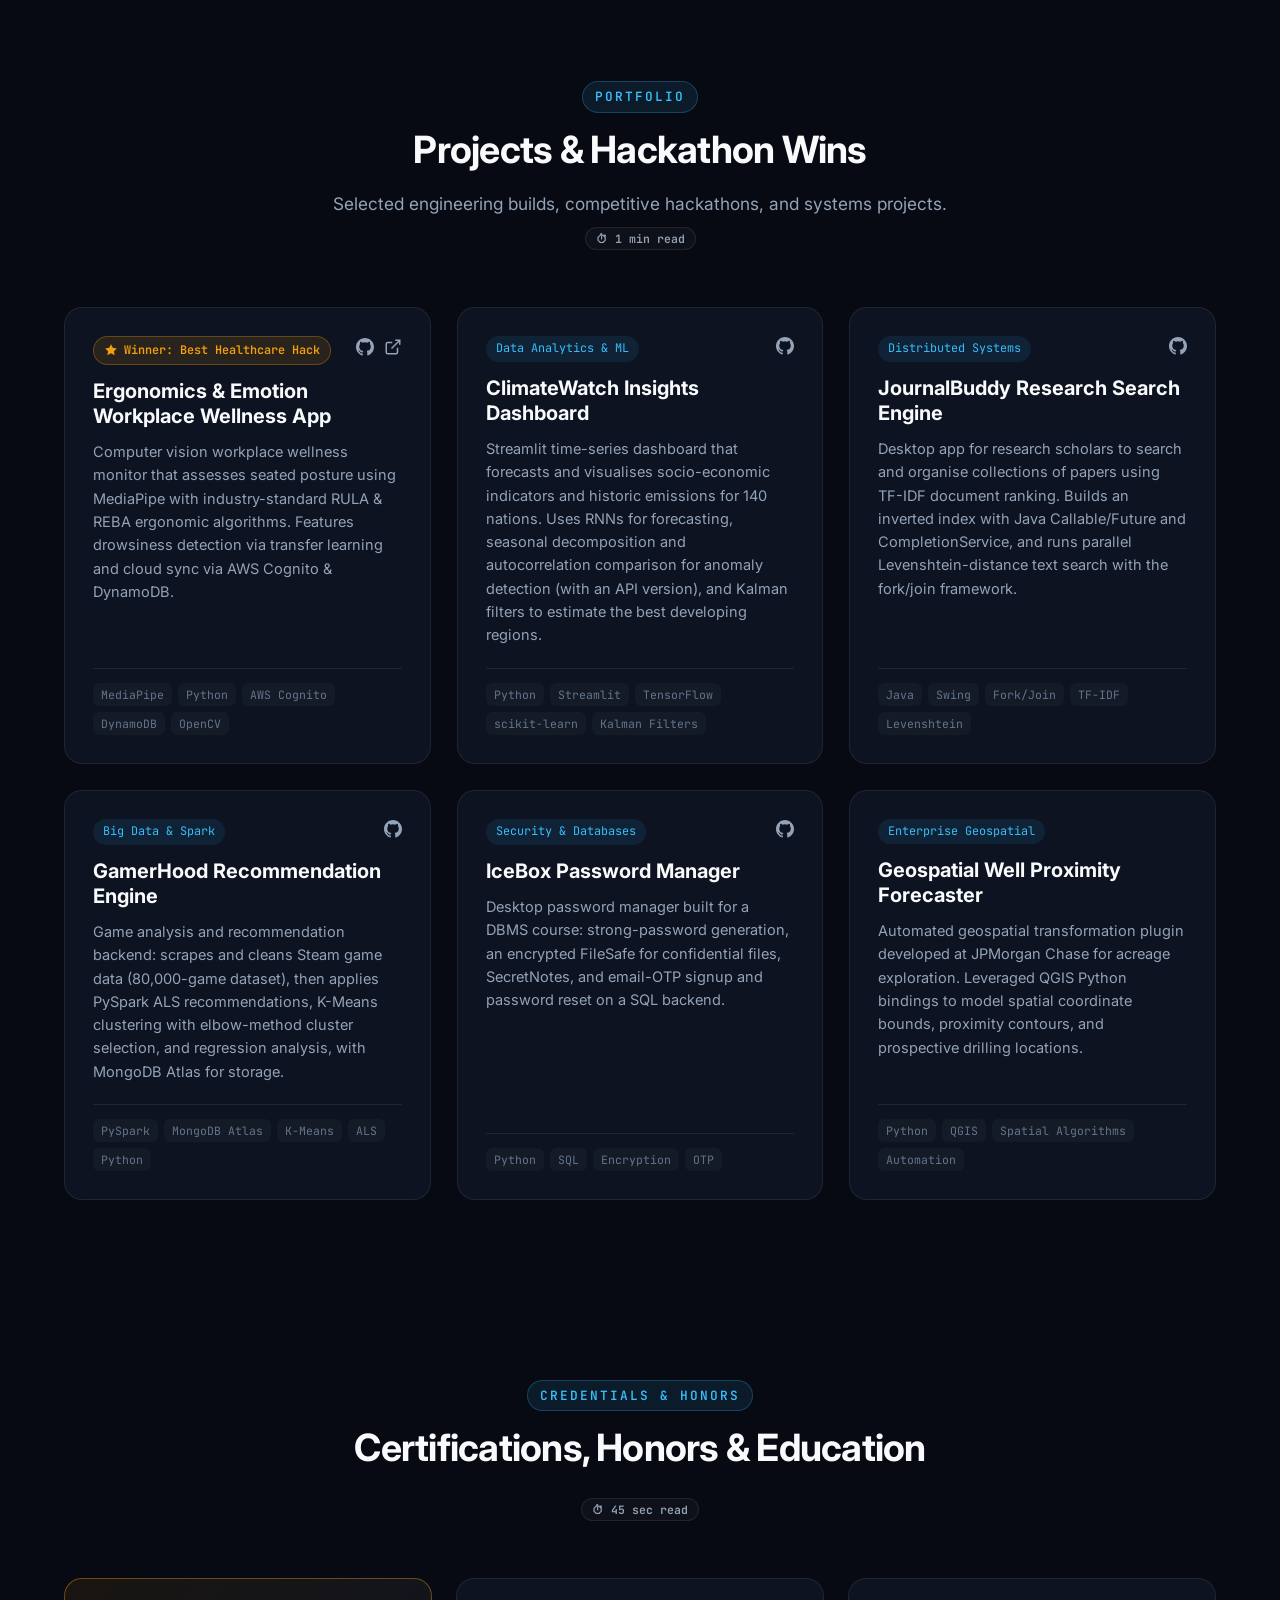
==== commit 4b440f51: "Actually fix date/location dropping to its own line -- let the subtitle wrap instead Root cause (con" ====
--- a/index.html
+++ b/index.html
@@ -892,7 +892,7 @@
                     <div class="company-logo-wrap">
                       <img src="assets/logos/everstage.png" alt="Everstage official logo" class="company-logo-img" width="130" height="46" loading="eager">
                     </div>
-                    <div>
+                    <div class="company-text-wrap">
                       <h3 class="company-name"><a href="https://www.everstage.com" target="_blank" rel="noopener">EVERSTAGE</a></h3>
                       <div class="company-meta-sub">Enterprise Sales Performance Management Platform • Series B ($30M+ Venture Funding)</div>
                     </div>
@@ -1102,7 +1102,7 @@
                     <div class="company-logo-wrap">
                       <img src="assets/logos/caterpillar.jpg" alt="Caterpillar Inc. official logo" class="company-logo-img" width="130" height="46" loading="lazy">
                     </div>
-                    <div>
+                    <div class="company-text-wrap">
                       <h3 class="company-name"><a href="https://www.caterpillar.com" target="_blank" rel="noopener">CATERPILLAR INC.</a></h3>
                       <div class="company-meta-sub">Fortune 100 Industrial Technology &amp; IoT Leader • $67B+ Revenue • 110,000+ Global Employees</div>
                     </div>
@@ -1267,7 +1267,7 @@
                     <div class="company-logo-wrap">
                       <img src="assets/logos/jpmorgan.png" alt="JPMorgan Chase &amp; Co. official logo" class="company-logo-img" width="130" height="46" loading="lazy">
                     </div>
-                    <div>
+                    <div class="company-text-wrap">
                       <h3 class="company-name"><a href="https://www.jpmorganchase.com" target="_blank" rel="noopener">JPMORGAN CHASE &amp; CO.</a></h3>
                       <div class="company-meta-sub">Fortune 20 Global Investment Banking &amp; Financial Leader • $4T+ Assets Under Management</div>
                     </div>
--- a/styles.css
+++ b/styles.css
@@ -1026,7 +1026,7 @@
   display: flex;
   justify-content: space-between;
   align-items: flex-start;
-  flex-wrap: wrap;
+  flex-wrap: nowrap;
   gap: 16px;
   margin-bottom: 8px;
 }
@@ -1035,6 +1035,19 @@
   display: flex;
   align-items: center;
   gap: 16px;
+  min-width: 0;
+  flex: 1 1 auto;
+}
+
+/* Lets the (often long) company name + subtitle wrap/shrink instead of
+   pushing the date/location block onto its own line. */
+.company-text-wrap {
+  min-width: 0;
+  flex: 1 1 auto;
+}
+
+.exp-meta {
+  flex: 0 0 auto;
 }
 
 .company-name {
